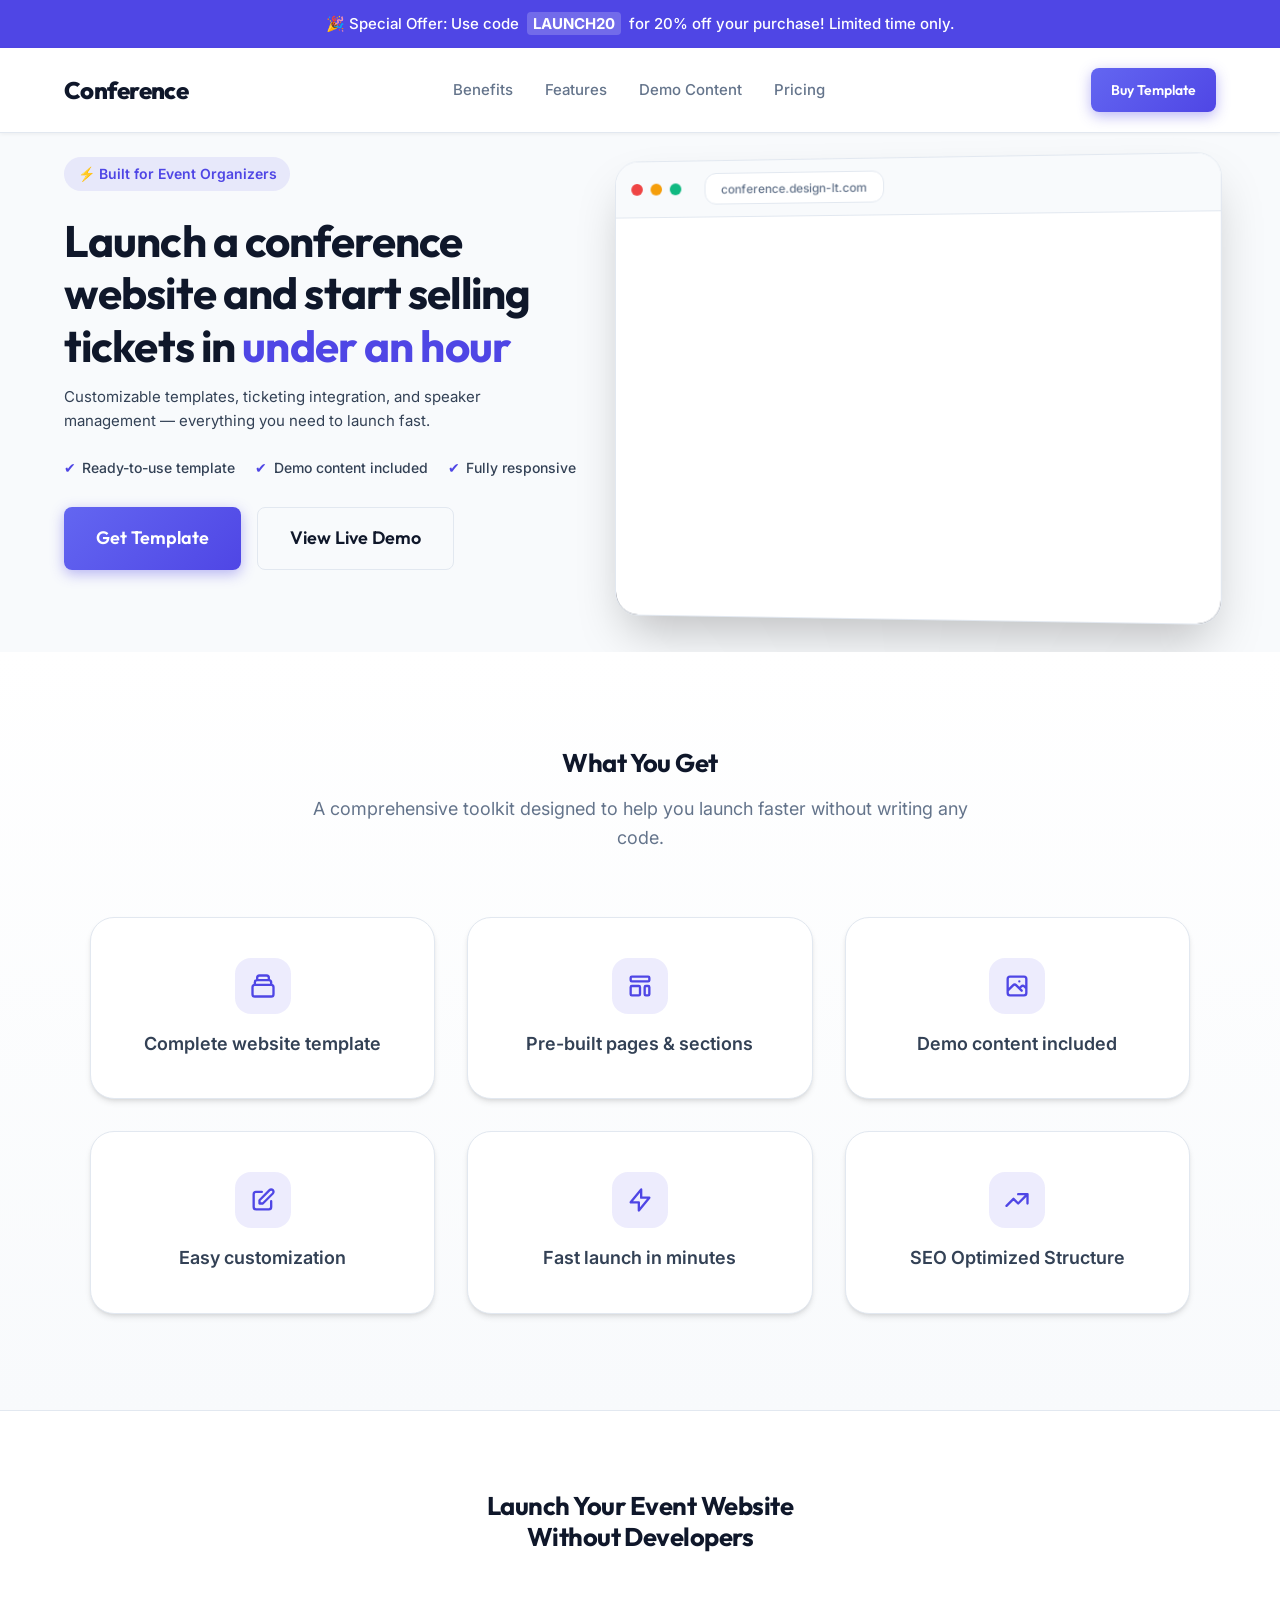
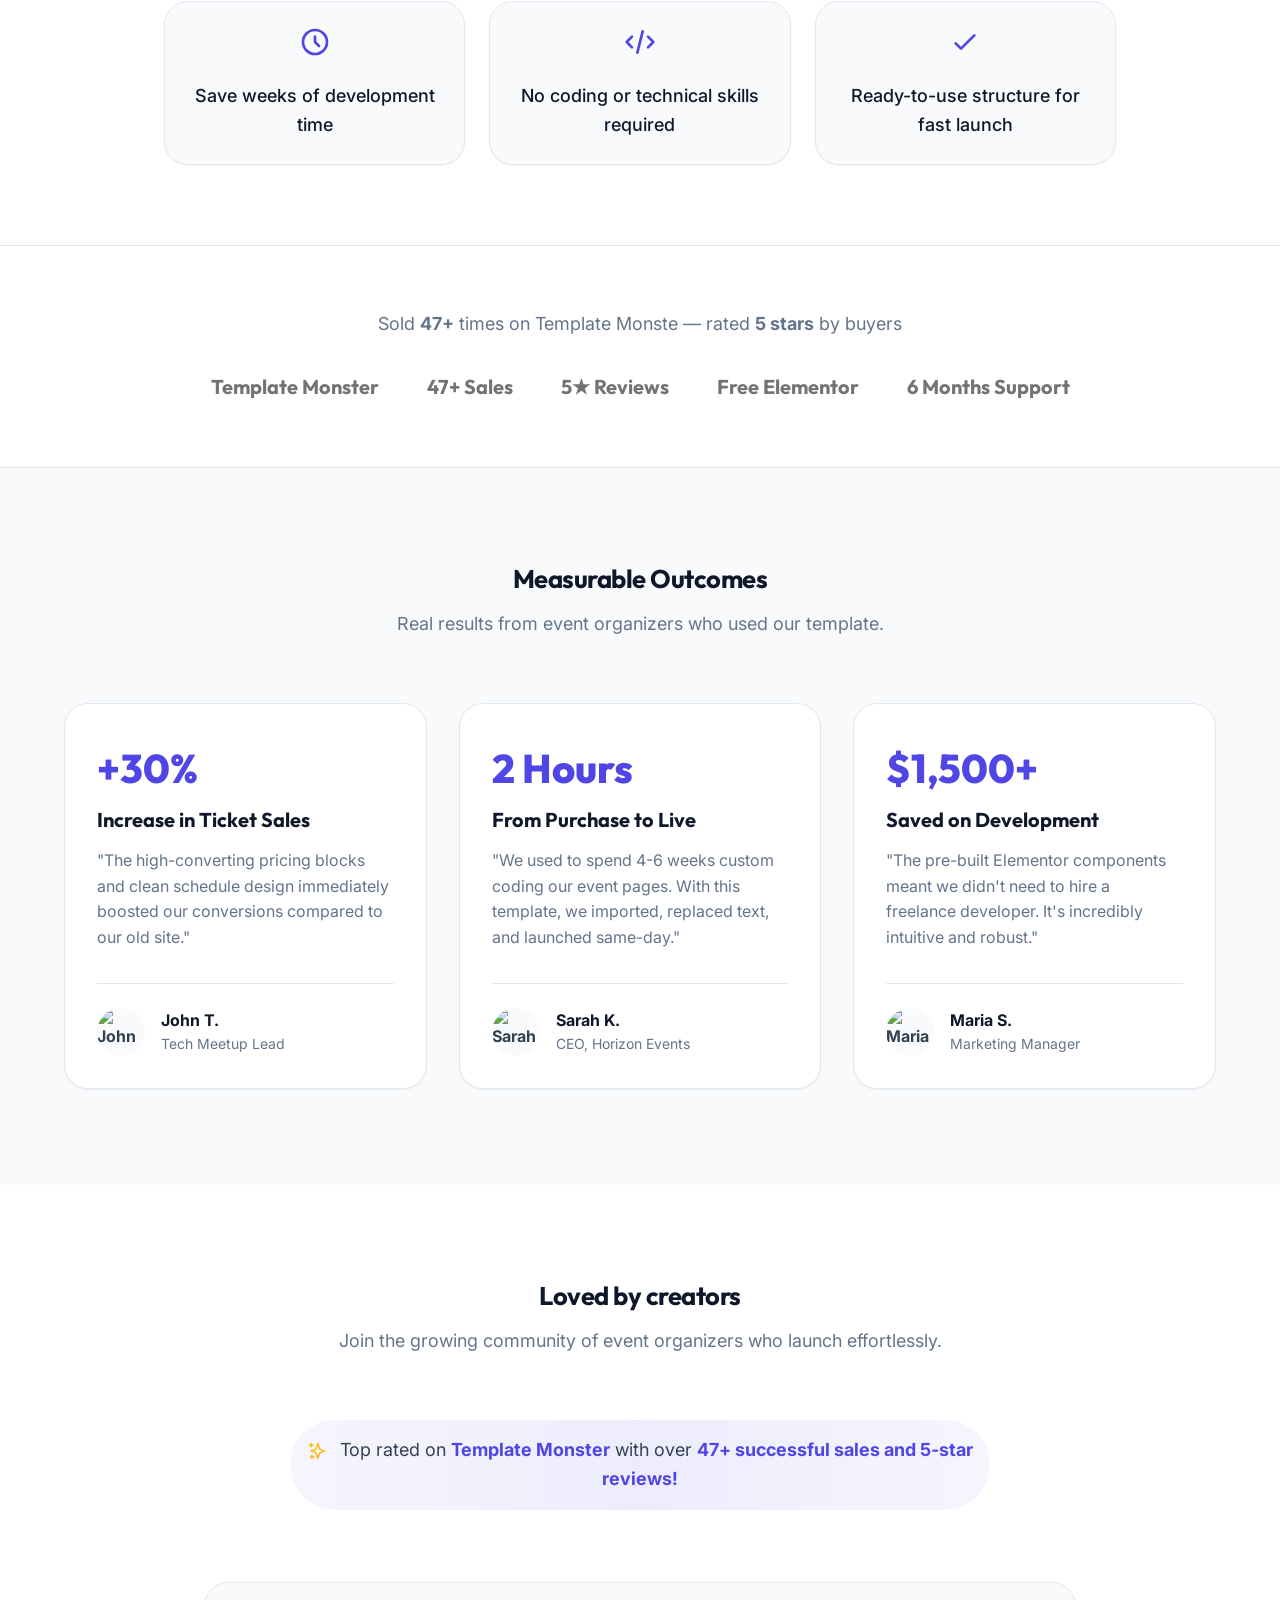
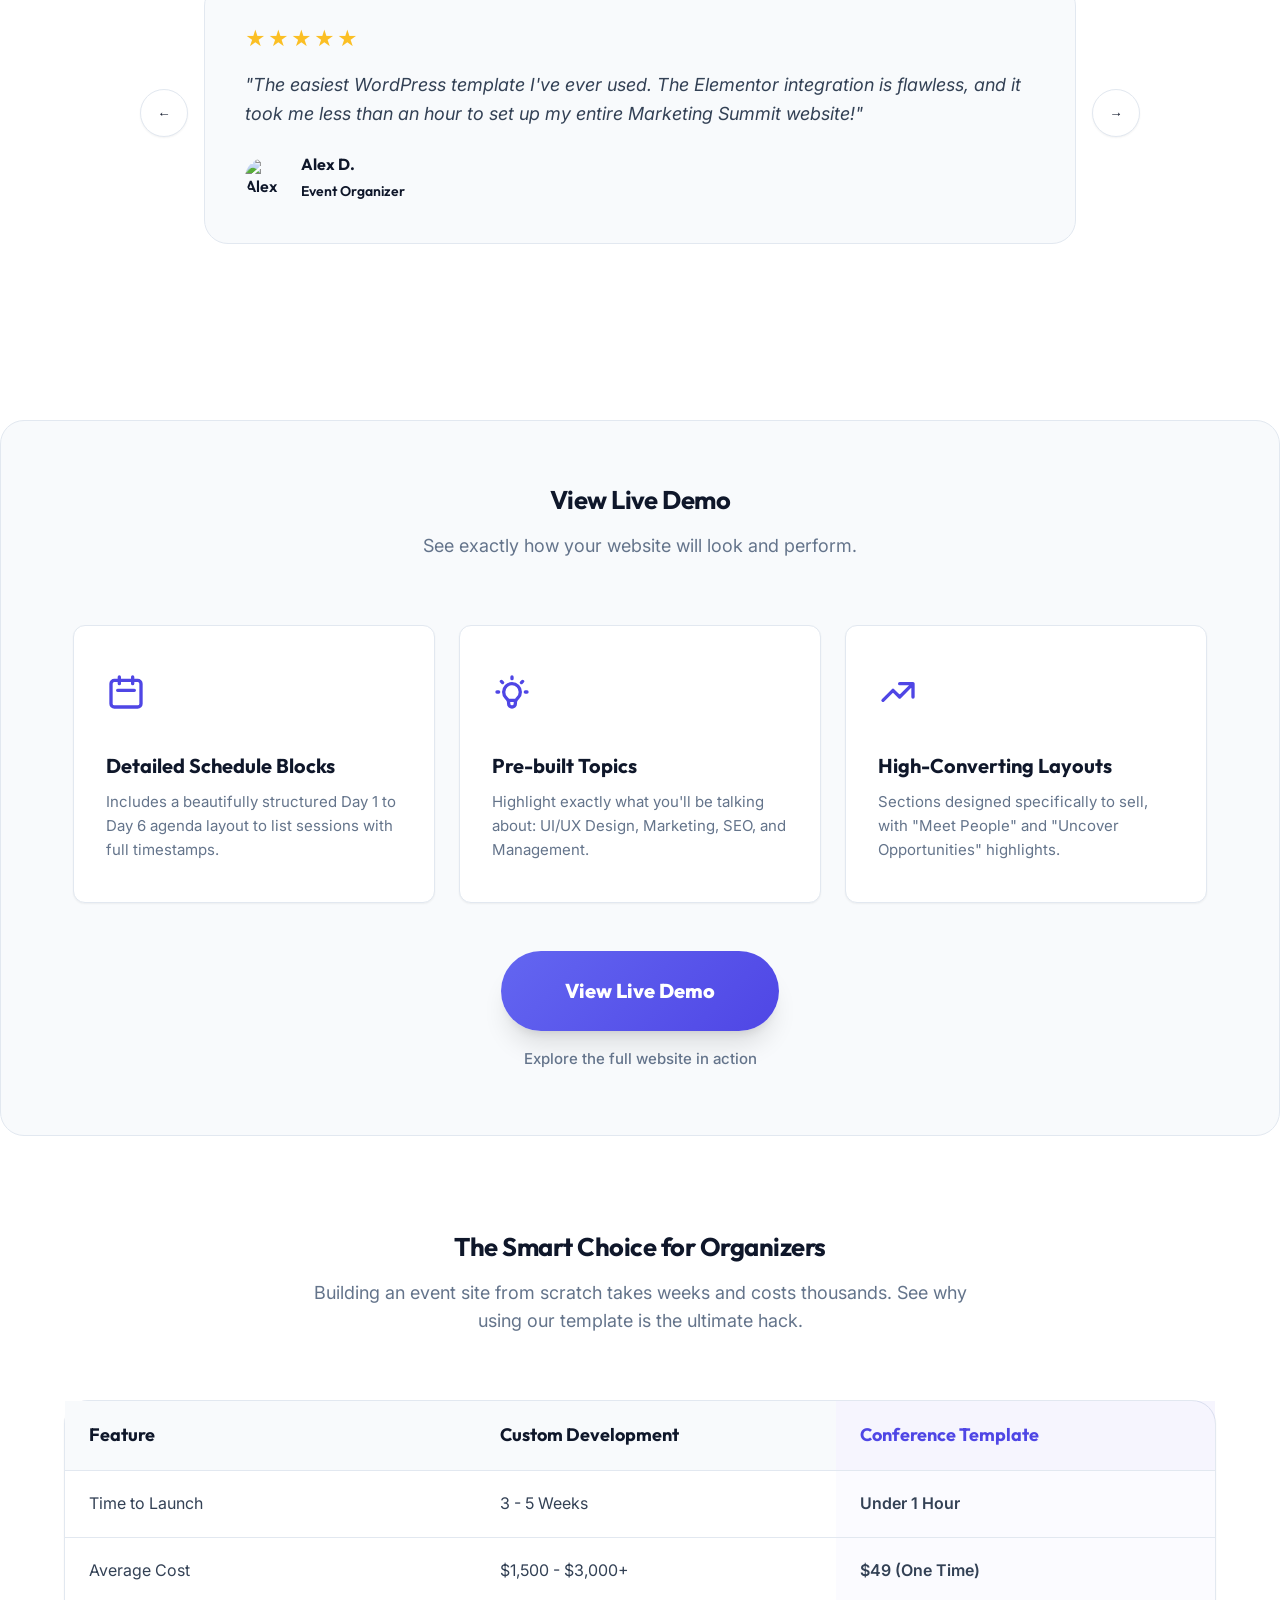
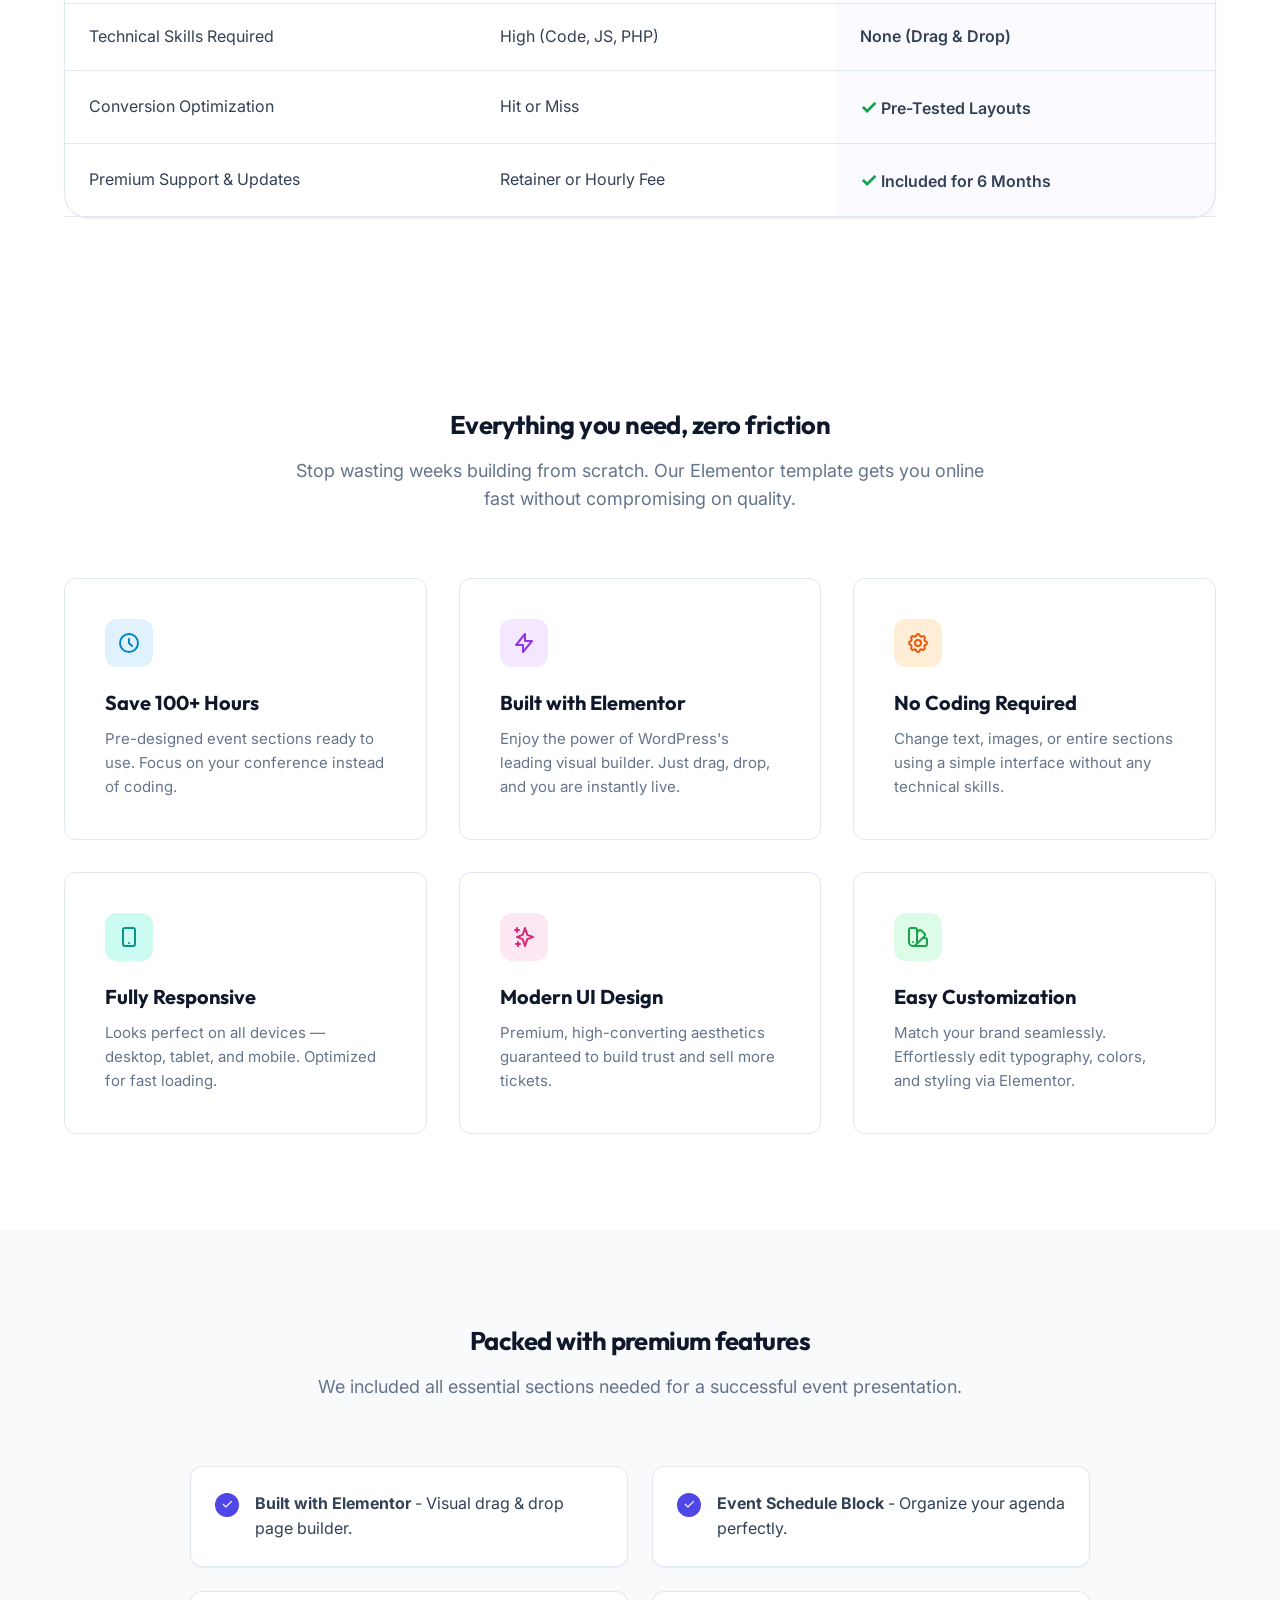
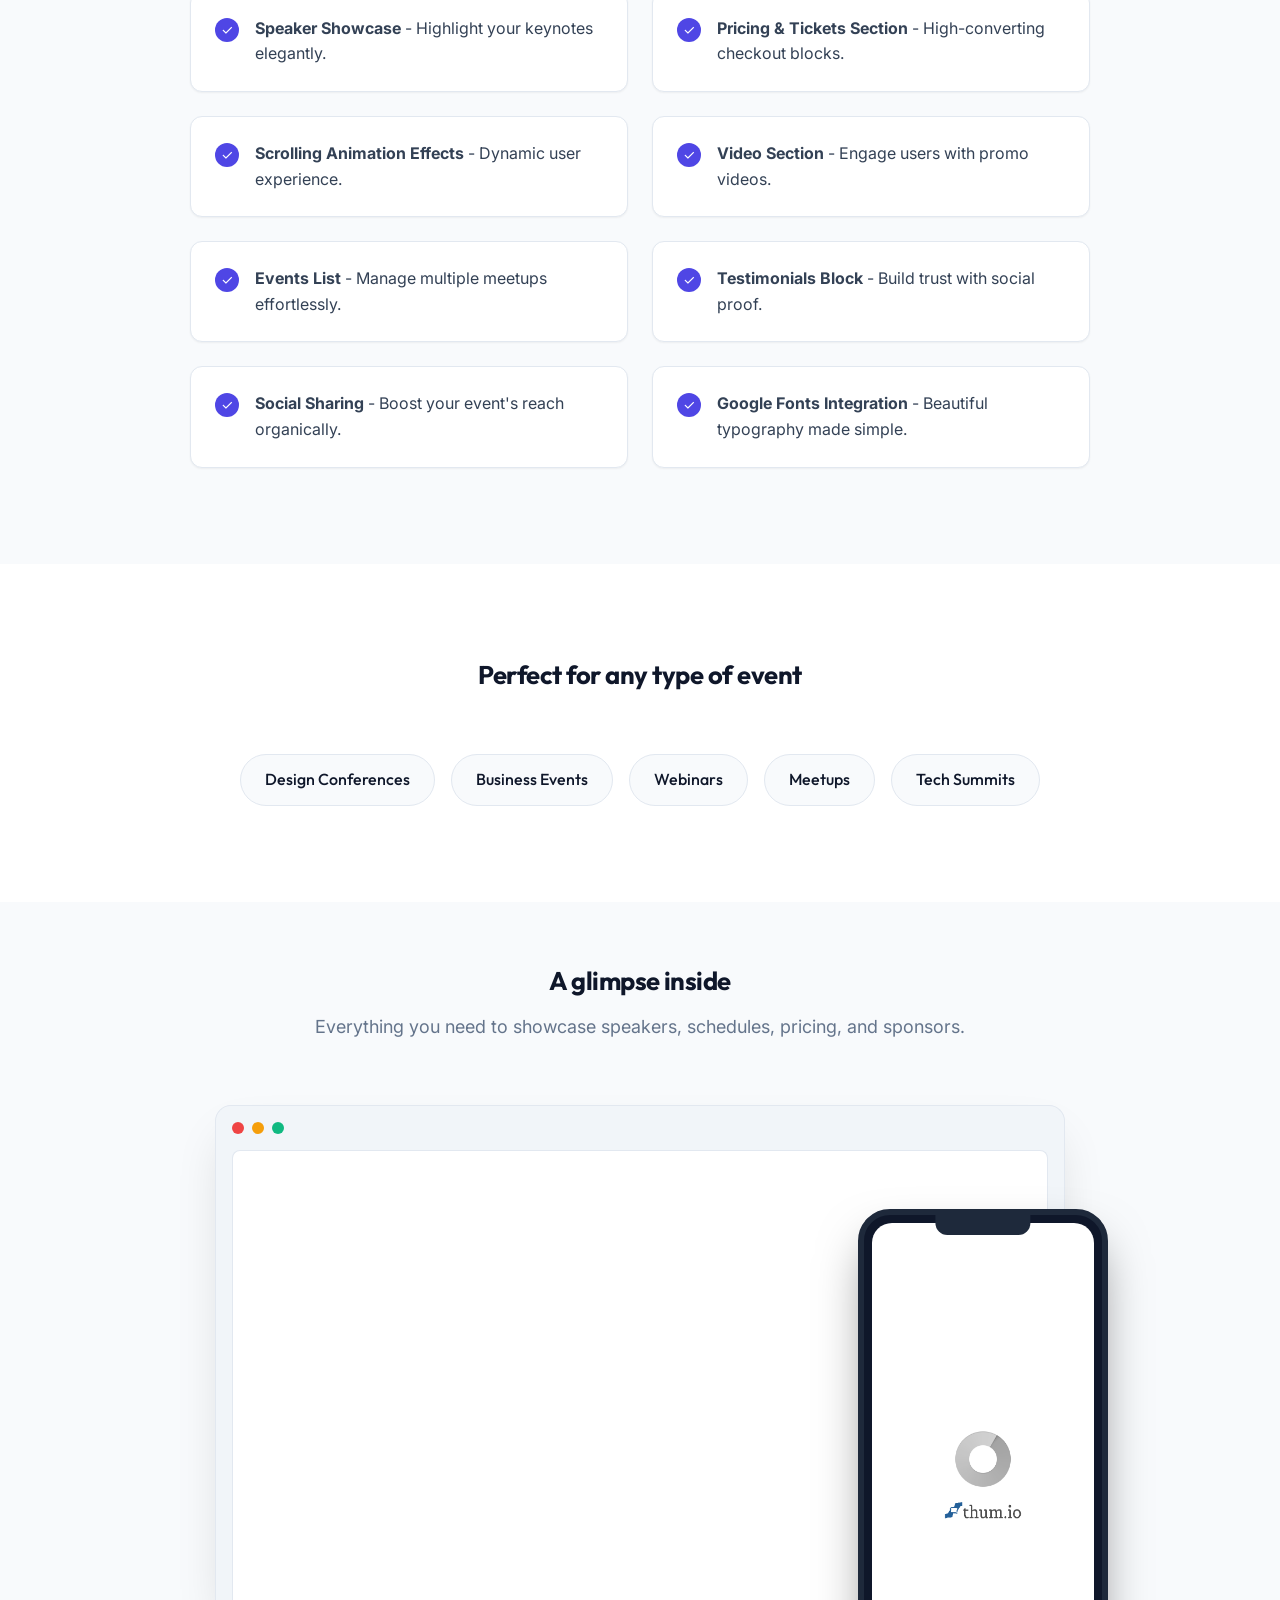
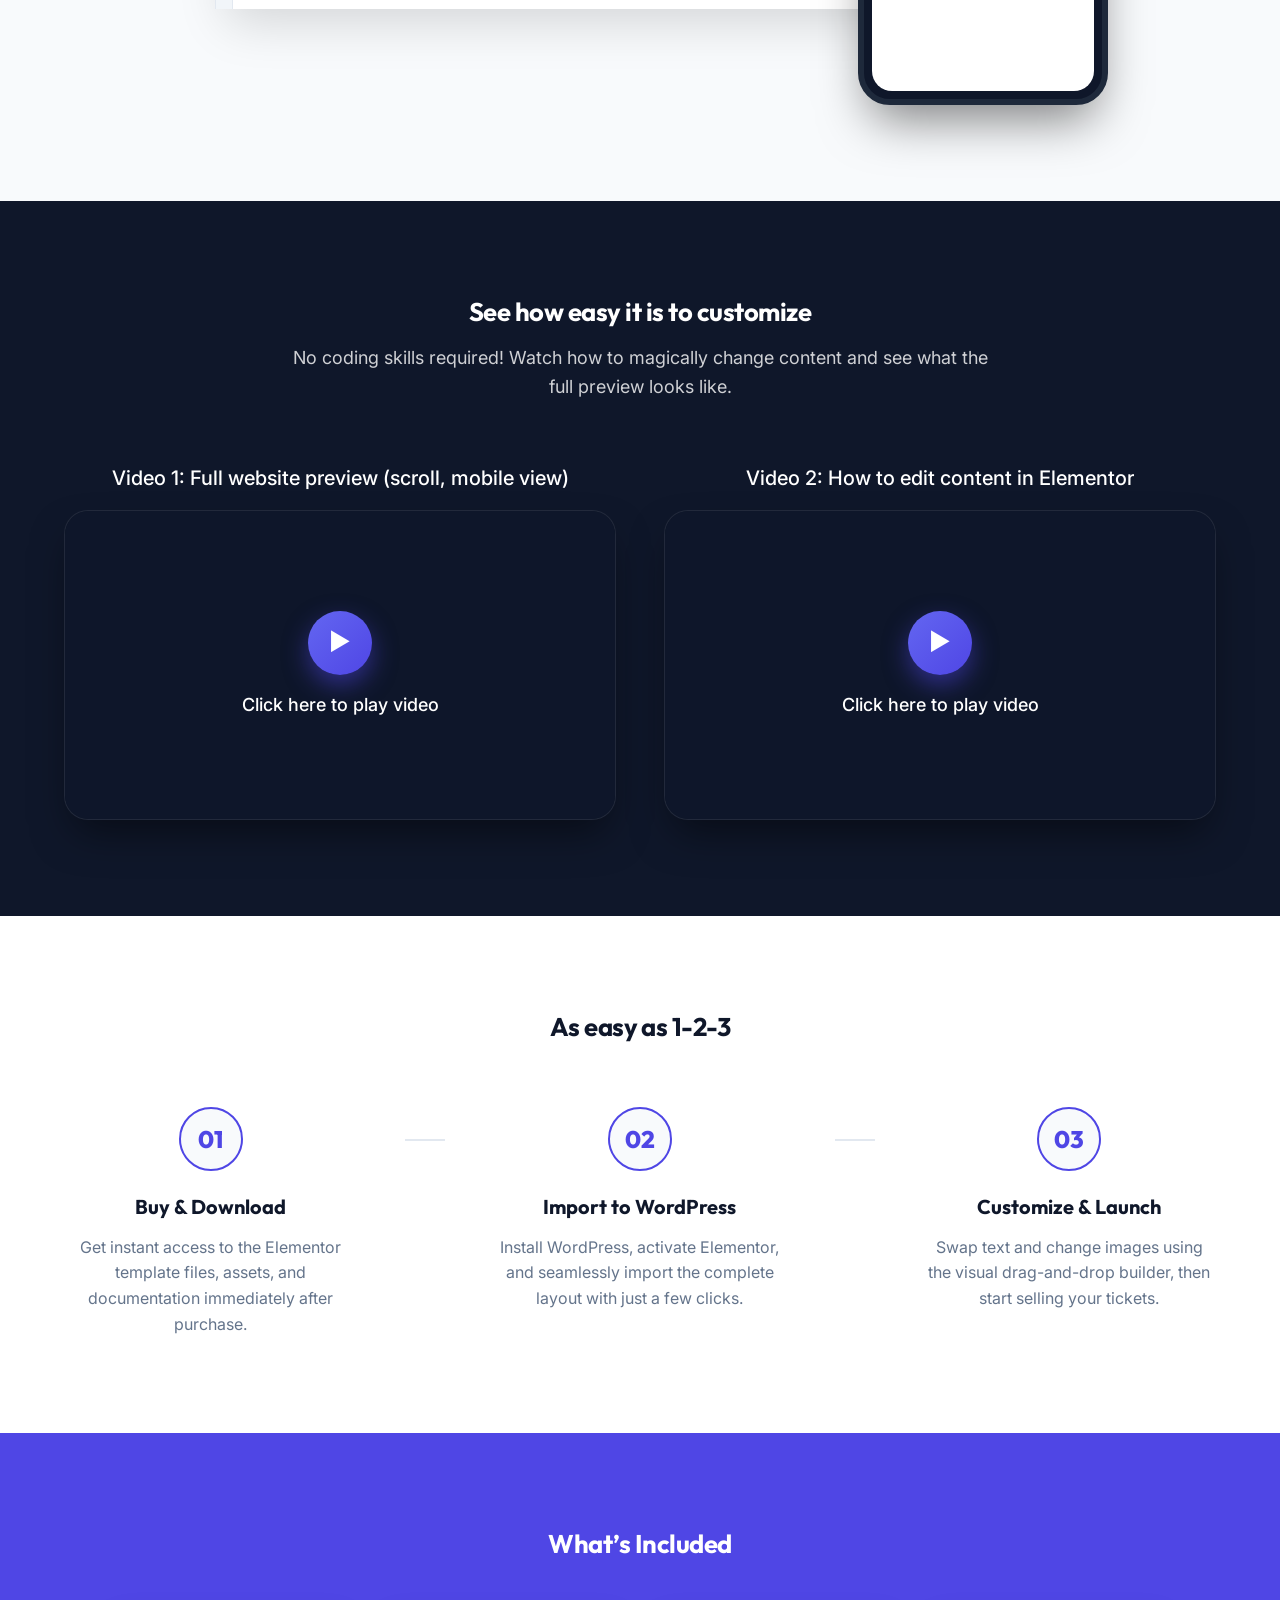
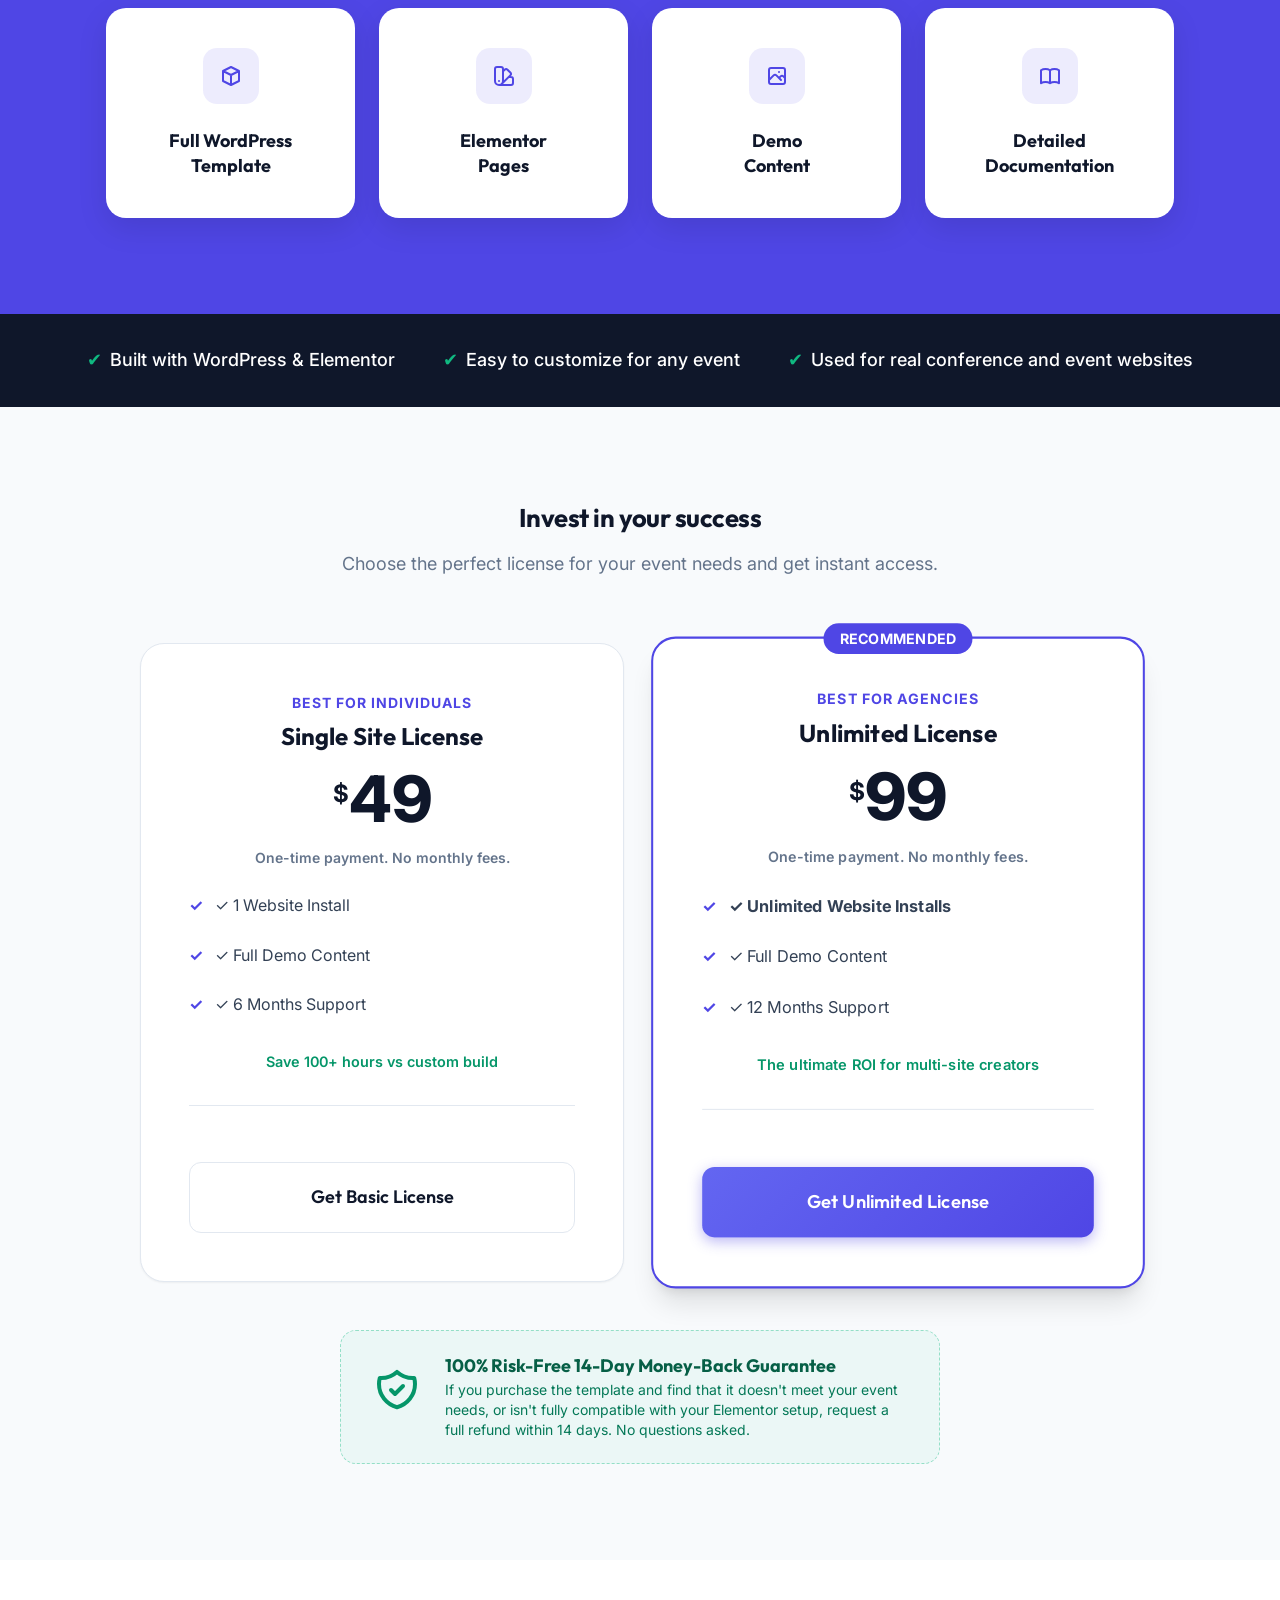
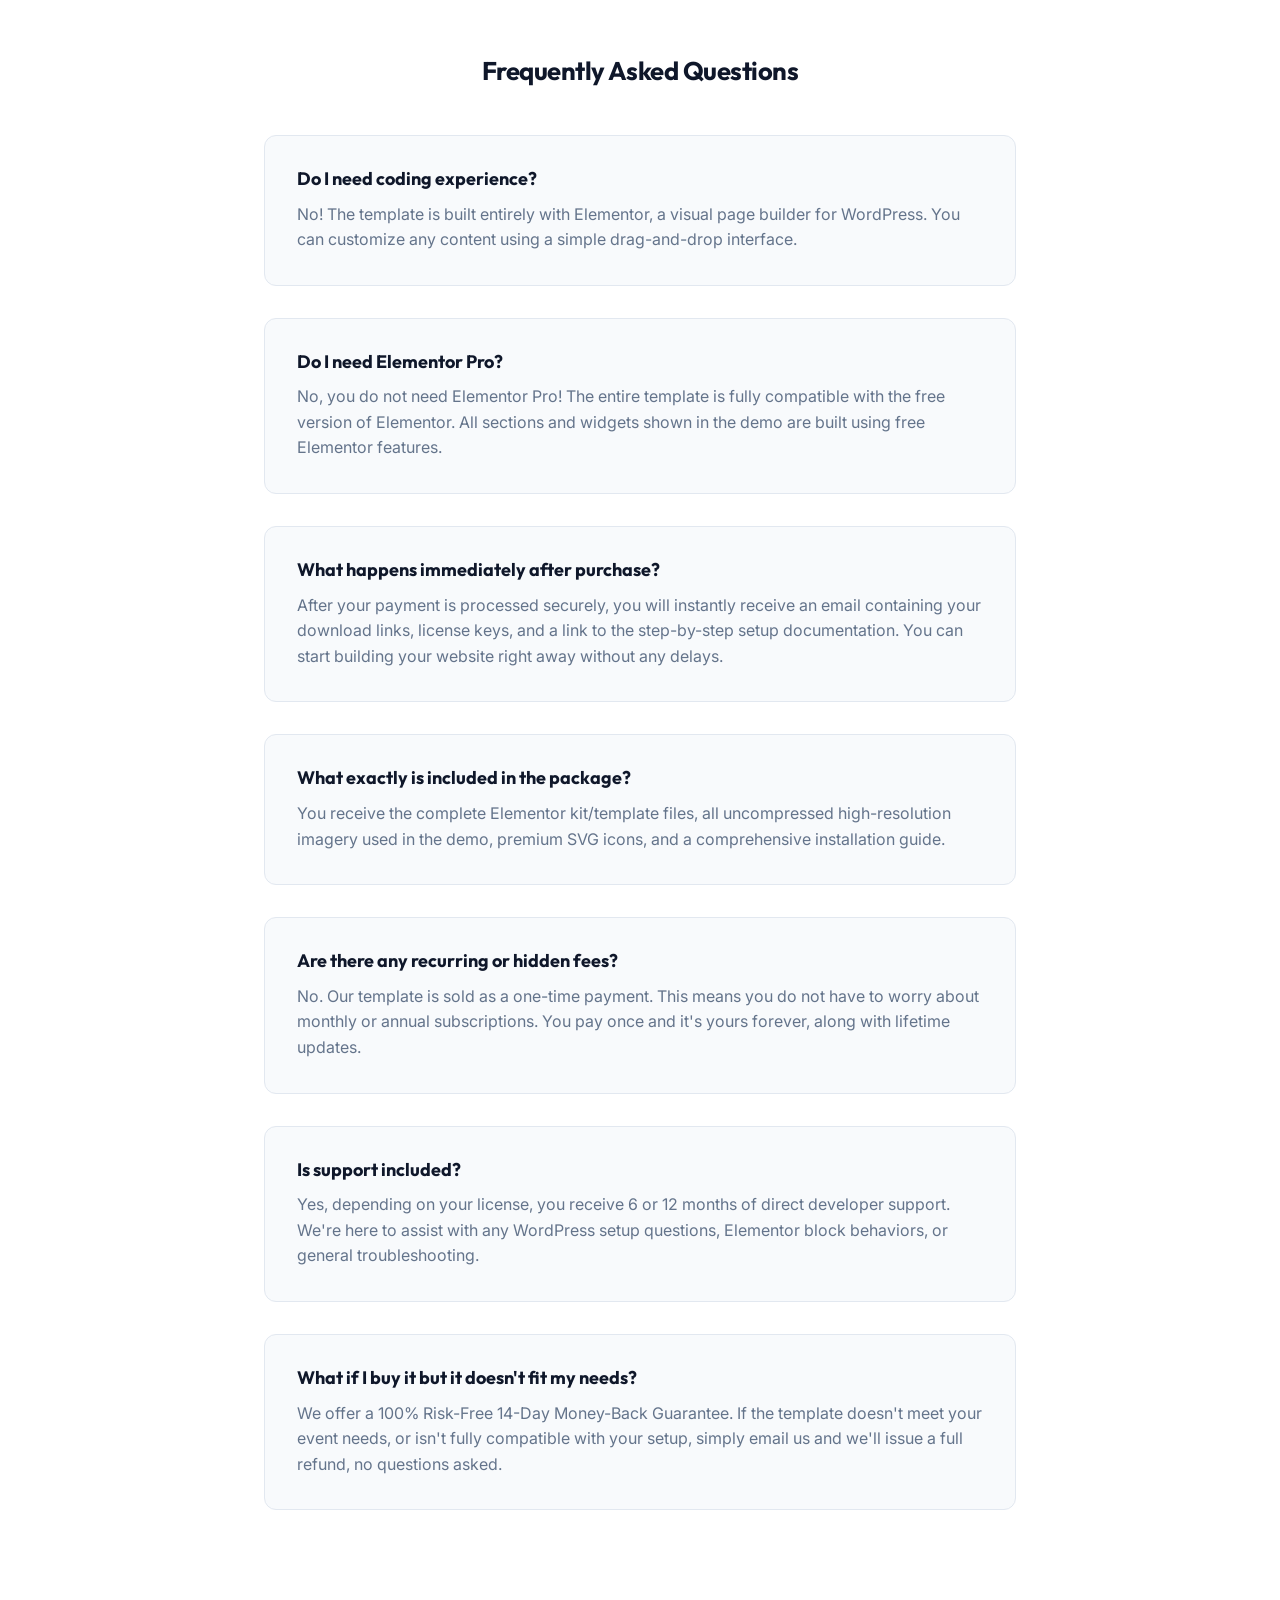
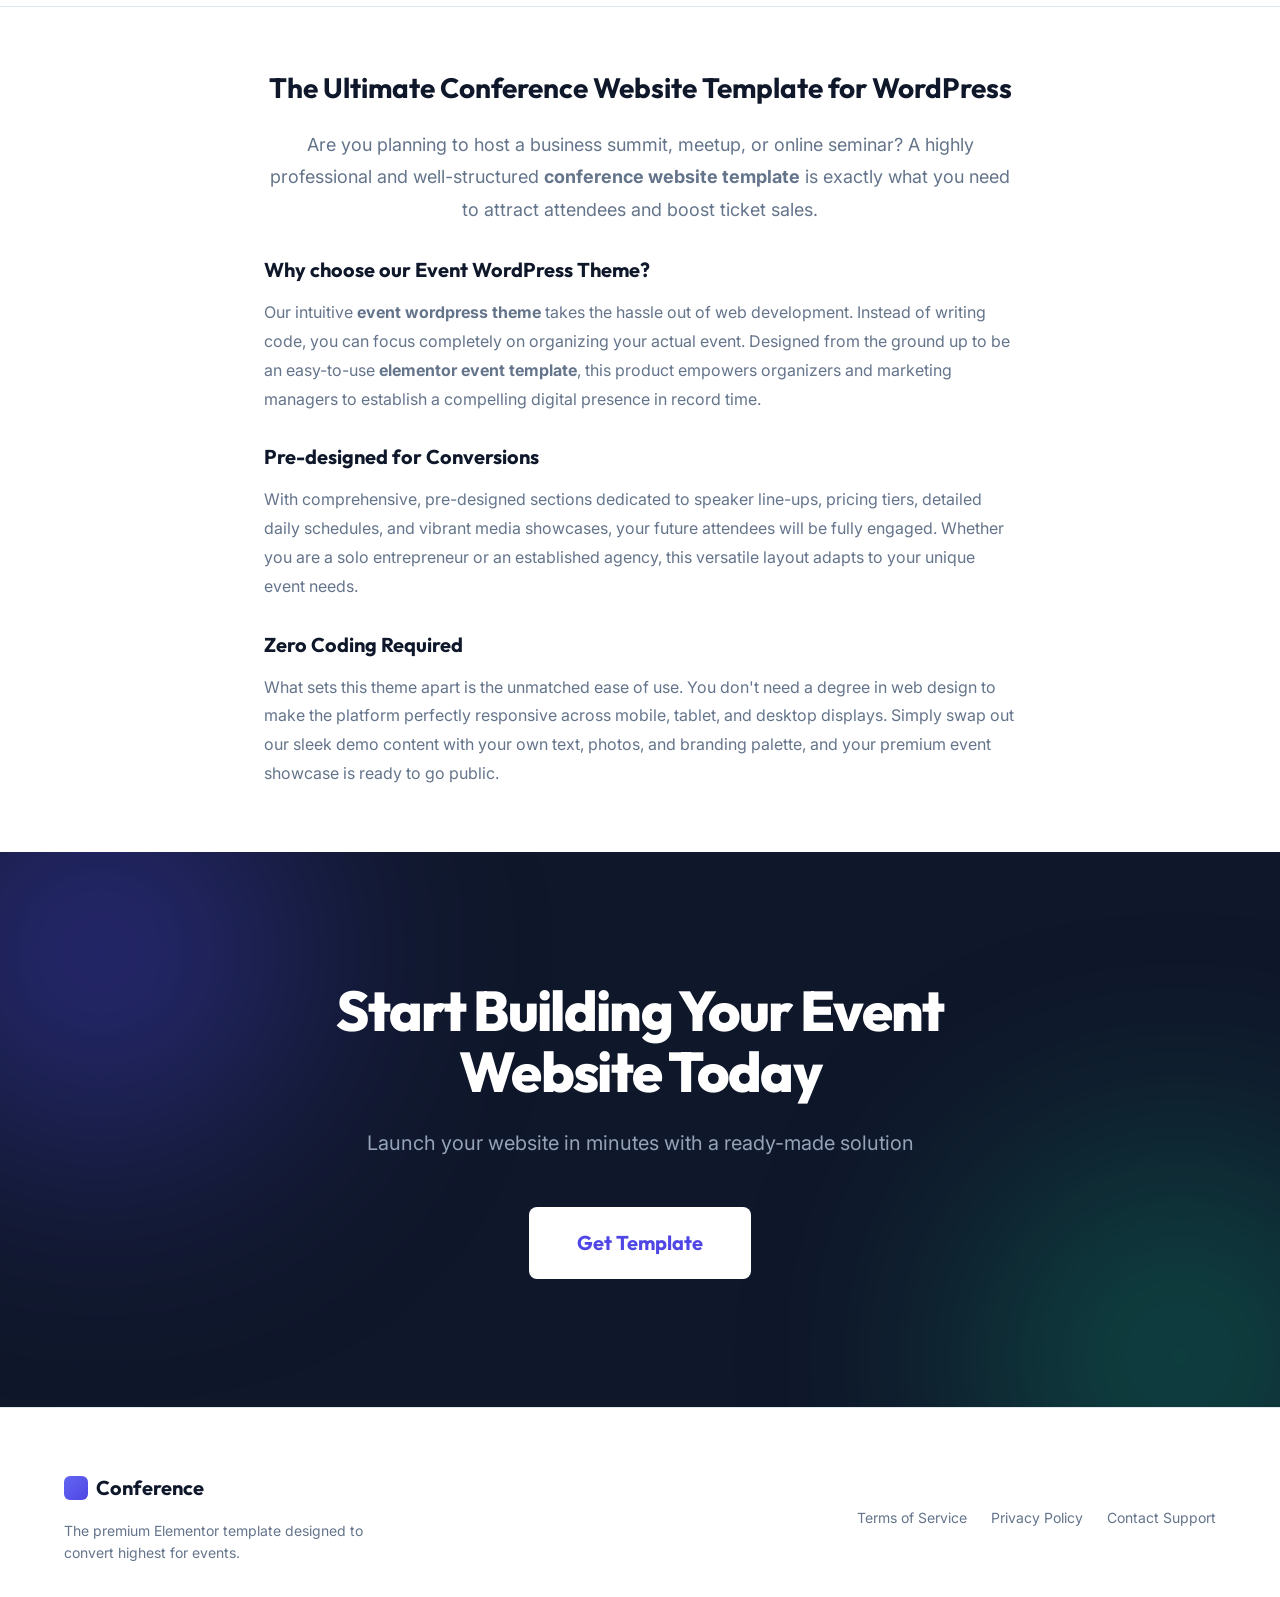
==== index.html @ 3e2d812b "Update index.html" ====
<!DOCTYPE html>
<html lang="en">

<head>
    <meta charset="UTF-8">
    <meta name="viewport" content="width=device-width, initial-scale=1.0">
    <title>Conference – Website Template for WordPress (Elementor)</title>
    <meta name="description"
        content="Conference is a modern, high-converting website template for WordPress (Elementor). Launch professional event websites in minutes without coding.">

    <!-- SEO: JSON-LD Structured Data for Software Application -->
    <script type="application/ld+json">
    {
      "@context": "https://schema.org",
      "@type": "SoftwareApplication",
      "name": "Conference WordPress Theme",
      "operatingSystem": "WordPress",
      "applicationCategory": "WebApplication",
      "offers": {
        "@type": "Offer",
        "price": "49.00",
        "priceCurrency": "USD"
      },
      "description": "A modern Elementor template for conferences, webinars, and events."
    }
    </script>

    <link rel="preconnect" href="https://fonts.googleapis.com">
    <link rel="preconnect" href="https://fonts.gstatic.com" crossorigin>
    <link
        href="https://fonts.googleapis.com/css2?family=Outfit:wght@300;400;500;600;700;800&family=Inter:wght@400;500;600&display=swap"
        rel="stylesheet">
    <link rel="stylesheet" href="style.css">
</head>

<body>

    <!-- ═══════════════════════════════════════════════════════════════════
         BLOCK: PROMO BANNER
         Mobile padding: full-bleed (no side padding) — see CSS .promo-banner
         To change: edit style attribute directly on the .promo-banner div
         ═══════════════════════════════════════════════════════════════════ -->
    <div class="promo-banner"
        style="background: var(--clr-primary); color: white; text-align: center; padding: 0.75rem 1rem; font-weight: 500; font-size: 0.9375rem; position: relative; z-index: 1;">
        🎉 Special Offer: Use code <strong
            style="background: rgba(255,255,255,0.2); padding: 0.1rem 0.4rem; border-radius: 4px; margin: 0 0.25rem;">LAUNCH20</strong>
        for 20% off your purchase! Limited time only.
    </div>

    <!-- ═══════════════════════════════════════════════════════════════════
         BLOCK: HEADER (STICKY NAVIGATION)
         Mobile padding: 1.5rem sides — see CSS .header
         Sticky: yes — stays at top while scrolling
         ═══════════════════════════════════════════════════════════════════ -->
    <header class="header">
        <div class="container header__container">
            <a href="#" class="header__logo">
                <!--<span class="header__logo-icon"></span>-->
                Conference
            </a>

            <button class="header__hamburger" aria-label="Toggle menu" id="mobile-menu-btn">
                <span></span>
                <span></span>
                <span></span>
            </button>

            <nav class="header__nav" id="mobile-nav">
                <a href="#benefits" class="header__link">Benefits</a>
                <a href="#features" class="header__link">Features</a>
                <a href="#demo" class="header__link">Demo Content</a>
                <a href="#pricing" class="header__link">Pricing</a>
                <a href="#pricing" class="btn btn--primary btn--small header__mobile-btn">Buy Template</a>
            </nav>

            <div class="header__actions">
                <a href="#pricing" class="btn btn--primary btn--small">Buy Template</a>
            </div>
        </div>
    </header>

    <!-- ═══════════════════════════════════════════════════════════════════
         BLOCK: 1. HERO SECTION
         Mobile padding: 1.25rem sides — see CSS @media (max-width: 767px) .hero > .container
         To change mobile side padding: edit padding in CSS block "Mobile Hero fixes"
         ═══════════════════════════════════════════════════════════════════ -->
    <section class="hero">
        <div class="container hero__container">
            <div class="hero__content">
                <div class="hero__badge">⚡ Built for Event Organizers</div>
                <h1 class="hero__title">Launch a conference website and start selling tickets in <span>under an hour</span>
                </h1>
                <p class="hero__subtitle">Customizable templates, ticketing integration, and speaker management —
                    everything you need to launch fast.</p>
                <div class="hero__features-horizontal hero__features-horizontal--left">
                    <div><span style="color: var(--clr-primary);">✔</span> Ready-to-use template</div>
                    <div><span style="color: var(--clr-primary);">✔</span> Demo content included</div>
                    <div><span style="color: var(--clr-primary);">✔</span> Fully responsive</div>
                </div>
                <div class="hero__cta-group">
                    <a href="#pricing" class="btn btn--primary btn--large" id="primary-cta">Get Template</a>
                    <a href="https://conference.design-lt.com/" target="_blank" rel="noopener"
                        class="btn btn--secondary btn--large">View Live Demo</a>
                </div>
            </div>
            <div class="hero__visual">
                <div class="hero__visual-bg"></div>
                <div class="hero-preview-card">
                    <div class="hpc-header">
                        <span class="hpc-dot hpc-dot--red"></span>
                        <span class="hpc-dot hpc-dot--yellow"></span>
                        <span class="hpc-dot hpc-dot--green"></span>
                        <div class="hpc-url">conference.design-lt.com</div>
                    </div>
                    <div class="hpc-body">
                        <video src="images/demo_scroll.mp4" poster="images/demo_desktop.png" autoplay loop muted
                            playsinline></video>
                    </div>
                </div>
            </div>
        </div>
    </section>

    <!-- ═══════════════════════════════════════════════════════════════════
         BLOCK: WHAT YOU GET
         Mobile padding: 1.5rem sides (default .container)
         To change: add CSS .what-you-get > .container { padding: 0 Xrem; } in @media block
         ═══════════════════════════════════════════════════════════════════ -->
    <section class="what-you-get"
        style="padding: 6rem 0; background: linear-gradient(180deg, var(--clr-bg) 0%, var(--clr-bg-alt) 100%);">
        <div class="container">
            <div class="section-header">
                <h2 class="section-title">What You Get</h2>
                <p class="section-subtitle">A comprehensive toolkit designed to help you launch faster without writing
                    any code.</p>
            </div>
            <div
                style="display: grid; grid-template-columns: repeat(auto-fit, minmax(280px, 1fr)); gap: 2rem; max-width: 1100px; margin: 0 auto;">
                <div style="background: var(--clr-white); border: 1px solid var(--clr-border); padding: 2.5rem 2rem; border-radius: var(--border-radius-lg); box-shadow: var(--shadow-md); font-weight: 600; display: flex; flex-direction: column; align-items: center; text-align: center; gap: 1rem; transition: var(--transition); cursor: default;"
                    onmouseover="this.style.transform='translateY(-5px)'; this.style.boxShadow='var(--shadow-xl)';"
                    onmouseout="this.style.transform='none'; this.style.boxShadow='var(--shadow-md)';">
                    <div
                        style="width: 56px; height: 56px; background: rgba(79, 70, 229, 0.1); color: var(--clr-primary); border-radius: 16px; display: flex; align-items: center; justify-content: center;">
                        <svg width="28" height="28" fill="none" stroke="currentColor" stroke-width="2"
                            viewBox="0 0 24 24">
                            <path stroke-linecap="round" stroke-linejoin="round"
                                d="M19 11H5m14 0a2 2 0 012 2v6a2 2 0 01-2 2H5a2 2 0 01-2-2v-6a2 2 0 012-2m14 0V9a2 2 0 00-2-2M5 11V9a2 2 0 012-2m0 0V5a2 2 0 012-2h6a2 2 0 012 2v2M7 7h10">
                            </path>
                        </svg>
                    </div>
                    <span style="font-size: 1.125rem;">Complete website template</span>
                </div>
                <div style="background: var(--clr-white); border: 1px solid var(--clr-border); padding: 2.5rem 2rem; border-radius: var(--border-radius-lg); box-shadow: var(--shadow-md); font-weight: 600; display: flex; flex-direction: column; align-items: center; text-align: center; gap: 1rem; transition: var(--transition); cursor: default;"
                    onmouseover="this.style.transform='translateY(-5px)'; this.style.boxShadow='var(--shadow-xl)';"
                    onmouseout="this.style.transform='none'; this.style.boxShadow='var(--shadow-md)';">
                    <div
                        style="width: 56px; height: 56px; background: rgba(79, 70, 229, 0.1); color: var(--clr-primary); border-radius: 16px; display: flex; align-items: center; justify-content: center;">
                        <svg width="28" height="28" fill="none" stroke="currentColor" stroke-width="2"
                            viewBox="0 0 24 24">
                            <path stroke-linecap="round" stroke-linejoin="round"
                                d="M4 5a1 1 0 011-1h14a1 1 0 011 1v2a1 1 0 01-1 1H5a1 1 0 01-1-1V5zM4 13a1 1 0 011-1h6a1 1 0 011 1v6a1 1 0 01-1 1H5a1 1 0 01-1-1v-6zM16 13a1 1 0 011-1h2a1 1 0 011 1v6a1 1 0 01-1 1h-2a1 1 0 01-1-1v-6z">
                            </path>
                        </svg>
                    </div>
                    <span style="font-size: 1.125rem;">Pre-built pages & sections</span>
                </div>
                <div style="background: var(--clr-white); border: 1px solid var(--clr-border); padding: 2.5rem 2rem; border-radius: var(--border-radius-lg); box-shadow: var(--shadow-md); font-weight: 600; display: flex; flex-direction: column; align-items: center; text-align: center; gap: 1rem; transition: var(--transition); cursor: default;"
                    onmouseover="this.style.transform='translateY(-5px)'; this.style.boxShadow='var(--shadow-xl)';"
                    onmouseout="this.style.transform='none'; this.style.boxShadow='var(--shadow-md)';">
                    <div
                        style="width: 56px; height: 56px; background: rgba(79, 70, 229, 0.1); color: var(--clr-primary); border-radius: 16px; display: flex; align-items: center; justify-content: center;">
                        <svg width="28" height="28" fill="none" stroke="currentColor" stroke-width="2"
                            viewBox="0 0 24 24">
                            <path stroke-linecap="round" stroke-linejoin="round"
                                d="M4 16l4.586-4.586a2 2 0 012.828 0L16 16m-2-2l1.586-1.586a2 2 0 012.828 0L20 14m-6-6h.01M6 20h12a2 2 0 002-2V6a2 2 0 00-2-2H6a2 2 0 00-2 2v12a2 2 0 002 2z">
                            </path>
                        </svg>
                    </div>
                    <span style="font-size: 1.125rem;">Demo content included</span>
                </div>
                <div style="background: var(--clr-white); border: 1px solid var(--clr-border); padding: 2.5rem 2rem; border-radius: var(--border-radius-lg); box-shadow: var(--shadow-md); font-weight: 600; display: flex; flex-direction: column; align-items: center; text-align: center; gap: 1rem; transition: var(--transition); cursor: default;"
                    onmouseover="this.style.transform='translateY(-5px)'; this.style.boxShadow='var(--shadow-xl)';"
                    onmouseout="this.style.transform='none'; this.style.boxShadow='var(--shadow-md)';">
                    <div
                        style="width: 56px; height: 56px; background: rgba(79, 70, 229, 0.1); color: var(--clr-primary); border-radius: 16px; display: flex; align-items: center; justify-content: center;">
                        <svg width="28" height="28" fill="none" stroke="currentColor" stroke-width="2"
                            viewBox="0 0 24 24">
                            <path stroke-linecap="round" stroke-linejoin="round"
                                d="M11 5H6a2 2 0 00-2 2v11a2 2 0 002 2h11a2 2 0 002-2v-5m-1.414-9.414a2 2 0 112.828 2.828L11.828 15H9v-2.828l8.586-8.586z">
                            </path>
                        </svg>
                    </div>
                    <span style="font-size: 1.125rem;">Easy customization</span>
                </div>
                <div style="background: var(--clr-white); border: 1px solid var(--clr-border); padding: 2.5rem 2rem; border-radius: var(--border-radius-lg); box-shadow: var(--shadow-md); font-weight: 600; display: flex; flex-direction: column; align-items: center; text-align: center; gap: 1rem; transition: var(--transition); cursor: default;"
                    onmouseover="this.style.transform='translateY(-5px)'; this.style.boxShadow='var(--shadow-xl)';"
                    onmouseout="this.style.transform='none'; this.style.boxShadow='var(--shadow-md)';">
                    <div
                        style="width: 56px; height: 56px; background: rgba(79, 70, 229, 0.1); color: var(--clr-primary); border-radius: 16px; display: flex; align-items: center; justify-content: center;">
                        <svg width="28" height="28" fill="none" stroke="currentColor" stroke-width="2"
                            viewBox="0 0 24 24">
                            <path stroke-linecap="round" stroke-linejoin="round" d="M13 10V3L4 14h7v7l9-11h-7z"></path>
                        </svg>
                    </div>
                    <span style="font-size: 1.125rem;">Fast launch in minutes</span>
                </div>
                <div style="background: var(--clr-white); border: 1px solid var(--clr-border); padding: 2.5rem 2rem; border-radius: var(--border-radius-lg); box-shadow: var(--shadow-md); font-weight: 600; display: flex; flex-direction: column; align-items: center; text-align: center; gap: 1rem; transition: var(--transition); cursor: default;"
                    onmouseover="this.style.transform='translateY(-5px)'; this.style.boxShadow='var(--shadow-xl)';"
                    onmouseout="this.style.transform='none'; this.style.boxShadow='var(--shadow-md)';">
                    <div
                        style="width: 56px; height: 56px; background: rgba(79, 70, 229, 0.1); color: var(--clr-primary); border-radius: 16px; display: flex; align-items: center; justify-content: center;">
                        <svg width="28" height="28" fill="none" stroke="currentColor" stroke-width="2"
                            viewBox="0 0 24 24">
                            <path stroke-linecap="round" stroke-linejoin="round" d="M13 7h8m0 0v8m0-8l-8 8-4-4-6 6">
                            </path>
                        </svg>
                    </div>
                    <span style="font-size: 1.125rem;">SEO Optimized Structure</span>
                </div>
            </div>
        </div>
    </section>

    <!-- ═══════════════════════════════════════════════════════════════════
         BLOCK: RESULT-DRIVEN / LAUNCH WITHOUT DEVELOPERS
         Mobile padding: 1.5rem sides (default .container)
         To change: add CSS .result-driven > .container { padding: 0 Xrem; } in @media block
         ═══════════════════════════════════════════════════════════════════ -->
    <section class="result-driven"
        style="padding: 5rem 0; background-color: var(--clr-bg); border-top: 1px solid var(--clr-border); border-bottom: 1px solid var(--clr-border);">
        <div class="container text-center" style="max-width: 1000px; text-align: center;">
            <h2 class="section-title" style="margin-bottom: 3rem;">Launch Your Event Website<br>Without Developers</h2>
            <div
                style="display: grid; grid-template-columns: repeat(auto-fit, minmax(280px, 1fr)); gap: 1.5rem; font-size: 1.125rem; font-weight: 500; color: var(--clr-heading); margin: 0 auto;">
                <div
                    style="background: var(--clr-bg-alt); border: 1px solid var(--clr-border); padding: 1.5rem; border-radius: var(--border-radius-lg); display: flex; flex-direction: column; align-items: center; justify-content: center; text-align: center; gap: 1rem; box-shadow: var(--shadow-sm);">
                    <div style="color: var(--clr-primary);"><svg width="32" height="32" fill="none"
                            stroke="currentColor" stroke-width="2" viewBox="0 0 24 24">
                            <path stroke-linecap="round" stroke-linejoin="round"
                                d="M12 8v4l3 3m6-3a9 9 0 11-18 0 9 9 0 0118 0z"></path>
                        </svg></div>
                    Save weeks of development time
                </div>
                <div
                    style="background: var(--clr-bg-alt); border: 1px solid var(--clr-border); padding: 1.5rem; border-radius: var(--border-radius-lg); display: flex; flex-direction: column; align-items: center; justify-content: center; text-align: center; gap: 1rem; box-shadow: var(--shadow-sm);">
                    <div style="color: var(--clr-primary);"><svg width="32" height="32" fill="none"
                            stroke="currentColor" stroke-width="2" viewBox="0 0 24 24">
                            <path stroke-linecap="round" stroke-linejoin="round"
                                d="M10 20l4-16m4 4l4 4-4 4M6 16l-4-4 4-4"></path>
                        </svg></div>
                    No coding or technical skills required
                </div>
                <div
                    style="background: var(--clr-bg-alt); border: 1px solid var(--clr-border); padding: 1.5rem; border-radius: var(--border-radius-lg); display: flex; flex-direction: column; align-items: center; justify-content: center; text-align: center; gap: 1rem; box-shadow: var(--shadow-sm);">
                    <div style="color: var(--clr-primary);"><svg width="32" height="32" fill="none"
                            stroke="currentColor" stroke-width="2" viewBox="0 0 24 24">
                            <path stroke-linecap="round" stroke-linejoin="round" d="M5 13l4 4L19 7"></path>
                        </svg></div>
                    Ready-to-use structure for fast launch
                </div>
            </div>
        </div>
    </section>

    <!-- ═══════════════════════════════════════════════════════════════════
         BLOCK: 2. SOCIAL PROOF / TRUST LOGOS
         Mobile padding: 1.5rem sides (default .container)
         To change: add CSS .social-proof > .container { padding: 0 Xrem; } in @media block
         ═══════════════════════════════════════════════════════════════════ -->
    <section class="social-proof">
        <div class="container">
            <p class="social-proof__text" style="font-size: 1.125rem;">Sold <strong>47+</strong> times on Template Monste —
                rated <strong>5 stars</strong> by buyers</p>
            <div class="social-proof__logos">
                <div class="social-proof__logo">Template Monster</div>
                <div class="social-proof__logo">47+ Sales</div>
                <div class="social-proof__logo">5★ Reviews</div>
                <div class="social-proof__logo">Free Elementor</div>
                <div class="social-proof__logo">6 Months Support</div>
            </div>
        </div>
    </section>

    <!-- ═══════════════════════════════════════════════════════════════════
         BLOCK: CASE STUDIES / MEASURABLE OUTCOMES
         Mobile padding: 1.5rem sides (default .container)
         To change: add CSS .case-studies > .container { padding: 0 Xrem; } in @media block
         ═══════════════════════════════════════════════════════════════════ -->
    <section class="case-studies" style="padding: 6rem 0; background-color: var(--clr-bg-alt);">
        <div class="container">
            <div class="section-header">
                <h2 class="section-title">Measurable Outcomes</h2>
                <p class="section-subtitle">Real results from event organizers who used our template.</p>
            </div>
            <div style="display: grid; grid-template-columns: repeat(auto-fit, minmax(300px, 1fr)); gap: 2rem;">
                <!-- Case Study 1 -->
                <div
                    style="background: var(--clr-white); border: 1px solid var(--clr-border); border-radius: var(--border-radius-lg); padding: 2rem; box-shadow: var(--shadow-sm);">
                    <div
                        style="font-size: 2.5rem; font-weight: 800; color: var(--clr-primary); font-family: var(--font-heading); margin-bottom: 0.5rem;">
                        +30%</div>
                    <h3 style="font-size: 1.25rem; margin-bottom: 1rem;">Increase in Ticket Sales</h3>
                    <p style="color: var(--clr-muted); margin-bottom: 2rem;">"The high-converting pricing blocks and
                        clean schedule design immediately boosted our conversions compared to our old site."</p>
                    <div
                        style="display: flex; align-items: center; gap: 1rem; border-top: 1px solid var(--clr-border); padding-top: 1.5rem;">
                        <div
                            style="width: 48px; height: 48px; border-radius: 50%; background: var(--clr-bg-alt); display: flex; align-items: center; justify-content: center; font-weight: bold; overflow: hidden;">
                            <img src="https://randomuser.me/api/portraits/men/32.jpg" alt="John T" loading="lazy"
                                width="48" height="48" style="object-fit: cover;">
                        </div>
                        <div>
                            <div style="font-weight: 700; color: var(--clr-heading);">John T.</div>
                            <div style="font-size: 0.875rem; color: var(--clr-muted);">Tech Meetup Lead</div>
                        </div>
                    </div>
                </div>
                <!-- Case Study 2 -->
                <div
                    style="background: var(--clr-white); border: 1px solid var(--clr-border); border-radius: var(--border-radius-lg); padding: 2rem; box-shadow: var(--shadow-sm);">
                    <div
                        style="font-size: 2.5rem; font-weight: 800; color: var(--clr-primary); font-family: var(--font-heading); margin-bottom: 0.5rem;">
                        2 Hours</div>
                    <h3 style="font-size: 1.25rem; margin-bottom: 1rem;">From Purchase to Live</h3>
                    <p style="color: var(--clr-muted); margin-bottom: 2rem;">"We used to spend 4-6 weeks custom coding
                        our event pages. With this template, we imported, replaced text, and launched same-day."</p>
                    <div
                        style="display: flex; align-items: center; gap: 1rem; border-top: 1px solid var(--clr-border); padding-top: 1.5rem;">
                        <div
                            style="width: 48px; height: 48px; border-radius: 50%; background: var(--clr-bg-alt); display: flex; align-items: center; justify-content: center; font-weight: bold; overflow: hidden;">
                            <img src="https://randomuser.me/api/portraits/women/44.jpg" alt="Sarah K" loading="lazy"
                                width="48" height="48" style="object-fit: cover;">
                        </div>
                        <div>
                            <div style="font-weight: 700; color: var(--clr-heading);">Sarah K.</div>
                            <div style="font-size: 0.875rem; color: var(--clr-muted);">CEO, Horizon Events</div>
                        </div>
                    </div>
                </div>
                <!-- Case Study 3 -->
                <div
                    style="background: var(--clr-white); border: 1px solid var(--clr-border); border-radius: var(--border-radius-lg); padding: 2rem; box-shadow: var(--shadow-sm);">
                    <div
                        style="font-size: 2.5rem; font-weight: 800; color: var(--clr-primary); font-family: var(--font-heading); margin-bottom: 0.5rem;">
                        $1,500+</div>
                    <h3 style="font-size: 1.25rem; margin-bottom: 1rem;">Saved on Development</h3>
                    <p style="color: var(--clr-muted); margin-bottom: 2rem;">"The pre-built Elementor components meant
                        we didn't need to hire a freelance developer. It's incredibly intuitive and robust."</p>
                    <div
                        style="display: flex; align-items: center; gap: 1rem; border-top: 1px solid var(--clr-border); padding-top: 1.5rem;">
                        <div
                            style="width: 48px; height: 48px; border-radius: 50%; background: var(--clr-bg-alt); display: flex; align-items: center; justify-content: center; font-weight: bold; overflow: hidden;">
                            <img src="https://randomuser.me/api/portraits/women/68.jpg" alt="Maria S" loading="lazy"
                                width="48" height="48" style="object-fit: cover;">
                        </div>
                        <div>
                            <div style="font-weight: 700; color: var(--clr-heading);">Maria S.</div>
                            <div style="font-size: 0.875rem; color: var(--clr-muted);">Marketing Manager</div>
                        </div>
                    </div>
                </div>
            </div>
        </div>
    </section>

    <!-- ═══════════════════════════════════════════════════════════════════
         BLOCK: TESTIMONIALS / LOVED BY CREATORS
         Mobile padding: 1.25rem sides — see CSS .testimonials > .container in @media block
         To change mobile side padding: edit in CSS block "TESTIMONIALS mobile padding"
         Slider mobile fix: see CSS "Testimonials: slider wrapper mobile fix"
         ═══════════════════════════════════════════════════════════════════ -->
    <section class="testimonials">
        <div class="container">
            <div class="section-header">
                <h2 class="section-title">Loved by creators</h2>
                <p class="section-subtitle">Join the growing community of event organizers who launch effortlessly.</p>
            </div>
            <div class="tm-badge">
                <svg width="20" height="20" fill="none" stroke="currentColor" stroke-width="2" viewBox="0 0 24 24"
                    style="display:inline-block; vertical-align:middle; color: #fbbf24; margin-right: 0.5rem;">
                    <path stroke-linecap="round" stroke-linejoin="round"
                        d="M5 3v4M3 5h4M6 17v4m-2-2h4m5-16l2.286 6.857L21 12l-5.714 2.143L13 21l-2.286-6.857L5 12l5.714-2.143L13 3z">
                    </path>
                </svg> Top rated on <strong>Template Monster</strong> with over <strong>47+ successful sales and 5-star
                    reviews!</strong>
            </div>
            <div class="testimonials__wrapper"
                style="position: relative; max-width: 1000px; margin: 0 auto; display: flex; align-items: center; gap: 1rem;">
                <button onclick="document.getElementById('ts-slider').scrollBy({left: -400, behavior: 'smooth'})"
                    style="flex-shrink: 0; width: 48px; height: 48px; border-radius: 50%; border: 1px solid var(--clr-border); background: var(--clr-white); color: var(--clr-heading); display: flex; align-items: center; justify-content: center; cursor: pointer; transition: var(--transition); box-shadow: var(--shadow-sm);"
                    onmouseover="this.style.background='var(--clr-bg-alt)';"
                    onmouseout="this.style.background='var(--clr-white)';">&#8592;</button>
                <div class="testimonials__slider" id="ts-slider"
                    style="display: flex; overflow-x: auto; scroll-snap-type: x mandatory; gap: 2rem; padding: 1rem 0; scrollbar-width: none; -ms-overflow-style: none; flex: 1;">
                    <style>
                        .testimonials__slider::-webkit-scrollbar {
                            display: none;
                        }
                    </style>
                    <div class="testimonial-card"
                        style="min-width: 100%; max-width: 400px; scroll-snap-align: center; flex-shrink: 0; display: flex; flex-direction: column;">
                        <div class="testimonial-card__stars">★★★★★</div>
                        <p class="testimonial-card__quote">"The easiest WordPress template I've ever used. The Elementor
                            integration is flawless, and it took me less than an hour to set up my entire Marketing
                            Summit website!"</p>
                        <div class="testimonial-card__author"
                            style="margin-top: auto; display: flex; align-items: center; gap: 1rem;">
                            <img src="https://randomuser.me/api/portraits/men/45.jpg" alt="Alex D."
                                style="width: 40px; height: 40px; border-radius: 50%; object-fit: cover;">
                            <div>
                                <strong style="display: block; color: var(--clr-heading);">Alex D.</strong>
                                <span style="font-size: 0.875rem;">Event Organizer</span>
                            </div>
                        </div>
                    </div>
                    <div class="testimonial-card"
                        style="min-width: 100%; max-width: 400px; scroll-snap-align: center; flex-shrink: 0; display: flex; flex-direction: column;">
                        <div class="testimonial-card__stars">★★★★★</div>
                        <p class="testimonial-card__quote">"I was struggling with code before. Thanks to Conference, I
                            simply imported the demo, replaced the dummy text, and my webinar landing page was live."
                        </p>
                        <div class="testimonial-card__author"
                            style="margin-top: auto; display: flex; align-items: center; gap: 1rem;">
                            <img src="https://randomuser.me/api/portraits/women/68.jpg" alt="Maria S."
                                style="width: 40px; height: 40px; border-radius: 50%; object-fit: cover;">
                            <div>
                                <strong style="display: block; color: var(--clr-heading);">Maria S.</strong>
                                <span style="font-size: 0.875rem;">Marketing Manager</span>
                            </div>
                        </div>
                    </div>
                    <div class="testimonial-card"
                        style="min-width: 100%; max-width: 400px; scroll-snap-align: center; flex-shrink: 0; display: flex; flex-direction: column;">
                        <div class="testimonial-card__stars">★★★★★</div>
                        <p class="testimonial-card__quote">"Fantastic design out of the box! We saw a 30% increase in
                            ticket sales merely because our site finally looked trustworthy and professional. Highly
                            recommended."</p>
                        <div class="testimonial-card__author"
                            style="margin-top: auto; display: flex; align-items: center; gap: 1rem;">
                            <img src="https://randomuser.me/api/portraits/men/32.jpg" alt="John T."
                                style="width: 40px; height: 40px; border-radius: 50%; object-fit: cover;">
                            <div>
                                <strong style="display: block; color: var(--clr-heading);">John T.</strong>
                                <span style="font-size: 0.875rem;">Tech Meetup Lead</span>
                            </div>
                        </div>
                    </div>
                    <div class="testimonial-card"
                        style="min-width: 100%; max-width: 400px; scroll-snap-align: center; flex-shrink: 0; display: flex; flex-direction: column;">
                        <div class="testimonial-card__stars">★★★★★</div>
                        <p class="testimonial-card__quote">"The Elementor setup is so straightforward that my junior
                            team member took over updating the schedule without any training. The layout itself is
                            extremely smart."</p>
                        <div class="testimonial-card__author"
                            style="margin-top: auto; display: flex; align-items: center; gap: 1rem;">
                            <img src="https://randomuser.me/api/portraits/women/44.jpg" alt="Sarah K."
                                style="width: 40px; height: 40px; border-radius: 50%; object-fit: cover;">
                            <div>
                                <strong style="display: block; color: var(--clr-heading);">Sarah K.</strong>
                                <span style="font-size: 0.875rem;">CEO at Horizon Events</span>
                            </div>
                        </div>
                    </div>
                    <div class="testimonial-card"
                        style="min-width: 100%; max-width: 400px; scroll-snap-align: center; flex-shrink: 0; display: flex; flex-direction: column;">
                        <div class="testimonial-card__stars">★★★★★</div>
                        <p class="testimonial-card__quote">"Worth every penny. The included demo content alone saved us
                            weeks of copywriting and structural planning. A true plug-and-play solution."</p>
                        <div class="testimonial-card__author"
                            style="margin-top: auto; display: flex; align-items: center; gap: 1rem;">
                            <img src="https://randomuser.me/api/portraits/men/82.jpg" alt="David R."
                                style="width: 40px; height: 40px; border-radius: 50%; object-fit: cover;">
                            <div>
                                <strong style="display: block; color: var(--clr-heading);">David R.</strong>
                                <span style="font-size: 0.875rem;">Freelance Developer</span>
                            </div>
                        </div>
                    </div>
                </div>
                <button onclick="document.getElementById('ts-slider').scrollBy({left: 400, behavior: 'smooth'})"
                    style="flex-shrink: 0; width: 48px; height: 48px; border-radius: 50%; border: 1px solid var(--clr-border); background: var(--clr-white); color: var(--clr-heading); display: flex; align-items: center; justify-content: center; cursor: pointer; transition: var(--transition); box-shadow: var(--shadow-sm);"
                    onmouseover="this.style.background='var(--clr-bg-alt)';"
                    onmouseout="this.style.background='var(--clr-white)';">&#8594;</button>
            </div>
        </div>
    </section>

    <!-- ═══════════════════════════════════════════════════════════════════
         BLOCK: 3. VIEW LIVE DEMO
         Mobile: full-width card, padding 1.25rem sides
         To change mobile padding: edit CSS .demo-showcase-wrapper padding in @media block
         ═══════════════════════════════════════════════════════════════════ -->
    <section class="demo-showcase-wrapper" id="demo">
        <div class="container">
            <div class="section-header">
                <h2 class="section-title">View Live Demo</h2>
                <p class="section-subtitle">See exactly how your website will look and perform.</p>
            </div>
            <div class="demo-cards" style="margin-bottom: 3rem;">
                <div class="demo-card">
                    <div class="demo-card__icon" style="color: var(--clr-primary);"><svg width="40" height="40"
                            fill="none" stroke="currentColor" stroke-width="2" viewBox="0 0 24 24">
                            <path stroke-linecap="round" stroke-linejoin="round"
                                d="M8 7V3m8 4V3m-9 8h10M5 21h14a2 2 0 002-2V7a2 2 0 00-2-2H5a2 2 0 00-2 2v12a2 2 0 002 2z">
                            </path>
                        </svg></div>
                    <h3 class="demo-card__title">Detailed Schedule Blocks</h3>
                    <p class="demo-card__desc">Includes a beautifully structured Day 1 to Day 6 agenda layout to list
                        sessions with full timestamps.</p>
                </div>
                <div class="demo-card">
                    <div class="demo-card__icon" style="color: var(--clr-primary);"><svg width="40" height="40"
                            fill="none" stroke="currentColor" stroke-width="2" viewBox="0 0 24 24">
                            <path stroke-linecap="round" stroke-linejoin="round"
                                d="M9.663 17h4.673M12 3v1m6.364 1.636l-.707.707M21 12h-1M4 12H3m3.343-5.657l-.707-.707m2.828 9.9a5 5 0 117.072 0l-.548.547A3.374 3.374 0 0014 18.469V19a2 2 0 11-4 0v-.531c0-.895-.356-1.754-.988-2.386l-.548-.547z">
                            </path>
                        </svg></div>
                    <h3 class="demo-card__title">Pre-built Topics</h3>
                    <p class="demo-card__desc">Highlight exactly what you'll be talking about: UI/UX Design, Marketing,
                        SEO, and Management.</p>
                </div>
                <div class="demo-card">
                    <div class="demo-card__icon" style="color: var(--clr-primary);"><svg width="40" height="40"
                            fill="none" stroke="currentColor" stroke-width="2" viewBox="0 0 24 24">
                            <path stroke-linecap="round" stroke-linejoin="round" d="M13 7h8m0 0v8m0-8l-8 8-4-4-6 6">
                            </path>
                        </svg></div>
                    <h3 class="demo-card__title">High-Converting Layouts</h3>
                    <p class="demo-card__desc">Sections designed specifically to sell, with "Meet People" and "Uncover
                        Opportunities" highlights.</p>
                </div>
            </div>
            <div style="text-align: center; margin-top: 3rem;">
                <a href="https://conference.design-lt.com/" target="_blank" rel="noopener" class="btn btn--primary"
                    style="padding: 1.5rem 4rem; font-size: 1.25rem; font-weight: 800; box-shadow: var(--shadow-xl); border-radius: 99px;">View
                    Live Demo</a>
                <p style="margin-top: 1rem; font-size: 0.9375rem; color: var(--clr-muted); font-weight: 500;">Explore
                    the full website in action</p>
            </div>
        </div>
    </section>

    <!-- ═══════════════════════════════════════════════════════════════════
         BLOCK: COMPARISON TABLE
         Mobile padding: 1.5rem sides (default .container)
         To change: add CSS .comparison > .container { padding: 0 Xrem; } in @media block
         ═══════════════════════════════════════════════════════════════════ -->
    <section class="comparison">
        <div class="container">
            <div class="section-header">
                <h2 class="section-title">The Smart Choice for Organizers</h2>
                <p class="section-subtitle">Building an event site from scratch takes weeks and costs thousands. See why
                    using our template is the ultimate hack.</p>
            </div>
            <div class="table-wrapper">
                <table>
                    <thead>
                        <tr>
                            <th>Feature</th>
                            <th>Custom Development</th>
                            <th class="highlight">Conference Template</th>
                        </tr>
                    </thead>
                    <tbody>
                        <tr>
                            <td data-label="Feature">Time to Launch</td>
                            <td data-label="Custom Development">3 - 5 Weeks</td>
                            <td class="highlight" data-label="Conference Template">Under 1 Hour</td>
                        </tr>
                        <tr>
                            <td data-label="Feature">Average Cost</td>
                            <td data-label="Custom Development">$1,500 - $3,000+</td>
                            <td class="highlight" data-label="Conference Template">$49 (One Time)</td>
                        </tr>
                        <tr>
                            <td data-label="Feature">Technical Skills Required</td>
                            <td data-label="Custom Development">High (Code, JS, PHP)</td>
                            <td class="highlight" data-label="Conference Template">None (Drag & Drop)</td>
                        </tr>
                        <tr>
                            <td data-label="Feature">Conversion Optimization</td>
                            <td data-label="Custom Development">Hit or Miss</td>
                            <td class="highlight" data-label="Conference Template"><span class="td-check">✓</span>
                                Pre-Tested Layouts</td>
                        </tr>
                        <tr>
                            <td data-label="Feature">Premium Support & Updates</td>
                            <td data-label="Custom Development">Retainer or Hourly Fee</td>
                            <td class="highlight" data-label="Conference Template"><span class="td-check">✓</span>
                                Included for 6 Months</td>
                        </tr>
                    </tbody>
                </table>
            </div>
        </div>
    </section>

    <!-- ═══════════════════════════════════════════════════════════════════
         BLOCK: 4. KEY BENEFITS
         Mobile padding: 1.5rem sides (default .container)
         To change: add CSS .benefits > .container { padding: 0 Xrem; } in @media block
         ═══════════════════════════════════════════════════════════════════ -->
    <section class="benefits" id="benefits">
        <div class="container">
            <div class="section-header">
                <h2 class="section-title">Everything you need, zero friction</h2>
                <p class="section-subtitle">Stop wasting weeks building from scratch. Our Elementor template gets you
                    online fast without compromising on quality.</p>
            </div>

            <div class="benefits__grid">
                <div class="benefit-card">
                    <div class="benefit-card__icon benefit-card__icon--blue"><svg width="24" height="24" fill="none"
                            stroke="currentColor" stroke-width="2" viewBox="0 0 24 24">
                            <path stroke-linecap="round" stroke-linejoin="round"
                                d="M12 8v4l3 3m6-3a9 9 0 11-18 0 9 9 0 0118 0z"></path>
                        </svg></div>
                    <h3 class="benefit-card__title">Save 100+ Hours</h3>
                    <p class="benefit-card__desc">Pre-designed event sections ready to use. Focus on your conference
                        instead of coding.</p>
                </div>
                <div class="benefit-card">
                    <div class="benefit-card__icon benefit-card__icon--purple"><svg width="24" height="24" fill="none"
                            stroke="currentColor" stroke-width="2" viewBox="0 0 24 24">
                            <path stroke-linecap="round" stroke-linejoin="round" d="M13 10V3L4 14h7v7l9-11h-7z"></path>
                        </svg></div>
                    <h3 class="benefit-card__title">Built with Elementor</h3>
                    <p class="benefit-card__desc">Enjoy the power of WordPress's leading visual builder. Just drag,
                        drop, and you are instantly live.</p>
                </div>
                <div class="benefit-card">
                    <div class="benefit-card__icon benefit-card__icon--orange"><svg width="24" height="24" fill="none"
                            stroke="currentColor" stroke-width="2" viewBox="0 0 24 24">
                            <path stroke-linecap="round" stroke-linejoin="round"
                                d="M10.325 4.317c.426-1.756 2.924-1.756 3.35 0a1.724 1.724 0 002.573 1.066c1.543-.94 3.31.826 2.37 2.37a1.724 1.724 0 001.065 2.572c1.756.426 1.756 2.924 0 3.35a1.724 1.724 0 00-1.066 2.573c.94 1.543-.826 3.31-2.37 2.37a1.724 1.724 0 00-2.572 1.065c-.426 1.756-2.924 1.756-3.35 0a1.724 1.724 0 00-2.573-1.066c-1.543.94-3.31-.826-2.37-2.37a1.724 1.724 0 00-1.065-2.572c-1.756-.426-1.756-2.924 0-3.35a1.724 1.724 0 001.066-2.573c-.94-1.543.826-3.31 2.37-2.37.996.608 2.296.07 2.572-1.065z">
                            </path>
                            <path stroke-linecap="round" stroke-linejoin="round" d="M15 12a3 3 0 11-6 0 3 3 0 016 0z">
                            </path>
                        </svg></div>
                    <h3 class="benefit-card__title">No Coding Required</h3>
                    <p class="benefit-card__desc">Change text, images, or entire sections using a simple interface
                        without any technical skills.</p>
                </div>
                <div class="benefit-card">
                    <div class="benefit-card__icon benefit-card__icon--teal"><svg width="24" height="24" fill="none"
                            stroke="currentColor" stroke-width="2" viewBox="0 0 24 24">
                            <path stroke-linecap="round" stroke-linejoin="round"
                                d="M12 18h.01M8 21h8a2 2 0 002-2V5a2 2 0 00-2-2H8a2 2 0 00-2 2v14a2 2 0 002 2z"></path>
                        </svg></div>
                    <h3 class="benefit-card__title">Fully Responsive</h3>
                    <p class="benefit-card__desc">Looks perfect on all devices — desktop, tablet, and mobile. Optimized
                        for fast loading.</p>
                </div>
                <div class="benefit-card">
                    <div class="benefit-card__icon benefit-card__icon--pink"><svg width="24" height="24" fill="none"
                            stroke="currentColor" stroke-width="2" viewBox="0 0 24 24">
                            <path stroke-linecap="round" stroke-linejoin="round"
                                d="M5 3v4M3 5h4M6 17v4m-2-2h4m5-16l2.286 6.857L21 12l-5.714 2.143L13 21l-2.286-6.857L5 12l5.714-2.143L13 3z">
                            </path>
                        </svg></div>
                    <h3 class="benefit-card__title">Modern UI Design</h3>
                    <p class="benefit-card__desc">Premium, high-converting aesthetics guaranteed to build trust and sell
                        more tickets.</p>
                </div>
                <div class="benefit-card">
                    <div class="benefit-card__icon benefit-card__icon--green"><svg width="24" height="24" fill="none"
                            stroke="currentColor" stroke-width="2" viewBox="0 0 24 24">
                            <path stroke-linecap="round" stroke-linejoin="round"
                                d="M7 21a4 4 0 01-4-4V5a2 2 0 012-2h4a2 2 0 012 2v12a4 4 0 01-4 4zm0 0h12a2 2 0 002-2v-4a2 2 0 00-2-2h-2.343M11 7.343l1.657-1.657a2 2 0 012.828 0l2.829 2.829a2 2 0 010 2.828l-8.486 8.485M7 17h.01">
                            </path>
                        </svg></div>
                    <h3 class="benefit-card__title">Easy Customization</h3>
                    <p class="benefit-card__desc">Match your brand seamlessly. Effortlessly edit typography, colors, and
                        styling via Elementor.</p>
                </div>
            </div>
        </div>
    </section>

    <!-- ═══════════════════════════════════════════════════════════════════
         BLOCK: 5. FEATURES
         Mobile padding: 1.5rem sides (default .container)
         To change: add CSS .features > .container { padding: 0 Xrem; } in @media block
         ═══════════════════════════════════════════════════════════════════ -->
    <section class="features" id="features">
        <div class="container">
            <div class="section-header">
                <h2 class="section-title">Packed with premium features</h2>
                <p class="section-subtitle">We included all essential sections needed for a successful event
                    presentation.</p>
            </div>

            <div class="features__grid">
                <div class="feature-item">
                    <span class="feature-item__check">✓</span>
                    <span class="feature-item__text"><strong>Built with Elementor</strong> - Visual drag & drop page
                        builder.</span>
                </div>
                <div class="feature-item">
                    <span class="feature-item__check">✓</span>
                    <span class="feature-item__text"><strong>Event Schedule Block</strong> - Organize your agenda
                        perfectly.</span>
                </div>
                <div class="feature-item">
                    <span class="feature-item__check">✓</span>
                    <span class="feature-item__text"><strong>Speaker Showcase</strong> - Highlight your keynotes
                        elegantly.</span>
                </div>
                <div class="feature-item">
                    <span class="feature-item__check">✓</span>
                    <span class="feature-item__text"><strong>Pricing & Tickets Section</strong> - High-converting
                        checkout blocks.</span>
                </div>
                <div class="feature-item">
                    <span class="feature-item__check">✓</span>
                    <span class="feature-item__text"><strong>Scrolling Animation Effects</strong> - Dynamic user
                        experience.</span>
                </div>
                <div class="feature-item">
                    <span class="feature-item__check">✓</span>
                    <span class="feature-item__text"><strong>Video Section</strong> - Engage users with promo
                        videos.</span>
                </div>
                <div class="feature-item">
                    <span class="feature-item__check">✓</span>
                    <span class="feature-item__text"><strong>Events List</strong> - Manage multiple meetups
                        effortlessly.</span>
                </div>
                <div class="feature-item">
                    <span class="feature-item__check">✓</span>
                    <span class="feature-item__text"><strong>Testimonials Block</strong> - Build trust with social
                        proof.</span>
                </div>
                <div class="feature-item">
                    <span class="feature-item__check">✓</span>
                    <span class="feature-item__text"><strong>Social Sharing</strong> - Boost your event's reach
                        organically.</span>
                </div>
                <div class="feature-item">
                    <span class="feature-item__check">✓</span>
                    <span class="feature-item__text"><strong>Google Fonts Integration</strong> - Beautiful typography
                        made simple.</span>
                </div>
            </div>
        </div>
    </section>

    <!-- ═══════════════════════════════════════════════════════════════════
         BLOCK: 6. USE CASES
         Mobile padding: 1.5rem sides (default .container)
         To change: add CSS .use-cases > .container { padding: 0 Xrem; } in @media block
         ═══════════════════════════════════════════════════════════════════ -->
    <section class="use-cases">
        <div class="container">
            <div class="section-header">
                <h2 class="section-title" style="margin-bottom: 2rem;">Perfect for any type of event</h2>
            </div>
            <div class="use-cases__tags">
                <span class="use-case-tag">Design Conferences</span>
                <span class="use-case-tag">Business Events</span>
                <span class="use-case-tag">Webinars</span>
                <span class="use-case-tag">Meetups</span>
                <span class="use-case-tag">Tech Summits</span>
            </div>
        </div>
    </section>

    <!-- ═══════════════════════════════════════════════════════════════════
         BLOCK: 7. SCREENSHOTS / MOCKUP SHOWCASE
         Mobile padding: 1.5rem sides (default .container)
         To change: add CSS .screenshots > .container { padding: 0 Xrem; } in @media block
         ═══════════════════════════════════════════════════════════════════ -->
    <section class="screenshots">
        <div class="container">
            <div class="section-header">
                <h2 class="section-title">A glimpse inside</h2>
                <p class="section-subtitle">Everything you need to showcase speakers, schedules, pricing, and sponsors.
                </p>
            </div>
            <div class="mockup-container"
                style="position: relative; max-width: 1000px; margin: 4rem auto 2rem; padding-bottom: 2rem;">
                <style>
                    @media (max-width: 768px) {
                        .mockup-desktop {
                            width: 100% !important;
                        }

                        .mockup-mobile {
                            right: 0px !important;
                            width: 45% !important;
                            bottom: -2rem !important;
                        }
                    }
                </style>
                <div class="mockup-desktop"
                    style="width: 85%; margin: 0 auto; background: #f1f5f9; border-radius: 16px 16px 0 0; padding: 1rem 1rem 0; box-shadow: 0 25px 50px -12px rgba(0,0,0,0.15); border: 1px solid var(--clr-border); border-bottom: none; position: relative; z-index: 1;">
                    <div style="display: flex; gap: 8px; margin-bottom: 1rem;">
                        <span style="width: 12px; height: 12px; border-radius: 50%; background: #ef4444;"></span>
                        <span style="width: 12px; height: 12px; border-radius: 50%; background: #f59e0b;"></span>
                        <span style="width: 12px; height: 12px; border-radius: 50%; background: #10b981;"></span>
                    </div>
                    <div
                        style="width: 100%; aspect-ratio: 16/9; background: url('images/demo_desktop.png?v=2') top center/cover; background-color: var(--clr-bg-alt); border-radius: 8px 8px 0 0; border: 1px solid var(--clr-border); border-bottom: none; display: flex; align-items: center; justify-content: center; color: var(--clr-muted);">
                        <span style="display: none;">Desktop Preview Image</span>
                    </div>
                </div>
                <div class="mockup-mobile"
                    style="width: 25%; min-width: 150px; position: absolute; right: 2rem; bottom: -4rem; background: #0f172a; border: 6px solid #1e293b; border-radius: 32px; padding: 0.5rem; box-shadow: 0 25px 50px -12px rgba(0,0,0,0.5); z-index: 2;">
                    <div
                        style="position: absolute; top: 0; left: 50%; transform: translateX(-50%); width: 40%; height: 20px; background: #1e293b; border-radius: 0 0 12px 12px; z-index: 3;">
                    </div>
                    <div
                        style="width: 100%; aspect-ratio: 9/19; background: url('images/demo_mobile.png?v=2') top center/cover; background-color: var(--clr-bg-alt); border-radius: 20px; overflow: hidden; position: relative; display: flex; align-items: center; justify-content: center; color: var(--clr-muted);">
                        <span style="display: none;">Mobile Preview Image</span>
                    </div>
                </div>
            </div>
        </div>
    </section>

    <!-- ═══════════════════════════════════════════════════════════════════
         BLOCK: VIDEO SHOWCASE
         Mobile padding: 1.5rem sides (default .container)
         To change: add CSS .video-showcase > .container { padding: 0 Xrem; } in @media block
         ═══════════════════════════════════════════════════════════════════ -->
    <section class="video-showcase">
        <div class="container">
            <div class="section-header" style="color: white;">
                <h2 class="section-title" style="color: white;">See how easy it is to customize</h2>
                <p class="section-subtitle" style="color: rgba(255,255,255,0.8);">No coding skills required! Watch how
                    to magically change content and see what the full preview looks like.</p>
            </div>
            <div class="video-grid">
                <!-- Видео 1 -->
                <div class="video-item">
                    <h3 class="video-item__title">Video 1: Full website preview (scroll, mobile view)</h3>
                    <div class="video-wrapper" onclick="playShowcaseVideo(this)">
                        <video src="images/demo_scroll.mp4" preload="metadata" playsinline></video>
                        <div class="video-overlay">
                            <div class="video-placeholder-icon">▶</div>
                            <p class="video-placeholder-text">Click here to play video</p>
                        </div>
                    </div>
                </div>

                <!-- Видео 2 -->
                <div class="video-item">
                    <h3 class="video-item__title">Video 2: How to edit content in Elementor</h3>
                    <div class="video-wrapper" onclick="playShowcaseVideo(this)">
                        <video src="images/how-to-edit-content-in-elementor.mp4" preload="metadata" playsinline></video>
                        <div class="video-overlay">
                            <div class="video-placeholder-icon">▶</div>
                            <p class="video-placeholder-text">Click here to play video</p>
                        </div>
                    </div>
                </div>
            </div>
        </div>
    </section>

    <!-- ═══════════════════════════════════════════════════════════════════
         BLOCK: 8. HOW IT WORKS
         Mobile padding: 1.5rem sides (default .container)
         To change: add CSS .steps > .container { padding: 0 Xrem; } in @media block
         ═══════════════════════════════════════════════════════════════════ -->
    <section class="steps">
        <div class="container">
            <div class="section-header">
                <h2 class="section-title">As easy as 1-2-3</h2>
            </div>
            <div class="steps__grid">
                <div class="step">
                    <div class="step__number">01</div>
                    <h3 class="step__title">Buy & Download</h3>
                    <p class="step__desc">Get instant access to the Elementor template files, assets, and documentation
                        immediately after purchase.</p>
                </div>
                <div class="step__spacer"></div>
                <div class="step">
                    <div class="step__number">02</div>
                    <h3 class="step__title">Import to WordPress</h3>
                    <p class="step__desc">Install WordPress, activate Elementor, and seamlessly import the complete
                        layout with just a few clicks.</p>
                </div>
                <div class="step__spacer"></div>
                <div class="step">
                    <div class="step__number">03</div>
                    <h3 class="step__title">Customize & Launch</h3>
                    <p class="step__desc">Swap text and change images using the visual drag-and-drop builder, then start
                        selling your tickets.</p>
                </div>
            </div>
        </div>
    </section>

    <!-- ═══════════════════════════════════════════════════════════════════
         BLOCK: WHAT'S INCLUDED
         Mobile padding: 1.5rem sides (default .container)
         To change: add CSS .whats-included > .container { padding: 0 Xrem; } in @media block
         ═══════════════════════════════════════════════════════════════════ -->
    <section class="whats-included" style="padding: 6rem 0; background: var(--clr-primary); color: white;">
        <div class="container" style="text-align: center;">
            <div class="section-header" style="color: white; margin-bottom: 3rem;">
                <h2 class="section-title" style="color: white;">What’s Included</h2>
            </div>
            <div
                style="display: grid; grid-template-columns: repeat(auto-fit, minmax(200px, 1fr)); gap: 1.5rem; max-width: 1100px; margin: 0 auto; justify-items: center; padding: 0 1rem;">
                <div style="background: var(--clr-white); width: 100%; max-width: 260px; box-shadow: 0px 10px 30px rgba(0,0,0,0.1); border-radius: 20px; padding: 2.5rem 1.5rem; text-align: center; color: var(--clr-heading); transition: var(--transition);"
                    onmouseover="this.style.transform='translateY(-5px)';" onmouseout="this.style.transform='none';">
                    <div
                        style="margin: 0 auto 1.5rem; width: 56px; height: 56px; border-radius: 14px; background: rgba(79, 70, 229, 0.1); color: var(--clr-primary); display: flex; align-items: center; justify-content: center;">
                        <svg width="24" height="24" fill="none" stroke="currentColor" stroke-width="2"
                            viewBox="0 0 24 24">
                            <path stroke-linecap="round" stroke-linejoin="round"
                                d="M20 7l-8-4-8 4m16 0l-8 4m8-4v10l-8 4m0-10L4 7m8 4v10M4 7v10l8 4"></path>
                        </svg>
                    </div>
                    <h3 style="margin-bottom: 0px; font-size: 1.125rem; font-weight: 700; line-height: 1.4;">Full
                        WordPress<br>Template</h3>
                </div>
                <div style="background: var(--clr-white); width: 100%; max-width: 260px; box-shadow: 0px 10px 30px rgba(0,0,0,0.1); border-radius: 20px; padding: 2.5rem 1.5rem; text-align: center; color: var(--clr-heading); transition: var(--transition);"
                    onmouseover="this.style.transform='translateY(-5px)';" onmouseout="this.style.transform='none';">
                    <div
                        style="margin: 0 auto 1.5rem; width: 56px; height: 56px; border-radius: 14px; background: rgba(79, 70, 229, 0.1); color: var(--clr-primary); display: flex; align-items: center; justify-content: center;">
                        <svg width="24" height="24" fill="none" stroke="currentColor" stroke-width="2"
                            viewBox="0 0 24 24">
                            <path stroke-linecap="round" stroke-linejoin="round"
                                d="M7 21a4 4 0 01-4-4V5a2 2 0 012-2h4a2 2 0 012 2v12a4 4 0 01-4 4zm0 0h12a2 2 0 002-2v-4a2 2 0 00-2-2h-2.343M11 7.343l1.657-1.657a2 2 0 012.828 0l2.829 2.829a2 2 0 010 2.828l-8.486 8.485M7 17h.01">
                            </path>
                        </svg>
                    </div>
                    <h3 style="margin-bottom: 0px; font-size: 1.125rem; font-weight: 700; line-height: 1.4;">
                        Elementor<br>Pages</h3>
                </div>
                <div style="background: var(--clr-white); width: 100%; max-width: 260px; box-shadow: 0px 10px 30px rgba(0,0,0,0.1); border-radius: 20px; padding: 2.5rem 1.5rem; text-align: center; color: var(--clr-heading); transition: var(--transition);"
                    onmouseover="this.style.transform='translateY(-5px)';" onmouseout="this.style.transform='none';">
                    <div
                        style="margin: 0 auto 1.5rem; width: 56px; height: 56px; border-radius: 14px; background: rgba(79, 70, 229, 0.1); color: var(--clr-primary); display: flex; align-items: center; justify-content: center;">
                        <svg width="24" height="24" fill="none" stroke="currentColor" stroke-width="2"
                            viewBox="0 0 24 24">
                            <path stroke-linecap="round" stroke-linejoin="round"
                                d="M4 16l4.586-4.586a2 2 0 012.828 0L16 16m-2-2l1.586-1.586a2 2 0 012.828 0L20 14m-6-6h.01M6 20h12a2 2 0 002-2V6a2 2 0 00-2-2H6a2 2 0 00-2 2v12a2 2 0 002 2z">
                            </path>
                        </svg>
                    </div>
                    <h3 style="margin-bottom: 0px; font-size: 1.125rem; font-weight: 700; line-height: 1.4;">
                        Demo<br>Content</h3>
                </div>
                <div style="background: var(--clr-white); width: 100%; max-width: 260px; box-shadow: 0px 10px 30px rgba(0,0,0,0.1); border-radius: 20px; padding: 2.5rem 1.5rem; text-align: center; color: var(--clr-heading); transition: var(--transition);"
                    onmouseover="this.style.transform='translateY(-5px)';" onmouseout="this.style.transform='none';">
                    <div
                        style="margin: 0 auto 1.5rem; width: 56px; height: 56px; border-radius: 14px; background: rgba(79, 70, 229, 0.1); color: var(--clr-primary); display: flex; align-items: center; justify-content: center;">
                        <svg width="24" height="24" fill="none" stroke="currentColor" stroke-width="2"
                            viewBox="0 0 24 24">
                            <path stroke-linecap="round" stroke-linejoin="round"
                                d="M12 6.253v13m0-13C10.832 5.477 9.246 5 7.5 5S4.168 5.477 3 6.253v13C4.168 18.477 5.754 18 7.5 18s3.332.477 4.5 1.253m0-13C13.168 5.477 14.754 5 16.5 5c1.747 0 3.332.477 4.5 1.253v13C19.832 18.477 18.247 18 16.5 18c-1.746 0-3.332.477-4.5 1.253">
                            </path>
                        </svg>
                    </div>
                    <h3 style="margin-bottom: 0px; font-size: 1.125rem; font-weight: 700; line-height: 1.4;">
                        Detailed<br>Documentation</h3>
                </div>
            </div>
        </div>
    </section>

    <!-- ═══════════════════════════════════════════════════════════════════
         BLOCK: COMPACT TRUST STRIP
         Mobile padding: 1.5rem sides (default .container)
         To change: add CSS .compact-trust > .container { padding: 0 Xrem; } in @media block
         ═══════════════════════════════════════════════════════════════════ -->
    <section class="compact-trust" style="background: var(--clr-secondary); color: white; padding: 2rem 0;">
        <div class="container">
            <div
                style="display: flex; flex-wrap: wrap; justify-content: center; gap: 3rem; text-align: center; font-size: 1.125rem; font-weight: 500;">
                <div style="display: flex; align-items: center; gap: 0.5rem;"><span style="color: #10b981;">✔</span>
                    Built with WordPress & Elementor</div>
                <div style="display: flex; align-items: center; gap: 0.5rem;"><span style="color: #10b981;">✔</span>
                    Easy to customize for any event</div>
                <div style="display: flex; align-items: center; gap: 0.5rem;"><span style="color: #10b981;">✔</span>
                    Used for real conference and event websites</div>
            </div>
        </div>
    </section>

    <!-- ═══════════════════════════════════════════════════════════════════
         BLOCK: 9. PRICING
         Mobile padding: 1.5rem sides (default .container)
         To change: add CSS .pricing > .container { padding: 0 Xrem; } in @media block
         ═══════════════════════════════════════════════════════════════════ -->
    <section class="pricing" id="pricing">
        <div class="container">
            <div class="section-header">
                <h2 class="section-title">Invest in your success</h2>
                <p class="section-subtitle">Choose the perfect license for your event needs and get instant access.</p>
            </div>

            <div class="pricing__grid">
                <!-- Basic License -->
                <div class="pricing__card">
                    <div class="pricing__header">
                        <div
                            style="font-size: 0.875rem; text-transform: uppercase; font-weight: 700; color: var(--clr-primary); margin-bottom: 0.5rem; letter-spacing: 1px;">
                            Best for individuals</div>
                        <h3 class="pricing__title">Single Site License</h3>
                        <div class="pricing__price">
                            <span class="pricing__currency">$</span>
                            <span class="pricing__amount">49</span>
                        </div>
                        <p style="font-size: 0.875rem; color: var(--clr-muted); font-weight: 600; margin-bottom: 1rem;">
                            One-time payment. No monthly fees.</p>
                        <ul class="pricing__features" style="text-align: left; margin: 1.5rem 0;">
                            <li style="margin-bottom: 0.5rem;">✓ 1 Website Install</li>
                            <li style="margin-bottom: 0.5rem;">✓ Full Demo Content</li>
                            <li style="margin-bottom: 0.5rem;">✓ 6 Months Support</li>
                        </ul>
                        <p class="pricing__desc" style="color: #059669; font-weight: 600; font-size: 0.9rem;">Save 100+
                            hours vs custom build</p>
                    </div>
                    <a href="#" class="btn btn--secondary btn--full pricing__btn">Get Basic License</a>
                </div>

                <!-- Extended License -->
                <div class="pricing__card pricing__card--featured"
                    style="border: 2px solid var(--clr-primary); box-shadow: var(--shadow-xl); transform: scale(1.02);">
                    <div class="pricing__badge"
                        style="background: var(--clr-primary); color: white; padding: 0.25rem 1rem; border-radius: 99px; font-size: 0.875rem; font-weight: bold; position: absolute; top: -15px; left: 50%; transform: translateX(-50%);">
                        RECOMMENDED</div>
                    <div class="pricing__header">
                        <div
                            style="font-size: 0.875rem; text-transform: uppercase; font-weight: 700; color: var(--clr-primary); margin-bottom: 0.5rem; letter-spacing: 1px;">
                            Best for agencies</div>
                        <h3 class="pricing__title">Unlimited License</h3>
                        <div class="pricing__price">
                            <span class="pricing__currency">$</span>
                            <span class="pricing__amount">99</span>
                        </div>
                        <p style="font-size: 0.875rem; color: var(--clr-muted); font-weight: 600; margin-bottom: 1rem;">
                            One-time payment. No monthly fees.</p>
                        <ul class="pricing__features" style="text-align: left; margin: 1.5rem 0;">
                            <li style="margin-bottom: 0.5rem; font-weight: bold;">✓ Unlimited Website Installs</li>
                            <li style="margin-bottom: 0.5rem;">✓ Full Demo Content</li>
                            <li style="margin-bottom: 0.5rem;">✓ 12 Months Support</li>
                        </ul>
                        <p class="pricing__desc" style="color: #059669; font-weight: 600; font-size: 0.9rem;">The
                            ultimate ROI for multi-site creators</p>
                    </div>
                    <a href="#" class="btn btn--primary btn--full pricing__btn">Get Unlimited License</a>
                </div>
            </div>

            <!-- Guarantee Block -->
            <div class="guarantee">
                <div class="guarantee__icon" style="color: #059669;"><svg width="48" height="48" fill="none"
                        stroke="currentColor" stroke-width="2" viewBox="0 0 24 24">
                        <path stroke-linecap="round" stroke-linejoin="round"
                            d="M9 12l2 2 4-4m5.618-4.016A11.955 11.955 0 0112 2.944a11.955 11.955 0 01-8.618 3.04A12.02 12.02 0 003 9c0 5.591 3.824 10.29 9 11.622 5.176-1.332 9-6.03 9-11.622 0-1.042-.133-2.052-.382-3.016z">
                        </path>
                    </svg></div>
                <div class="guarantee__text">
                    <h4>100% Risk-Free 14-Day Money-Back Guarantee</h4>
                    <p>If you purchase the template and find that it doesn't meet your event needs, or isn't fully
                        compatible with your Elementor setup, request a full refund within 14 days. No questions asked.
                    </p>
                </div>
            </div>

        </div>
    </section>

    <!-- ═══════════════════════════════════════════════════════════════════
         BLOCK: 10. FAQ
         Mobile padding: 1.5rem sides (default .container)
         To change: add CSS .faq > .container { padding: 0 Xrem; } in @media block
         ═══════════════════════════════════════════════════════════════════ -->
    <section class="faq">
        <div class="container faq__container">
            <h2 class="section-title faq__title">Frequently Asked Questions</h2>
            <div class="faq__list">
                <div class="faq__item">
                    <h4 class="faq__q">Do I need coding experience?</h4>
                    <p class="faq__a">No! The template is built entirely with Elementor, a visual page builder for
                        WordPress. You can customize any content using a simple drag-and-drop interface.</p>
                </div>
                <div class="faq__item">
                    <h4 class="faq__q">Do I need Elementor Pro?</h4>
                    <p class="faq__a">No, you do not need Elementor Pro! The entire template is fully compatible with
                        the free version of Elementor. All sections and widgets shown in the demo are built using free
                        Elementor features.</p>
                </div>
                <div class="faq__item">
                    <h4 class="faq__q">What happens immediately after purchase?</h4>
                    <p class="faq__a">After your payment is processed securely, you will instantly receive an email
                        containing your download links, license keys, and a link to the step-by-step setup
                        documentation. You can start building your website right away without any delays.</p>
                </div>
                <div class="faq__item">
                    <h4 class="faq__q">What exactly is included in the package?</h4>
                    <p class="faq__a">You receive the complete Elementor kit/template files, all uncompressed
                        high-resolution imagery used in the demo, premium SVG icons, and a comprehensive installation
                        guide.</p>
                </div>
                <div class="faq__item">
                    <h4 class="faq__q">Are there any recurring or hidden fees?</h4>
                    <p class="faq__a">No. Our template is sold as a one-time payment. This means you do not have to
                        worry about monthly or annual subscriptions. You pay once and it's yours forever, along with
                        lifetime updates.</p>
                </div>
                <div class="faq__item">
                    <h4 class="faq__q">Is support included?</h4>
                    <p class="faq__a">Yes, depending on your license, you receive 6 or 12 months of direct developer
                        support. We're here to assist with any WordPress setup questions, Elementor block behaviors, or
                        general troubleshooting.</p>
                </div>
                <div class="faq__item">
                    <h4 class="faq__q">What if I buy it but it doesn't fit my needs?</h4>
                    <p class="faq__a">We offer a 100% Risk-Free 14-Day Money-Back Guarantee. If the template doesn't
                        meet your event needs, or isn't fully compatible with your setup, simply email us and we'll
                        issue a full refund, no questions asked.</p>
                </div>
            </div>
        </div>
    </section>

    <!-- ═══════════════════════════════════════════════════════════════════
         BLOCK: SEO TEXT SECTION
         Mobile padding: 1.5rem sides (default .container)
         To change: add CSS .seo-text > .container { padding: 0 Xrem; } in @media block
         ═══════════════════════════════════════════════════════════════════ -->
    <section class="seo-text"
        style="padding: 4rem 0; background-color: var(--clr-bg); border-top: 1px solid var(--clr-border);">
        <div class="container" style="max-width: 800px; color: var(--clr-muted); font-size: 1rem; line-height: 1.8;">
            <h2
                style="font-size: 1.75rem; margin-bottom: 1.5rem; color: var(--clr-heading); font-family: var(--font-heading); text-align: center;">
                The Ultimate Conference Website Template for WordPress</h2>

            <p style="margin-bottom: 2rem; font-size: 1.125rem; text-align: center;">Are you planning to host a business
                summit, meetup, or online seminar? A highly professional and well-structured <strong>conference website
                    template</strong> is exactly what you need to attract attendees and boost ticket sales.</p>

            <h3 style="font-size: 1.25rem; color: var(--clr-heading); margin-bottom: 1rem; margin-top: 2rem;">Why choose
                our Event WordPress Theme?</h3>
            <p style="margin-bottom: 1rem;">Our intuitive <strong>event wordpress theme</strong> takes the hassle out of
                web development. Instead of writing code, you can focus completely on organizing your actual event.
                Designed from the ground up to be an easy-to-use <strong>elementor event template</strong>, this product
                empowers organizers and marketing managers to establish a compelling digital presence in record time.
            </p>

            <h3 style="font-size: 1.25rem; color: var(--clr-heading); margin-bottom: 1rem; margin-top: 2rem;">
                Pre-designed for Conversions</h3>
            <p style="margin-bottom: 1rem;">With comprehensive, pre-designed sections dedicated to speaker line-ups,
                pricing tiers, detailed daily schedules, and vibrant media showcases, your future attendees will be
                fully engaged. Whether you are a solo entrepreneur or an established agency, this versatile layout
                adapts to your unique event needs.</p>

            <h3 style="font-size: 1.25rem; color: var(--clr-heading); margin-bottom: 1rem; margin-top: 2rem;">Zero
                Coding Required</h3>
            <p>What sets this theme apart is the unmatched ease of use. You don't need a degree in web design to make
                the platform perfectly responsive across mobile, tablet, and desktop displays. Simply swap out our sleek
                demo content with your own text, photos, and branding palette, and your premium event showcase is ready
                to go public.</p>
        </div>
    </section>

    <!-- ═══════════════════════════════════════════════════════════════════
         BLOCK: 11. FINAL CTA
         Mobile padding: 1.5rem sides (default .container)
         To change: add CSS .final-cta > .container { padding: 0 Xrem; } in @media block
         ═══════════════════════════════════════════════════════════════════ -->
    <section class="final-cta">
        <div class="final-cta__glow final-cta__glow--1"></div>
        <div class="final-cta__glow final-cta__glow--2"></div>
        <div class="container final-cta__container" style="position: relative; z-index: 1;">
            <h2 class="final-cta__title">Start Building Your Event Website Today</h2>
            <p class="final-cta__subtitle" style="font-size: 1.25rem;">Launch your website in minutes with a ready-made
                solution</p>
            <div class="final-cta__actions" style="margin-top: 2rem;">
                <a href="#pricing" class="btn btn--white btn--large"
                    style="padding: 1.25rem 3rem; font-size: 1.25rem; font-weight: 700; color: var(--clr-primary);">Get
                    Template</a>
            </div>
        </div>
    </section>

    <!-- ═══════════════════════════════════════════════════════════════════
         BLOCK: FOOTER
         Mobile padding: 1.5rem sides (default .container)
         To change: add CSS .footer > .container { padding: 0 Xrem; } in @media block
         ═══════════════════════════════════════════════════════════════════ -->
    <footer class="footer">
        <div class="container footer__container">
            <div class="footer__brand">
                <div class="footer__logo">
                    <span class="header__logo-icon"></span>
                    Conference
                </div>
                <p class="footer__text">The premium Elementor template designed to convert highest for events.</p>
            </div>
            <div class="footer__links">
                <a href="#">Terms of Service</a>
                <a href="#">Privacy Policy</a>
                <a href="#">Contact Support</a>
            </div>
        </div>
    </footer>

    <!-- Mobile Menu Script -->
    <script>
        document.addEventListener('DOMContentLoaded', () => {
            const btn = document.getElementById('mobile-menu-btn');
            const nav = document.getElementById('mobile-nav');

            btn.addEventListener('click', () => {
                nav.classList.toggle('is-active');
            });

            // Close menu on link click
            document.querySelectorAll('.header__link').forEach(link => {
                link.addEventListener('click', () => {
                    nav.classList.remove('is-active');
                });
            });

            // A/B Testing Logic via URL Parameters
            const urlParams = new URLSearchParams(window.location.search);
            const variant = urlParams.get('variant');
            const h1 = document.querySelector('.hero__title');
            const primaryCta = document.getElementById('primary-cta');

            if (variant === 'H1B') {
                if (h1) h1.innerHTML = 'Conference website templates with built‑in ticketing — ready in <span>30 minutes</span>';
                if (primaryCta) primaryCta.textContent = 'Try Demo';
            } else if (variant === 'H1C') {
                if (h1) h1.innerHTML = 'Professional conference sites without code — templates, ticketing, schedule';
                if (primaryCta) primaryCta.textContent = 'Create Site in 30 Minutes';
            }
            // Analytics Tracking - Mock GA4 dataLayer
            window.dataLayer = window.dataLayer || [];

            // Track CTA Clicks
            document.querySelectorAll('.btn--primary, .btn--secondary').forEach(btn => {
                btn.addEventListener('click', (e) => {
                    const text = btn.textContent.trim();
                    const isPricing = btn.classList.contains('pricing__btn');

                    if (isPricing) {
                        window.dataLayer.push({
                            'event': 'start_trial',
                            'plan_type': text.includes('Basic') ? 'basic' : 'unlimited'
                        });
                    } else {
                        window.dataLayer.push({
                            'event': 'cta_click',
                            'button_text': text
                        });
                    }
                });
            });

            // Track View Pricing
            const observer = new IntersectionObserver((entries) => {
                entries.forEach(entry => {
                    if (entry.isIntersecting) {
                        window.dataLayer.push({ 'event': 'view_pricing' });
                        observer.disconnect();
                    }
                });
            }, { threshold: 0.5 });

            const pricingSection = document.getElementById('pricing');
            if (pricingSection) observer.observe(pricingSection);
        });

        function playShowcaseVideo(wrapper) {
            const video = wrapper.querySelector('video');
            if (video) {
                video.controls = true;
                video.play();
                wrapper.classList.add('is-playing');
            }
        }
    </script>
</body>

</html>
---- style.css ----
/* ==========================================================================
   CSS Variables & Typography
   ========================================================================== */
:root {
    /* Colors */
    --clr-primary: #4f46e5;
    --clr-primary-hover: #4338ca;
    --clr-secondary: #0f172a;

    --clr-bg: #ffffff;
    --clr-bg-alt: #f8fafc;

    --clr-text: #334155;
    --clr-heading: #0f172a;
    --clr-muted: #64748b;

    --clr-white: #ffffff;
    --clr-border: #e2e8f0;

    /* Gradients */
    --gradient-primary: linear-gradient(135deg, #6366f1 0%, #4f46e5 100%);
    --gradient-glow: linear-gradient(135deg, rgba(99, 102, 241, 0.4) 0%, rgba(79, 70, 229, 0) 100%);

    /* Shadows */
    --shadow-sm: 0 1px 2px 0 rgb(0 0 0 / 0.05);
    --shadow-md: 0 4px 6px -1px rgb(0 0 0 / 0.1), 0 2px 4px -2px rgb(0 0 0 / 0.1);
    --shadow-lg: 0 10px 15px -3px rgb(0 0 0 / 0.1), 0 4px 6px -4px rgb(0 0 0 / 0.1);
    --shadow-xl: 0 20px 25px -5px rgb(0 0 0 / 0.1), 0 8px 10px -6px rgb(0 0 0 / 0.1);

    /* Typography */
    --font-heading: 'Outfit', sans-serif;
    --font-body: 'Inter', sans-serif;

    /* Metrics */
    --container-width: 1200px;
    --border-radius: 12px;
    --border-radius-lg: 24px;
    --transition: all 0.3s cubic-bezier(0.4, 0, 0.2, 1);
}

/* ==========================================================================
   Reset & Base Styles
   ========================================================================== */
*,
*::before,
*::after {
    box-sizing: border-box;
    margin: 0;
    padding: 0;
}

html {
    scroll-behavior: smooth;
    scroll-padding-top: 100px;
    overflow-x: clip;
}

body {
    font-family: var(--font-body);
    color: var(--clr-text);
    background-color: var(--clr-bg);
    line-height: 1.6;
    -webkit-font-smoothing: antialiased;
    overflow-x: clip;
}

h1,
h2,
h3,
h4,
h5,
h6 {
    font-family: var(--font-heading);
    color: var(--clr-heading);
    line-height: 1.2;
    font-weight: 700;
}

a {
    text-decoration: none;
    color: inherit;
}

ul {
    list-style: none;
}

img {
    max-width: 100%;
    height: auto;
    display: block;
}

/* ==========================================================================
   Layout & Utilities
   ========================================================================== */

/* Base container — no horizontal padding by default.
   Each section controls its own mobile padding via .section-px or inline rules.
   This prevents global padding from squeezing full-bleed blocks. */
.container {
    max-width: var(--container-width);
    margin: 0 auto;
    padding: 0 1.5rem;
    /* Desktop default — overridden per-section on mobile */
    width: 100%;
    box-sizing: border-box;
}

/* ─── Per-Section Mobile Padding Helper ────────────────────────────────────
   Apply .section-px--tight / .section-px--normal / .section-px--wide
   directly on .container inside a section to control mobile side padding.
   Default .container keeps 1.5rem for most blocks (fine for most).
   For sections where content feels too squeezed, use inline overrides below.
*/
@media (max-width: 767px) {

    /* PROMO BANNER — full-bleed, no side padding needed */
    .promo-banner .container {
        padding: 0;
    }

    /* HEADER — standard padding */
    /* .header .container — keep default 1.5rem */

    /* HERO — standard padding */
    /* .hero .container — keep default 1.5rem */

    /* WHAT YOU GET — standard padding */
    /* .what-you-get .container — keep default 1.5rem */

    /* RESULT DRIVEN — standard padding */
    /* .result-driven .container — keep default 1.5rem */

    /* SOCIAL PROOF — standard padding */
    /* .social-proof .container — keep default 1.5rem */

    /* CASE STUDIES — standard padding */
    /* .case-studies .container — keep default 1.5rem */

    /* TESTIMONIALS — extra padding for slider arrows */
    /* .testimonials .container — keep default 1.5rem */

    /* VIEW LIVE DEMO — larger padding so CTA button breathes */
    .demo-showcase-wrapper .container {
        padding: 0 1.5rem;
    }

    /* COMPARISON TABLE — tight is fine, table adapts */
    /* .comparison .container — keep default 1.5rem */

    /* BENEFITS — standard padding */
    /* .benefits .container — keep default 1.5rem */

    /* FEATURES — standard padding */
    /* .features .container — keep default 1.5rem */

    /* USE CASES (tags) — standard padding */
    /* .use-cases .container — keep default 1.5rem */

    /* SCREENSHOTS — standard padding */
    /* .screenshots .container — keep default 1.5rem */

    /* VIDEO SHOWCASE — standard padding */
    /* .video-showcase .container — keep default 1.5rem */

    /* HOW IT WORKS — standard padding */
    /* .steps .container — keep default 1.5rem */

    /* WHAT'S INCLUDED — standard padding */
    /* .whats-included .container — keep default 1.5rem */

    /* COMPACT TRUST — standard padding */
    /* .compact-trust .container — keep default 1.5rem */

    /* PRICING — standard padding */
    /* .pricing .container — keep default 1.5rem */

    /* FAQ — standard padding */
    /* .faq .container — keep default 1.5rem */

    /* SEO TEXT — standard padding */
    /* .seo-text .container — keep default 1.5rem */

    /* FINAL CTA — standard padding */
    /* .final-cta .container — keep default 1.5rem */

    /* FOOTER — standard padding */
    /* .footer .container — keep default 1.5rem */
}

.section-header {
    text-align: center;
    max-width: 700px;
    margin: 0 auto 4rem;
}

.section-title {
    font-size: 1.6rem;
    margin-bottom: 1rem;
    letter-spacing: -0.02em;
}

.section-subtitle {
    font-size: 1.125rem;
    color: var(--clr-muted);
}

/* ==========================================================================
   Components
   ========================================================================== */

/* Buttons */
.btn {
    display: inline-flex;
    align-items: center;
    justify-content: center;
    font-family: var(--font-heading);
    font-weight: 600;
    border-radius: 8px;
    cursor: pointer;
    transition: var(--transition);
    border: none;
    text-align: center;
    min-height: 44px;
    /* Ensured minimum tap target */
}

.btn--primary {
    background: var(--gradient-primary);
    color: var(--clr-white);
    box-shadow: 0 4px 14px 0 rgba(79, 70, 229, 0.39);
}

.btn--primary:hover {
    transform: translateY(-2px);
    box-shadow: 0 6px 20px rgba(79, 70, 229, 0.5);
}

.btn--secondary {
    background-color: transparent;
    color: var(--clr-heading);
    border: 1px solid var(--clr-border);
}

.btn--secondary:hover {
    background-color: var(--clr-bg-alt);
    border-color: var(--clr-muted);
}

.btn--white {
    background-color: var(--clr-white);
    color: var(--clr-primary);
}

.btn--white:hover {
    transform: translateY(-2px);
    box-shadow: var(--shadow-lg);
}

.btn--small {
    padding: 0.625rem 1.25rem;
    font-size: 0.875rem;
}

.btn--large {
    padding: 1rem 2rem;
    font-size: 1.125rem;
}

.btn--full {
    width: 100%;
}

/* ==========================================================================
   Sections
   ========================================================================== */

/* Header — sticky so it stays visible while scrolling */
.header {
    padding: 1.25rem 0;
    background-color: var(--clr-bg);
    border-bottom: 1px solid var(--clr-border);
    position: sticky;
    top: 0;
    z-index: 100;
    box-shadow: 0 1px 4px rgba(0, 0, 0, 0.06);
}

.header__container {
    display: flex;
    justify-content: space-between;
    align-items: center;
}

.header__logo {
    font-family: var(--font-heading);
    font-size: 1.5rem;
    font-weight: 800;
    color: var(--clr-heading);
    display: flex;
    align-items: center;
    gap: 0.5rem;
    letter-spacing: -0.03em;
}

.header__logo-icon {
    width: 24px;
    height: 24px;
    background: var(--gradient-primary);
    border-radius: 6px;
    display: inline-block;
}

.header__hamburger {
    display: none;
    flex-direction: column;
    justify-content: space-around;
    width: 30px;
    height: 24px;
    background: transparent;
    border: none;
    cursor: pointer;
    z-index: 101;
}

.header__hamburger span {
    width: 100%;
    height: 3px;
    background: var(--clr-heading);
    border-radius: 4px;
    transition: var(--transition);
}

.header__mobile-btn {
    display: none;
}

@media (max-width: 767px) {
    .header__container {
        position: relative;
    }

    .header__hamburger {
        display: flex;
    }

    .header__nav {
        position: absolute;
        top: 100%;
        left: 0;
        right: 0;
        background: var(--clr-white);
        flex-direction: column;
        padding: 2rem;
        box-shadow: var(--shadow-lg);
        display: none;
        gap: 1.5rem;
        border-bottom: 1px solid var(--clr-border);
    }

    .header__nav.is-active {
        display: flex;
    }

    .header__actions {
        display: none;
    }

    .header__mobile-btn {
        display: inline-flex;
        width: 100%;
    }
}

@media (min-width: 768px) {
    .header__nav {
        display: flex;
        align-items: center;
        gap: 2rem;
    }
}

.header__link {
    font-size: 0.9375rem;
    font-weight: 500;
    color: var(--clr-muted);
    transition: var(--transition);
}

.header__link:hover {
    color: var(--clr-primary);
}

/* ─── Hero Section ─────────────────────────────────────────────────────── */
.hero {
    padding: 1.5rem 0 2rem;
    min-height: auto;
    display: flex;
    align-items: center;
    background-color: var(--clr-bg-alt);
    position: relative;
    overflow: hidden;
    /* prevents hero visual from causing horizontal scroll */
}

.hero::before {
    content: '';
    position: absolute;
    top: -50%;
    left: 50%;
    transform: translateX(-50%);
    width: 100vw;
    height: 100vw;
    background: radial-gradient(circle, var(--gradient-glow) 0%, rgba(255, 255, 255, 0) 70%);
    z-index: 0;
    pointer-events: none;
}

.hero__container {
    display: grid;
    grid-template-columns: 1fr;
    gap: 2rem;
    align-items: center;
    position: relative;
    z-index: 1;
    /* Prevent child elements from overflowing the container on mobile */
    min-width: 0;
    width: 100%;
}

@media (min-width: 992px) {
    .hero__container {
        grid-template-columns: 1fr 1.2fr;
        align-items: start;
    }
}

/* Mobile Hero fixes */
@media (max-width: 767px) {

    /* HERO SECTION mobile padding — adjust this value for side spacing */
    .hero>.container {
        padding: 0 1.25rem;
    }

    .hero__content {
        min-width: 0;
        width: 100%;
        overflow: hidden;
    }

    /* CTA buttons stack nicely and don't overflow */
    .hero__cta-group {
        display: flex;
        flex-direction: column;
        gap: 0.75rem;
        width: 100%;
    }

    .hero__cta-group .btn {
        width: 100%;
        text-align: center;
        box-sizing: border-box;
    }

    /* Visual block doesn't overflow */
    .hero__visual {
        width: 100%;
        min-width: 0;
        overflow: hidden;
    }
}

.hero__badge {
    display: inline-block;
    padding: 0.35rem 0.85rem;
    background-color: rgba(79, 70, 229, 0.1);
    color: var(--clr-primary);
    font-size: 0.875rem;
    font-weight: 600;
    border-radius: 99px;
    margin-bottom: 1.5rem;
}

.hero__title {
    font-size: 1.8rem;
    letter-spacing: -0.02em;
    margin-bottom: 0.75rem;
    line-height: 1.2;
}

@media (min-width: 480px) {
    .hero__title {
        font-size: 2rem;
    }
}

@media (min-width: 768px) {
    .hero__title {
        font-size: 2.75rem;
    }
}

.hero__title span {
    color: var(--clr-primary);
}

.hero__subtitle {
    font-size: 0.9375rem;
    color: var(--clr-text);
    margin-bottom: 1.5rem;
    max-width: 100%;
    line-height: 1.6;
}

.hero__cta-group {
    display: flex;
    flex-wrap: wrap;
    gap: 1rem;
    margin-bottom: 1.5rem;
}

.hero__guarantee {
    font-size: 0.875rem;
    color: var(--clr-muted);
    font-weight: 500;
}

.hero__visual {
    position: relative;
    display: flex;
    flex-direction: column;
}

.hero__image {
    border-radius: var(--border-radius-lg);
    box-shadow: var(--shadow-xl);
    border: 1px solid rgba(255, 255, 255, 0.2);
}

/* Hero Preview Card (live demo snippet) */
.hero-preview-card {
    background: var(--clr-bg);
    border-radius: var(--border-radius-lg);
    box-shadow: 0 25px 50px -12px rgba(0, 0, 0, 0.25);
    border: 1px solid var(--clr-border);
    overflow: hidden;
    position: relative;
    z-index: 2;
    transform: perspective(1000px) rotateY(-4deg) translateY(0);
    transition: var(--transition);
    display: flex;
    flex-direction: column;
    max-width: 100%;
    height: auto;
    margin-left: auto;
    margin-right: auto;
}

@media (min-width: 992px) {
    .hero-preview-card {
        max-width: 640px;
        margin-right: 0;
        transform: perspective(1000px) rotateY(-4deg) translateY(0);
    }
}

@media (max-width: 991px) {
    .hero-preview-card {
        transform: none;
    }
}

/* Horizontal features under mockup */
.hero__features-horizontal {
    display: flex;
    flex-wrap: nowrap;
    justify-content: flex-end;
    gap: 0.5rem 1.25rem;
    margin-top: 1.25rem;
    padding-top: 1rem;
    border-top: 1px solid var(--clr-border);
    font-weight: 500;
    font-size: 0.875rem;
    color: var(--clr-text);
}

.hero__features-horizontal div {
    display: flex;
    align-items: center;
    gap: 0.4rem;
    white-space: nowrap;
}

@media (max-width: 991px) {
    .hero__features-horizontal {
        justify-content: flex-start;
        flex-wrap: wrap;
        font-size: 0.8125rem;
        gap: 0.5rem 1rem;
        margin-top: 1rem;
    }

    /* Hero features strip — horizontal scroll on mobile */
    .hero__features-horizontal--left {
        flex-wrap: nowrap;
        overflow-x: auto;
        -webkit-overflow-scrolling: touch;
        scrollbar-width: none;          /* Firefox */
        -ms-overflow-style: none;       /* IE/Edge */
        padding-bottom: 4px;            /* space for scroll bounce */
        gap: 0.5rem 1.25rem;
        font-size: 0.8125rem;
    }

    .hero__features-horizontal--left::-webkit-scrollbar {
        display: none;                  /* Chrome/Safari */
    }

    .hero__features-horizontal--left > div {
        flex-shrink: 0;
    }
}

.hero__features-horizontal--left {
    justify-content: flex-start;
    flex-wrap: nowrap;
    border-top: none;
    padding-top: 0;
    margin-top: 0;
    margin-bottom: 1.75rem;
}

.hero-preview-card:hover {
    box-shadow: 0 45px 70px -15px rgba(0, 0, 0, 0.35);
}

@media (min-width: 992px) {
    .hero-preview-card:hover {
        transform: perspective(1000px) rotateY(0deg) translateY(-5px);
    }
}

.hpc-header {
    background: var(--clr-bg-alt);
    padding: 0.75rem 1rem;
    border-bottom: 1px solid var(--clr-border);
    display: flex;
    align-items: center;
    gap: 0.5rem;
}

.hpc-dot {
    width: 12px;
    height: 12px;
    border-radius: 50%;
}

.hpc-dot--red {
    background: #ef4444;
}

.hpc-dot--yellow {
    background: #f59e0b;
}

.hpc-dot--green {
    background: #10b981;
}

.hpc-url {
    margin-left: 1rem;
    background: var(--clr-white);
    padding: 0.35rem 1rem;
    border-radius: 12px;
    font-size: 0.75rem;
    font-weight: 500;
    color: var(--clr-muted);
    border: 1px solid var(--clr-border);
}

.hpc-body {
    flex: 1;
    overflow: hidden;
    background: #0f172a;
    position: relative;
}

.hpc-body video {
    width: 100%;
    height: auto;
    display: block;
}

.hpc-badge {
    display: inline-block;
    padding: 0.35rem 1.25rem;
    background: rgba(255, 255, 255, 0.1);
    color: #e2e8f0;
    border-radius: 99px;
    font-size: 0.875rem;
    font-weight: 600;
    margin-bottom: 2rem;
    letter-spacing: 1px;
}

.hpc-title {
    font-size: 2.75rem;
    color: white;
    line-height: 1.1;
    margin-bottom: 1.5rem;
    font-weight: 800;
}

.hpc-desc {
    color: #94a3b8;
    margin-bottom: 2.5rem;
    font-size: 1.125rem;
    max-width: 400px;
    margin-left: auto;
    margin-right: auto;
}

.hpc-actions {
    display: flex;
    justify-content: center;
    gap: 1rem;
}

.hpc-btn {
    padding: 0.85rem 1.75rem;
    border-radius: 8px;
    font-weight: 600;
    font-size: 0.9375rem;
    cursor: pointer;
    font-family: var(--font-heading);
    transition: var(--transition);
}

.hpc-btn:hover {
    transform: translateY(-2px);
}

.hpc-btn--primary {
    background: var(--gradient-primary);
    color: white;
    box-shadow: 0 4px 14px 0 rgba(79, 70, 229, 0.39);
}

.hpc-btn--secondary {
    background: transparent;
    color: white;
    border: 1px solid rgba(255, 255, 255, 0.3);
}

/* Social Proof */
.social-proof {
    padding: 4rem 0;
    border-bottom: 1px solid var(--clr-border);
}

.social-proof__text {
    text-align: center;
    font-size: 0.9375rem;
    color: var(--clr-muted);
    margin-bottom: 2rem;
}

.social-proof__logos {
    display: flex;
    justify-content: center;
    flex-wrap: wrap;
    gap: 3rem;
    opacity: 0.6;
    filter: grayscale(100%);
}

.social-proof__logo {
    font-family: var(--font-heading);
    font-size: 1.25rem;
    font-weight: 700;
    color: var(--clr-secondary);
}

/* Benefits Section */
.benefits {
    padding: 6rem 0;
}

.benefits__grid {
    display: grid;
    grid-template-columns: 1fr;
    gap: 2rem;
}

@media (min-width: 768px) {
    .benefits__grid {
        grid-template-columns: repeat(2, 1fr);
    }
}

@media (min-width: 1024px) {
    .benefits__grid {
        grid-template-columns: repeat(3, 1fr);
    }
}

.benefit-card {
    background: var(--clr-bg);
    border: 1px solid var(--clr-border);
    padding: 2.5rem;
    border-radius: var(--border-radius);
    transition: var(--transition);
}

.benefit-card:hover {
    box-shadow: var(--shadow-md);
    transform: translateY(-4px);
    border-color: var(--clr-primary);
}

.benefit-card__icon {
    width: 48px;
    height: 48px;
    border-radius: 12px;
    display: flex;
    align-items: center;
    justify-content: center;
    font-size: 1.5rem;
    margin-bottom: 1.5rem;
}

.benefit-card__icon--blue {
    background: #e0f2fe;
    color: #0284c7;
}

.benefit-card__icon--purple {
    background: #f3e8ff;
    color: #9333ea;
}

.benefit-card__icon--orange {
    background: #ffedd5;
    color: #ea580c;
}

.benefit-card__icon--teal {
    background: #ccfbf1;
    color: #0d9488;
}

.benefit-card__icon--pink {
    background: #fce7f3;
    color: #db2777;
}

.benefit-card__icon--green {
    background: #dcfce7;
    color: #16a34a;
}

.benefit-card__title {
    font-size: 1.25rem;
    margin-bottom: 0.75rem;
}

.benefit-card__desc {
    color: var(--clr-muted);
    font-size: 0.9375rem;
}

/* Demo Section */
.demo {
    padding: 6rem 0;
    background: var(--gradient-primary);
    color: var(--clr-white);
    text-align: center;
}

.demo__container {
    max-width: 800px;
}

.demo h2 {
    color: var(--clr-white);
    font-size: 2.5rem;
    margin-bottom: 1.5rem;
}

.demo p {
    font-size: 1.125rem;
    opacity: 0.9;
    margin-bottom: 2rem;
}

/* Features */
.features {
    padding: 6rem 0;
    background-color: var(--clr-bg-alt);
}

.features__grid {
    display: grid;
    grid-template-columns: 1fr;
    gap: 1.5rem;
    max-width: 900px;
    margin: 0 auto;
}

@media (min-width: 600px) {
    .features__grid {
        grid-template-columns: repeat(2, 1fr);
    }
}

.feature-item {
    display: flex;
    align-items: flex-start;
    gap: 1rem;
    padding: 1.5rem;
    background: var(--clr-white);
    border-radius: var(--border-radius);
    box-shadow: var(--shadow-sm);
    border: 1px solid var(--clr-border);
}

.feature-item__check {
    background-color: var(--clr-primary);
    color: var(--clr-white);
    width: 24px;
    height: 24px;
    border-radius: 50%;
    display: flex;
    align-items: center;
    justify-content: center;
    font-size: 0.875rem;
    flex-shrink: 0;
    margin-top: 0.125rem;
}

/* Use Cases */
.use-cases {
    padding: 6rem 0;
    text-align: center;
}

.use-cases__tags {
    display: flex;
    flex-wrap: wrap;
    justify-content: center;
    gap: 1rem;
    max-width: 800px;
    margin: 0 auto;
}

.use-case-tag {
    background: var(--clr-bg-alt);
    border: 1px solid var(--clr-border);
    padding: 0.75rem 1.5rem;
    border-radius: 99px;
    font-family: var(--font-heading);
    font-weight: 500;
    color: var(--clr-heading);
    transition: var(--transition);
}

.use-case-tag:hover {
    background: var(--clr-primary);
    color: var(--clr-white);
    border-color: var(--clr-primary);
}

/* Screenshots */
.screenshots {
    padding: 4rem 0 8rem;
    background-color: var(--clr-bg-alt);
}

.screenshots__wrapper {
    max-width: 1000px;
    margin: 0 auto;
    border-radius: var(--border-radius-lg);
    overflow: hidden;
    box-shadow: var(--shadow-xl);
}

.screenshots__img {
    width: 100%;
}

/* Steps (How it WOrks) */
.steps {
    padding: 6rem 0;
}

.steps__grid {
    display: flex;
    flex-direction: column;
    gap: 3rem;
}

@media (min-width: 768px) {
    .steps__grid {
        flex-direction: row;
        align-items: flex-start;
    }
}

.step {
    flex: 1;
    text-align: center;
}

.step__number {
    width: 64px;
    height: 64px;
    background: var(--clr-bg-alt);
    color: var(--clr-primary);
    font-size: 1.5rem;
    font-weight: 800;
    font-family: var(--font-heading);
    border-radius: 50%;
    display: flex;
    align-items: center;
    justify-content: center;
    margin: 0 auto 1.5rem;
    border: 2px solid var(--clr-primary);
}

.step__title {
    font-size: 1.25rem;
    margin-bottom: 1rem;
}

.step__desc {
    color: var(--clr-muted);
}

@media (min-width: 768px) {
    .step__spacer {
        flex: 0 0 40px;
        height: 2px;
        background: var(--clr-border);
        margin-top: 32px;
    }
}

/* Pricing */
.pricing {
    padding: 6rem 0;
    background-color: var(--clr-bg-alt);
}

.pricing__grid {
    display: grid;
    grid-template-columns: 1fr;
    gap: 2rem;
    max-width: 1000px;
    width: 100%;
    margin: 0 auto;
}

@media (min-width: 768px) {
    .pricing__grid {
        grid-template-columns: repeat(2, 1fr);
    }
}

.pricing__card {
    background: var(--clr-white);
    border-radius: var(--border-radius-lg);
    padding: 3rem;
    width: 100%;
    box-shadow: var(--shadow-sm);
    border: 1px solid var(--clr-border);
    position: relative;
    text-align: center;
    transition: var(--transition);
}

.pricing__card:hover {
    box-shadow: var(--shadow-md);
    transform: translateY(-4px);
}

.pricing__card--featured {
    box-shadow: var(--shadow-xl);
    border: 2px solid var(--clr-primary);
}

.pricing__btn {
    padding: 1.25rem 2rem;
    font-size: 1.125rem;
    margin-top: 1.5rem;
    border-radius: 12px;
    width: 100%;
}

.pricing__badge {
    position: absolute;
    top: -12px;
    left: 50%;
    transform: translateX(-50%);
    background: var(--clr-primary);
    color: var(--clr-white);
    padding: 0.25rem 1rem;
    border-radius: 99px;
    font-size: 0.875rem;
    font-weight: 600;
}

.pricing__title {
    font-size: 1.5rem;
    margin-bottom: 1rem;
}

.pricing__price {
    display: flex;
    justify-content: center;
    align-items: flex-start;
    margin-bottom: 1rem;
}

.pricing__currency {
    font-size: 1.5rem;
    font-weight: 700;
    color: var(--clr-heading);
    margin-top: 0.5rem;
}

.pricing__amount {
    font-size: 4rem;
    font-weight: 800;
    color: var(--clr-heading);
    line-height: 1;
}

.pricing__period {
    align-self: flex-end;
    margin-bottom: 0.5rem;
    color: var(--clr-muted);
}

.pricing__desc {
    color: var(--clr-muted);
    margin-bottom: 2rem;
    padding-bottom: 2rem;
    border-bottom: 1px solid var(--clr-border);
}

.pricing__features {
    text-align: left;
    margin-bottom: 2.5rem;
    display: flex;
    flex-direction: column;
    gap: 1rem;
}

.pricing__features li {
    display: flex;
    align-items: center;
    gap: 0.75rem;
}

.pricing__features li::before {
    content: '✓';
    color: var(--clr-primary);
    font-weight: bold;
}

.pricing__urgency {
    margin-top: 1rem;
    font-size: 0.875rem;
    color: #ea580c;
    font-weight: 500;
}

/* FAQ */
.faq {
    padding: 6rem 0;
}

.faq__container {
    max-width: 800px;
}

.faq__list {
    display: flex;
    flex-direction: column;
    gap: 2rem;
}

.faq__item {
    background: var(--clr-bg-alt);
    padding: 2rem;
    border-radius: var(--border-radius);
    border: 1px solid var(--clr-border);
}

.faq__q {
    font-size: 1.125rem;
    margin-bottom: 0.75rem;
}

.faq__a {
    color: var(--clr-muted);
}

/* Final CTA */
.final-cta {
    padding: 8rem 0;
    background: #0f172a;
    color: var(--clr-white);
    text-align: center;
    position: relative;
    overflow: hidden;
}

.final-cta__container {
    max-width: 800px;
    margin: 0 auto;
}

.final-cta__title {
    color: var(--clr-white);
    font-size: 3.5rem;
    margin: 0 auto 1.5rem;
    max-width: 800px;
    line-height: 1.1;
    font-weight: 800;
    letter-spacing: -0.03em;
}

.final-cta__subtitle {
    font-size: 1.25rem;
    color: #94a3b8;
    margin: 0 auto 3rem;
    max-width: 600px;
    line-height: 1.6;
}

.final-cta__glow {
    position: absolute;
    width: 400px;
    height: 400px;
    border-radius: 50%;
    filter: blur(120px);
    z-index: 0;
    pointer-events: none;
}

.final-cta__glow--1 {
    top: -100px;
    left: -100px;
    background: rgba(79, 70, 229, 0.4);
}

.final-cta__glow--2 {
    bottom: -150px;
    right: -100px;
    background: rgba(16, 185, 129, 0.3);
}

/* FAQ Title Center */
.faq__title {
    text-align: center;
    margin-bottom: 3rem;
}

@media (max-width: 767px) {
    .final-cta__title {
        font-size: 2.25rem;
        line-height: 1.2;
    }

    .use-cases .section-title {
        margin-bottom: 2.5rem;
        max-width: 320px;
        margin-left: auto;
        margin-right: auto;
        line-height: 1.3;
    }

    .use-cases__tags {
        padding: 0 1rem;
    }

    .use-case-tag {
        font-size: 0.875rem;
        padding: 0.5rem 1rem;
    }
}

/* Footer */
.footer {
    padding: 4rem 0 2rem;
    background: var(--clr-bg);
    border-top: 1px solid var(--clr-border);
}

.footer__container {
    display: flex;
    flex-direction: column;
    align-items: center;
    text-align: center;
    gap: 2rem;
}

@media (min-width: 768px) {
    .footer__container {
        flex-direction: row;
        justify-content: space-between;
        text-align: left;
    }
}

.footer__logo {
    font-family: var(--font-heading);
    font-size: 1.25rem;
    font-weight: 700;
    color: var(--clr-heading);
    display: flex;
    align-items: center;
    gap: 0.5rem;
    margin-bottom: 1rem;
}

@media (max-width: 767px) {
    .footer__logo {
        justify-content: center;
    }
}

.footer__text {
    color: var(--clr-muted);
    font-size: 0.875rem;
    max-width: 300px;
}

.footer__links {
    display: flex;
    gap: 1.5rem;
}

.footer__links a {
    color: var(--clr-muted);
    font-size: 0.875rem;
    transition: var(--transition);
}

.footer__links a:hover {
    color: var(--clr-primary);
}

/* ─── View Live Demo / Demo Showcase Section ────────────────────────────── */
.demo-showcase-wrapper {
    margin-top: 4rem;
    padding: 4rem 3rem;
    background: var(--clr-bg-alt);
    border-radius: var(--border-radius-lg);
    border: 1px solid var(--clr-border);
}

/* VIEW LIVE DEMO mobile padding — adjust for more breathing room on mobile */
@media (max-width: 767px) {
    .demo-showcase-wrapper {
        /* Remove rounded card style on mobile — let it stretch full width */
        margin-top: 0;
        padding: 3rem 1.25rem;
        border-radius: 0;
        border-left: none;
        border-right: none;
    }
}

.demo-cards {
    display: grid;
    grid-template-columns: 1fr;
    gap: 1.5rem;
    margin-top: 3rem;
}

@media (min-width: 768px) {
    .demo-cards {
        grid-template-columns: repeat(3, 1fr);
    }
}

.demo-card {
    background: var(--clr-white);
    padding: 2.5rem 2rem;
    border-radius: var(--border-radius);
    box-shadow: var(--shadow-sm);
    border: 1px solid var(--clr-border);
    transition: var(--transition);
}

.demo-card:hover {
    box-shadow: var(--shadow-md);
    transform: translateY(-4px);
    border-color: var(--clr-primary);
}

.demo-card__icon {
    font-size: 2.5rem;
    margin-bottom: 1.5rem;
}

.demo-card__title {
    font-size: 1.25rem;
    margin-bottom: 0.75rem;
}

.demo-card__desc {
    color: var(--clr-muted);
    font-size: 0.9375rem;
}

/* ─── Testimonials (Loved by Creators) ─────────────────────────────────── */
.testimonials {
    padding: 6rem 0;
    background-color: var(--clr-bg);
}

/* TESTIMONIALS mobile padding — adjust this value for side spacing */
@media (max-width: 767px) {
    .testimonials>.container {
        padding: 0 1.25rem;
    }
}

.testimonials__grid {
    display: grid;
    gap: 2rem;
    grid-template-columns: 1fr;
    max-width: 900px;
    margin: 0 auto;
}

@media (min-width: 768px) {
    .testimonials__grid {
        grid-template-columns: repeat(2, 1fr);
    }
}

.testimonial-card {
    background: var(--clr-bg-alt);
    padding: 2.5rem;
    border-radius: var(--border-radius-lg);
    border: 1px solid var(--clr-border);
    transition: var(--transition);
    /* Prevent card content from overflowing slider */
    min-width: 0;
    box-sizing: border-box;
}

.testimonial-card:hover {
    box-shadow: var(--shadow-md);
    transform: translateY(-4px);
}

.testimonial-card__stars {
    color: #fbbf24;
    font-size: 1.25rem;
    margin-bottom: 1rem;
    letter-spacing: 2px;
}

.testimonial-card__quote {
    font-size: 1.125rem;
    font-style: italic;
    color: var(--clr-text);
    margin-bottom: 1.5rem;
    line-height: 1.6;
}

.testimonial-card__author {
    font-weight: 600;
    color: var(--clr-heading);
    font-family: var(--font-heading);
}

/* Testimonials: slider wrapper mobile fix */
@media (max-width: 767px) {

    /* Make the wrapper handle arrows differently on mobile */
    .testimonials__wrapper {
        display: flex !important;
        align-items: center !important;
        gap: 0.5rem !important;
        max-width: 100% !important;
    }

    /* Slider takes remaining space and clips overflow */
    .testimonials__slider {
        flex: 1 1 0% !important;
        min-width: 0 !important;
        overflow-x: auto !important;
    }

    /* Each slide is exactly the slider width — no overflow */
    .testimonials__slider .testimonial-card {
        min-width: 100% !important;
        max-width: 100% !important;
        width: 100% !important;
        flex-shrink: 0 !important;
        padding: 1.75rem 1.5rem !important;
    }

    /* Arrow buttons — smaller on mobile */
    .testimonials__wrapper>button {
        width: 38px !important;
        height: 38px !important;
        flex-shrink: 0 !important;
    }
}

.tm-badge {
    text-align: center;
    margin-bottom: 3.5rem;
    font-size: 1.125rem;
    background: linear-gradient(to right, rgba(79, 70, 229, 0.05), rgba(79, 70, 229, 0.1), rgba(79, 70, 229, 0.05));
    padding: 1rem;
    border-radius: 99px;
    max-width: 700px;
    margin-left: auto;
    margin-right: auto;
    color: var(--clr-text);
}

@media (max-width: 767px) {
    .tm-badge {
        font-size: 0.9375rem;
        padding: 0.75rem 1rem;
        border-radius: var(--border-radius);
        margin-bottom: 2rem;
    }
}

.tm-badge strong {
    color: var(--clr-primary);
}

/* Video Block */
.video-showcase {
    padding: 6rem 0;
    background-color: var(--clr-secondary);
    color: var(--clr-white);
}

.video-grid {
    display: grid;
    grid-template-columns: repeat(auto-fit, minmax(300px, 1fr));
    gap: 3rem;
    align-items: start;
}

.video-item {
    text-align: center;
}

.video-item__title {
    color: var(--clr-white);
    margin-bottom: 1.25rem;
    font-size: 1.25rem;
    font-family: var(--font-body);
    font-weight: 500;
}

.video-wrapper {
    width: 100%;
    max-width: 900px;
    margin: 0 auto;
    position: relative;
    border-radius: var(--border-radius-lg);
    overflow: hidden;
    box-shadow: 0 20px 40px -10px rgba(0, 0, 0, 0.5);
    aspect-ratio: 16/9;
    background: #0f172a;
    border: 1px solid rgba(255, 255, 255, 0.08);
    cursor: pointer;
    transition: var(--transition);
}

.video-wrapper:hover {
    border-color: rgba(99, 102, 241, 0.4);
    box-shadow: 0 25px 50px -10px rgba(0, 0, 0, 0.7);
}

.video-wrapper iframe,
.video-wrapper video {
    position: absolute;
    top: 0;
    left: 0;
    width: 100%;
    height: 100%;
    object-fit: cover;
    border: none;
    background: #0f172a;
    border-radius: var(--border-radius-lg);
    display: block;
}

.video-overlay {
    position: absolute;
    top: 0;
    left: 0;
    width: 100%;
    height: 100%;
    background: rgba(15, 23, 42, 0.72);
    display: flex;
    flex-direction: column;
    align-items: center;
    justify-content: center;
    z-index: 3;
    transition: opacity 0.35s ease, visibility 0.35s ease;
    cursor: pointer;
    border-radius: var(--border-radius-lg);
}

.video-wrapper.is-playing .video-overlay {
    opacity: 0;
    visibility: hidden;
    pointer-events: none;
}

.video-placeholder-icon {
    font-size: 1.5rem;
    color: var(--clr-white);
    background: var(--gradient-primary);
    width: 64px;
    height: 64px;
    border-radius: 50%;
    display: flex;
    align-items: center;
    justify-content: center;
    margin-bottom: 1rem;
    box-shadow: 0 10px 25px rgba(79, 70, 229, 0.5);
    transition: var(--transition);
}

.video-wrapper:hover .video-placeholder-icon {
    transform: scale(1.12);
    box-shadow: 0 15px 35px rgba(79, 70, 229, 0.7);
}

.video-placeholder-text {
    color: var(--clr-white);
    font-weight: 500;
    font-size: 1.125rem;
}

/* Comparison Section */
.comparison {
    padding: 6rem 0;
    background-color: var(--clr-bg);
}

.table-wrapper {
    background: var(--clr-white);
    border-radius: var(--border-radius-lg);
    box-shadow: var(--shadow-sm);
    border: 1px solid var(--clr-border);
    margin-top: 3rem;
}

.comparison table {
    width: 100%;
    border-collapse: collapse;
}

.comparison th,
.comparison td {
    padding: 1.25rem 1.5rem;
    text-align: left;
    border-bottom: 1px solid var(--clr-border);
}

.comparison th {
    background: var(--clr-bg-alt);
    font-size: 1.125rem;
    font-family: var(--font-heading);
    color: var(--clr-heading);
}

.comparison th.highlight {
    background: rgba(79, 70, 229, 0.05);
    color: var(--clr-primary);
}

.comparison td.highlight {
    background: rgba(79, 70, 229, 0.02);
    font-weight: 600;
}

.td-check,
.td-cross {
    font-size: 1.25rem;
    font-weight: bold;
}

.td-check {
    color: #16a34a;
}

.td-cross {
    color: #ef4444;
}

@media (max-width: 767px) {
    .table-wrapper {
        border: none;
        box-shadow: none;
        background: transparent;
        margin-top: 2rem;
    }

    .comparison table,
    .comparison thead,
    .comparison tbody,
    .comparison th,
    .comparison td,
    .comparison tr {
        display: block;
    }

    .comparison thead tr {
        display: none;
    }

    .comparison tr {
        border: 1px solid var(--clr-border);
        margin-bottom: 1.5rem;
        border-radius: var(--border-radius-lg);
        background: var(--clr-white);
        box-shadow: var(--shadow-sm);
        overflow: hidden;
    }

    .comparison td {
        border: none;
        border-bottom: 1px solid var(--clr-border);
        padding: 1.25rem 1rem;
        display: flex;
        justify-content: space-between;
        align-items: center;
        text-align: right;
        font-weight: 500;
        font-size: 0.875rem;
        gap: 0.5rem;
    }

    .comparison td:before {
        content: attr(data-label);
        text-align: left;
        font-size: 0.875rem;
        font-weight: 600;
        color: var(--clr-muted);
        flex-shrink: 0;
    }

    /* Mobile Table Header Card Fix */
    .comparison td:first-child {
        display: block;
        background: var(--clr-bg-alt);
        text-align: center;
        padding: 1.25rem 1rem;
        font-family: var(--font-heading);
        font-size: 1.125rem;
        font-weight: 700;
        color: var(--clr-heading);
    }

    .comparison td:first-child:before {
        display: none;
    }

    .comparison td:last-child {
        border-bottom: 0;
        background: rgba(79, 70, 229, 0.05);
    }

    .comparison td:last-child:before {
        color: var(--clr-primary);
        font-weight: 700;
    }
}

/* Guarantee Block */
.guarantee {
    margin: 3rem auto 0;
    display: flex;
    align-items: center;
    justify-content: center;
    gap: 1.5rem;
    padding: 1.5rem 2rem;
    background: rgba(16, 185, 129, 0.05);
    border-radius: 16px;
    border: 1px dashed rgba(16, 185, 129, 0.4);
    max-width: 600px;
    text-align: left;
}

.guarantee__icon {
    font-size: 3rem;
}

.guarantee__text h4 {
    margin-top: 0;
    margin-bottom: 0.25rem;
    color: #065f46;
    font-size: 1.125rem;
}

.guarantee__text p {
    margin: 0;
    color: #047857;
    font-size: 0.875rem;
    line-height: 1.4;
}

/* ==========================================================================
   MOBILE FIXES — все три задачи
   ========================================================================== */

/* ─── 1. COMPACT TRUST STRIP — горизонтальный скролл на мобильном ─────────
   Элементы остаются в одну строку (nowrap), контейнер скроллируется
   горизонтально. Пользователь свайпает вправо-влево чтобы увидеть всё.
   ─────────────────────────────────────────────────────────────────────────── */
@media (max-width: 767px) {

    /* Контейнер: прокрутка включена, полосы скролла скрыты */
    .compact-trust>.container {
        overflow-x: auto;
        -webkit-overflow-scrolling: touch;
        scrollbar-width: none;
        -ms-overflow-style: none;
        padding-left: 1.25rem;
        padding-right: 1.25rem;
    }

    .compact-trust>.container::-webkit-scrollbar {
        display: none;
    }

    /* Внутренний flex-контейнер: не переносить, выравнять по левому краю */
    .compact-trust>.container>div {
        flex-wrap: nowrap !important;
        justify-content: flex-start !important;
        gap: 1.75rem !important;
        /* Правый fade-отступ чтобы видно что есть ещё */
        padding-right: 1.25rem;
    }

    /* Каждый пункт: не сжиматься, оставаться в одну строку */
    .compact-trust>.container>div>div {
        flex-shrink: 0 !important;
        white-space: nowrap;
    }
}

/* ─── 2. WHAT'S INCLUDED — карточки во всю ширину на мобильном ────────────
   Вместо авто-подгонки (auto-fit minmax(200px)) делаем одну полную колонку.
   Карточки перестают сжиматься и выглядят как другие карточки в лендинге.
   ─────────────────────────────────────────────────────────────────────────── */
@media (max-width: 767px) {

    /* Сетка карточек: одна колонка на всю ширину */
    .whats-included>.container>div {
        grid-template-columns: 1fr !important;
        padding: 0 !important;
        gap: 1rem !important;
    }

    /* Каждая карточка: убираем max-width, растягиваем на 100% */
    .whats-included>.container>div>div {
        max-width: 100% !important;
        width: 100% !important;
    }
}

/* ─── 3. СТАНДАРТИЗАЦИЯ ВЕРТИКАЛЬНЫХ ОТСТУПОВ МЕЖДУ СЕКЦИЯМИ НА МОБИЛЬНОМ ─
   На десктопе 6rem (96px) смотрится нормально, на мобильном это слишком много.
   Уменьшаем до 3rem (48px) для всех секций.
   Это убирает лишний пустой пробел между Comparison и Benefits и всюду.
   ─────────────────────────────────────────────────────────────────────────── */
@media (max-width: 767px) {

    /* --- CSS-классы с padding: 6rem 0 --- */
    .benefits {
        padding: 3rem 0 !important;
    }

    .features {
        padding: 3rem 0 !important;
    }

    .use-cases {
        padding: 3rem 0 !important;
    }

    .steps {
        padding: 3rem 0 !important;
    }

    .pricing {
        padding: 3rem 0 !important;
    }

    .faq {
        padding: 3rem 0 !important;
    }

    .comparison {
        padding: 3rem 0 !important;
    }

    .testimonials {
        padding: 3rem 0 !important;
    }

    .social-proof {
        padding: 2.5rem 0 !important;
    }

    .screenshots {
        padding: 2.5rem 0 4rem !important;
    }

    .final-cta {
        padding: 4rem 0 !important;
    }

    /* --- Инлайн-стилизованные секции — переопределяем через padding секции --- */
    /* WHAT YOU GET */
    .what-you-get {
        padding: 3rem 0 !important;
    }

    /* RESULT DRIVEN */
    .result-driven {
        padding: 3rem 0 !important;
    }

    /* CASE STUDIES */
    .case-studies {
        padding: 3rem 0 !important;
    }

    /* VIDEO SHOWCASE */
    .video-showcase {
        padding: 3rem 0 !important;
    }

    /* WHAT'S INCLUDED */
    .whats-included {
        padding: 3rem 0 !important;
    }

    /* SEO TEXT */
    .seo-text {
        padding: 2.5rem 0 !important;
    }

    /* Section header — чуть меньше нижний отступ на мобильном */
    .section-header {
        margin: 0 auto 2rem;
    }
}
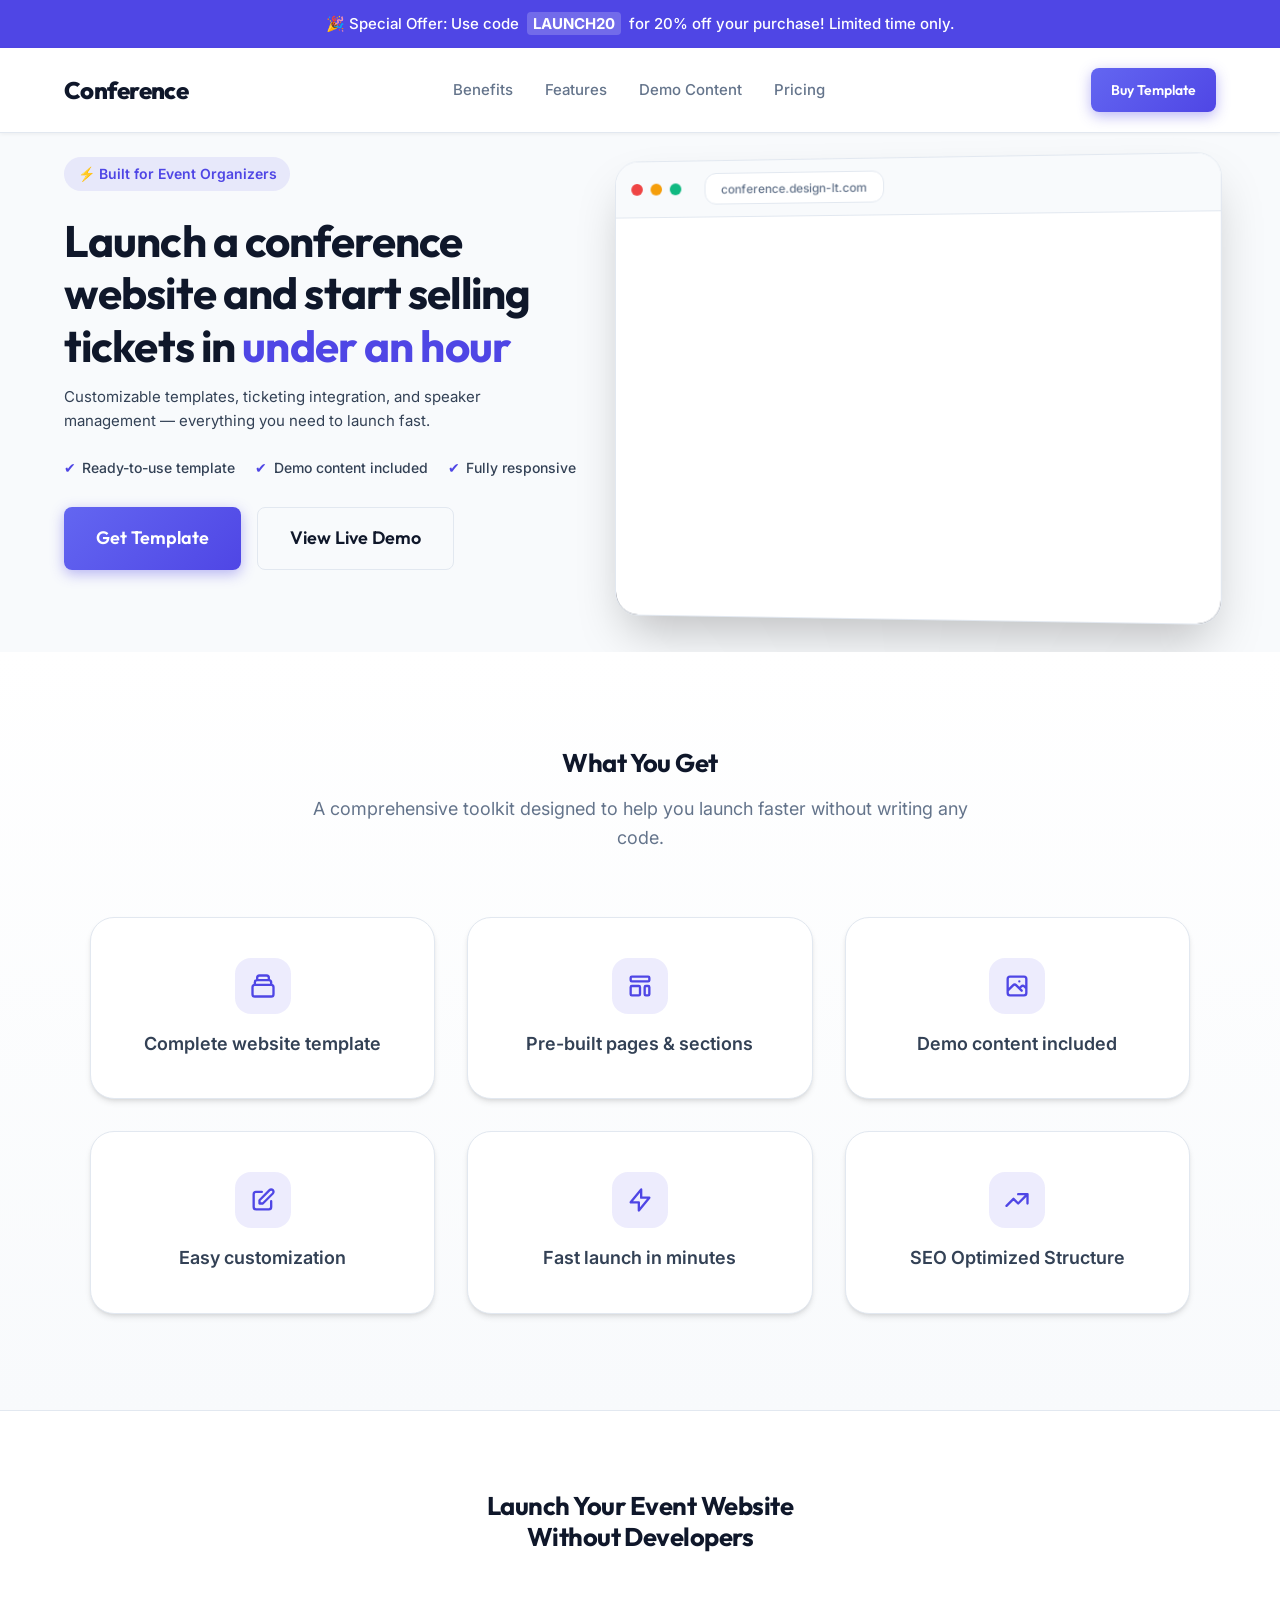
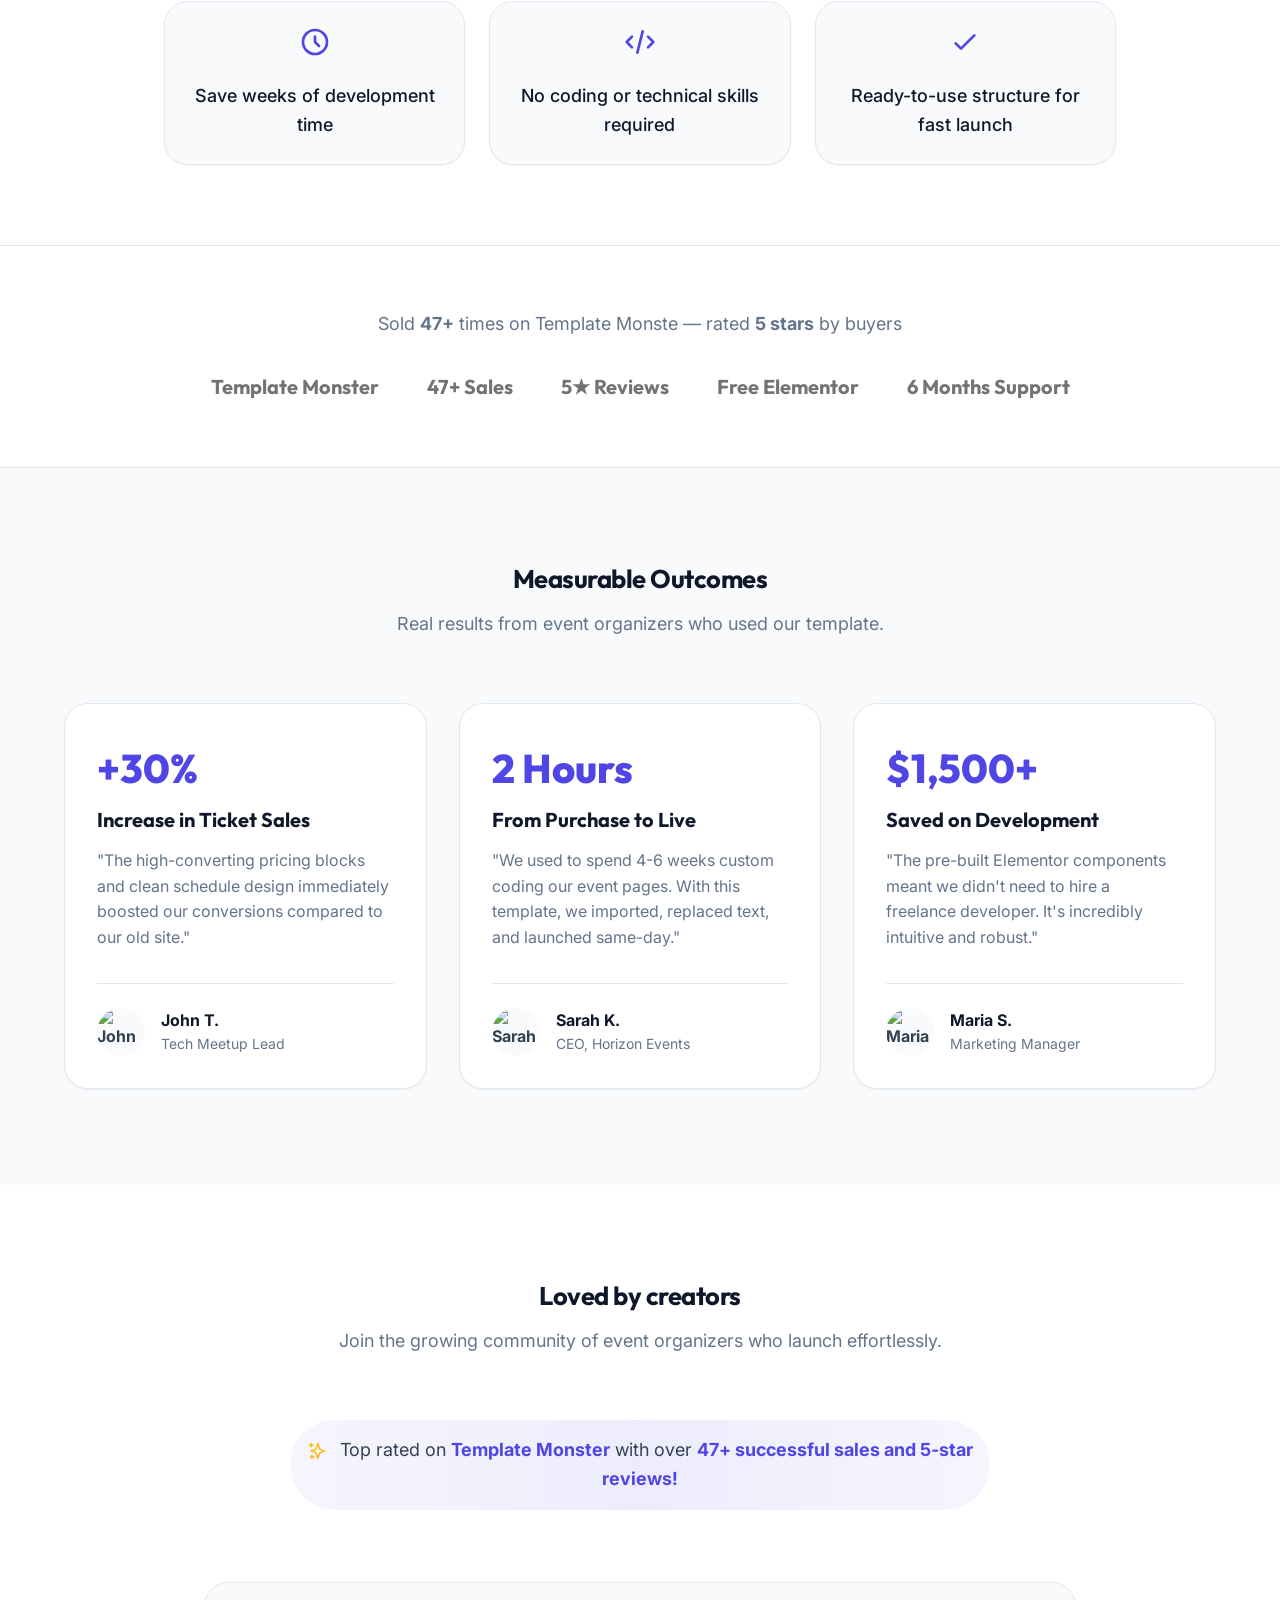
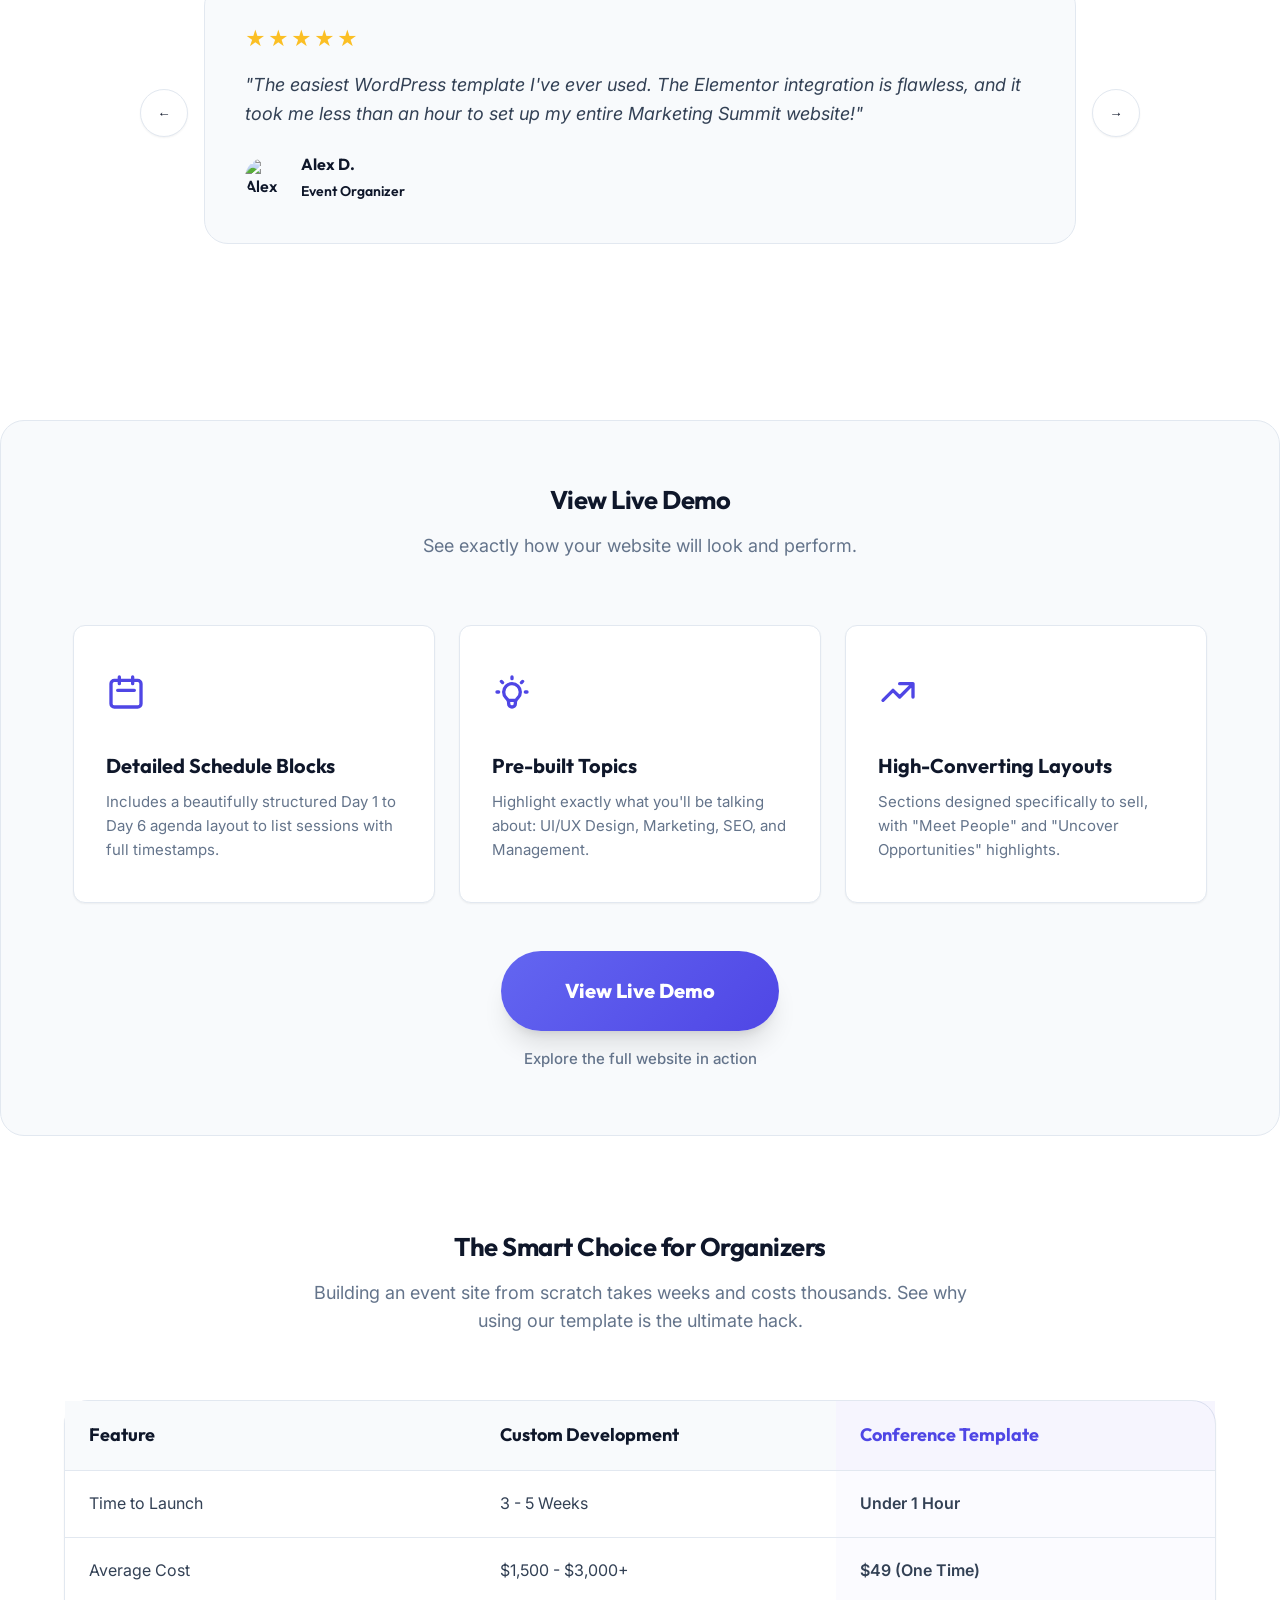
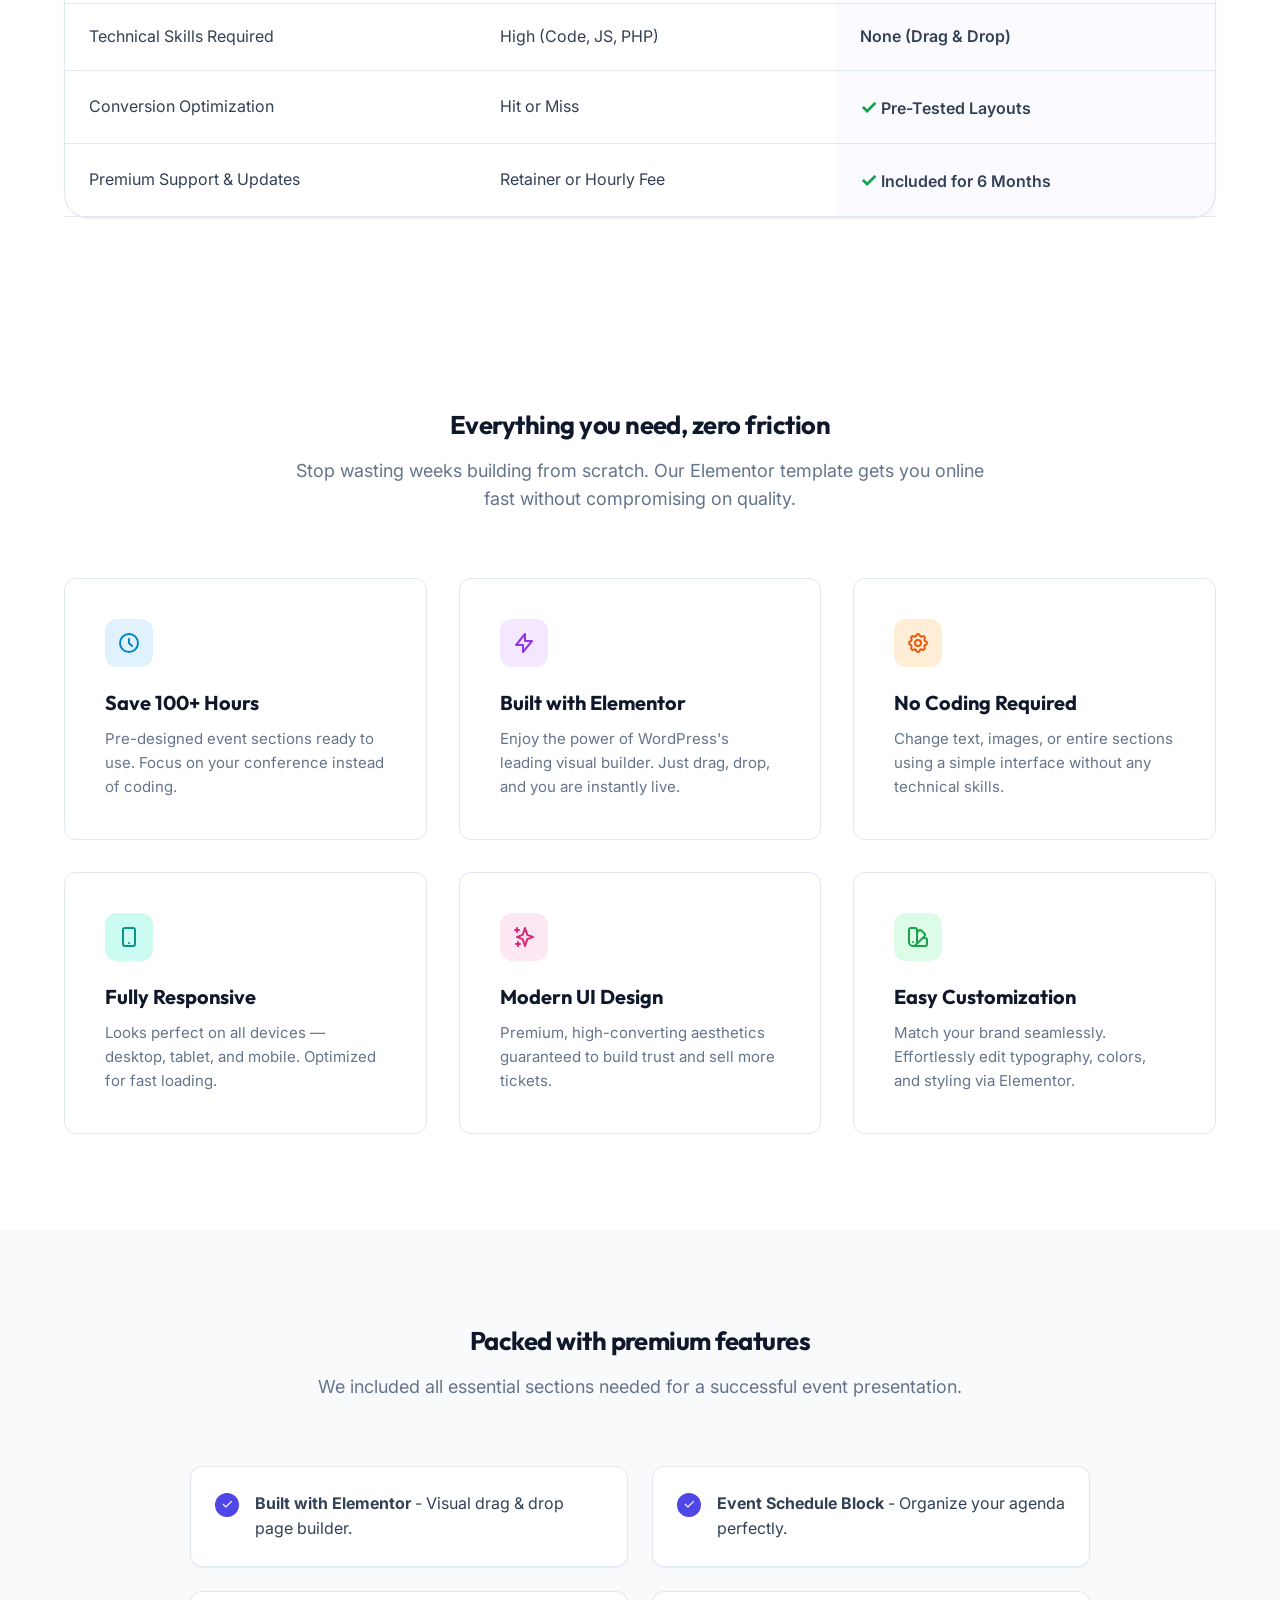
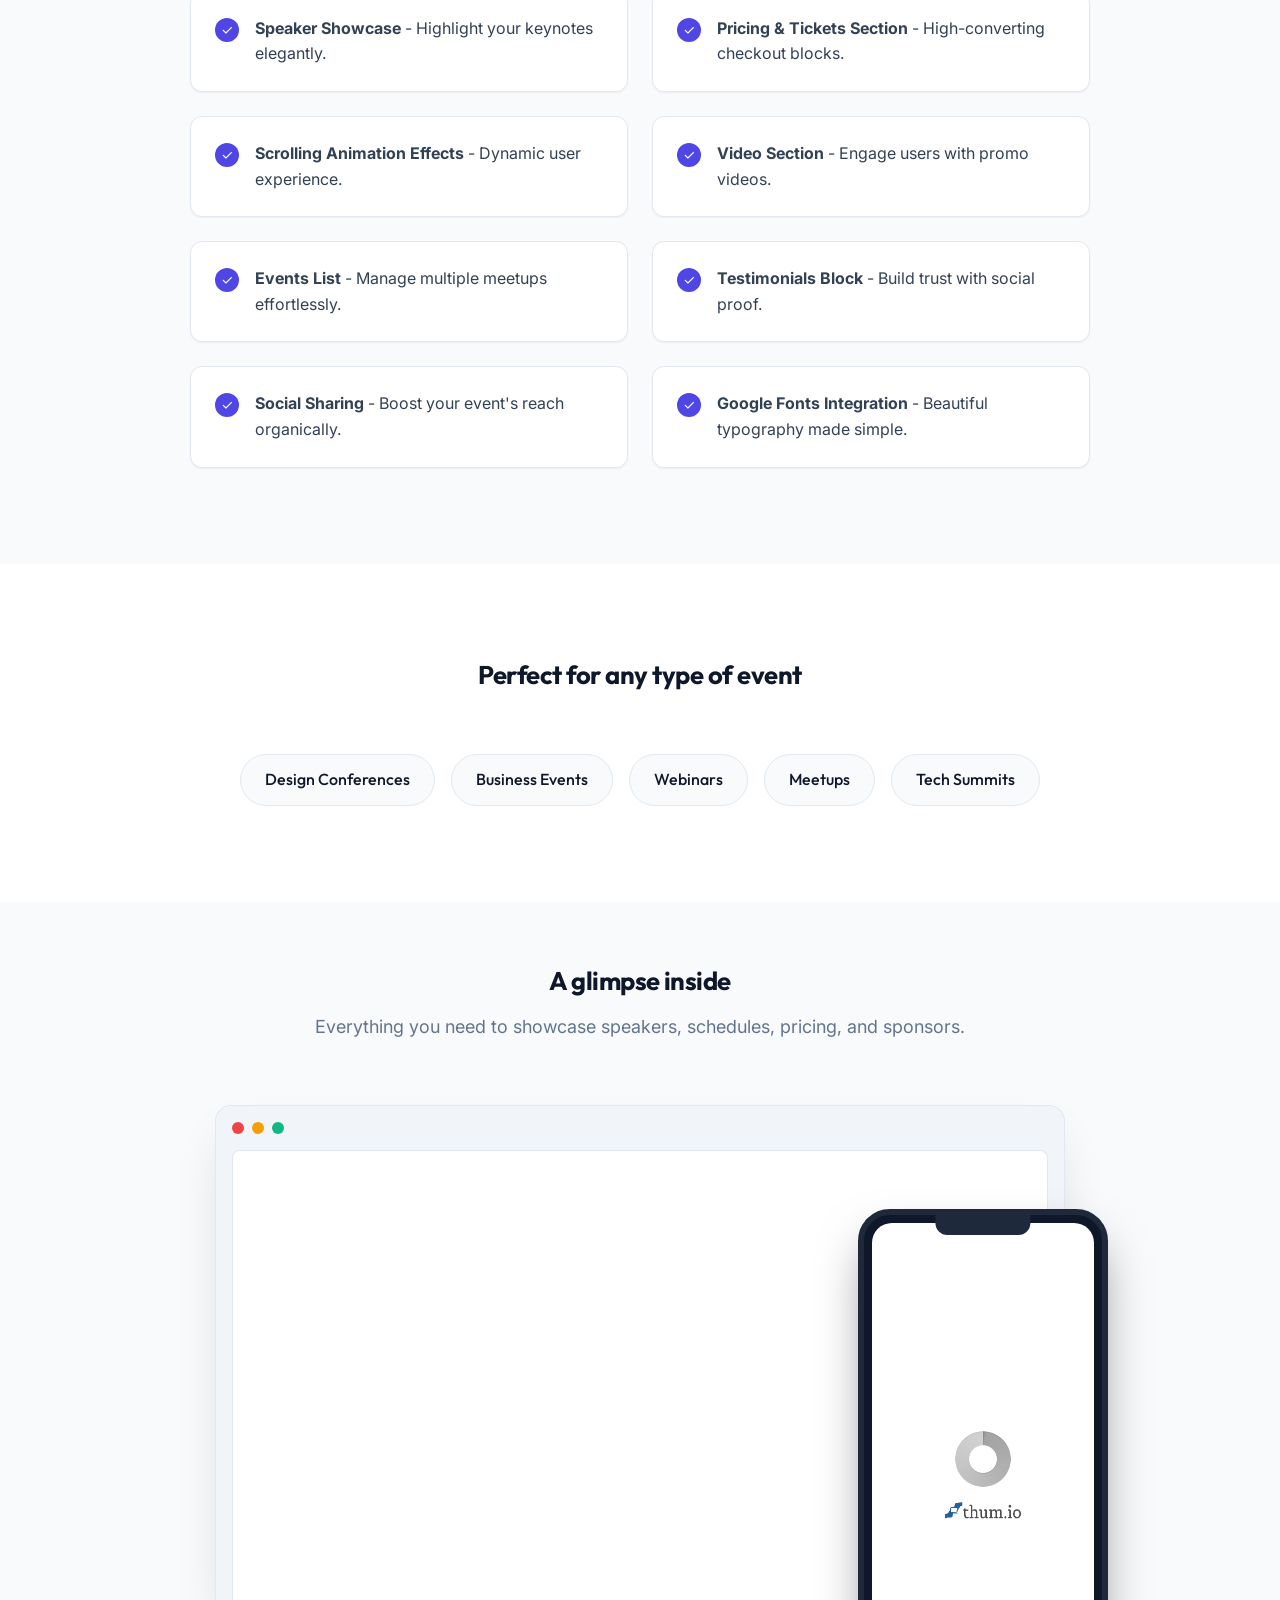
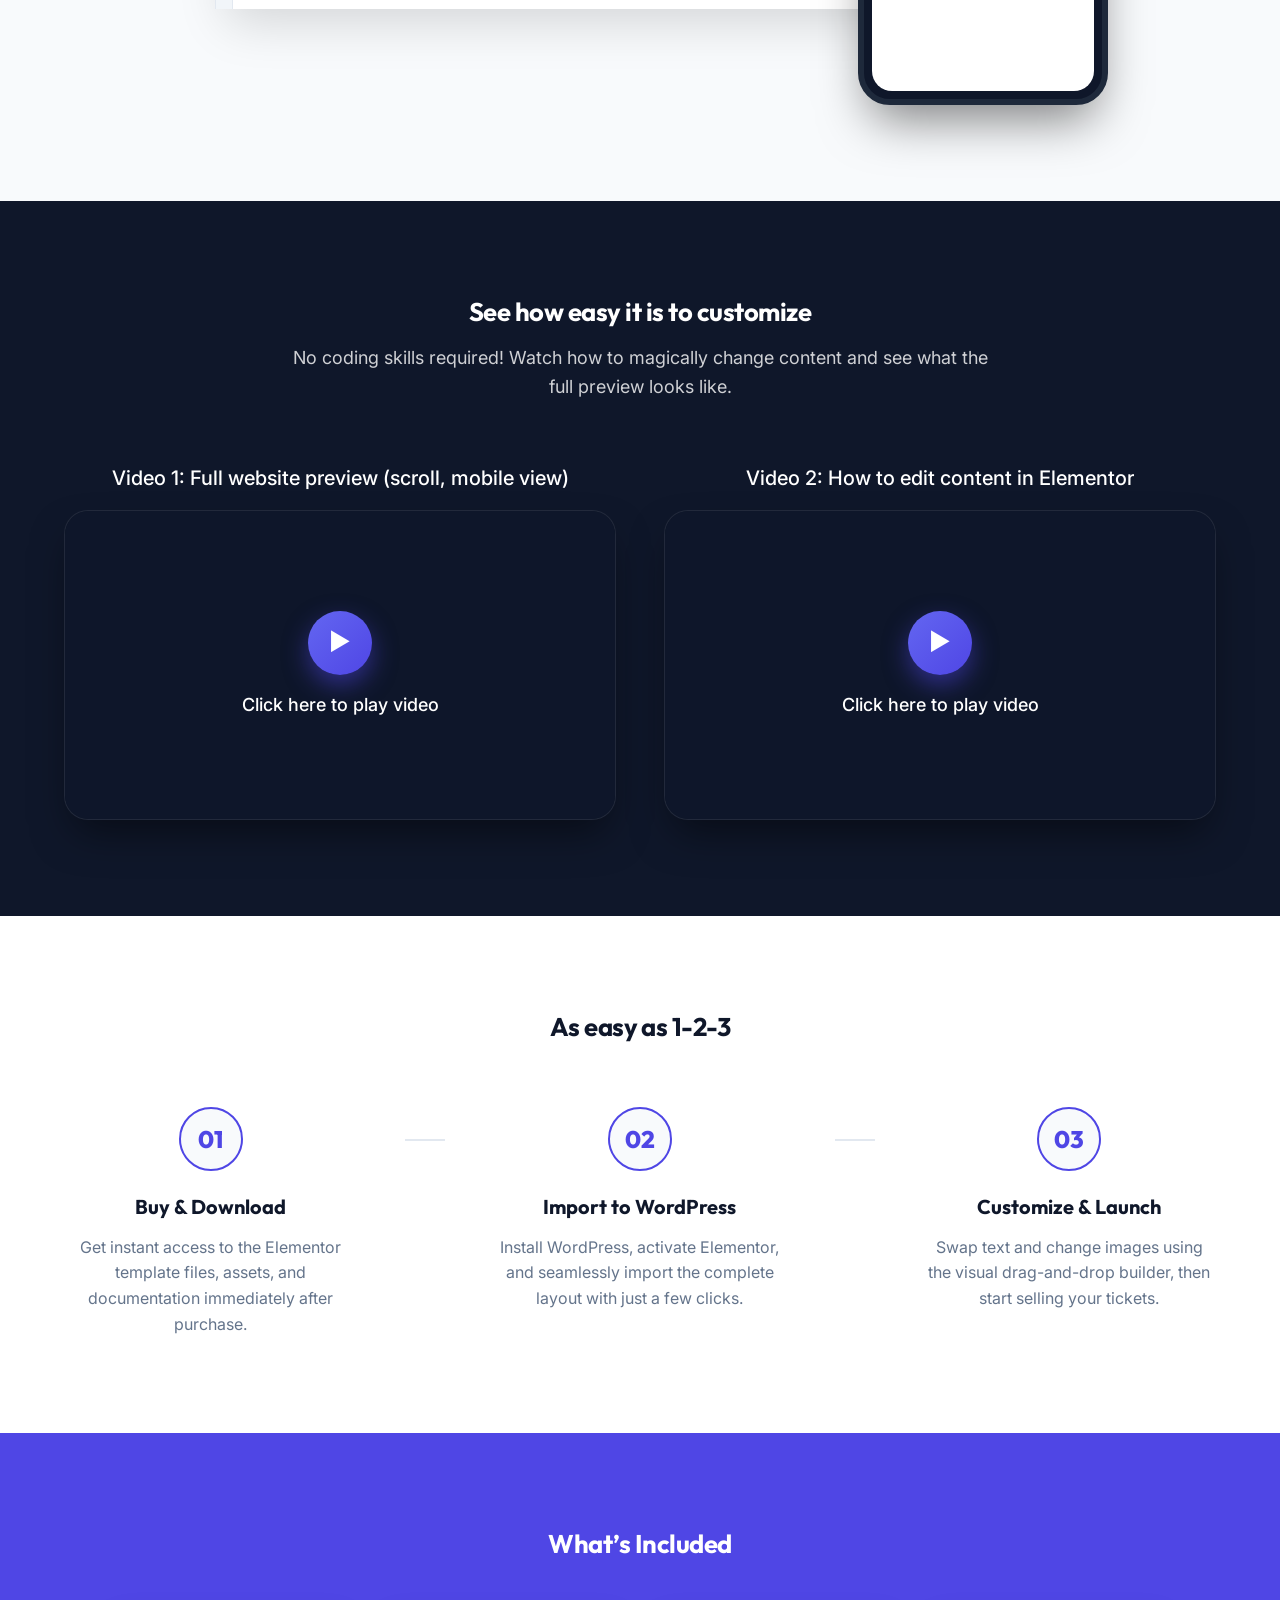
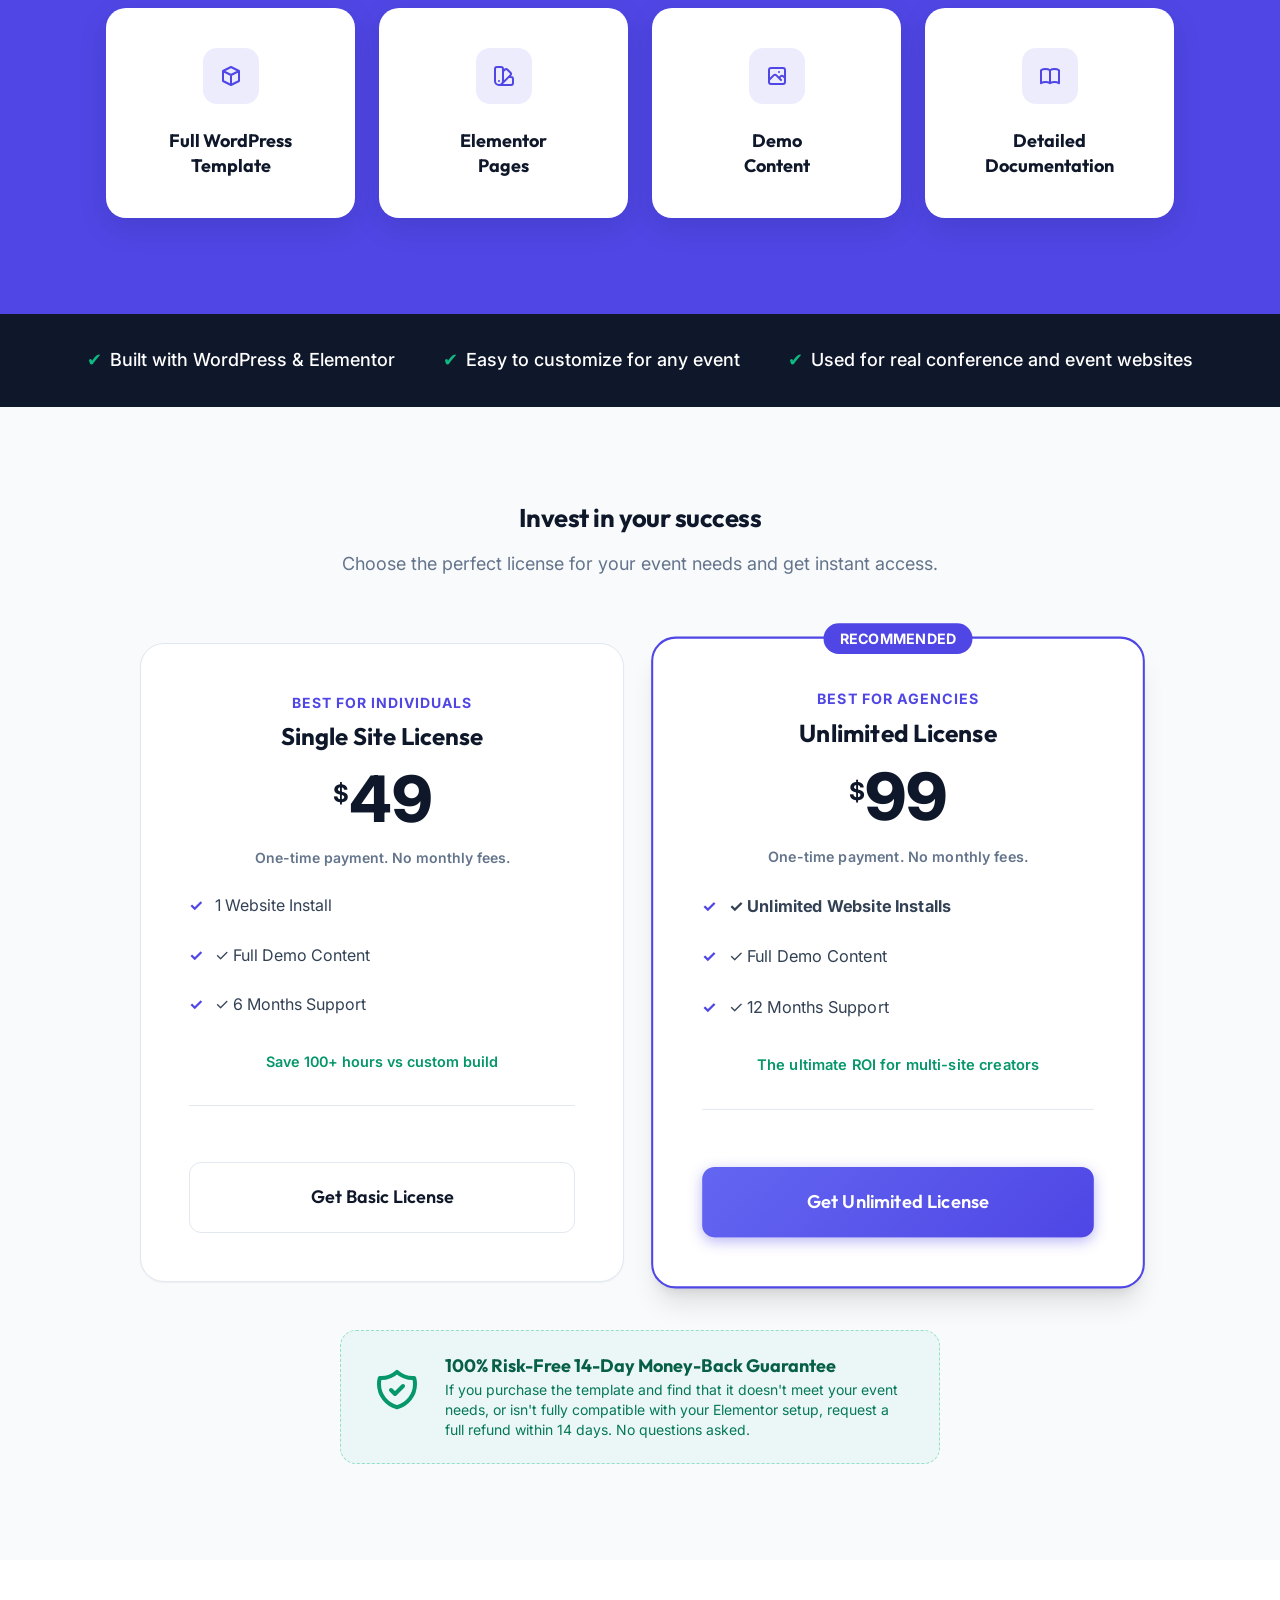
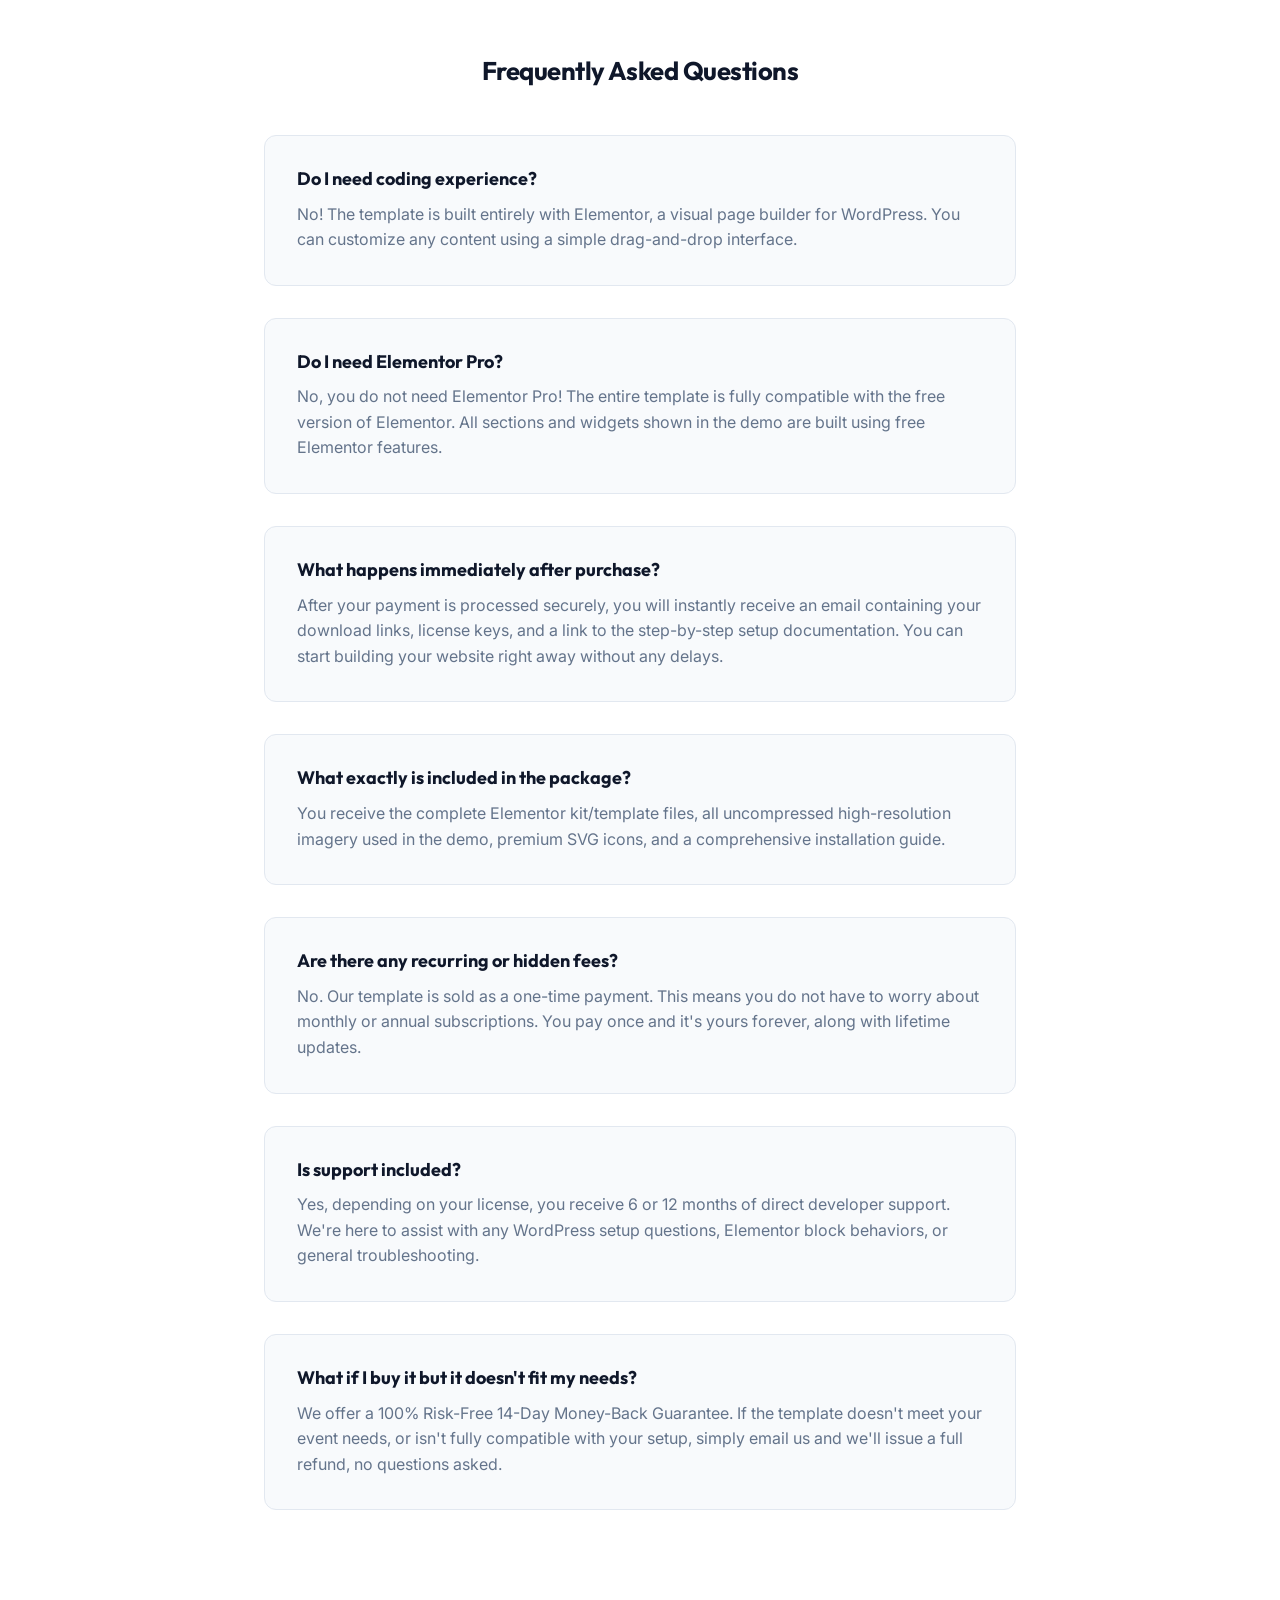
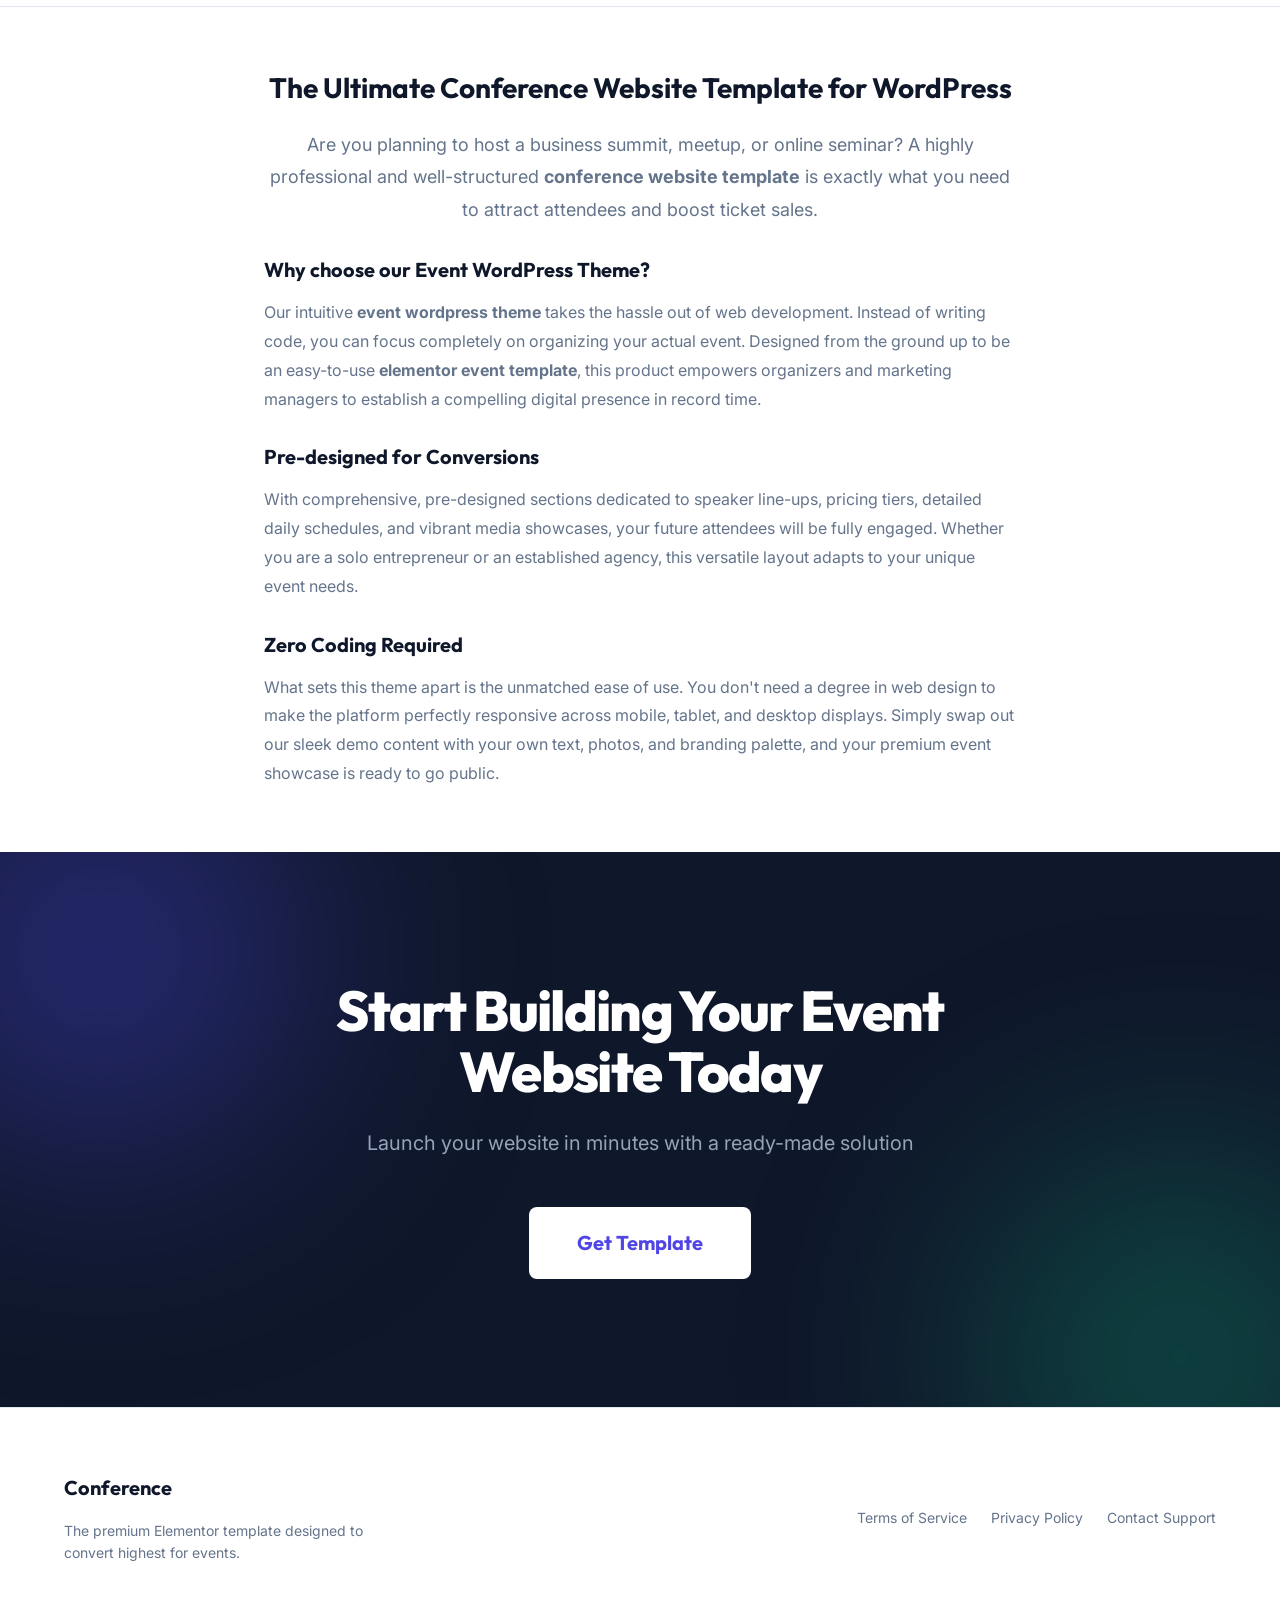
==== commit f976b49a: "Update index.html" ====
--- a/index.html
+++ b/index.html
@@ -1010,7 +1010,7 @@
                         <p style="font-size: 0.875rem; color: var(--clr-muted); font-weight: 600; margin-bottom: 1rem;">
                             One-time payment. No monthly fees.</p>
                         <ul class="pricing__features" style="text-align: left; margin: 1.5rem 0;">
-                            <li style="margin-bottom: 0.5rem;">✓ 1 Website Install</li>
+                            <li style="margin-bottom: 0.5rem;">1 Website Install</li>
                             <li style="margin-bottom: 0.5rem;">✓ Full Demo Content</li>
                             <li style="margin-bottom: 0.5rem;">✓ 6 Months Support</li>
                         </ul>
@@ -1191,7 +1191,7 @@
         <div class="container footer__container">
             <div class="footer__brand">
                 <div class="footer__logo">
-                    <span class="header__logo-icon"></span>
+                    <!--<span class="header__logo-icon"></span>-->
                     Conference
                 </div>
                 <p class="footer__text">The premium Elementor template designed to convert highest for events.</p>
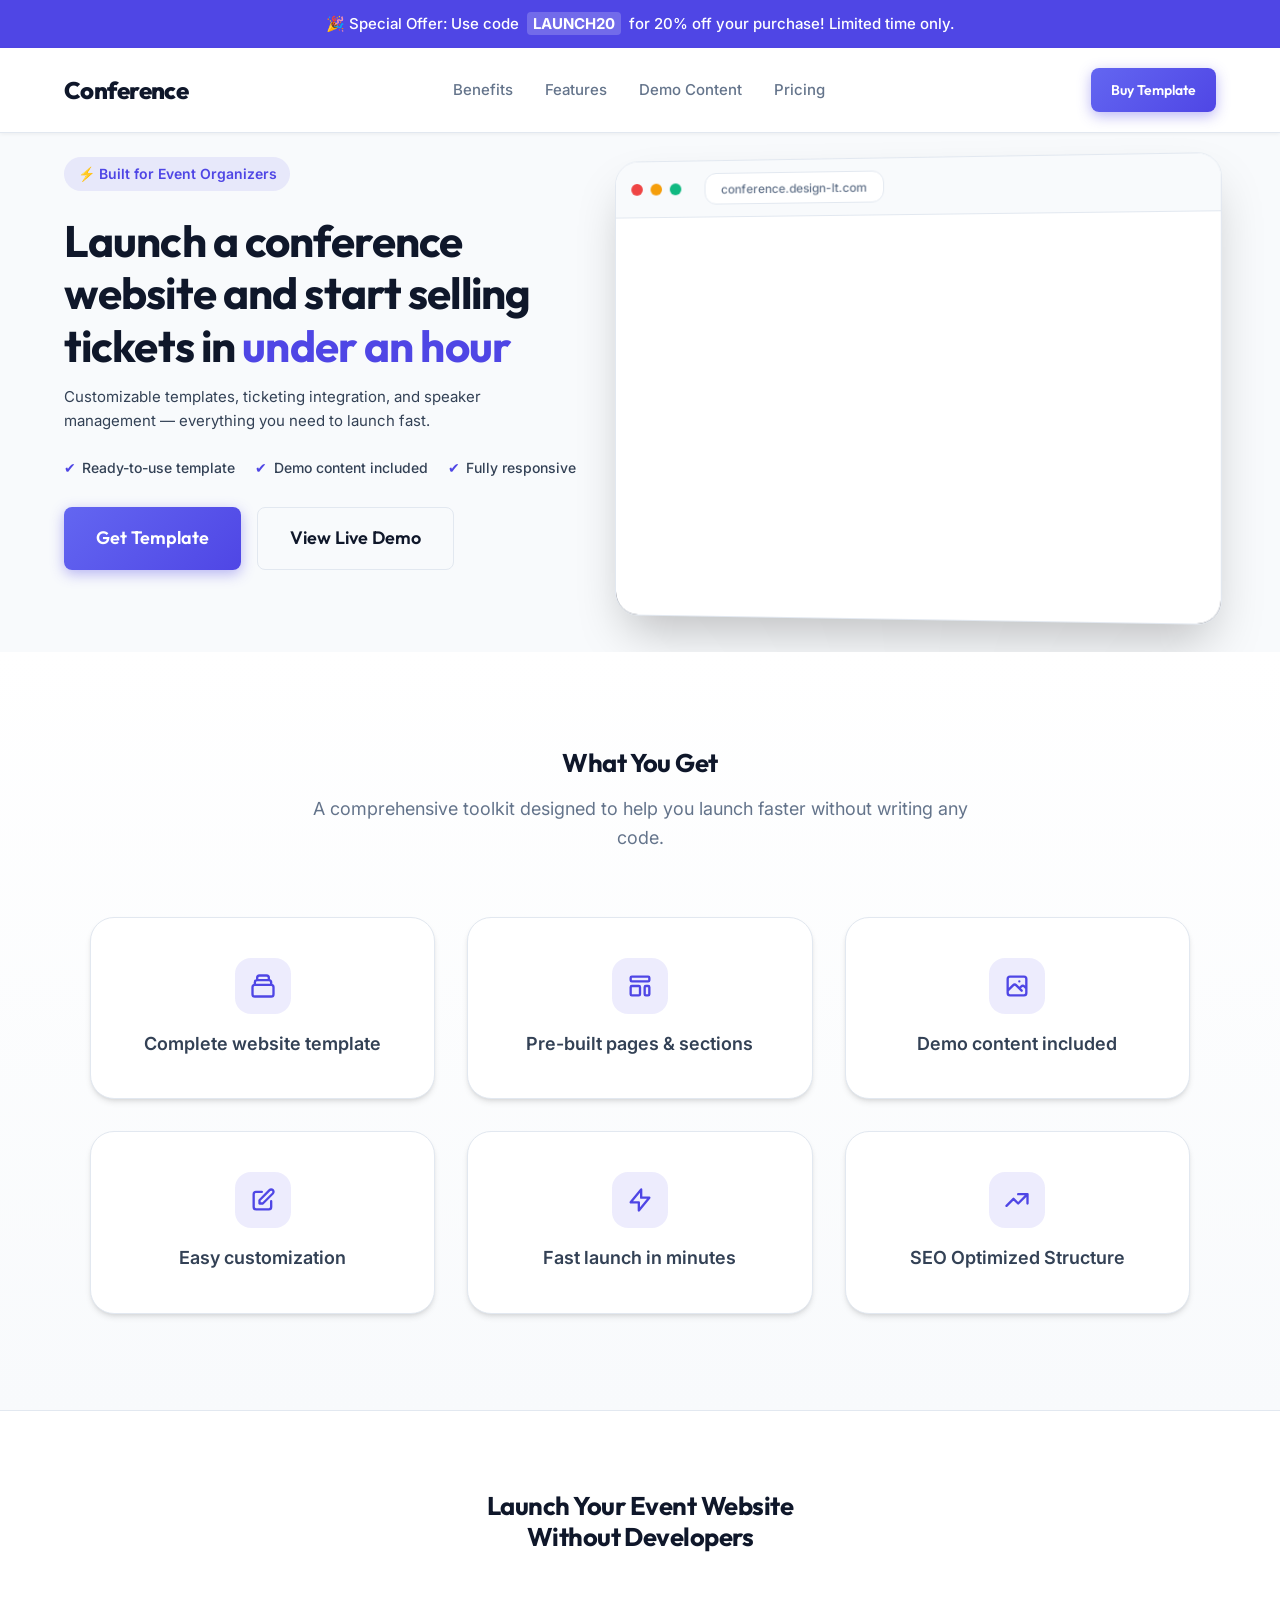
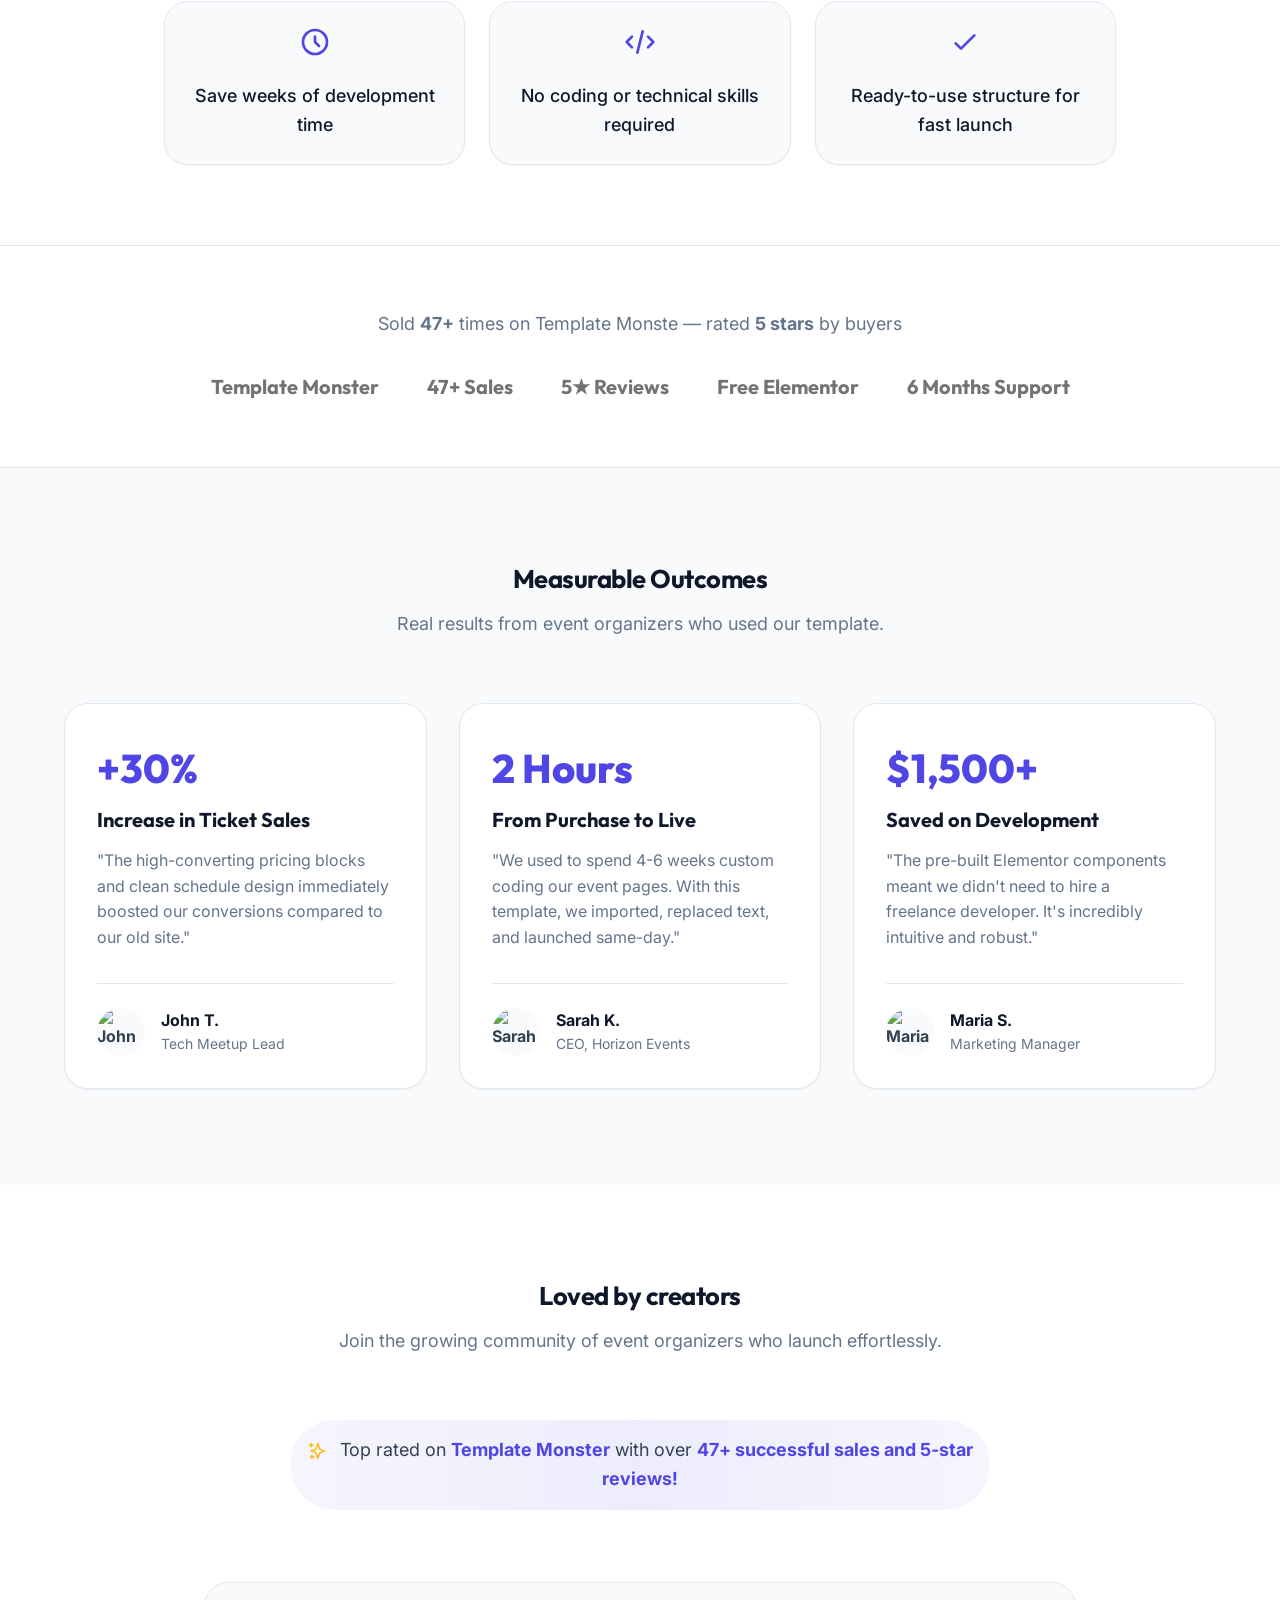
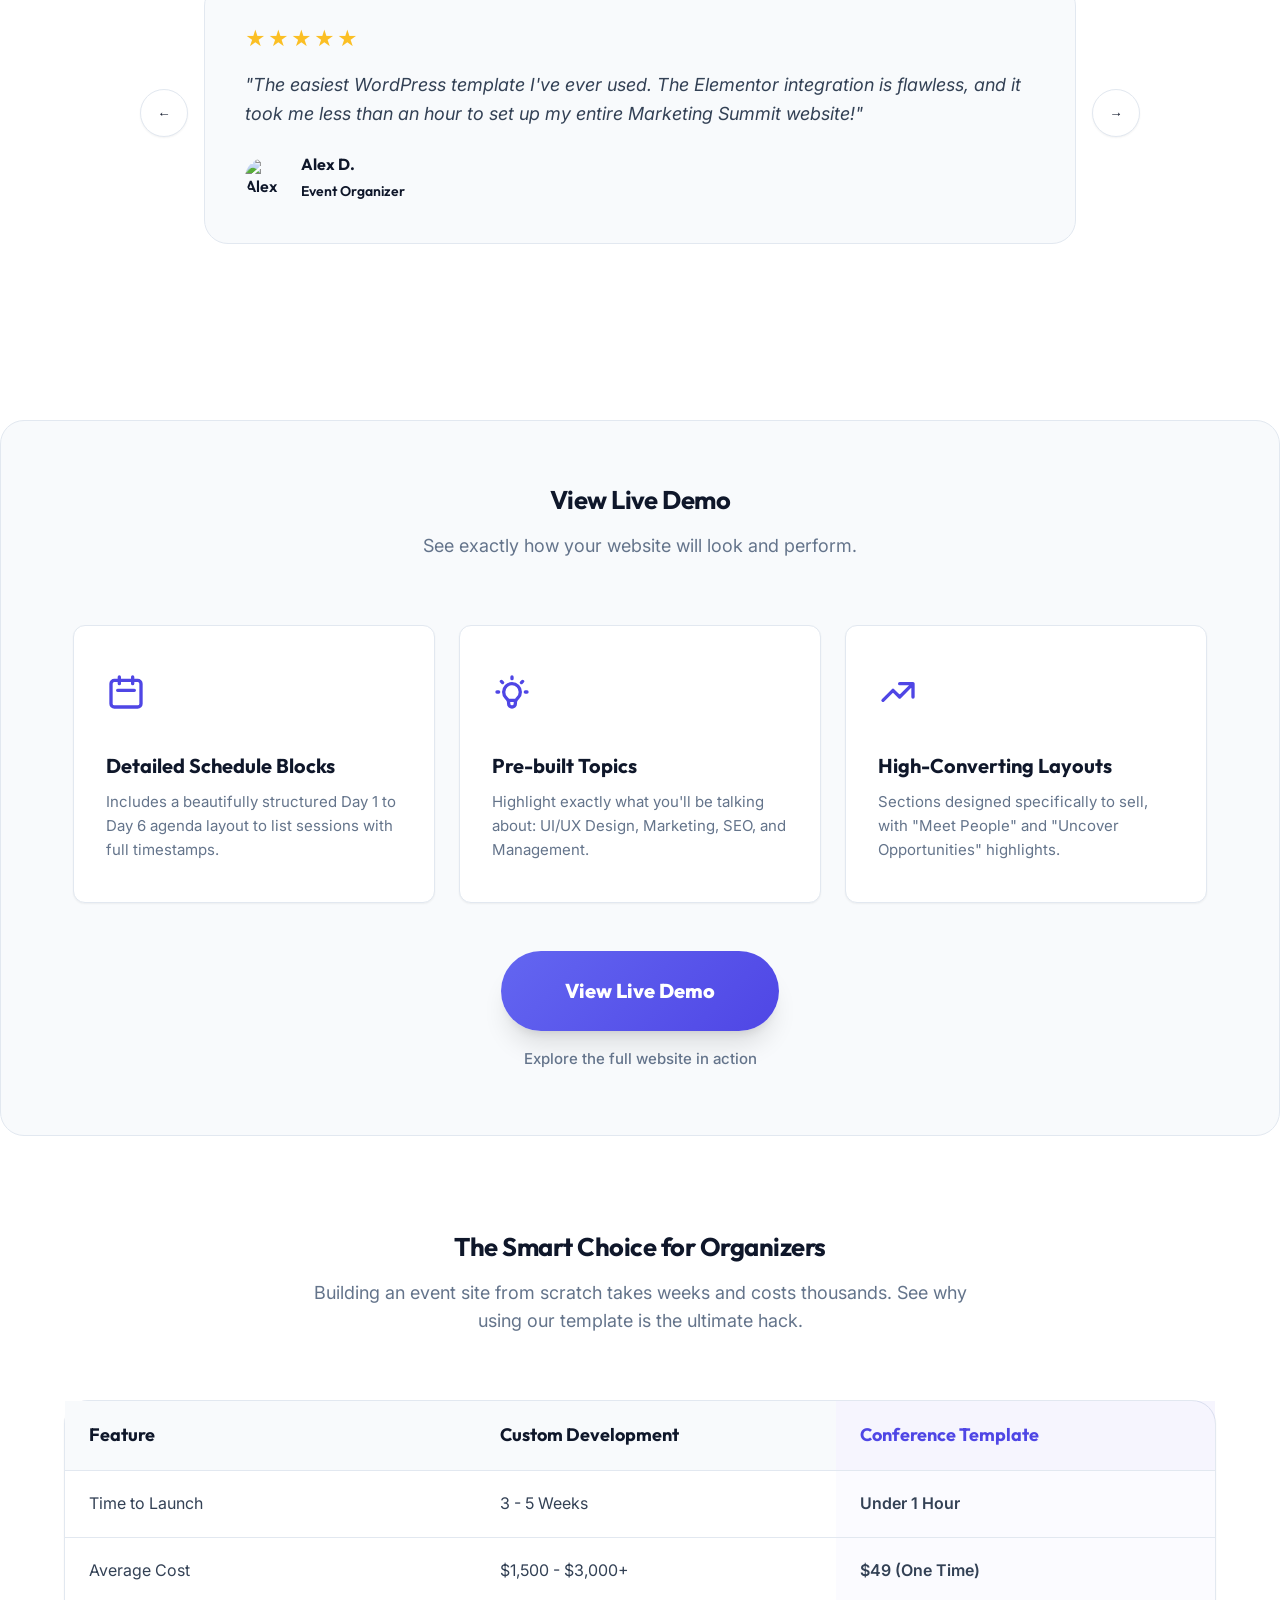
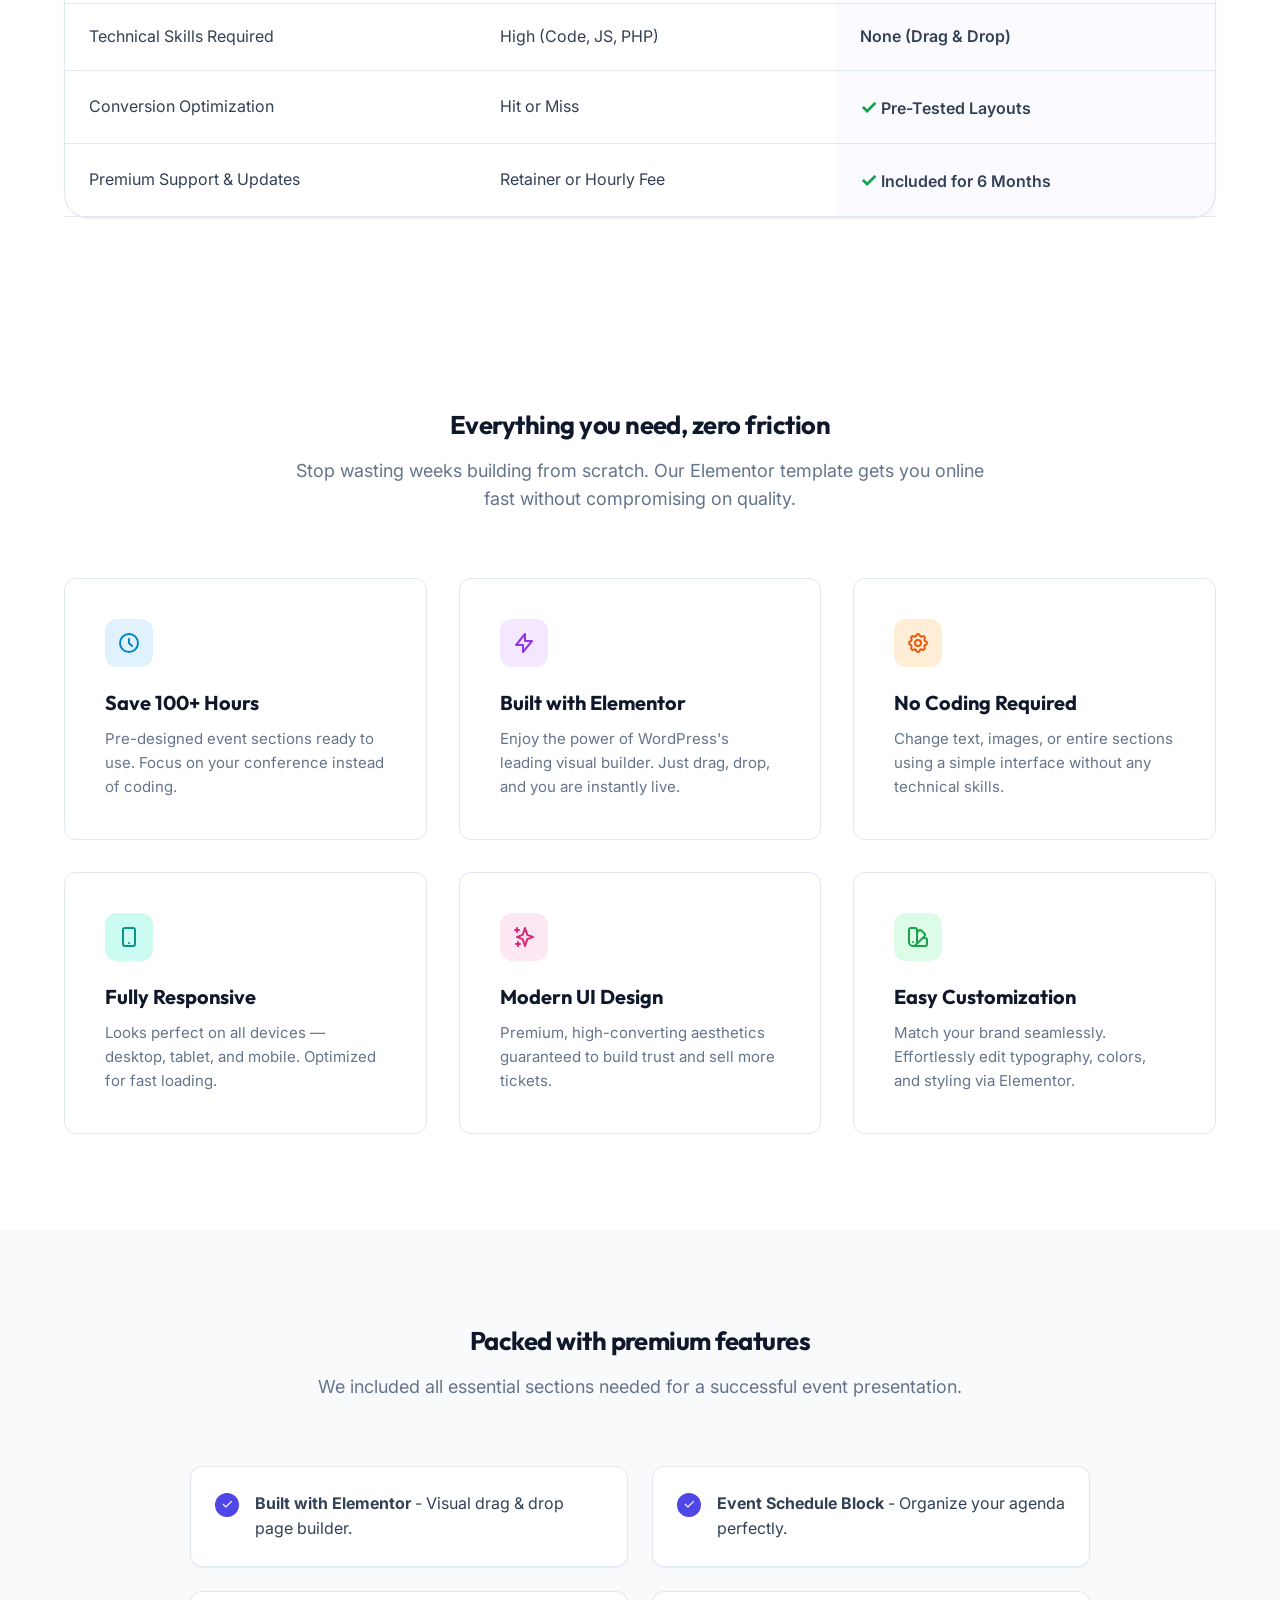
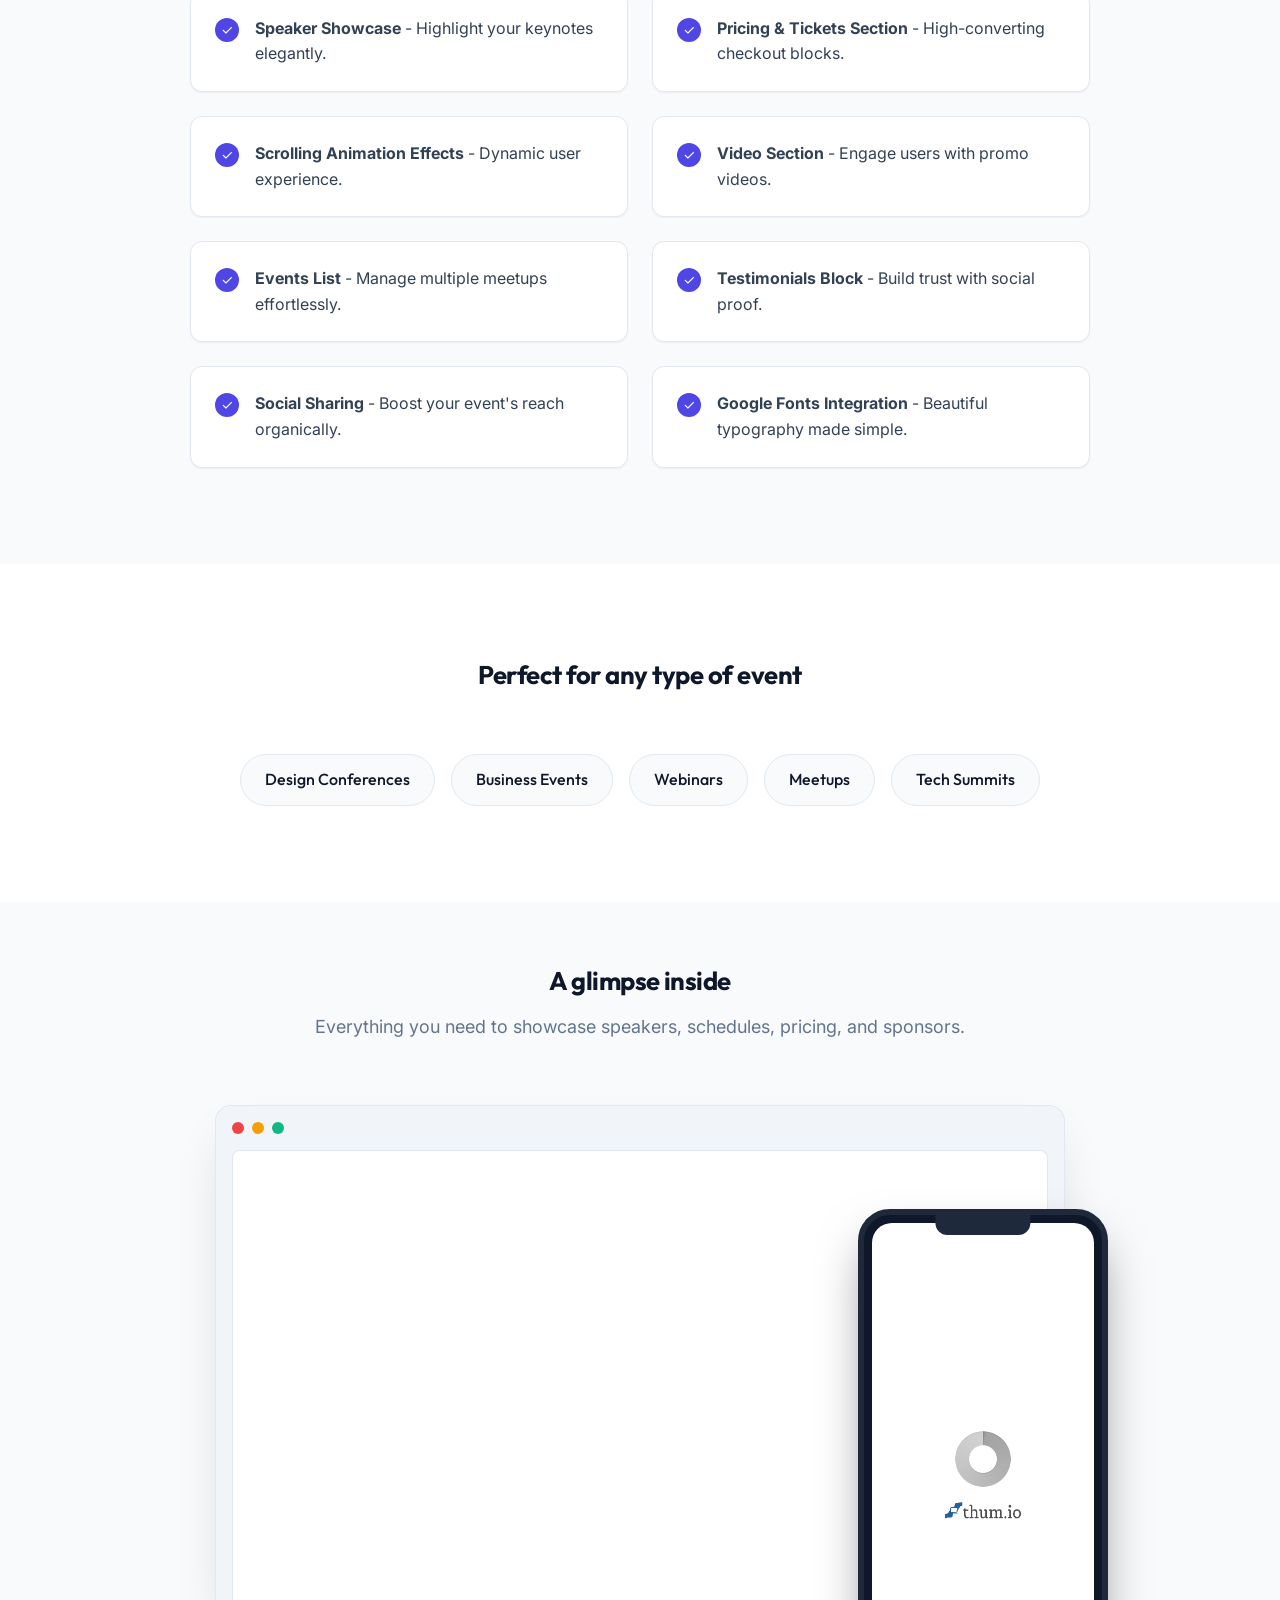
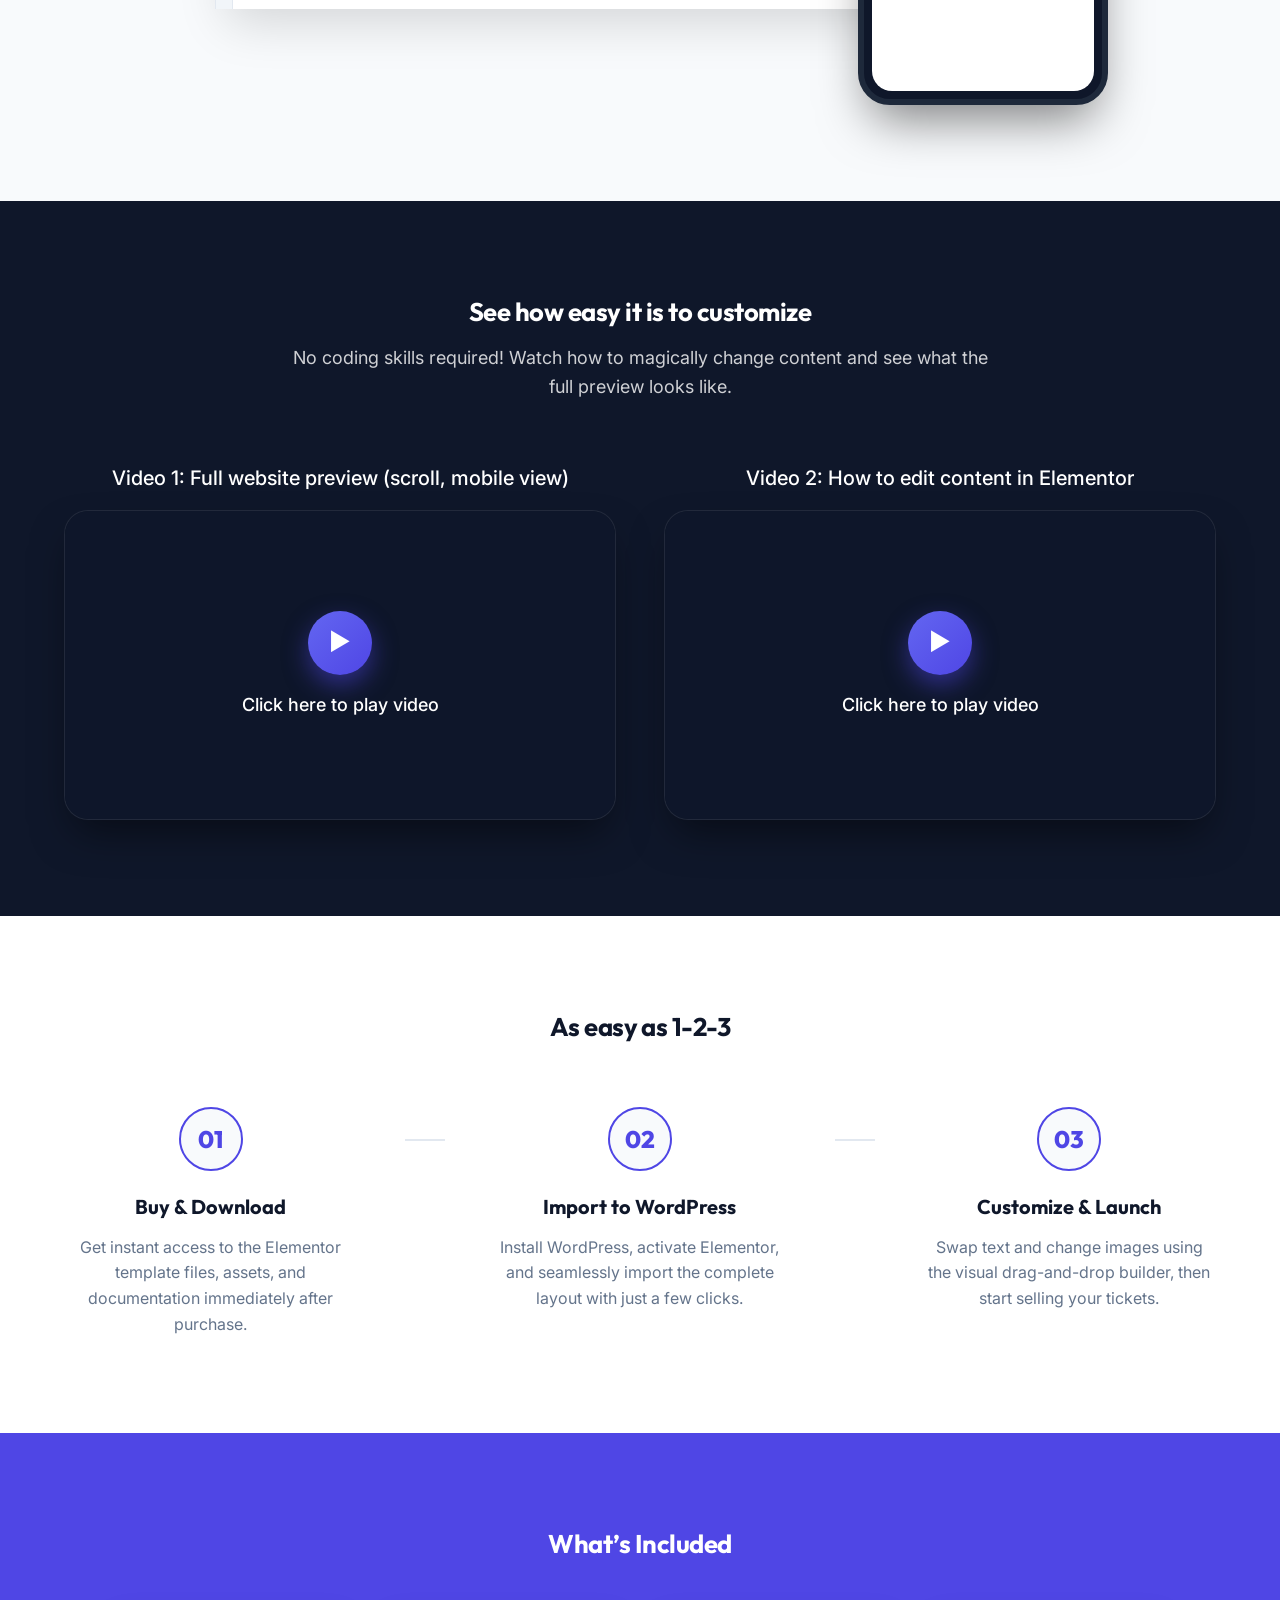
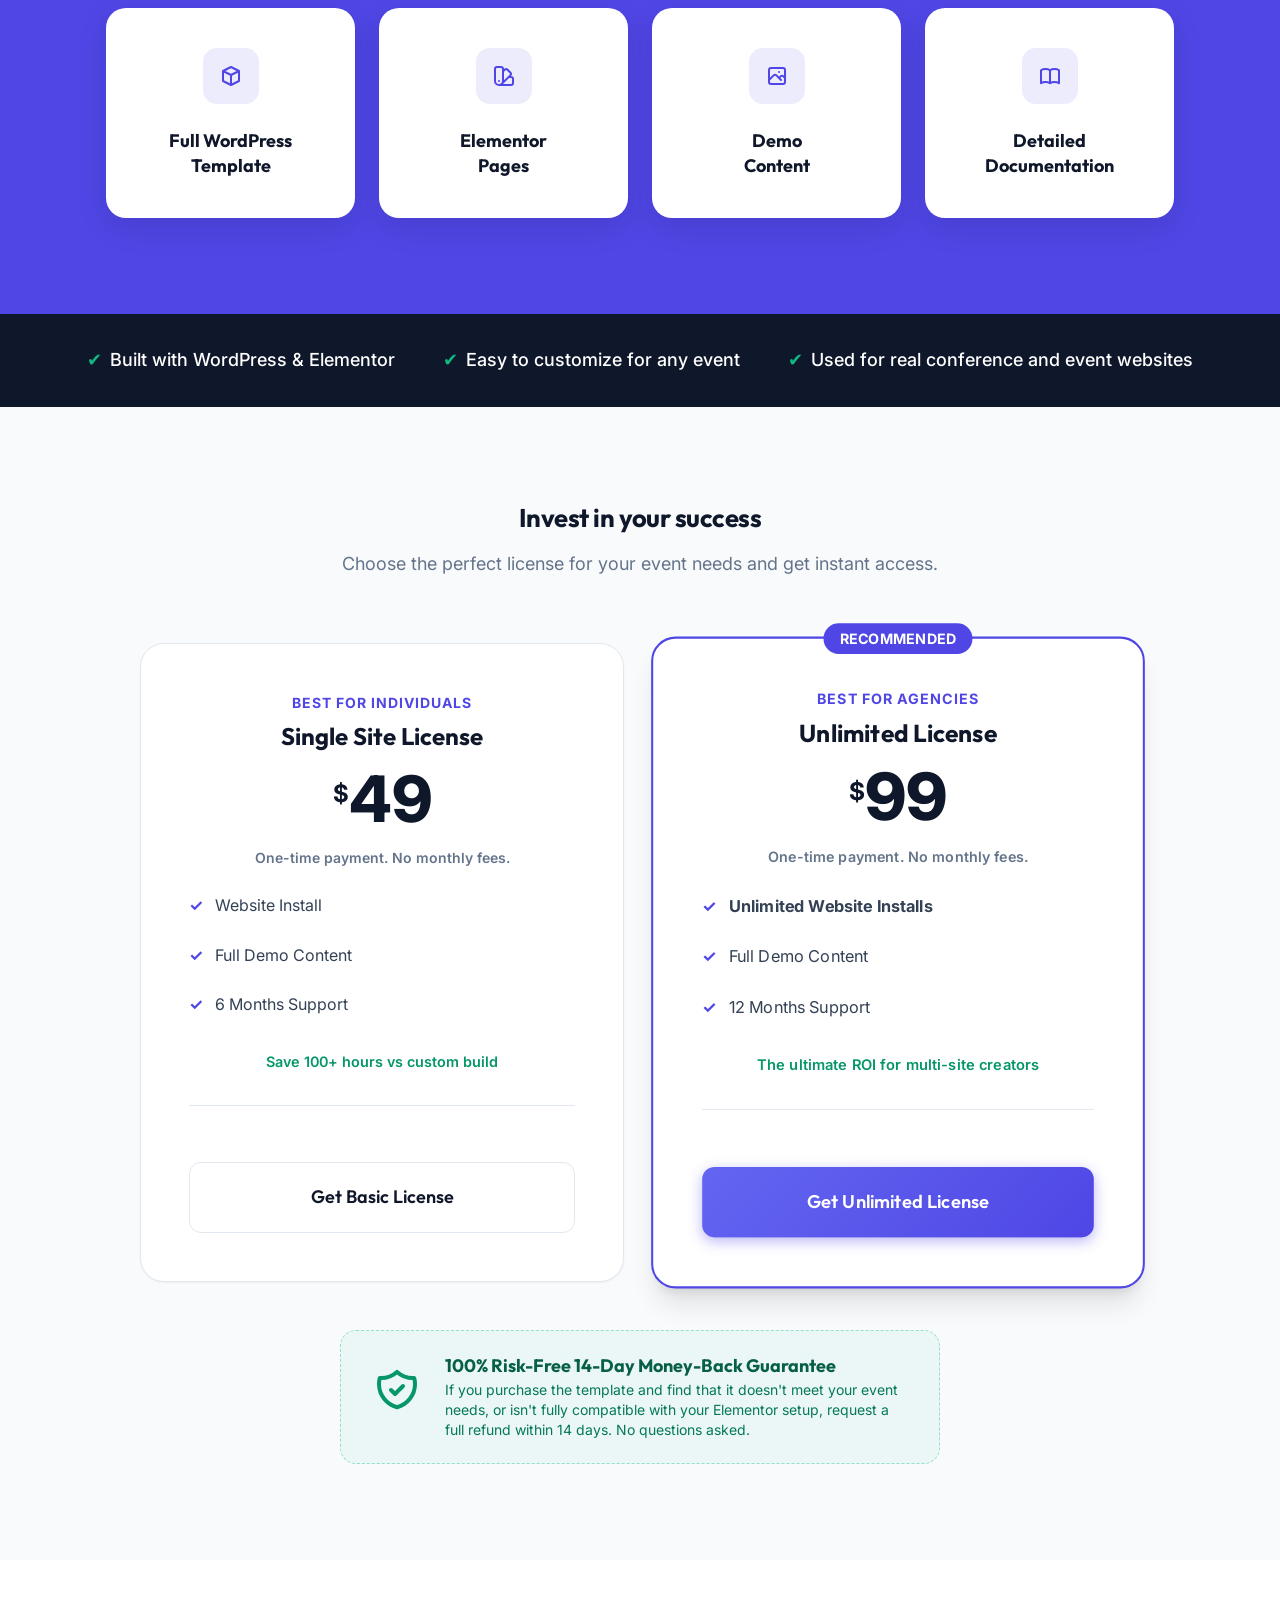
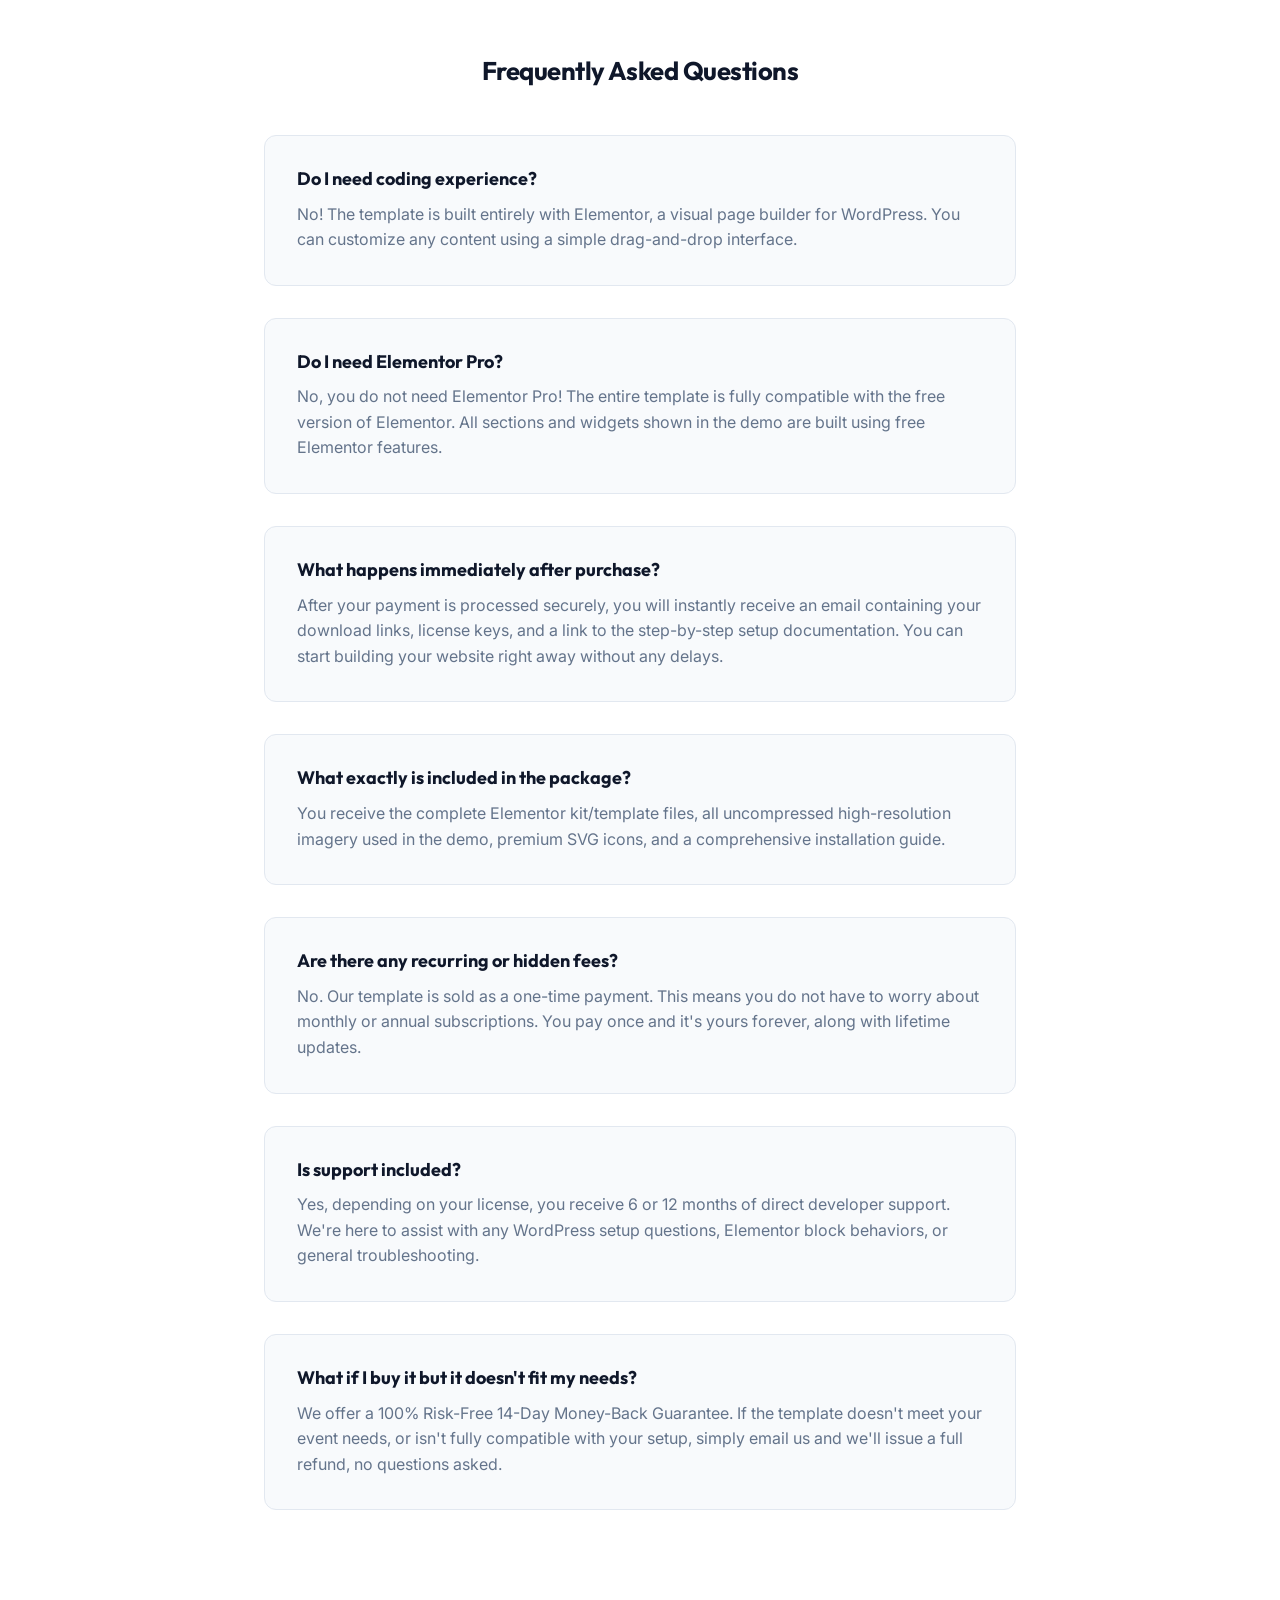
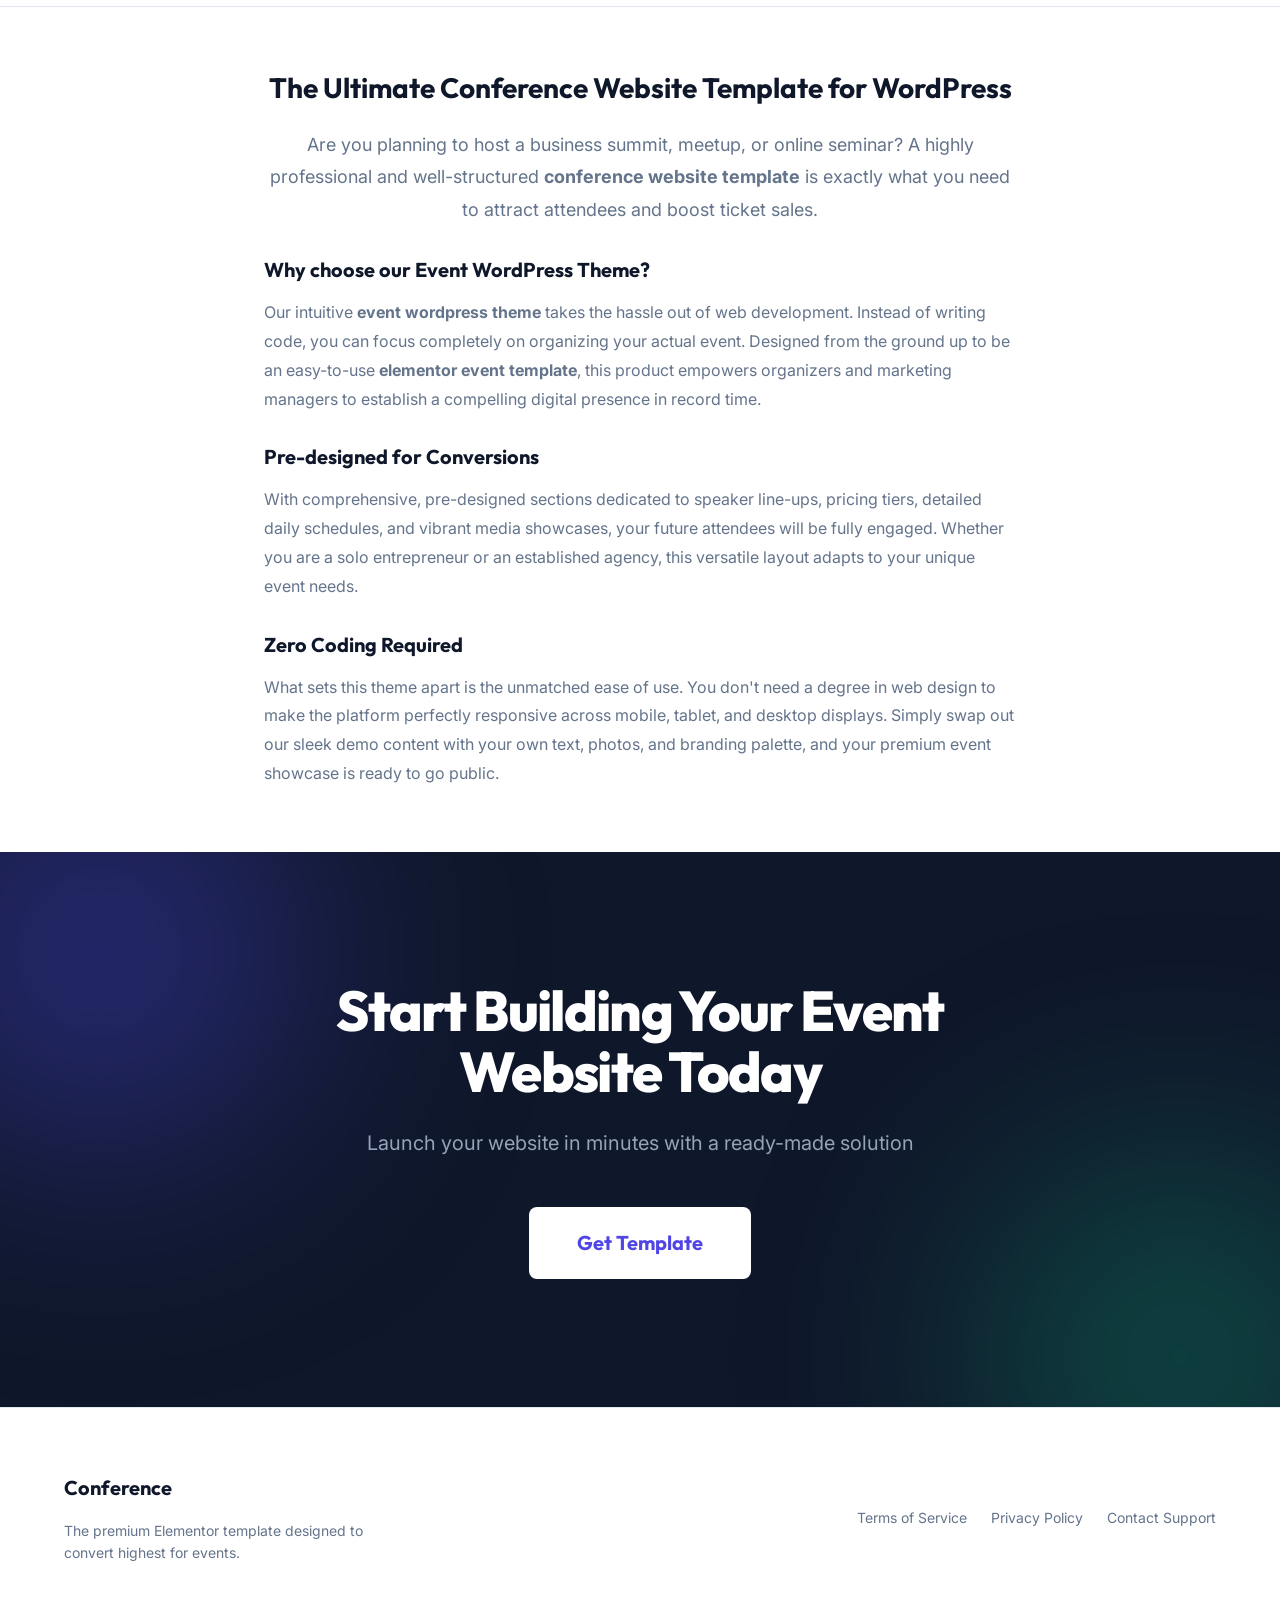
==== commit 2cfb5bc2: "Update index.html Убрал ✓ в блоке Price + Logo в хедере и футере" ====
--- a/index.html
+++ b/index.html
@@ -1010,9 +1010,9 @@
                         <p style="font-size: 0.875rem; color: var(--clr-muted); font-weight: 600; margin-bottom: 1rem;">
                             One-time payment. No monthly fees.</p>
                         <ul class="pricing__features" style="text-align: left; margin: 1.5rem 0;">
-                            <li style="margin-bottom: 0.5rem;">1 Website Install</li>
-                            <li style="margin-bottom: 0.5rem;">✓ Full Demo Content</li>
-                            <li style="margin-bottom: 0.5rem;">✓ 6 Months Support</li>
+                            <li style="margin-bottom: 0.5rem;">Website Install</li>
+                            <li style="margin-bottom: 0.5rem;">Full Demo Content</li>
+                            <li style="margin-bottom: 0.5rem;">6 Months Support</li>
                         </ul>
                         <p class="pricing__desc" style="color: #059669; font-weight: 600; font-size: 0.9rem;">Save 100+
                             hours vs custom build</p>
@@ -1038,9 +1038,9 @@
                         <p style="font-size: 0.875rem; color: var(--clr-muted); font-weight: 600; margin-bottom: 1rem;">
                             One-time payment. No monthly fees.</p>
                         <ul class="pricing__features" style="text-align: left; margin: 1.5rem 0;">
-                            <li style="margin-bottom: 0.5rem; font-weight: bold;">✓ Unlimited Website Installs</li>
-                            <li style="margin-bottom: 0.5rem;">✓ Full Demo Content</li>
-                            <li style="margin-bottom: 0.5rem;">✓ 12 Months Support</li>
+                            <li style="margin-bottom: 0.5rem; font-weight: bold;">Unlimited Website Installs</li>
+                            <li style="margin-bottom: 0.5rem;">Full Demo Content</li>
+                            <li style="margin-bottom: 0.5rem;">12 Months Support</li>
                         </ul>
                         <p class="pricing__desc" style="color: #059669; font-weight: 600; font-size: 0.9rem;">The
                             ultimate ROI for multi-site creators</p>
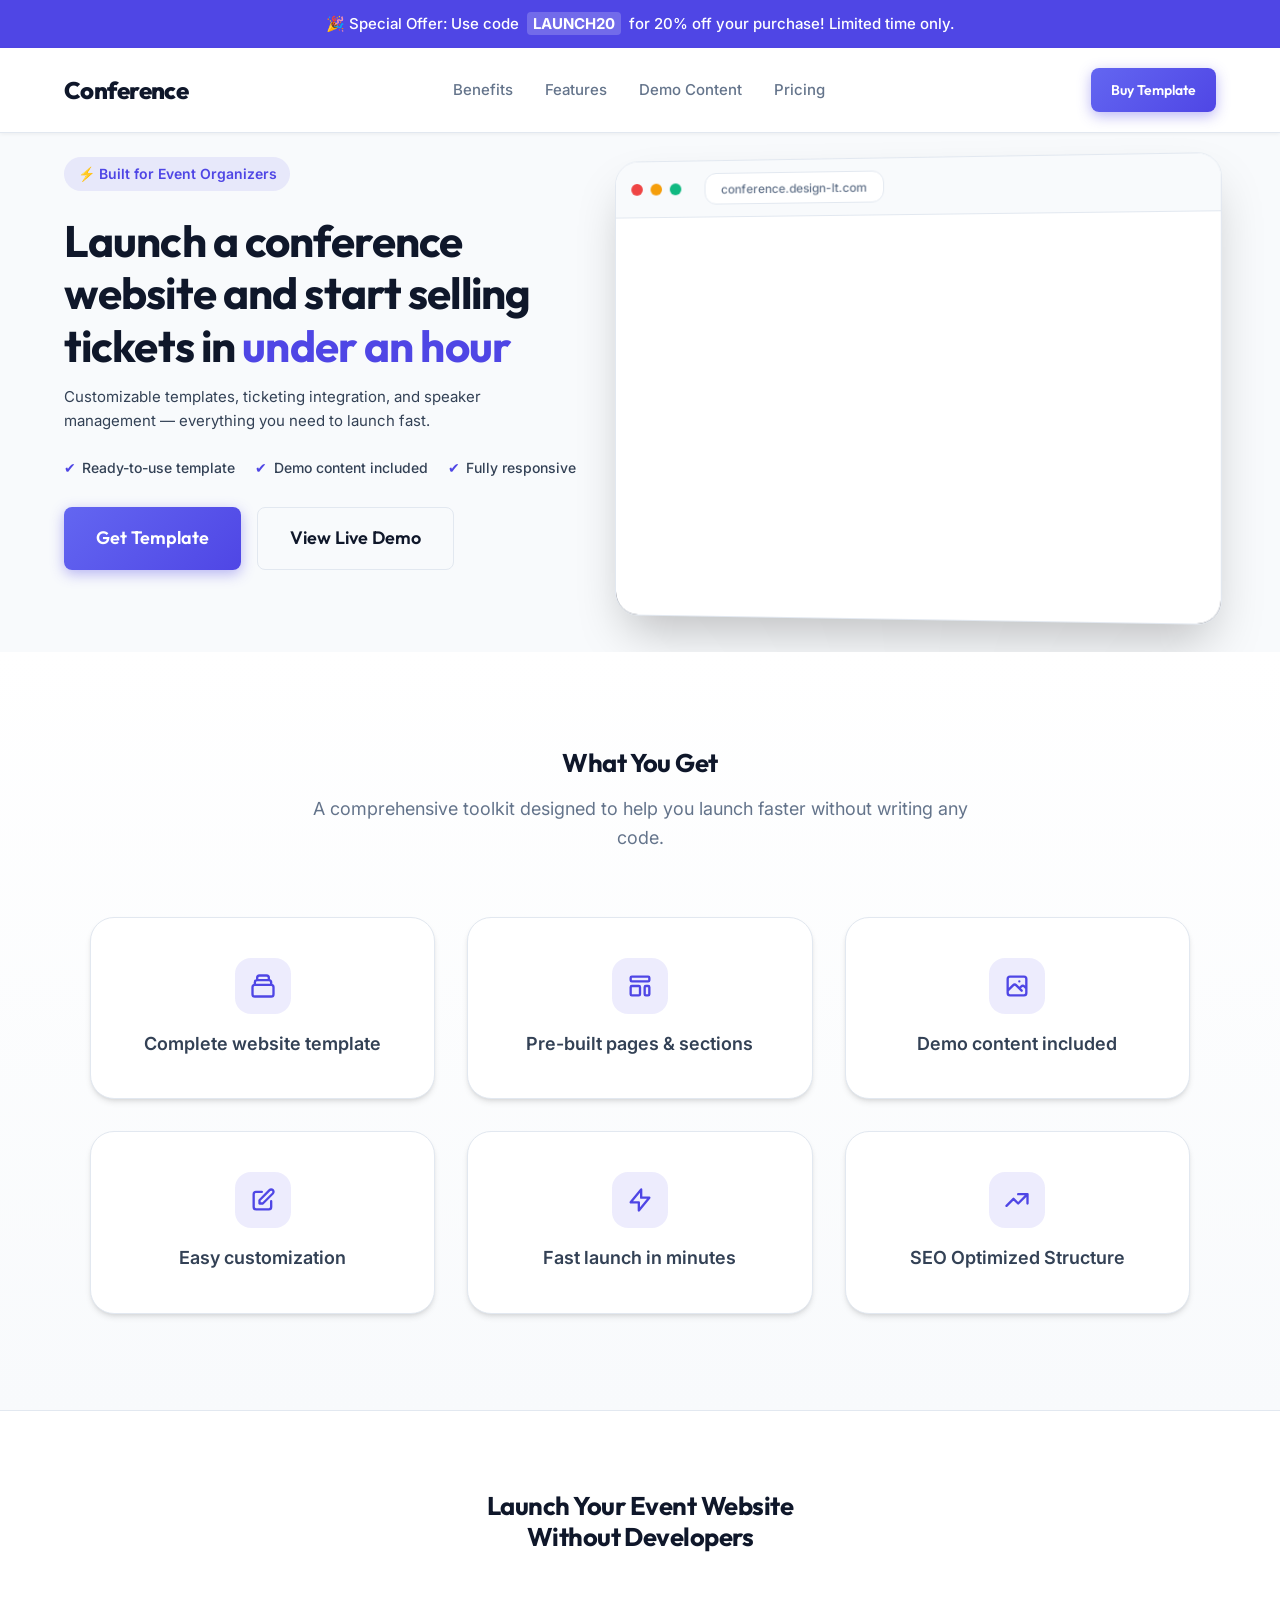
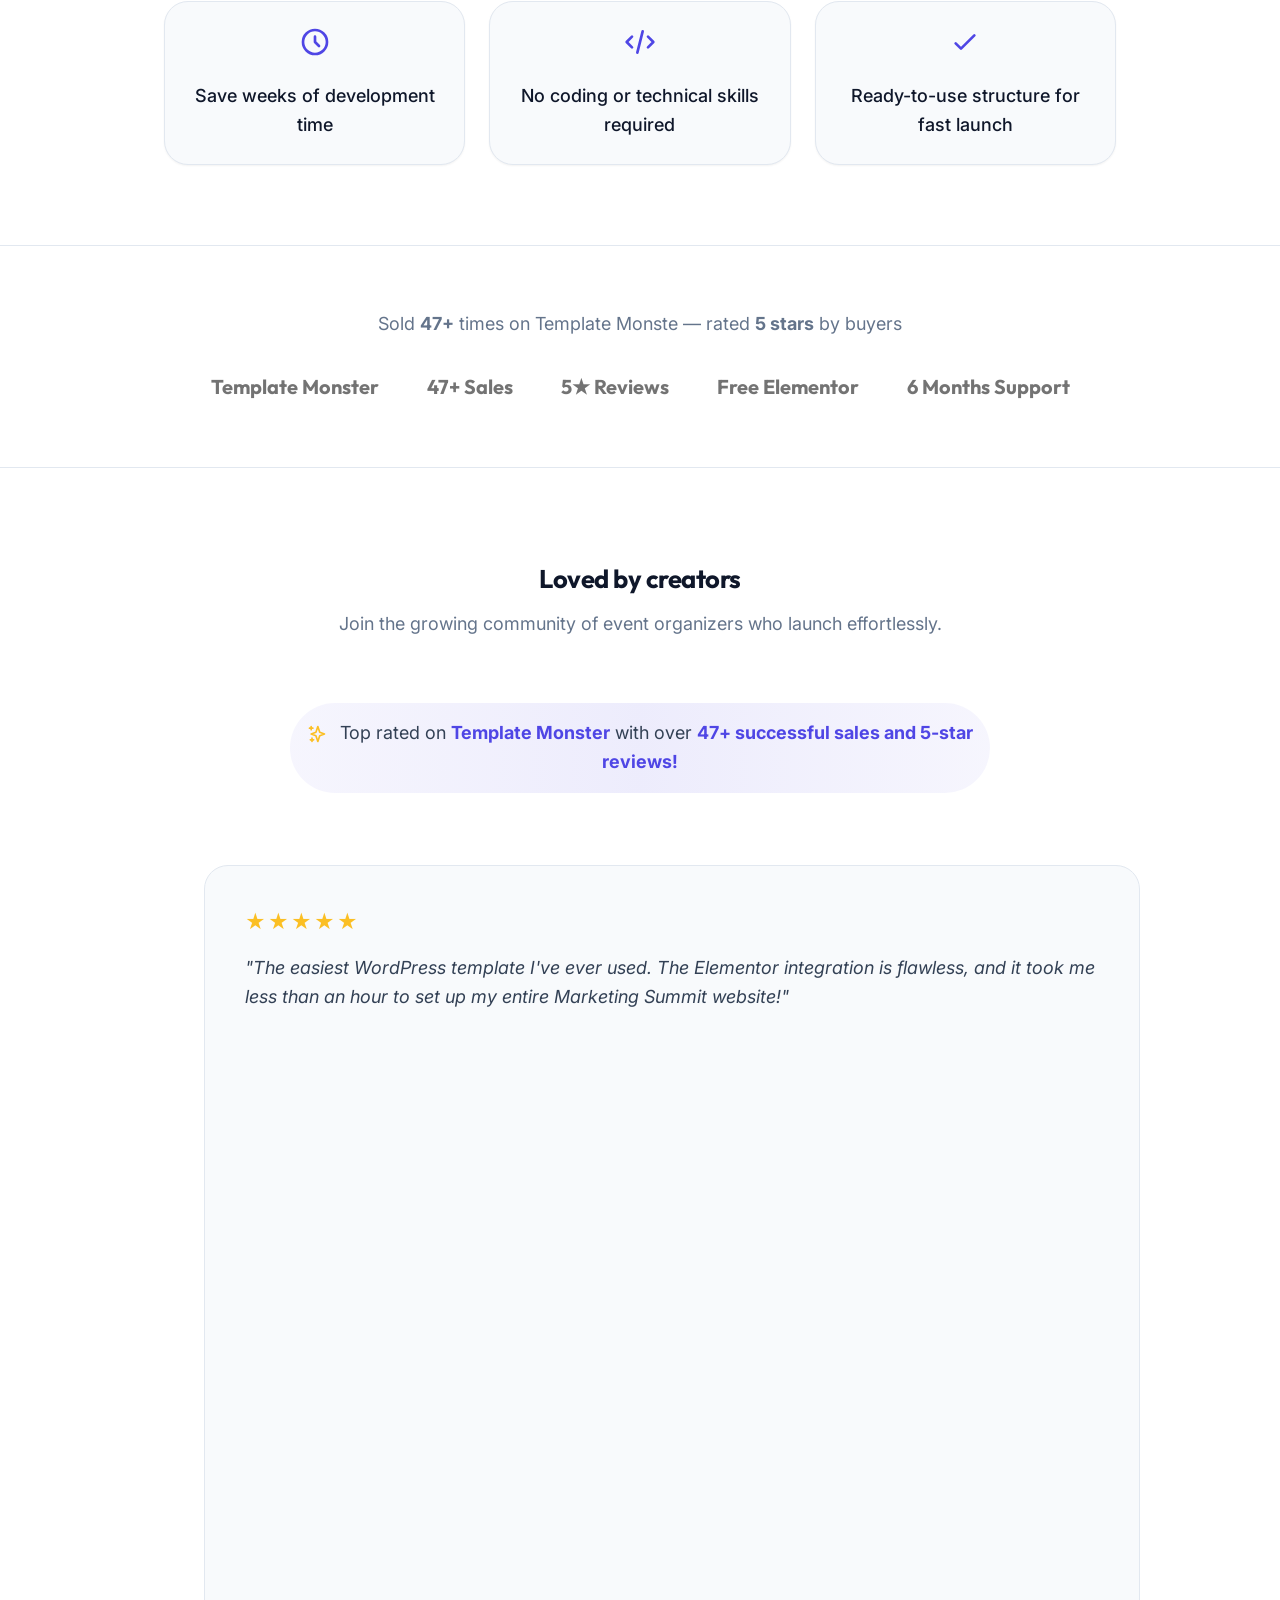
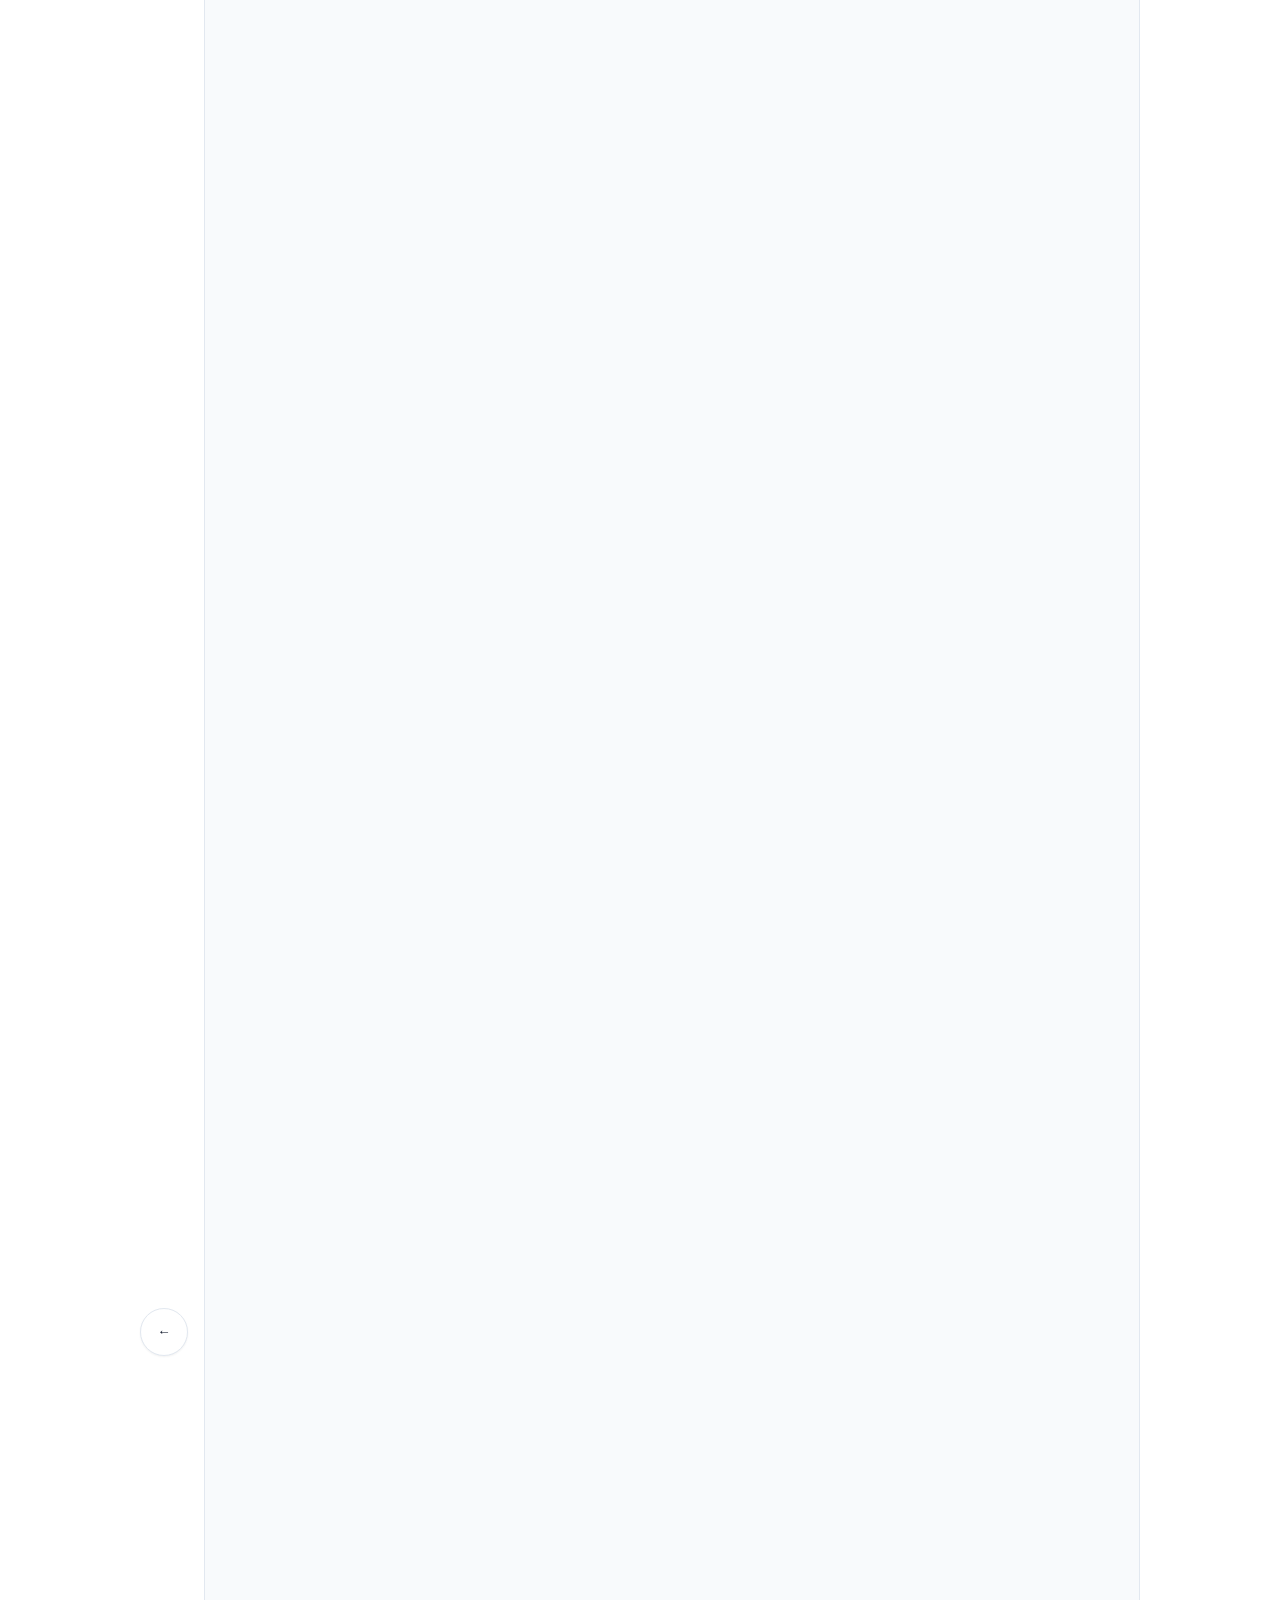
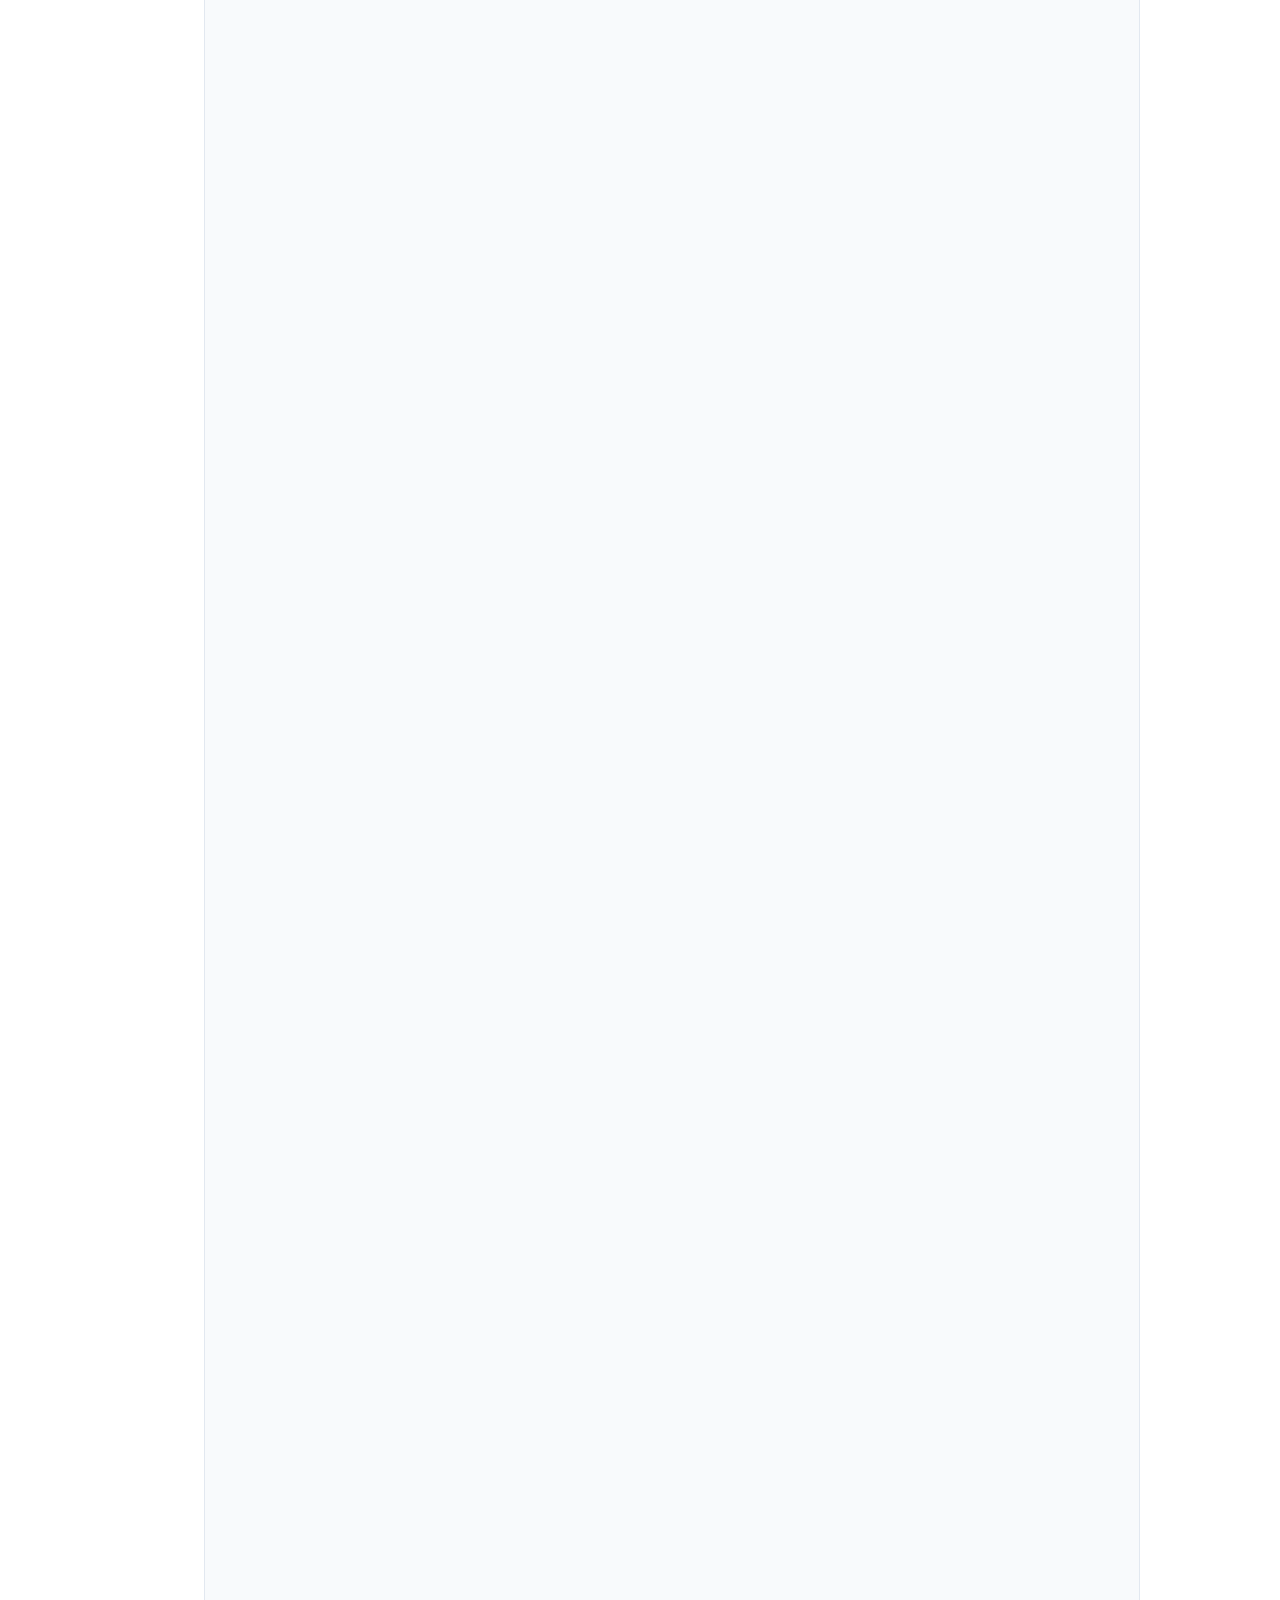
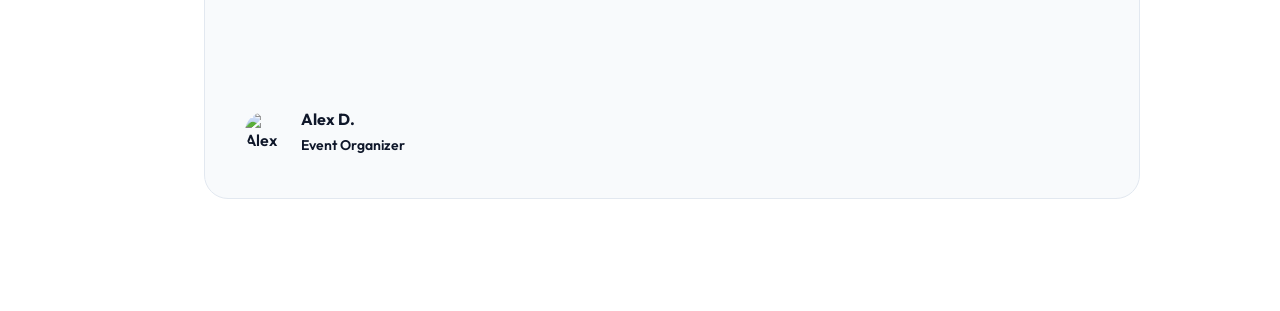
==== commit 5e86db1b: "Update index.html Замена отзывов и закоментирован блок с карточками "Measurable Outcomes"" ====
--- a/index.html
+++ b/index.html
@@ -286,15 +286,15 @@
          Mobile padding: 1.5rem sides (default .container)
          To change: add CSS .case-studies > .container { padding: 0 Xrem; } in @media block
          ═══════════════════════════════════════════════════════════════════ -->
-    <section class="case-studies" style="padding: 6rem 0; background-color: var(--clr-bg-alt);">
+     <!--<section class="case-studies" style="padding: 6rem 0; background-color: var(--clr-bg-alt);">
         <div class="container">
             <div class="section-header">
                 <h2 class="section-title">Measurable Outcomes</h2>
                 <p class="section-subtitle">Real results from event organizers who used our template.</p>
             </div>
-            <div style="display: grid; grid-template-columns: repeat(auto-fit, minmax(300px, 1fr)); gap: 2rem;">
+            <div style="display: grid; grid-template-columns: repeat(auto-fit, minmax(300px, 1fr)); gap: 2rem;">-->
                 <!-- Case Study 1 -->
-                <div
+                 <!--<div
                     style="background: var(--clr-white); border: 1px solid var(--clr-border); border-radius: var(--border-radius-lg); padding: 2rem; box-shadow: var(--shadow-sm);">
                     <div
                         style="font-size: 2.5rem; font-weight: 800; color: var(--clr-primary); font-family: var(--font-heading); margin-bottom: 0.5rem;">
@@ -314,9 +314,9 @@
                             <div style="font-size: 0.875rem; color: var(--clr-muted);">Tech Meetup Lead</div>
                         </div>
                     </div>
-                </div>
+                </div>-->
                 <!-- Case Study 2 -->
-                <div
+                <!--<div
                     style="background: var(--clr-white); border: 1px solid var(--clr-border); border-radius: var(--border-radius-lg); padding: 2rem; box-shadow: var(--shadow-sm);">
                     <div
                         style="font-size: 2.5rem; font-weight: 800; color: var(--clr-primary); font-family: var(--font-heading); margin-bottom: 0.5rem;">
@@ -336,9 +336,9 @@
                             <div style="font-size: 0.875rem; color: var(--clr-muted);">CEO, Horizon Events</div>
                         </div>
                     </div>
-                </div>
+                </div>-->
                 <!-- Case Study 3 -->
-                <div
+                  <!--<div
                     style="background: var(--clr-white); border: 1px solid var(--clr-border); border-radius: var(--border-radius-lg); padding: 2rem; box-shadow: var(--shadow-sm);">
                     <div
                         style="font-size: 2.5rem; font-weight: 800; color: var(--clr-primary); font-family: var(--font-heading); margin-bottom: 0.5rem;">
@@ -360,8 +360,7 @@
                     </div>
                 </div>
             </div>
-        </div>
-    </section>
+        </div>-->
 
     <!-- ═══════════════════════════════════════════════════════════════════
          BLOCK: TESTIMONIALS / LOVED BY CREATORS
@@ -432,36 +431,32 @@
                     <div class="testimonial-card"
                         style="min-width: 100%; max-width: 400px; scroll-snap-align: center; flex-shrink: 0; display: flex; flex-direction: column;">
                         <div class="testimonial-card__stars">★★★★★</div>
-                        <p class="testimonial-card__quote">"Fantastic design out of the box! We saw a 30% increase in
-                            ticket sales merely because our site finally looked trustworthy and professional. Highly
-                            recommended."</p>
+                        <p class="testimonial-card__quote">"Good deal! A complete conference template. The manual is very helpful."</p>
                         <div class="testimonial-card__author"
                             style="margin-top: auto; display: flex; align-items: center; gap: 1rem;">
-                            <img src="https://randomuser.me/api/portraits/men/32.jpg" alt="John T."
+                            <img src="https://randomuser.me/api/portraits/men/32.jpg" alt="Oleksandr Oleshko"
                                 style="width: 40px; height: 40px; border-radius: 50%; object-fit: cover;">
                             <div>
-                                <strong style="display: block; color: var(--clr-heading);">John T.</strong>
-                                <span style="font-size: 0.875rem;">Tech Meetup Lead</span>
+                                <strong style="display: block; color: var(--clr-heading);">Oleksandr Oleshko</strong>
+                                <span style="font-size: 0.875rem;">Verified buyer</span>
                             </div>
                         </div>
                     </div>
                     <div class="testimonial-card"
                         style="min-width: 100%; max-width: 400px; scroll-snap-align: center; flex-shrink: 0; display: flex; flex-direction: column;">
                         <div class="testimonial-card__stars">★★★★★</div>
-                        <p class="testimonial-card__quote">"The Elementor setup is so straightforward that my junior
-                            team member took over updating the schedule without any training. The layout itself is
-                            extremely smart."</p>
+                        <p class="testimonial-card__quote">"Awesome product—easy to install, with no issues. Five stars."</p>
                         <div class="testimonial-card__author"
                             style="margin-top: auto; display: flex; align-items: center; gap: 1rem;">
-                            <img src="https://randomuser.me/api/portraits/women/44.jpg" alt="Sarah K."
+                            <img src="https://randomuser.me/api/portraits/women/44.jpg" alt="Ivan"
                                 style="width: 40px; height: 40px; border-radius: 50%; object-fit: cover;">
                             <div>
-                                <strong style="display: block; color: var(--clr-heading);">Sarah K.</strong>
-                                <span style="font-size: 0.875rem;">CEO at Horizon Events</span>
+                                <strong style="display: block; color: var(--clr-heading);">Ivan</strong>
+                                <span style="font-size: 0.875rem;">Freelance Developer</span>
                             </div>
                         </div>
                     </div>
-                    <div class="testimonial-card"
+                    <!--<div class="testimonial-card"
                         style="min-width: 100%; max-width: 400px; scroll-snap-align: center; flex-shrink: 0; display: flex; flex-direction: column;">
                         <div class="testimonial-card__stars">★★★★★</div>
                         <p class="testimonial-card__quote">"Worth every penny. The included demo content alone saved us
@@ -483,7 +478,7 @@
                     onmouseout="this.style.background='var(--clr-white)';">&#8594;</button>
             </div>
         </div>
-    </section>
+    </section>-->
 
     <!-- ═══════════════════════════════════════════════════════════════════
          BLOCK: 3. VIEW LIVE DEMO
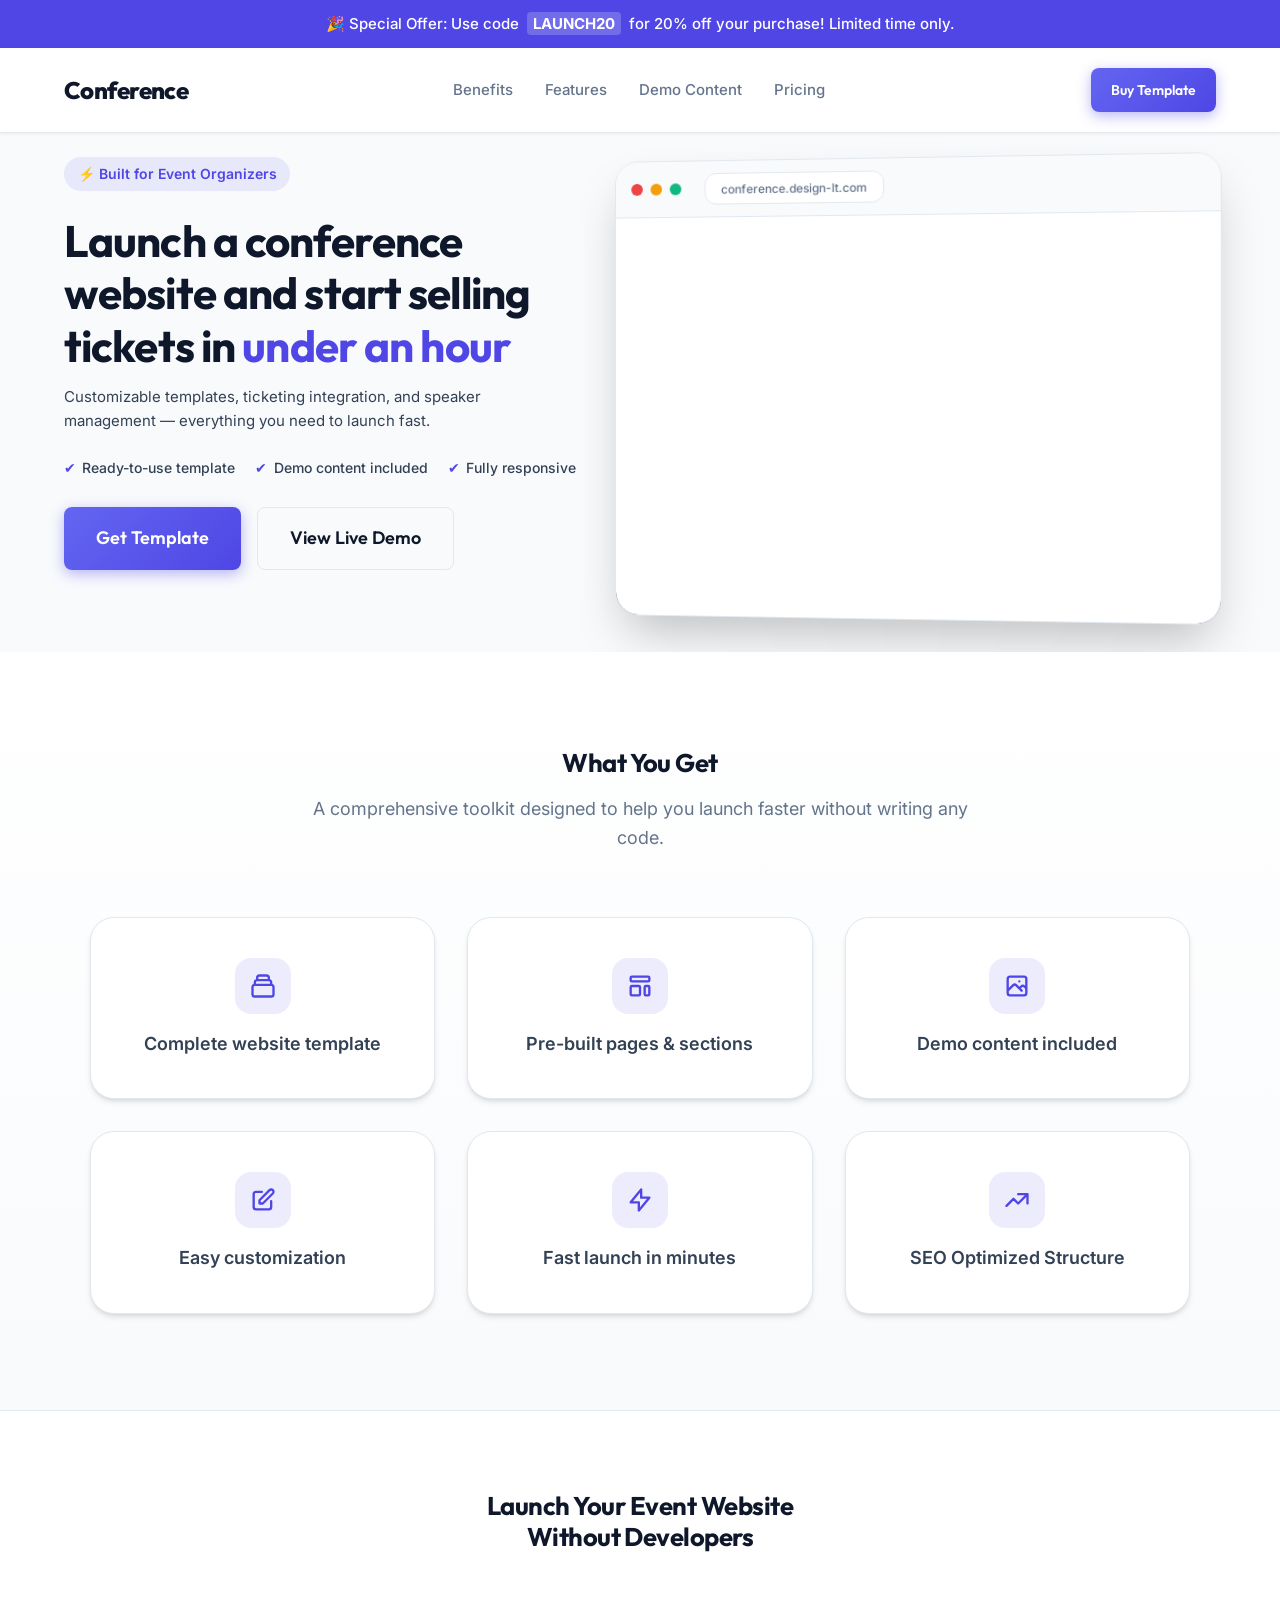
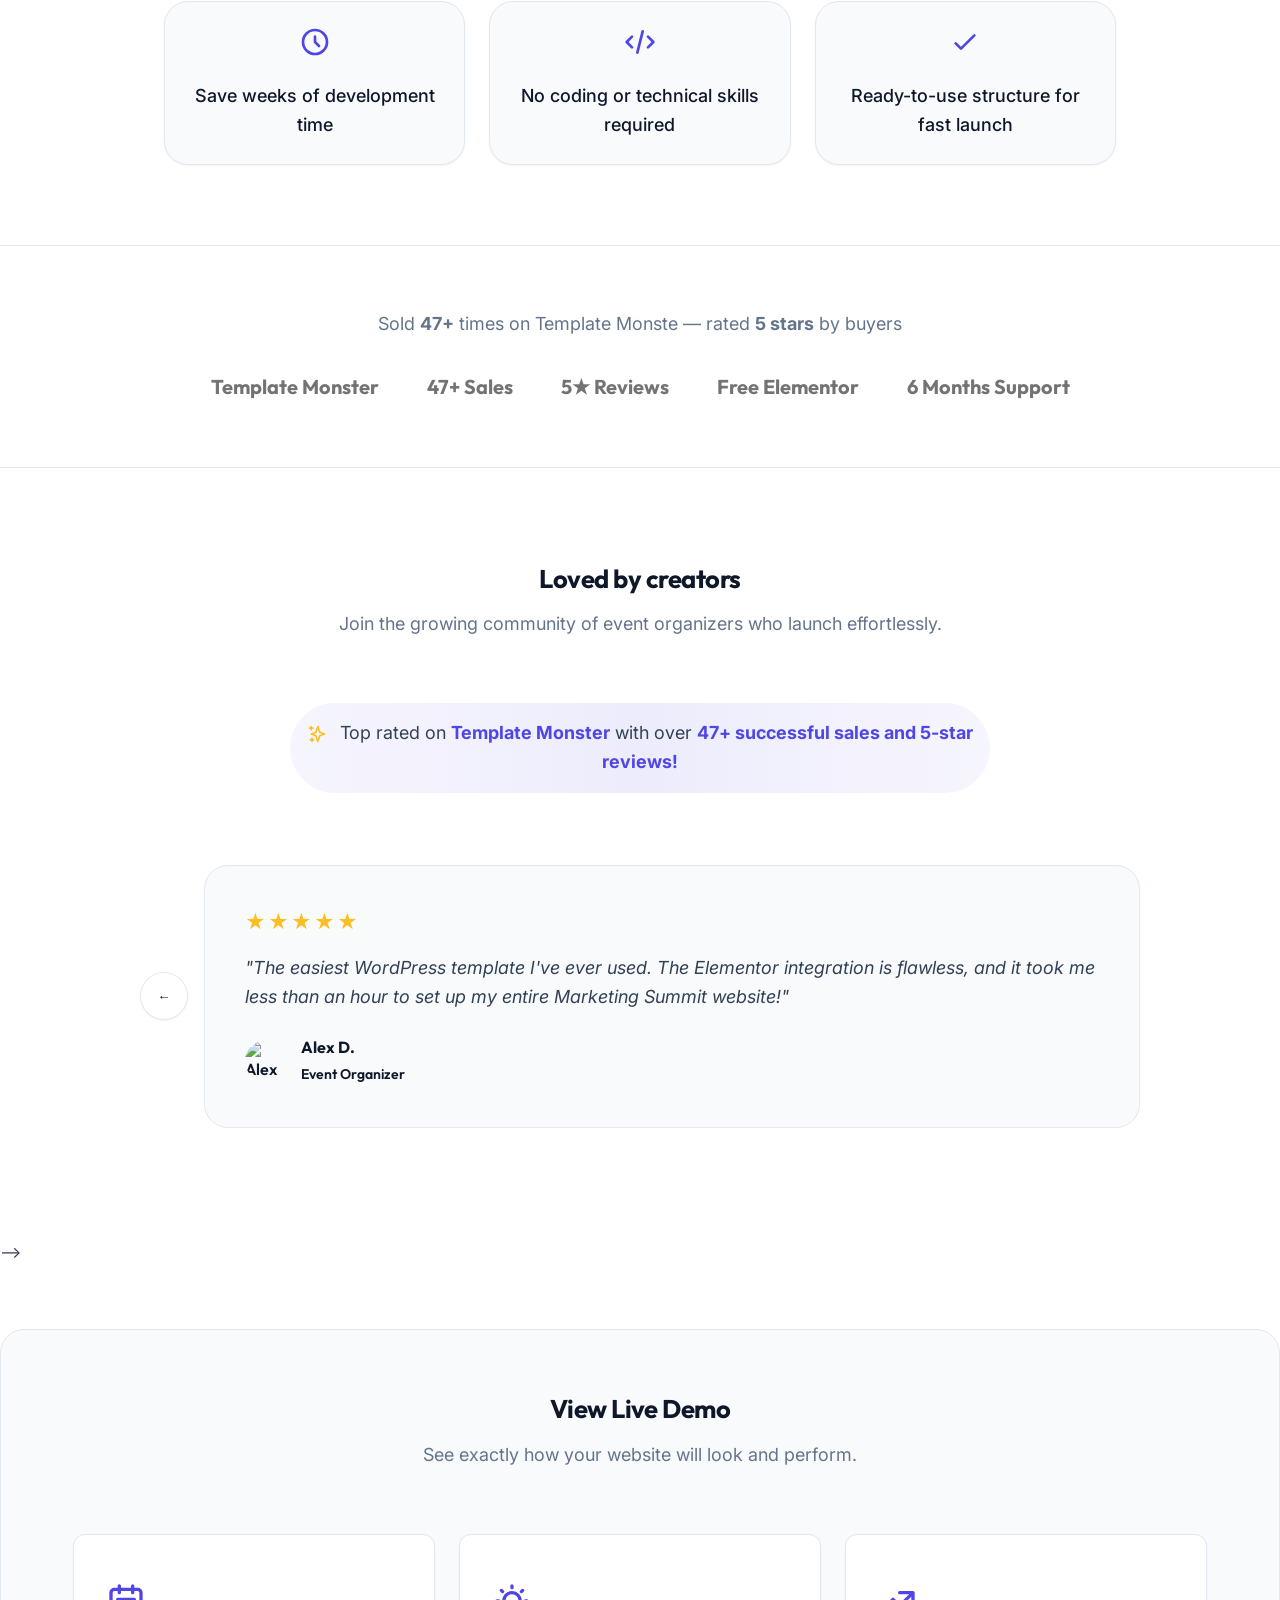
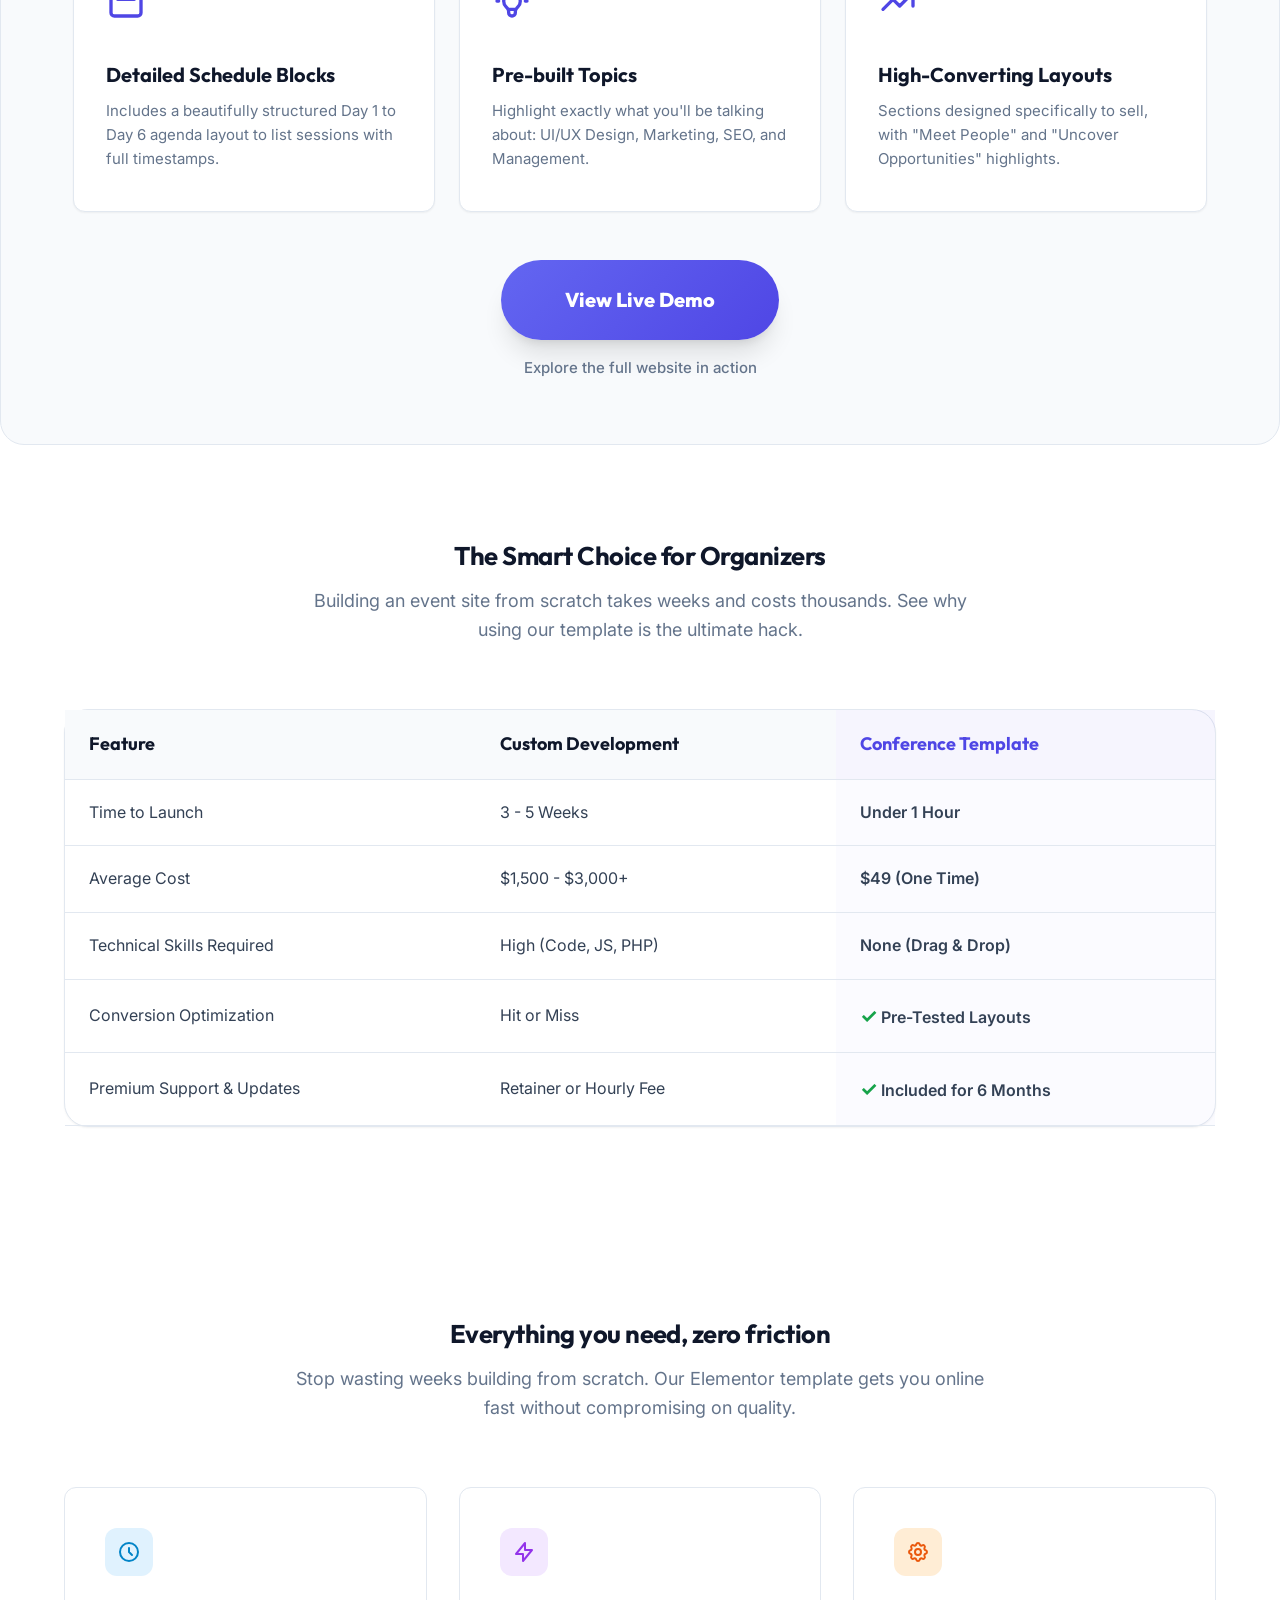
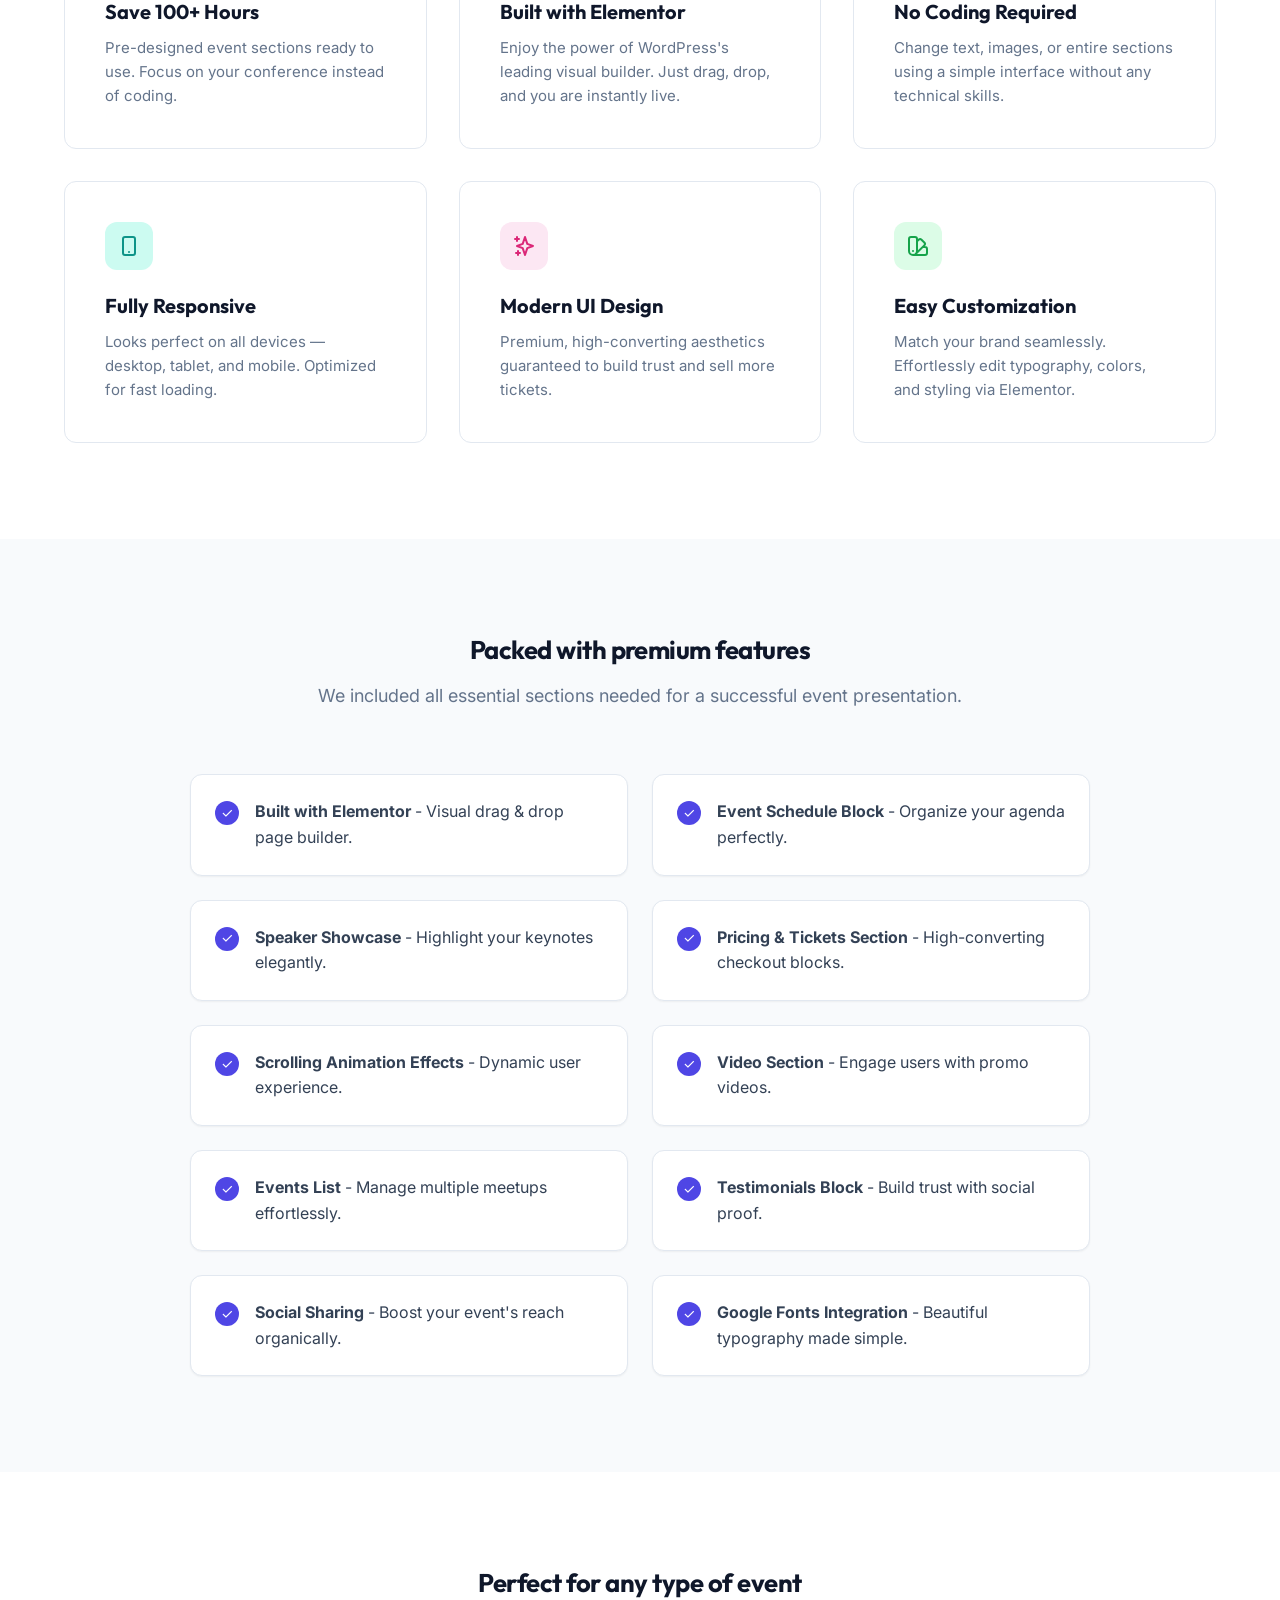
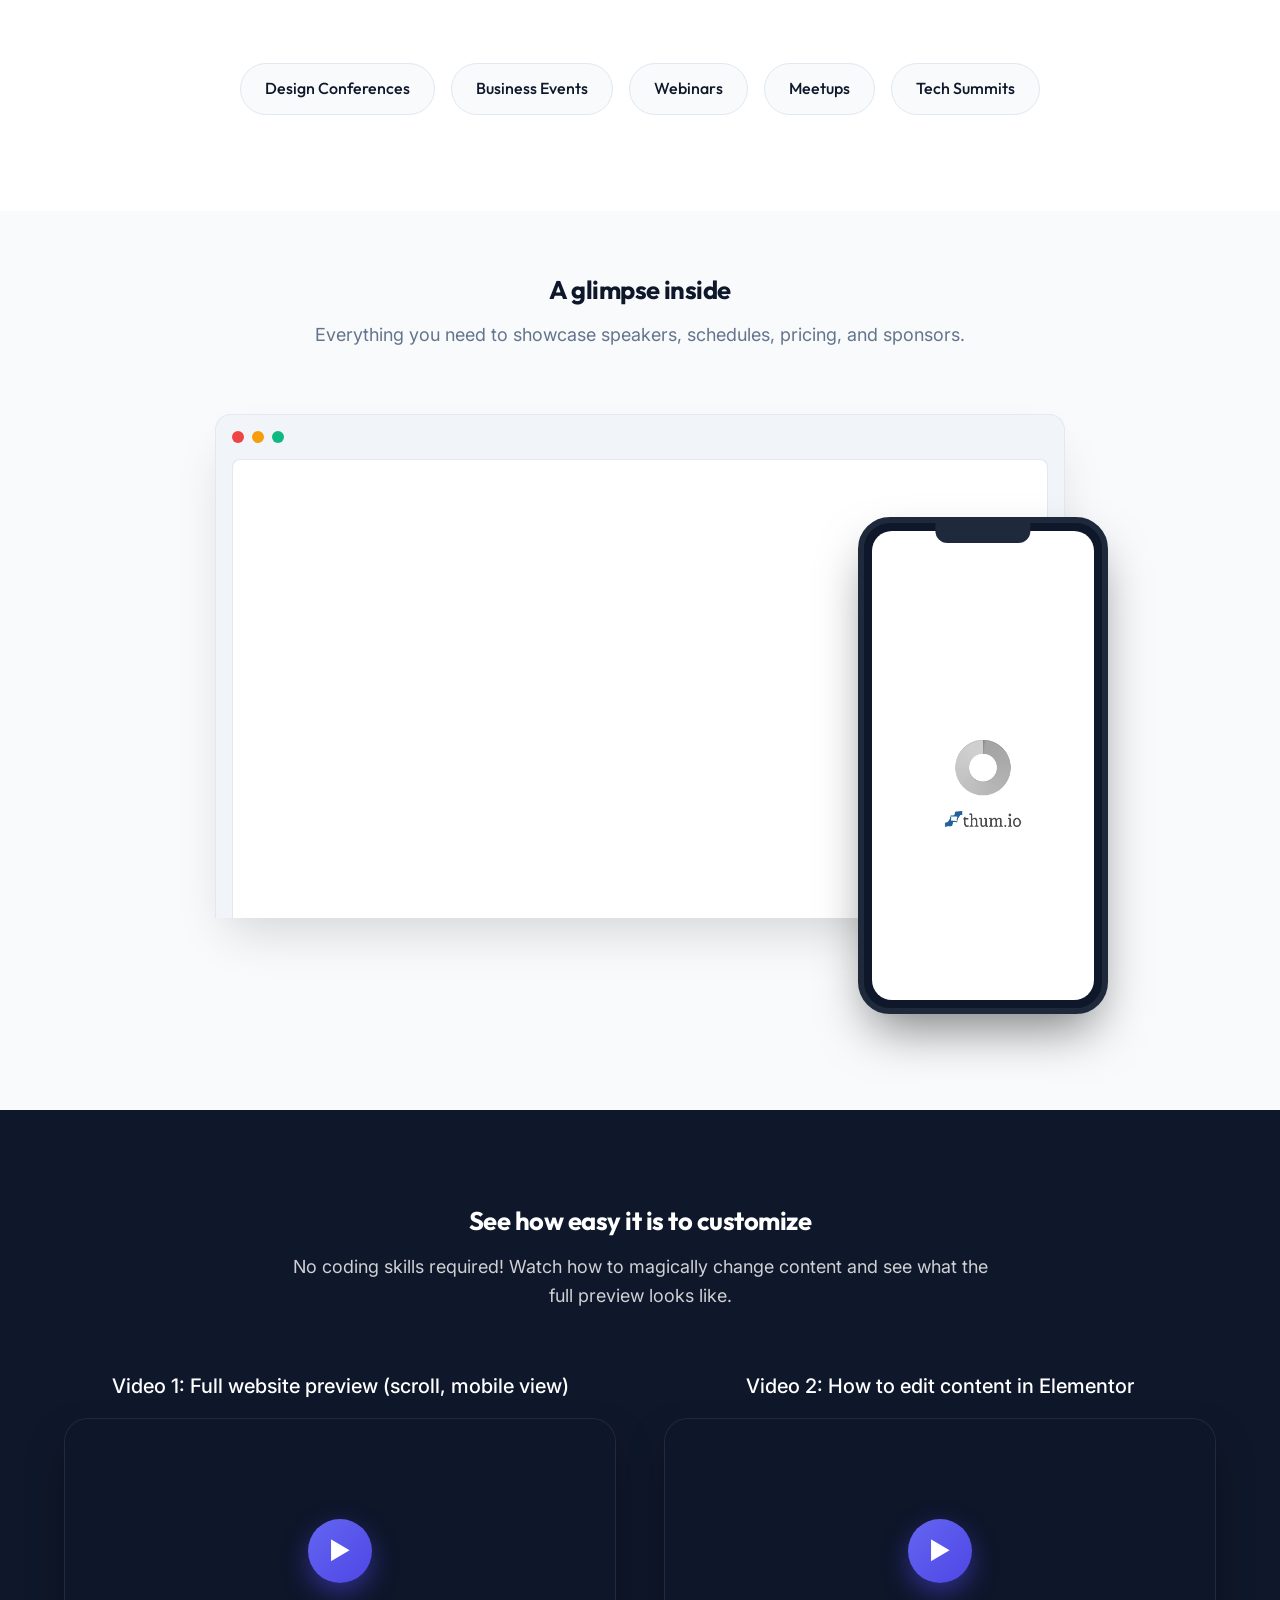
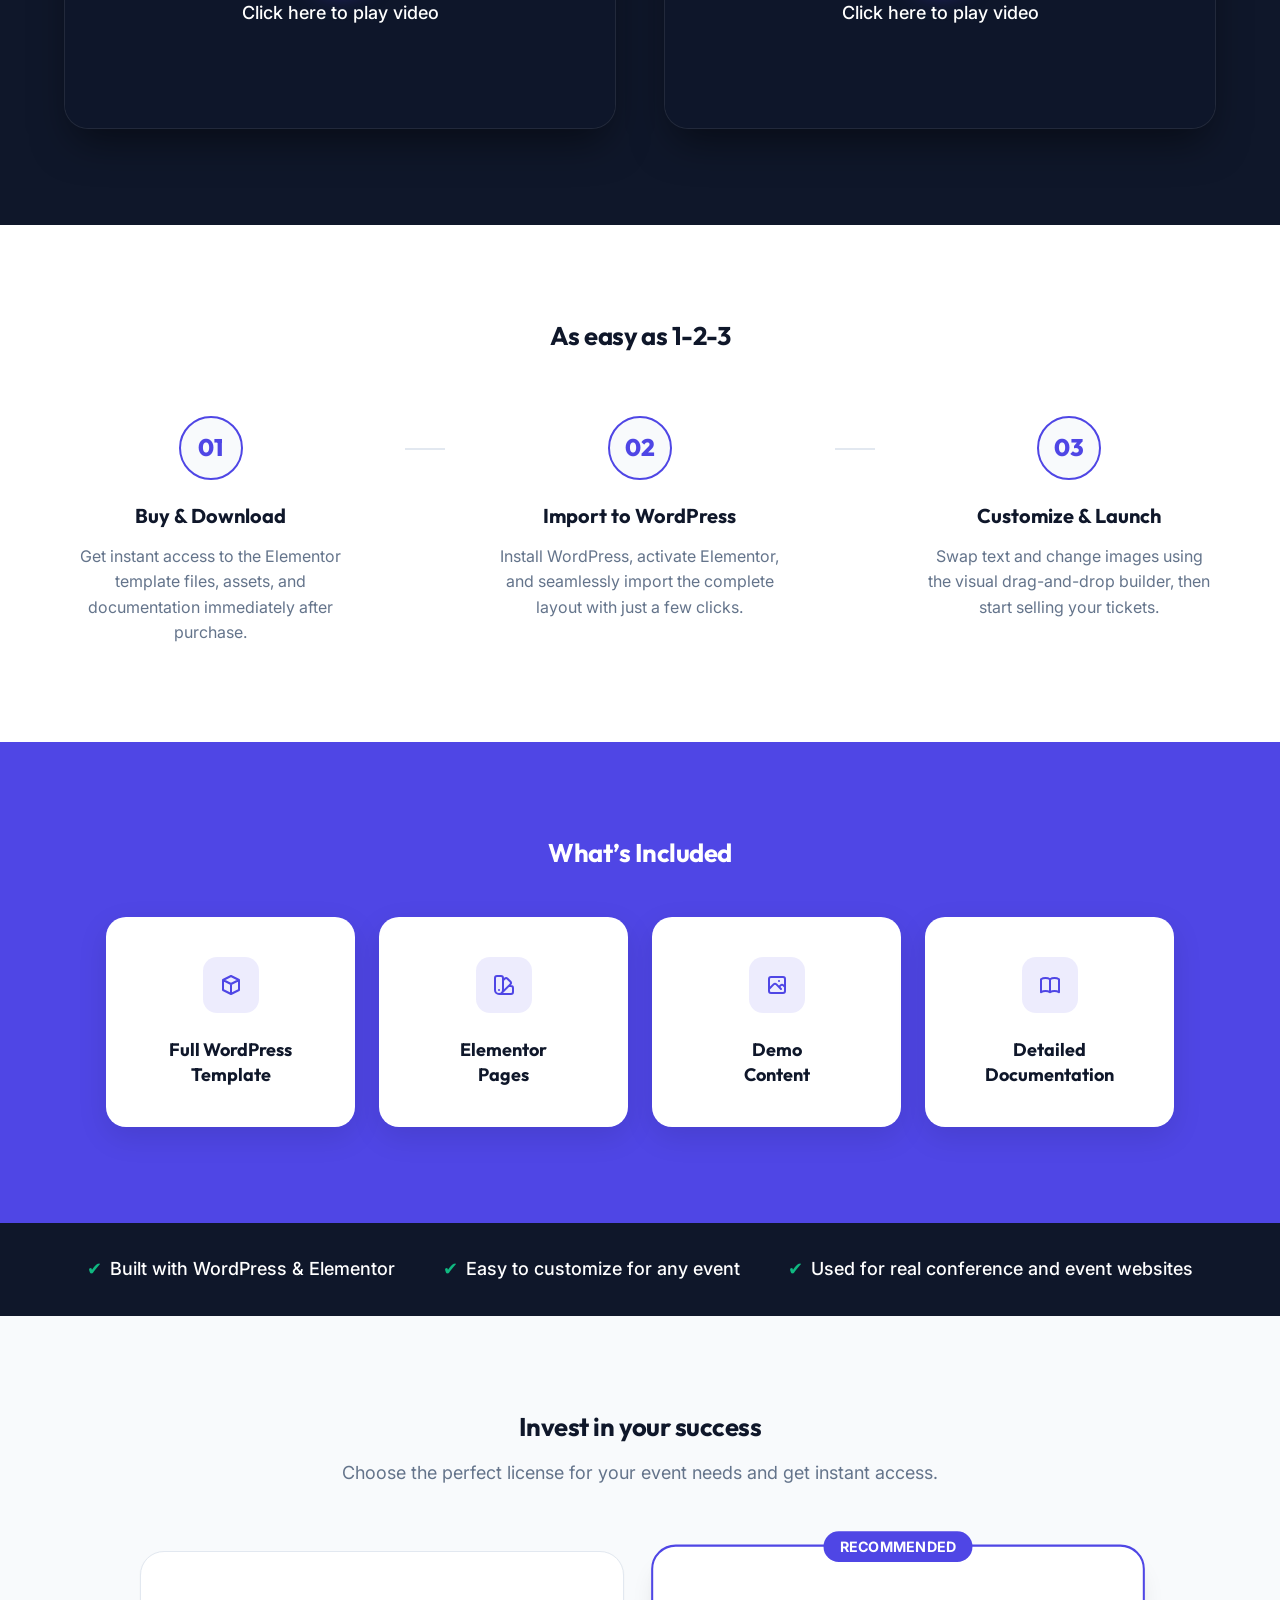
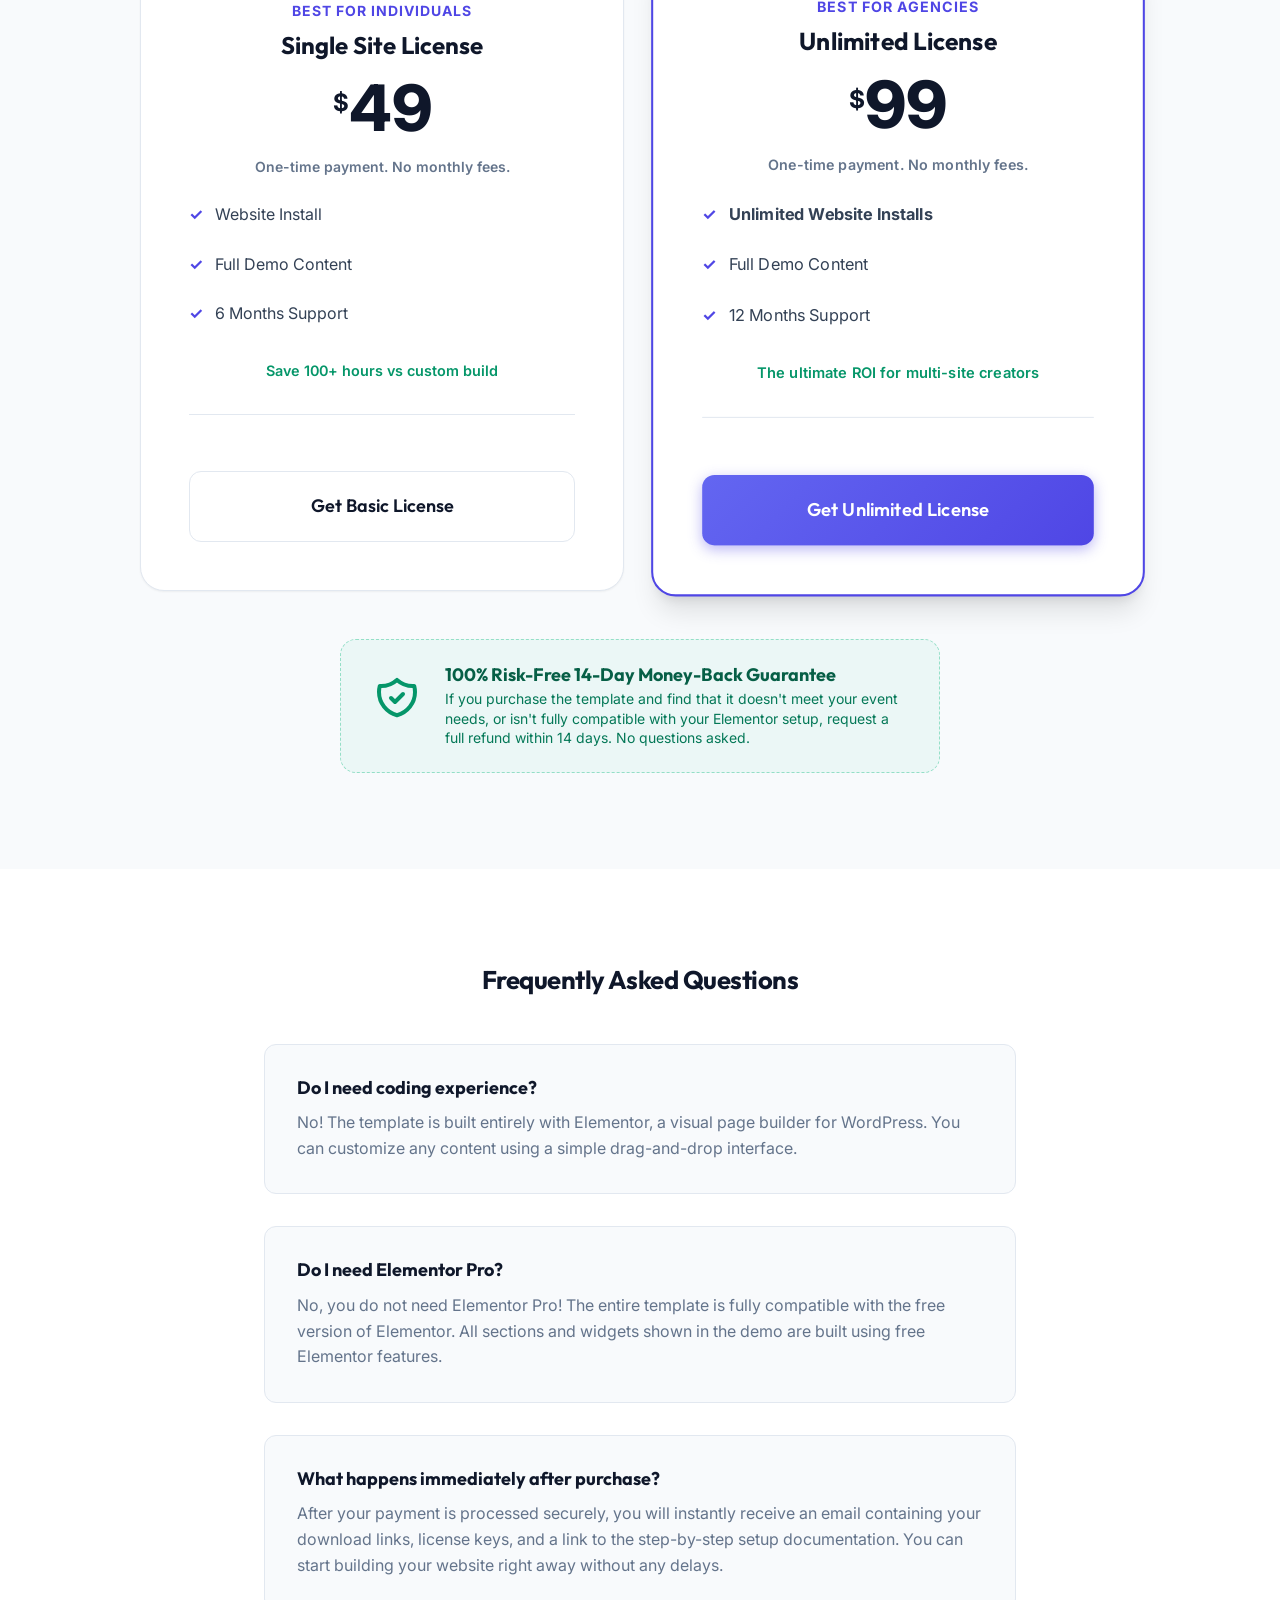
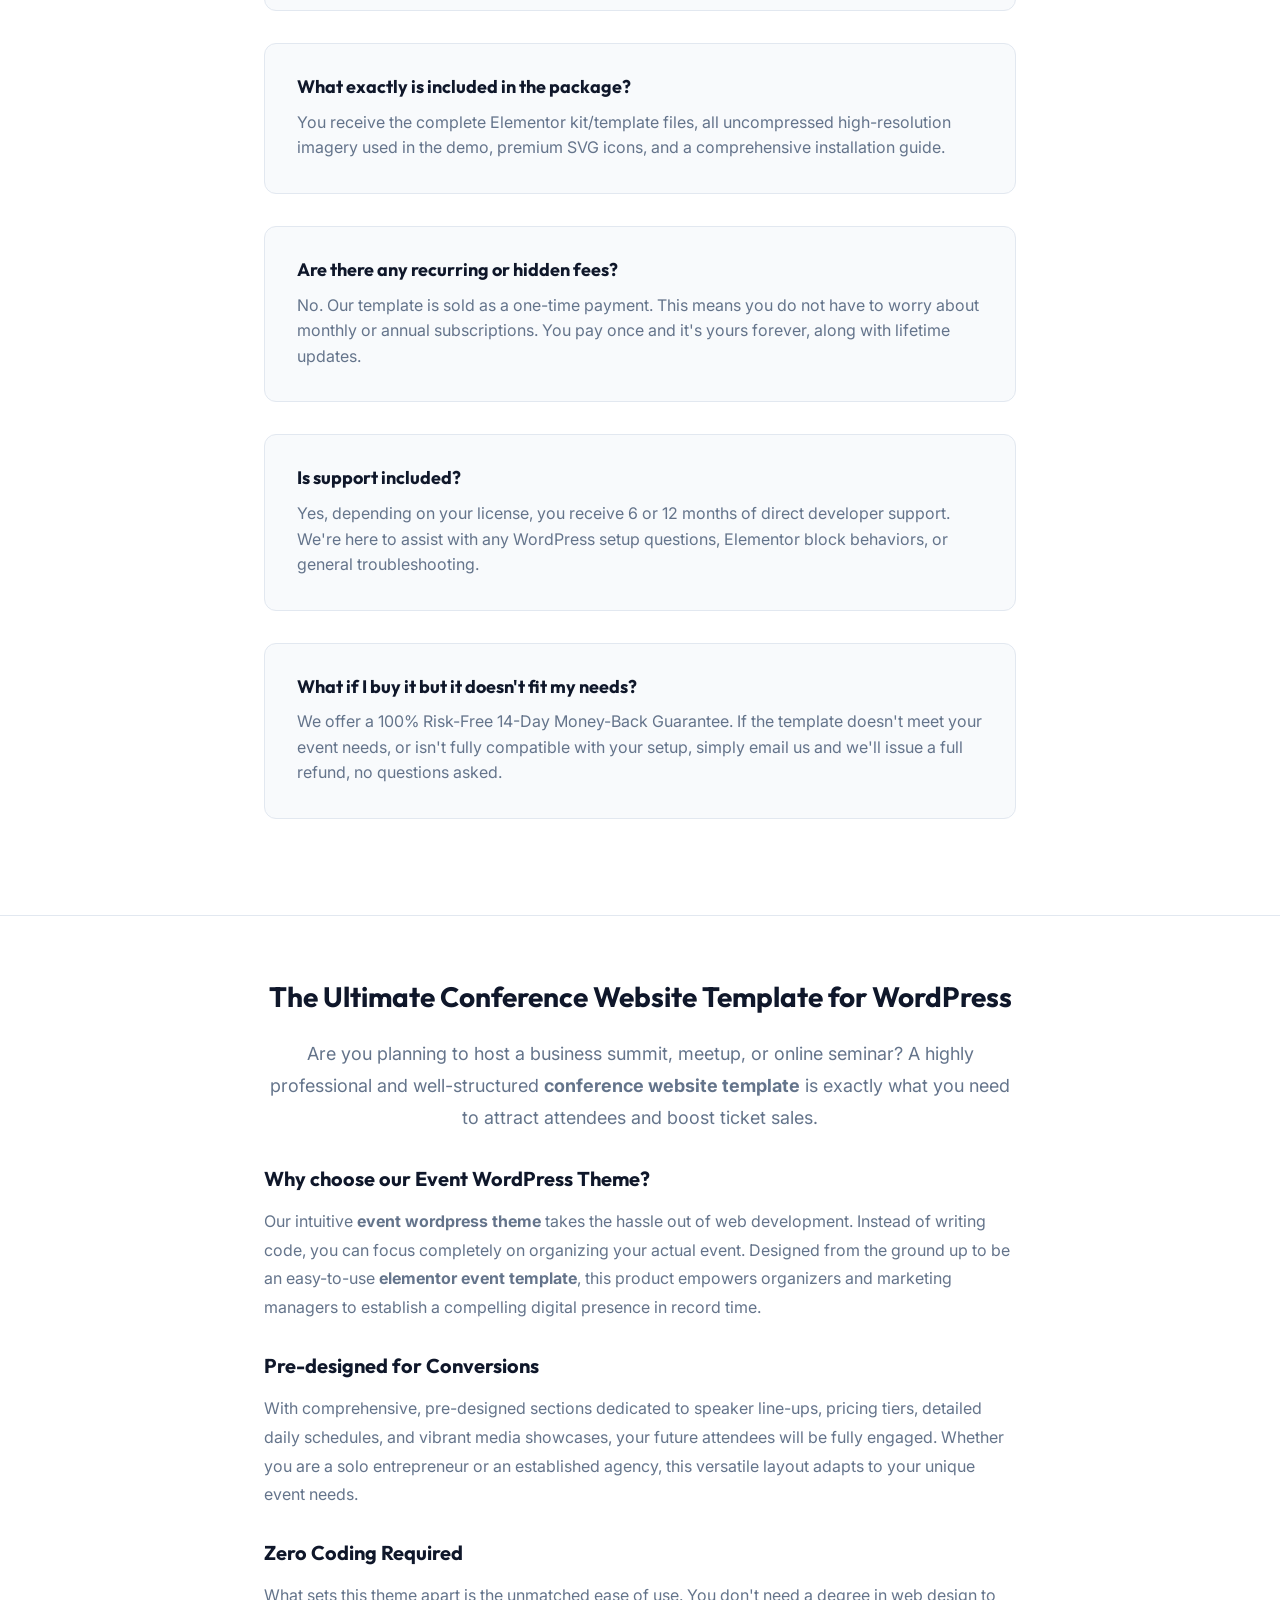
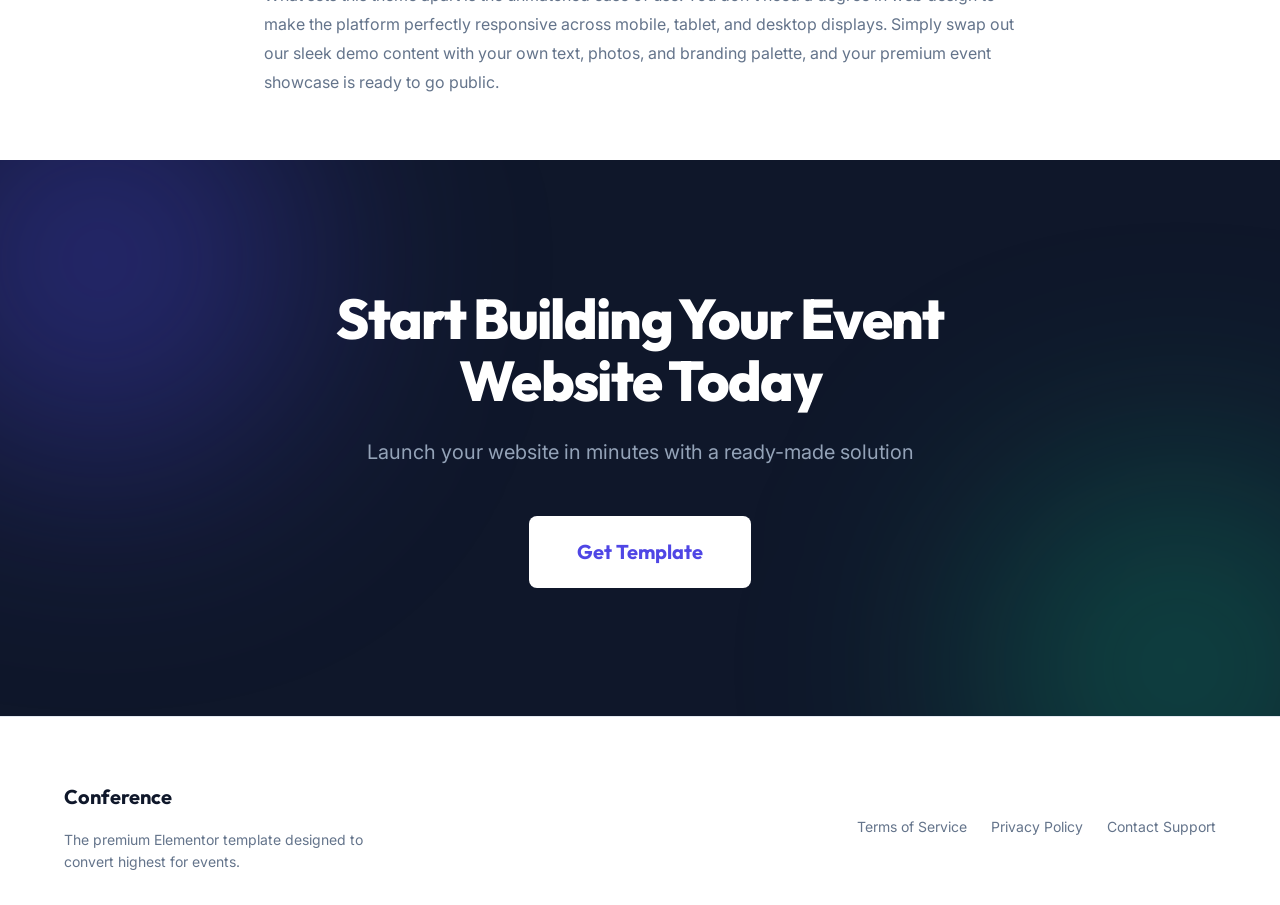
==== commit f7d01af4: "Update index.html" ====
--- a/index.html
+++ b/index.html
@@ -438,7 +438,7 @@
                                 style="width: 40px; height: 40px; border-radius: 50%; object-fit: cover;">
                             <div>
                                 <strong style="display: block; color: var(--clr-heading);">Oleksandr Oleshko</strong>
-                                <span style="font-size: 0.875rem;">Verified buyer</span>
+                                <span style="font-size: 0.875rem;">Freelance Developer</span>
                             </div>
                         </div>
                     </div>
@@ -471,7 +471,7 @@
                             </div>
                         </div>
                     </div>
-                </div>
+                </div>-->
                 <button onclick="document.getElementById('ts-slider').scrollBy({left: 400, behavior: 'smooth'})"
                     style="flex-shrink: 0; width: 48px; height: 48px; border-radius: 50%; border: 1px solid var(--clr-border); background: var(--clr-white); color: var(--clr-heading); display: flex; align-items: center; justify-content: center; cursor: pointer; transition: var(--transition); box-shadow: var(--shadow-sm);"
                     onmouseover="this.style.background='var(--clr-bg-alt)';"
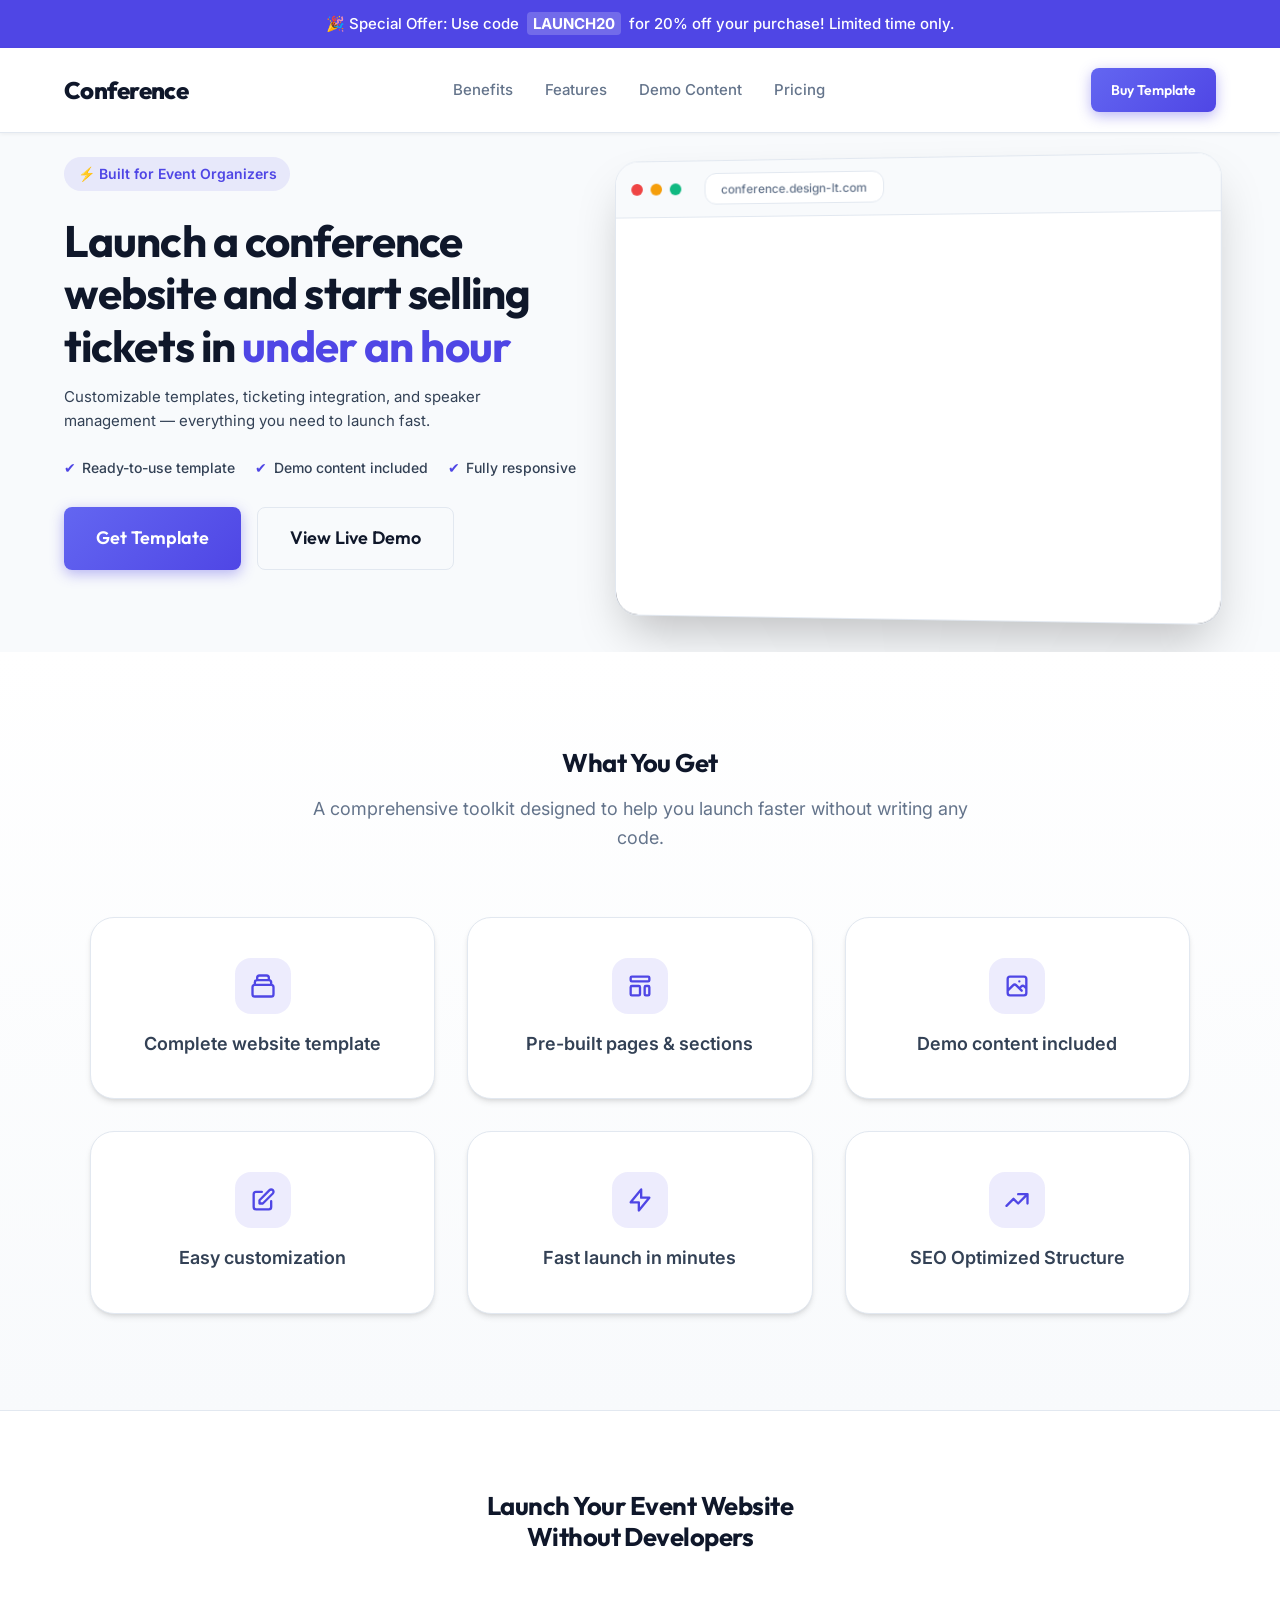
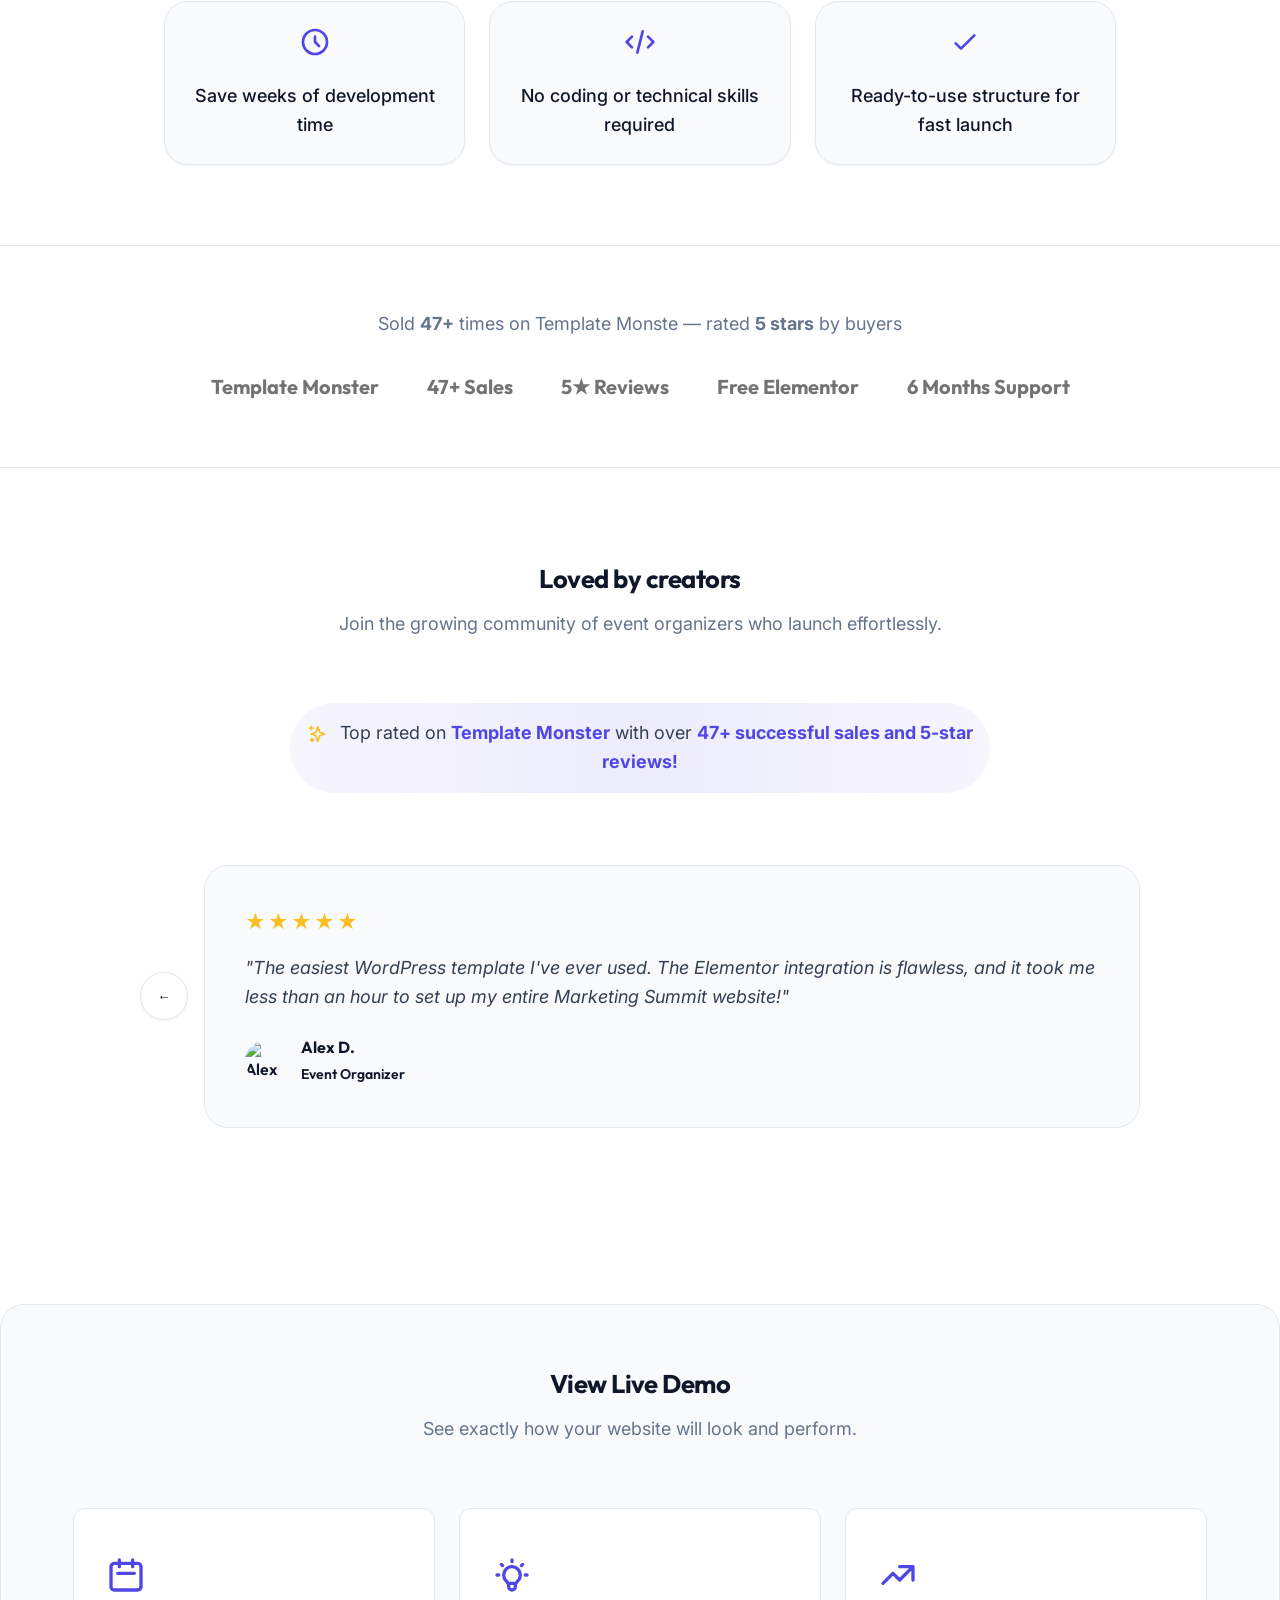
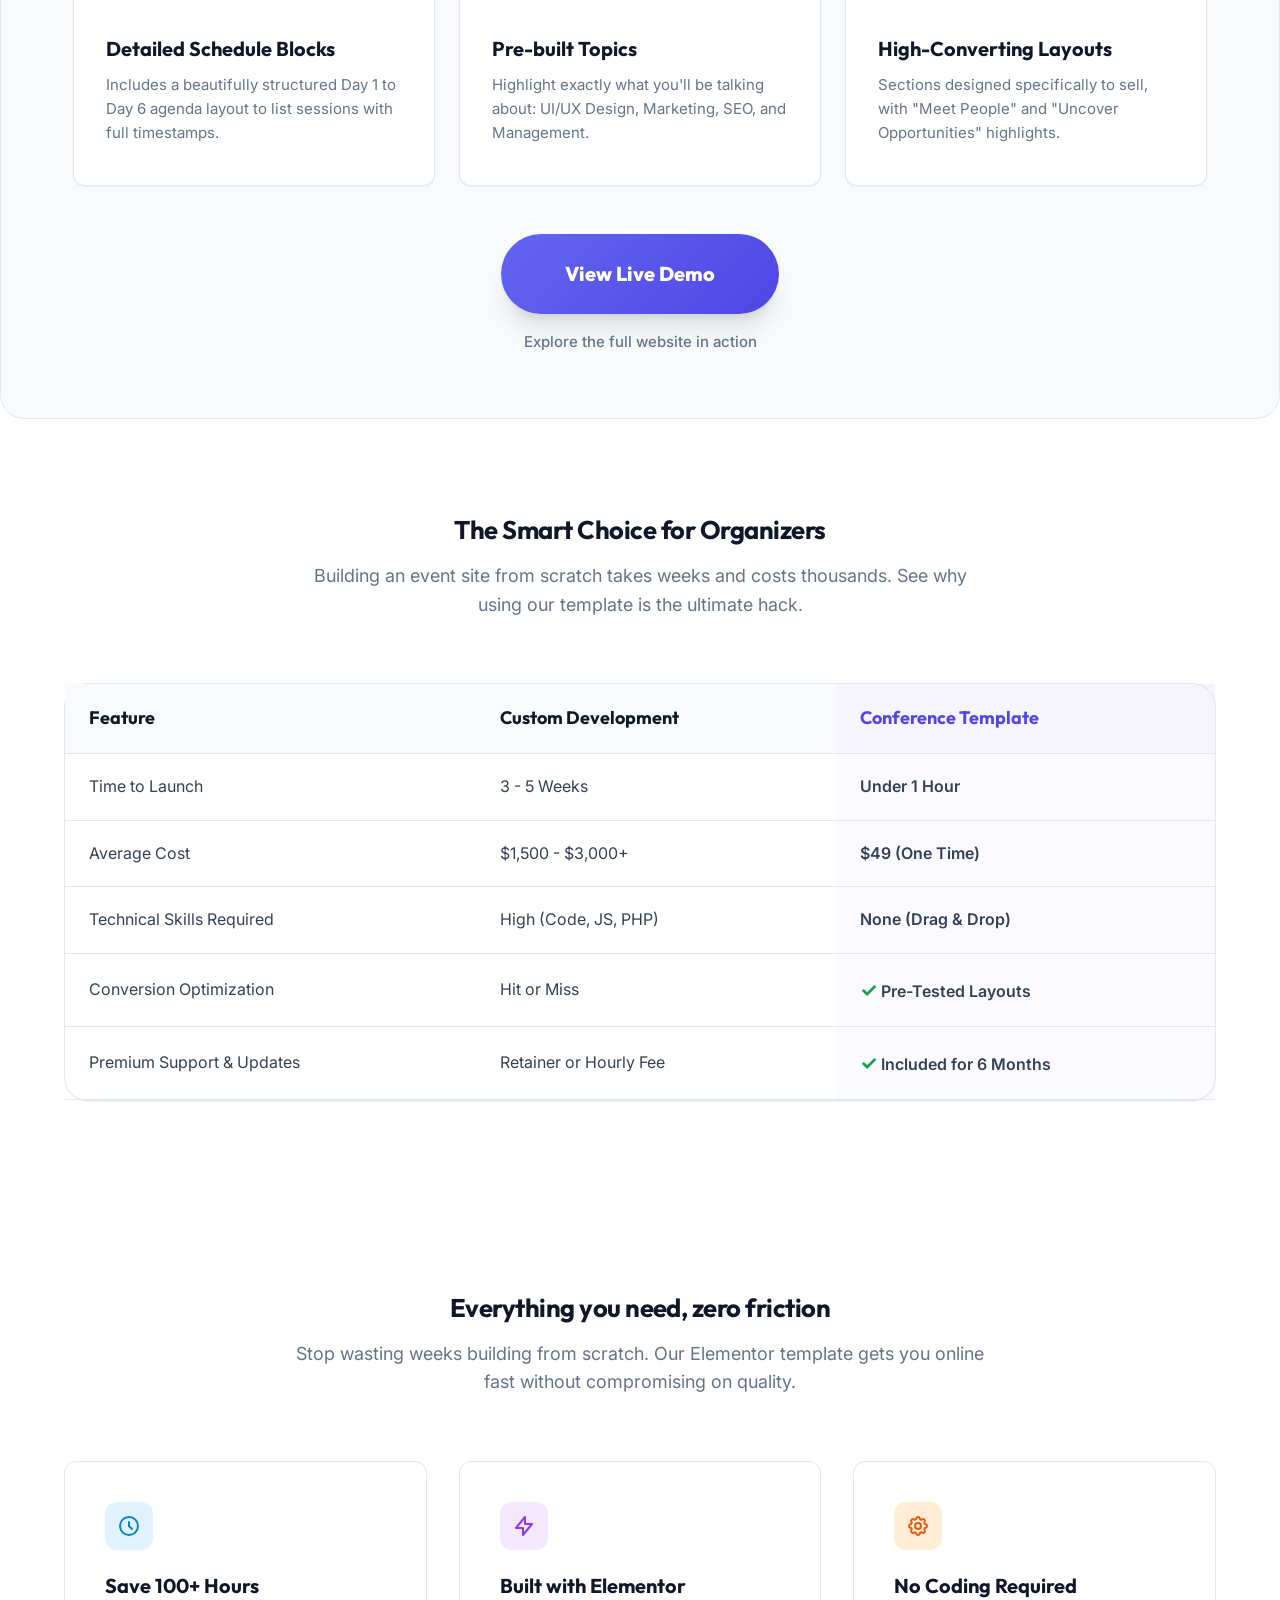
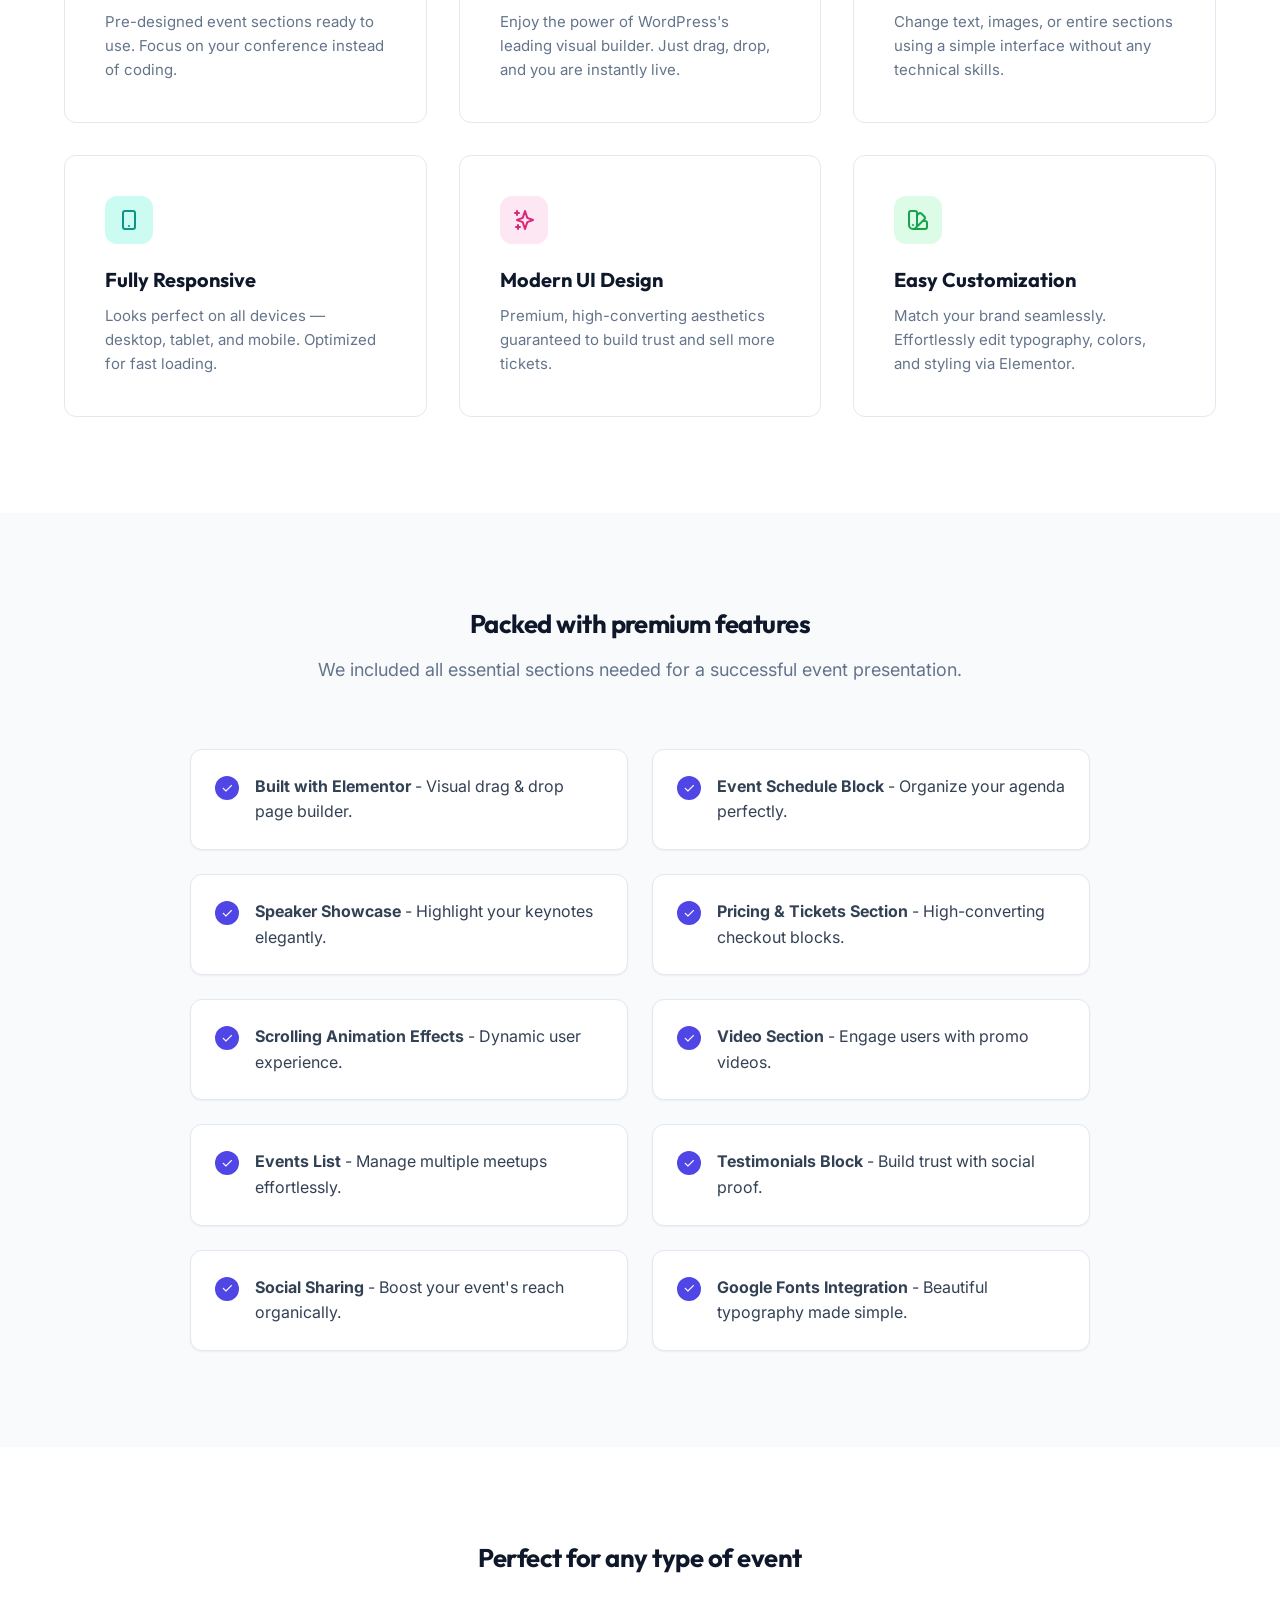
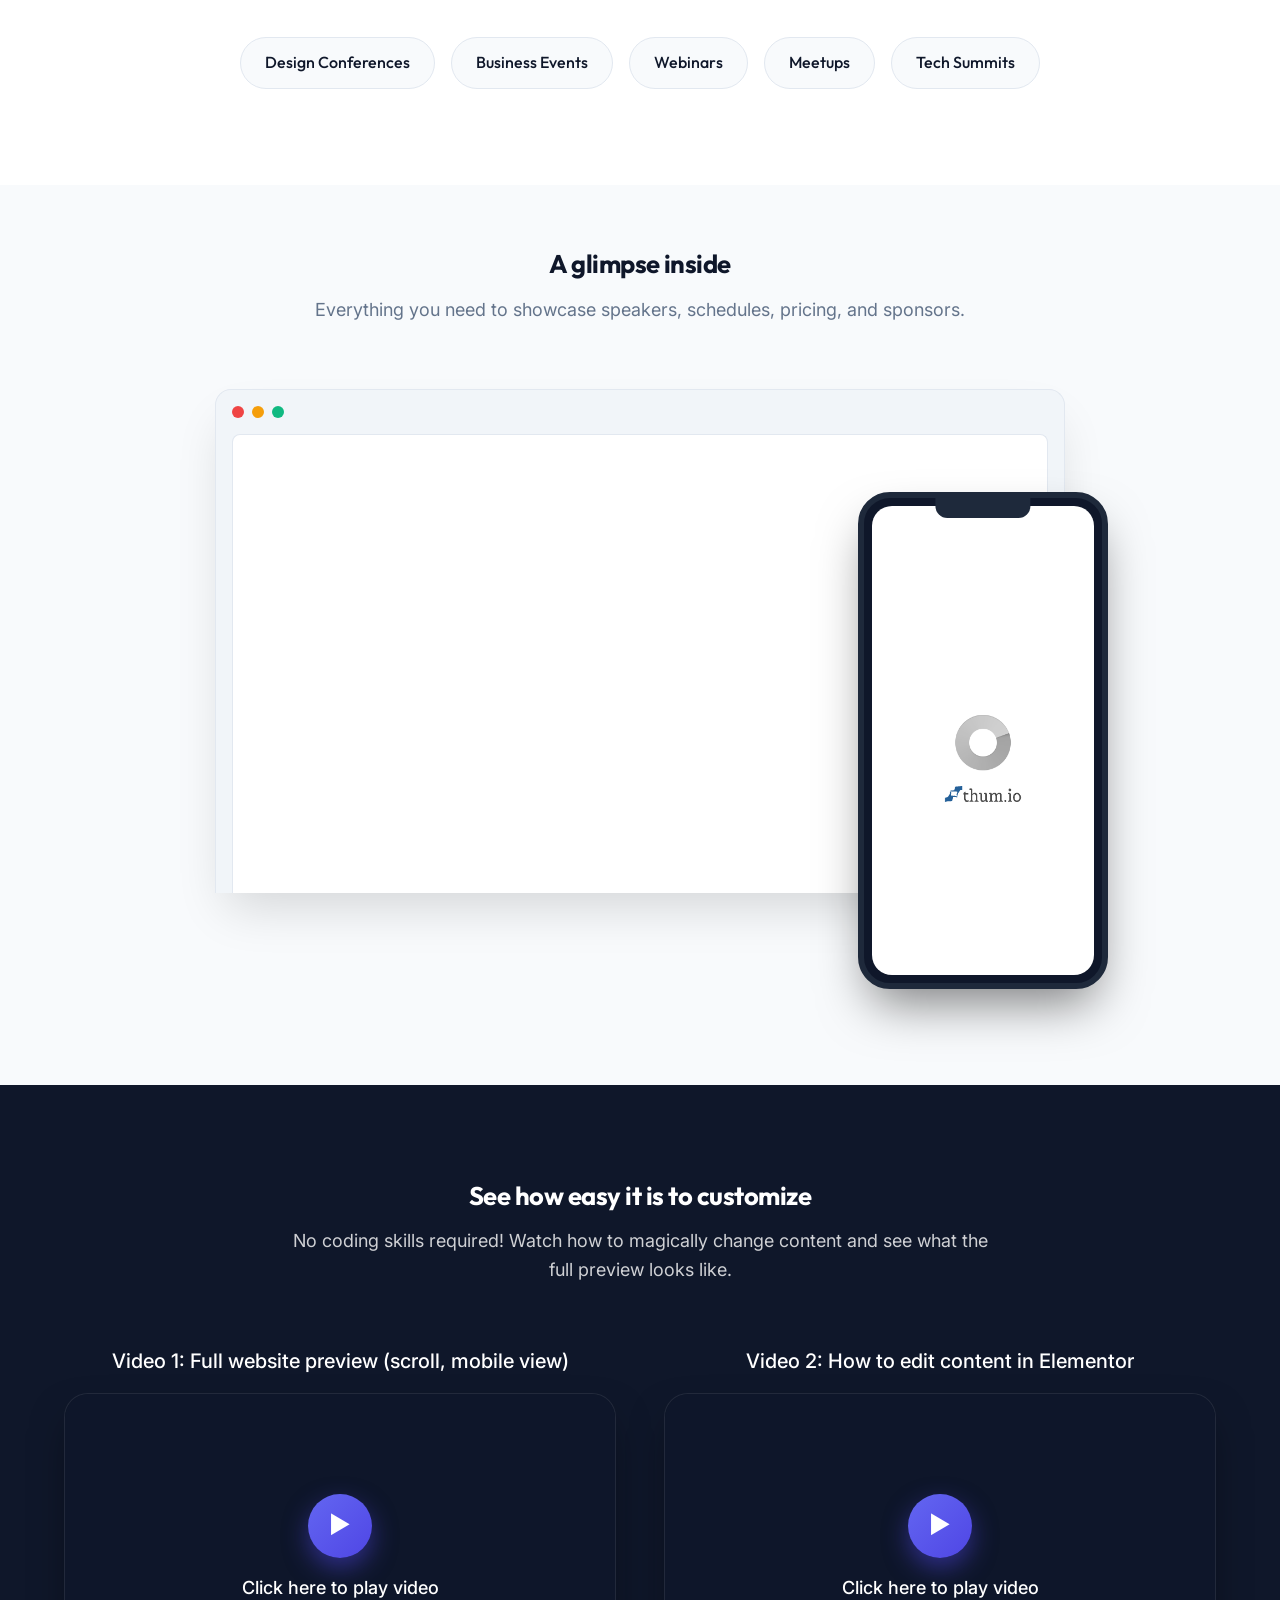
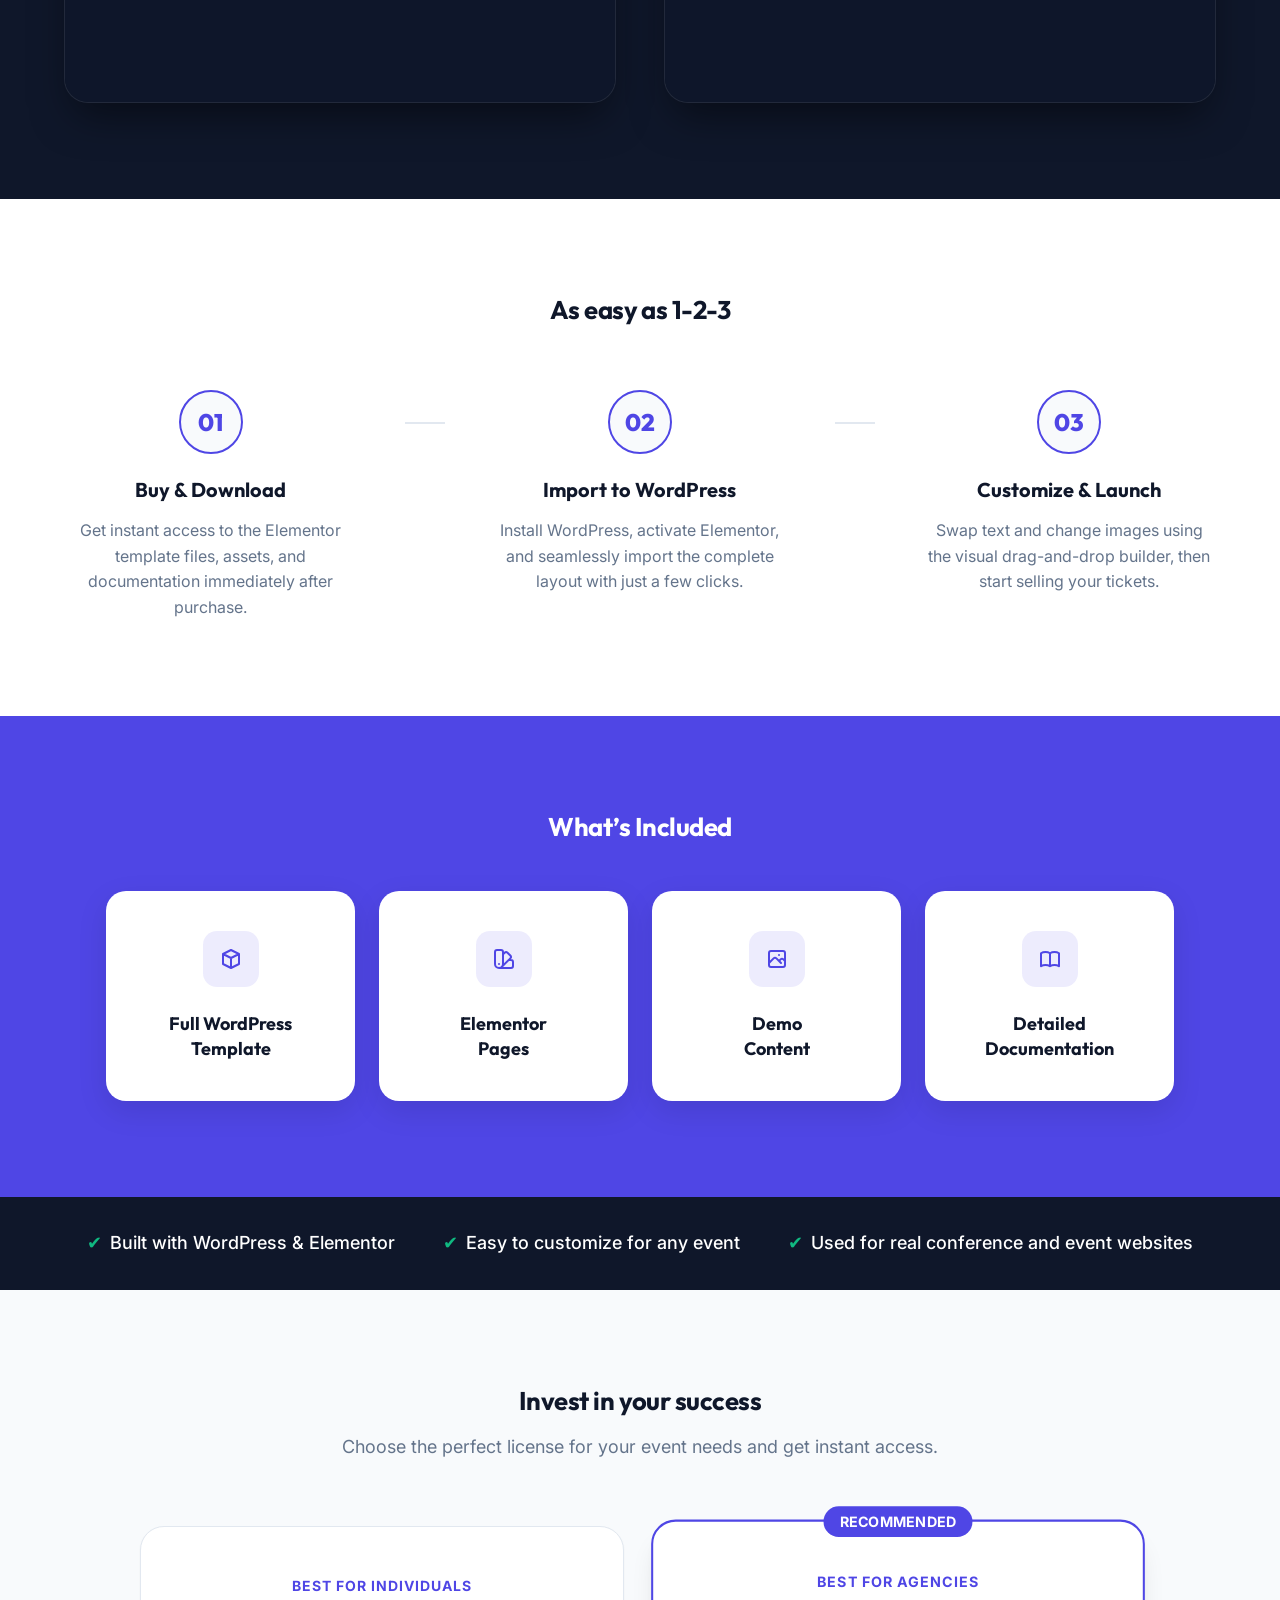
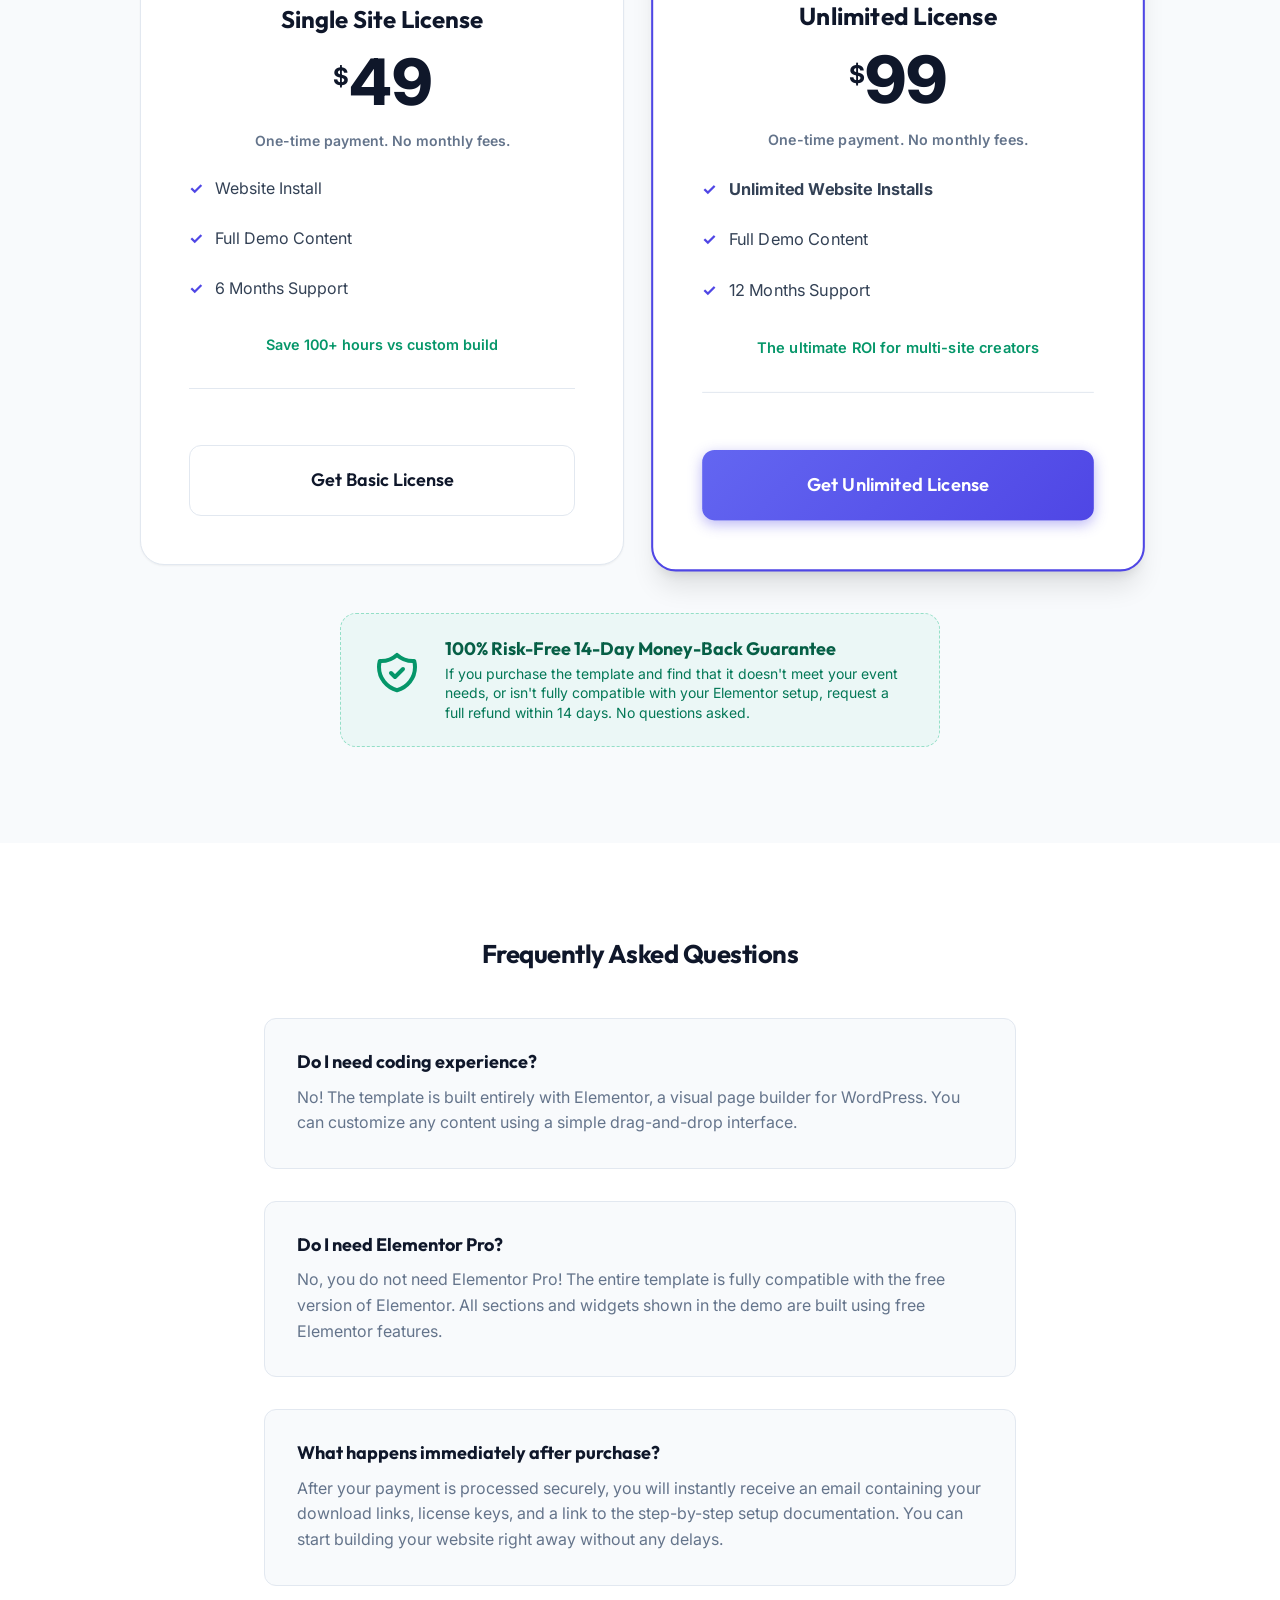
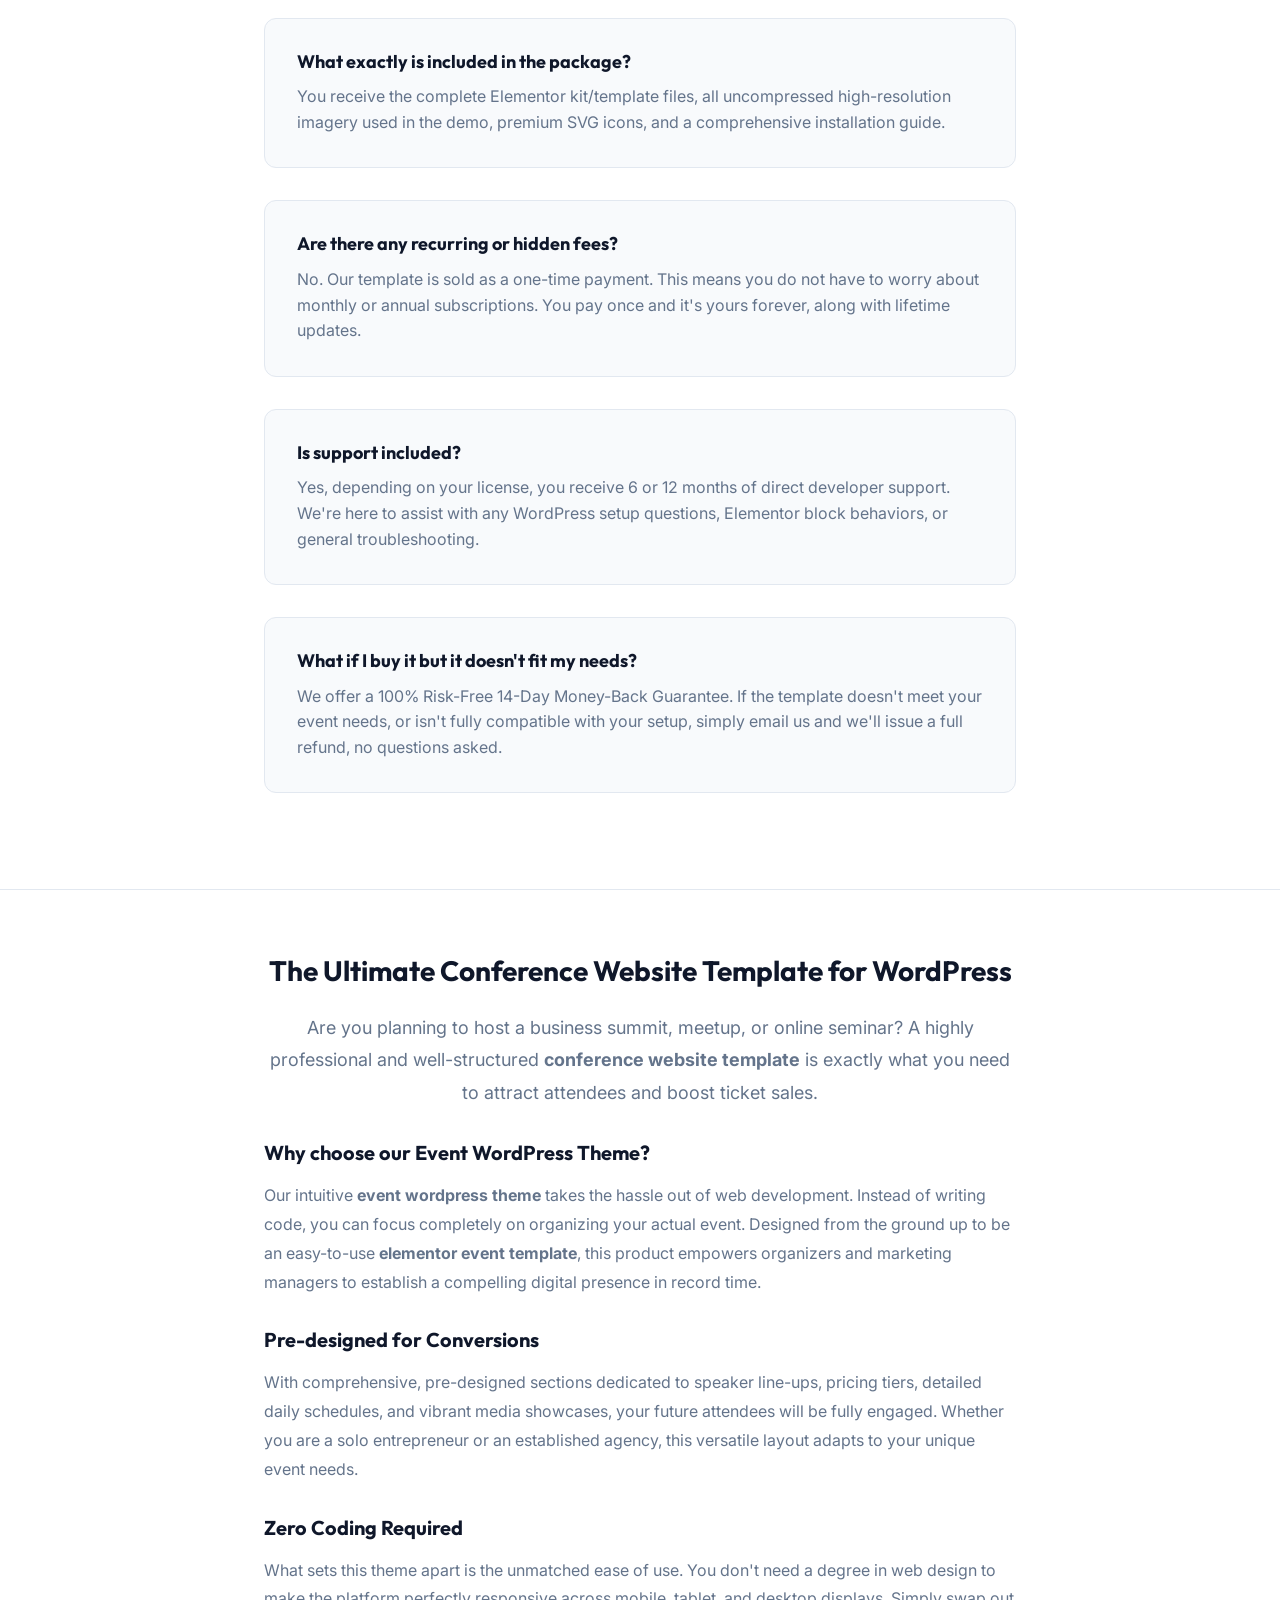
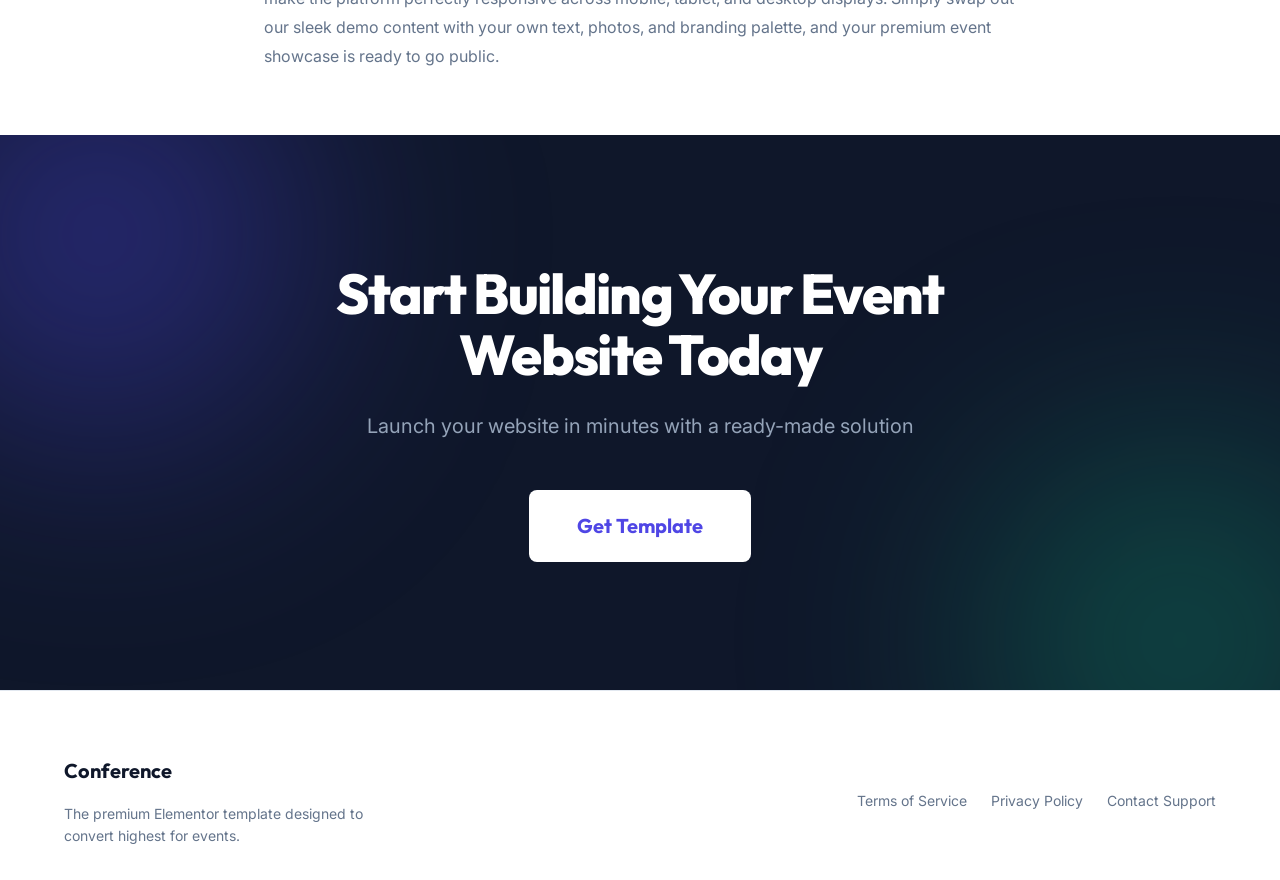
==== commit 1ccf8e14: "Update index.html" ====
--- a/index.html
+++ b/index.html
@@ -478,7 +478,7 @@
                     onmouseout="this.style.background='var(--clr-white)';">&#8594;</button>
             </div>
         </div>
-    </section>-->
+    </section>
 
     <!-- ═══════════════════════════════════════════════════════════════════
          BLOCK: 3. VIEW LIVE DEMO
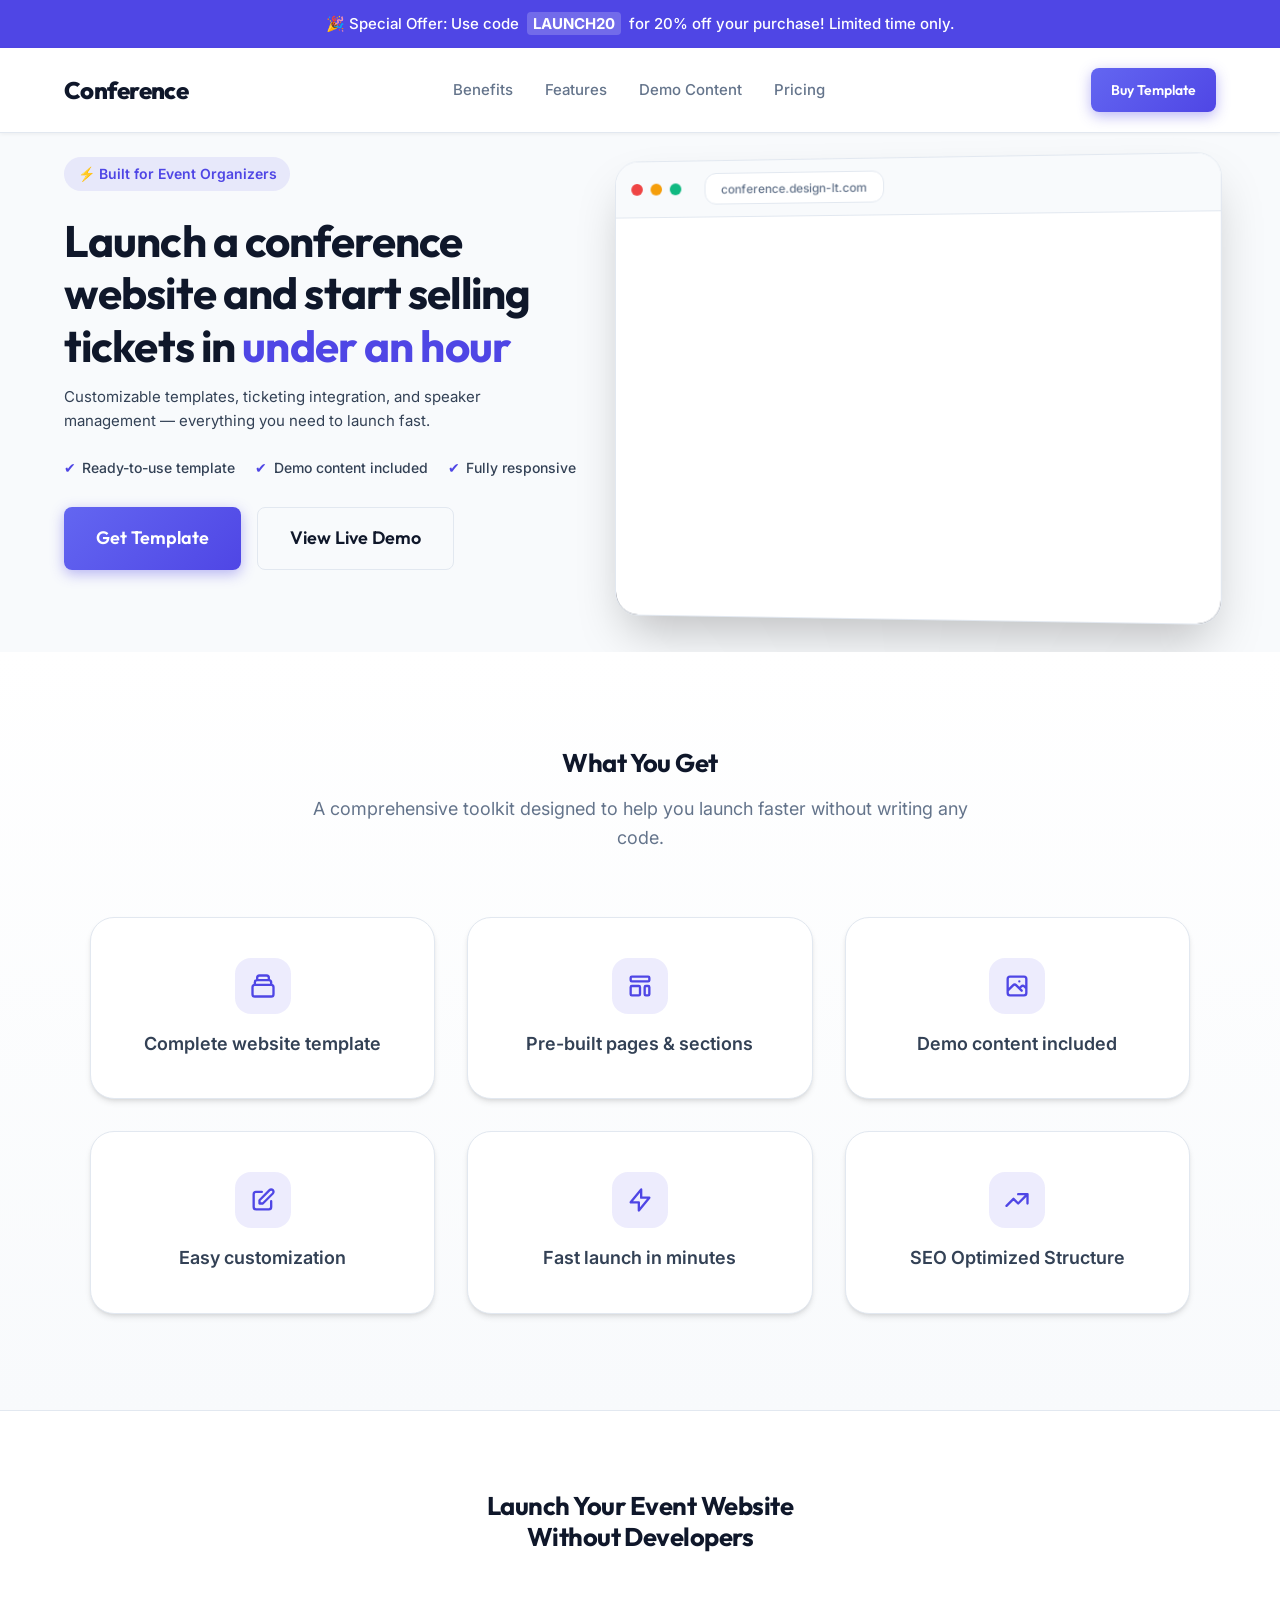
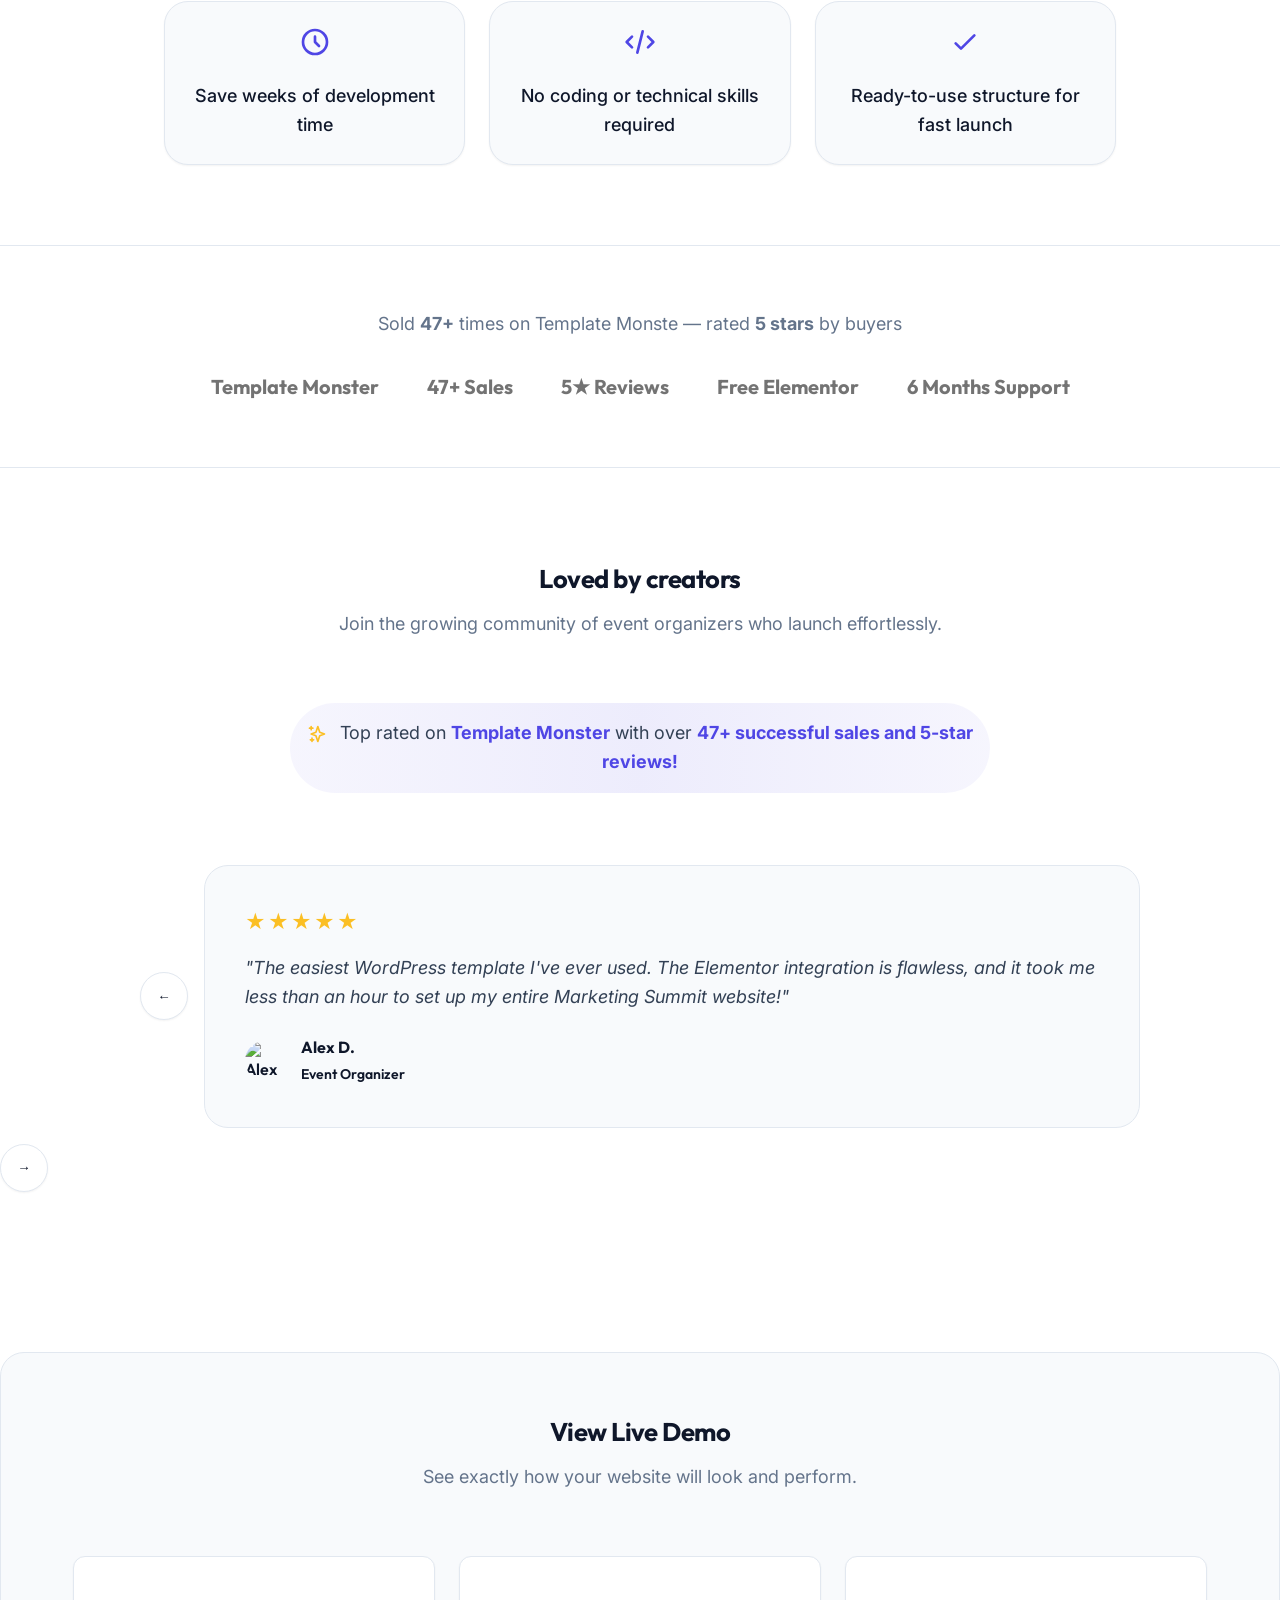
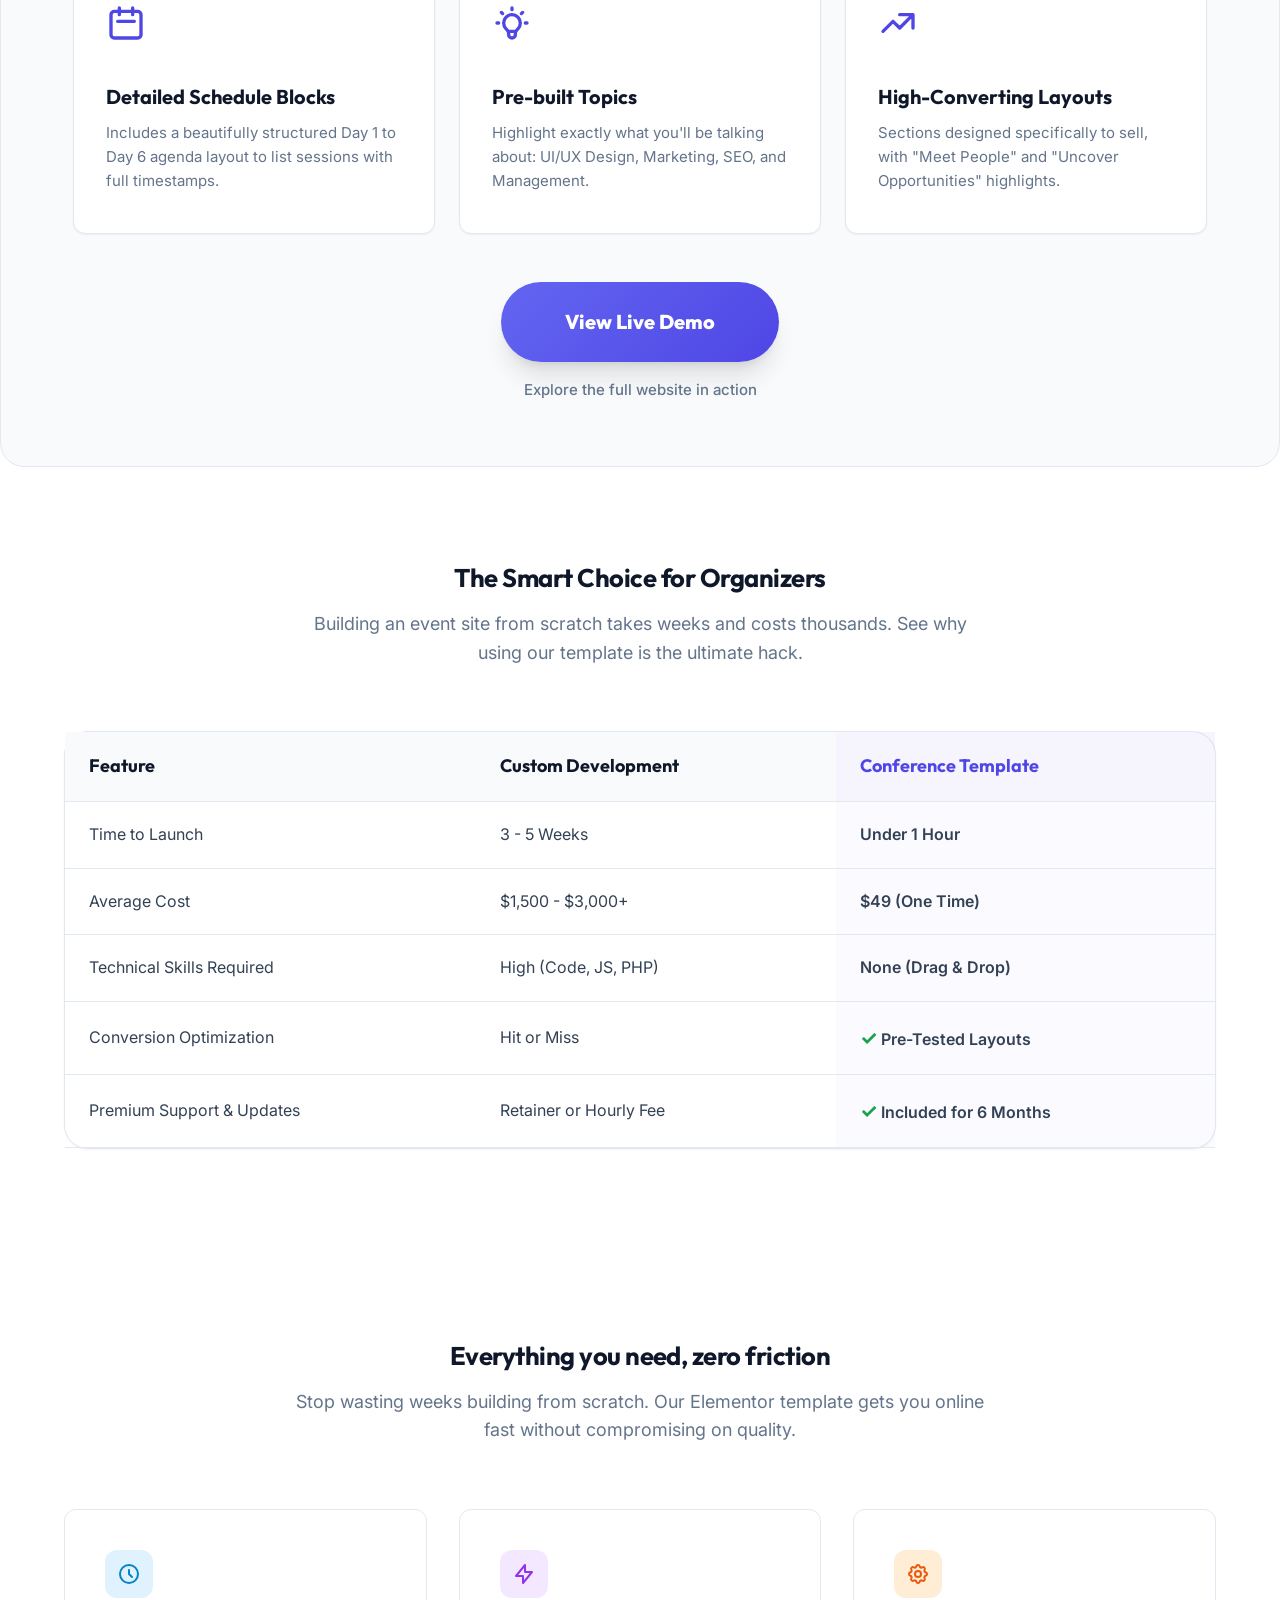
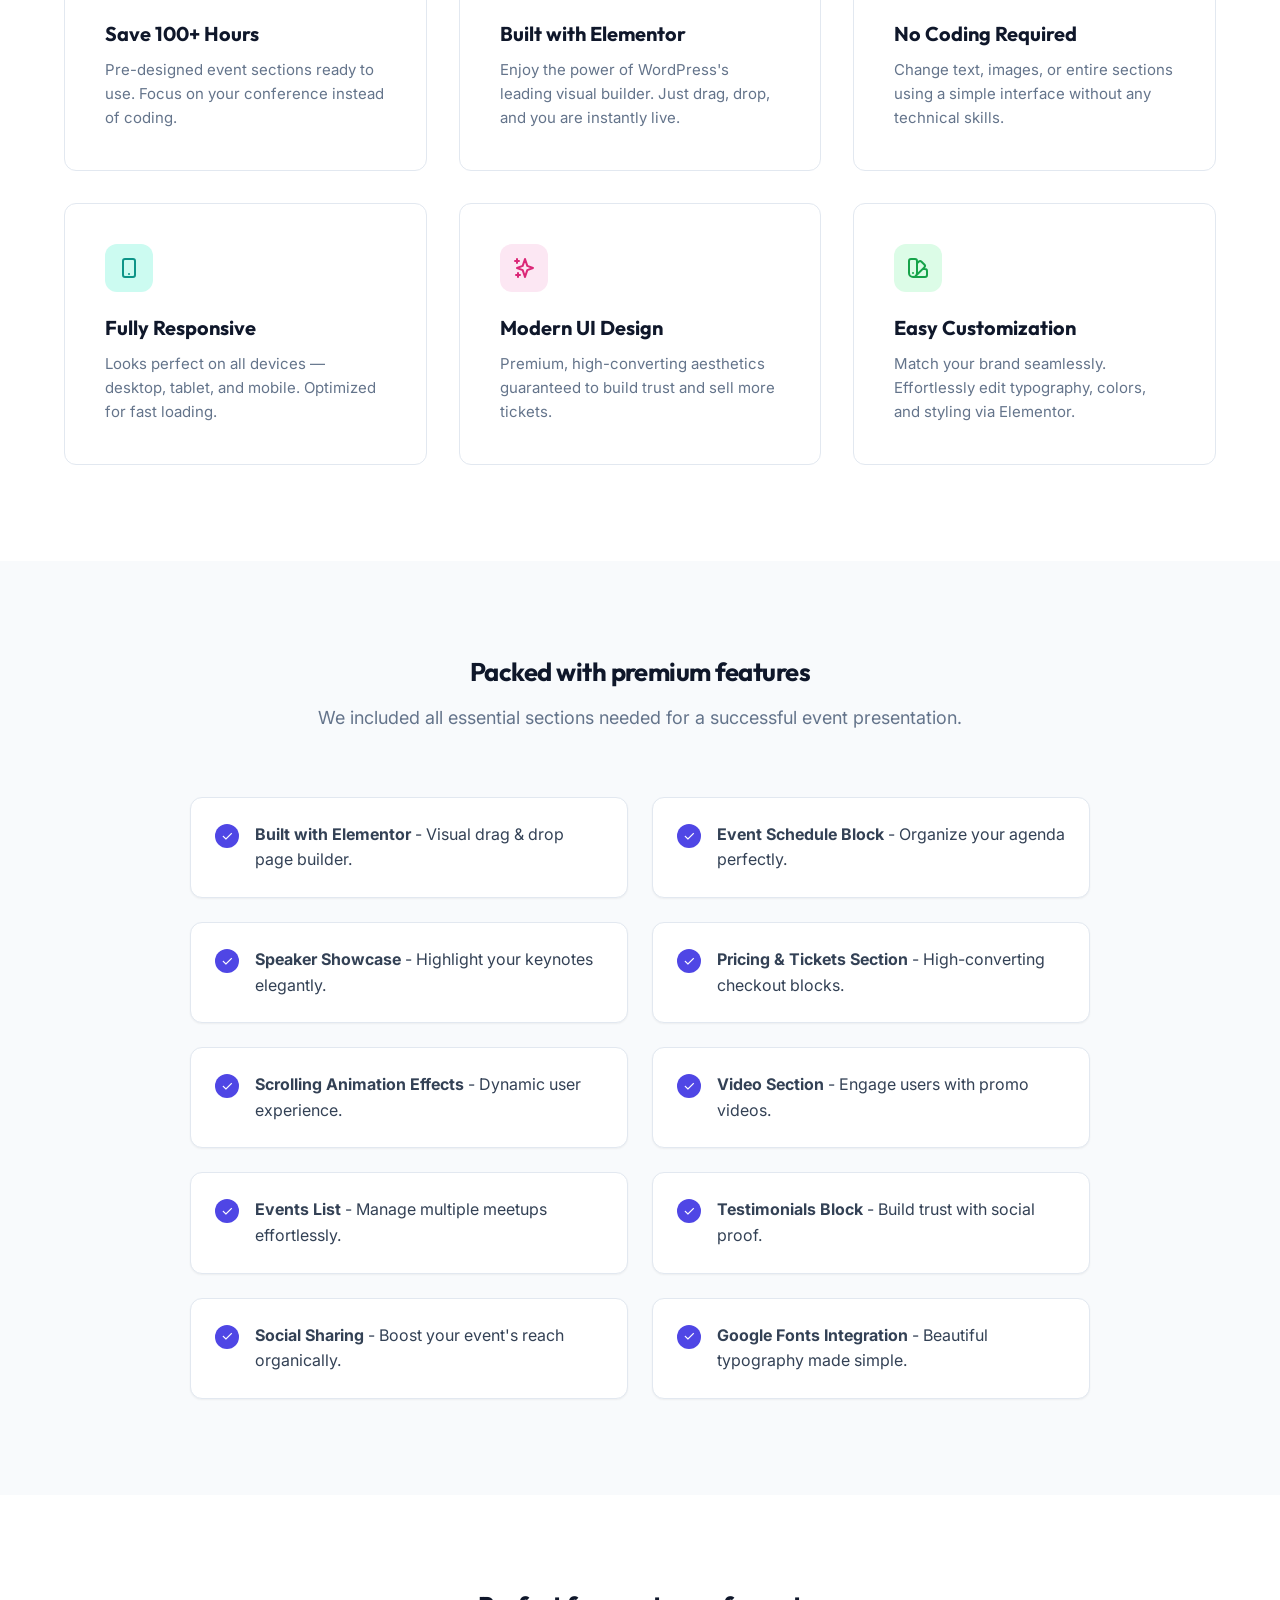
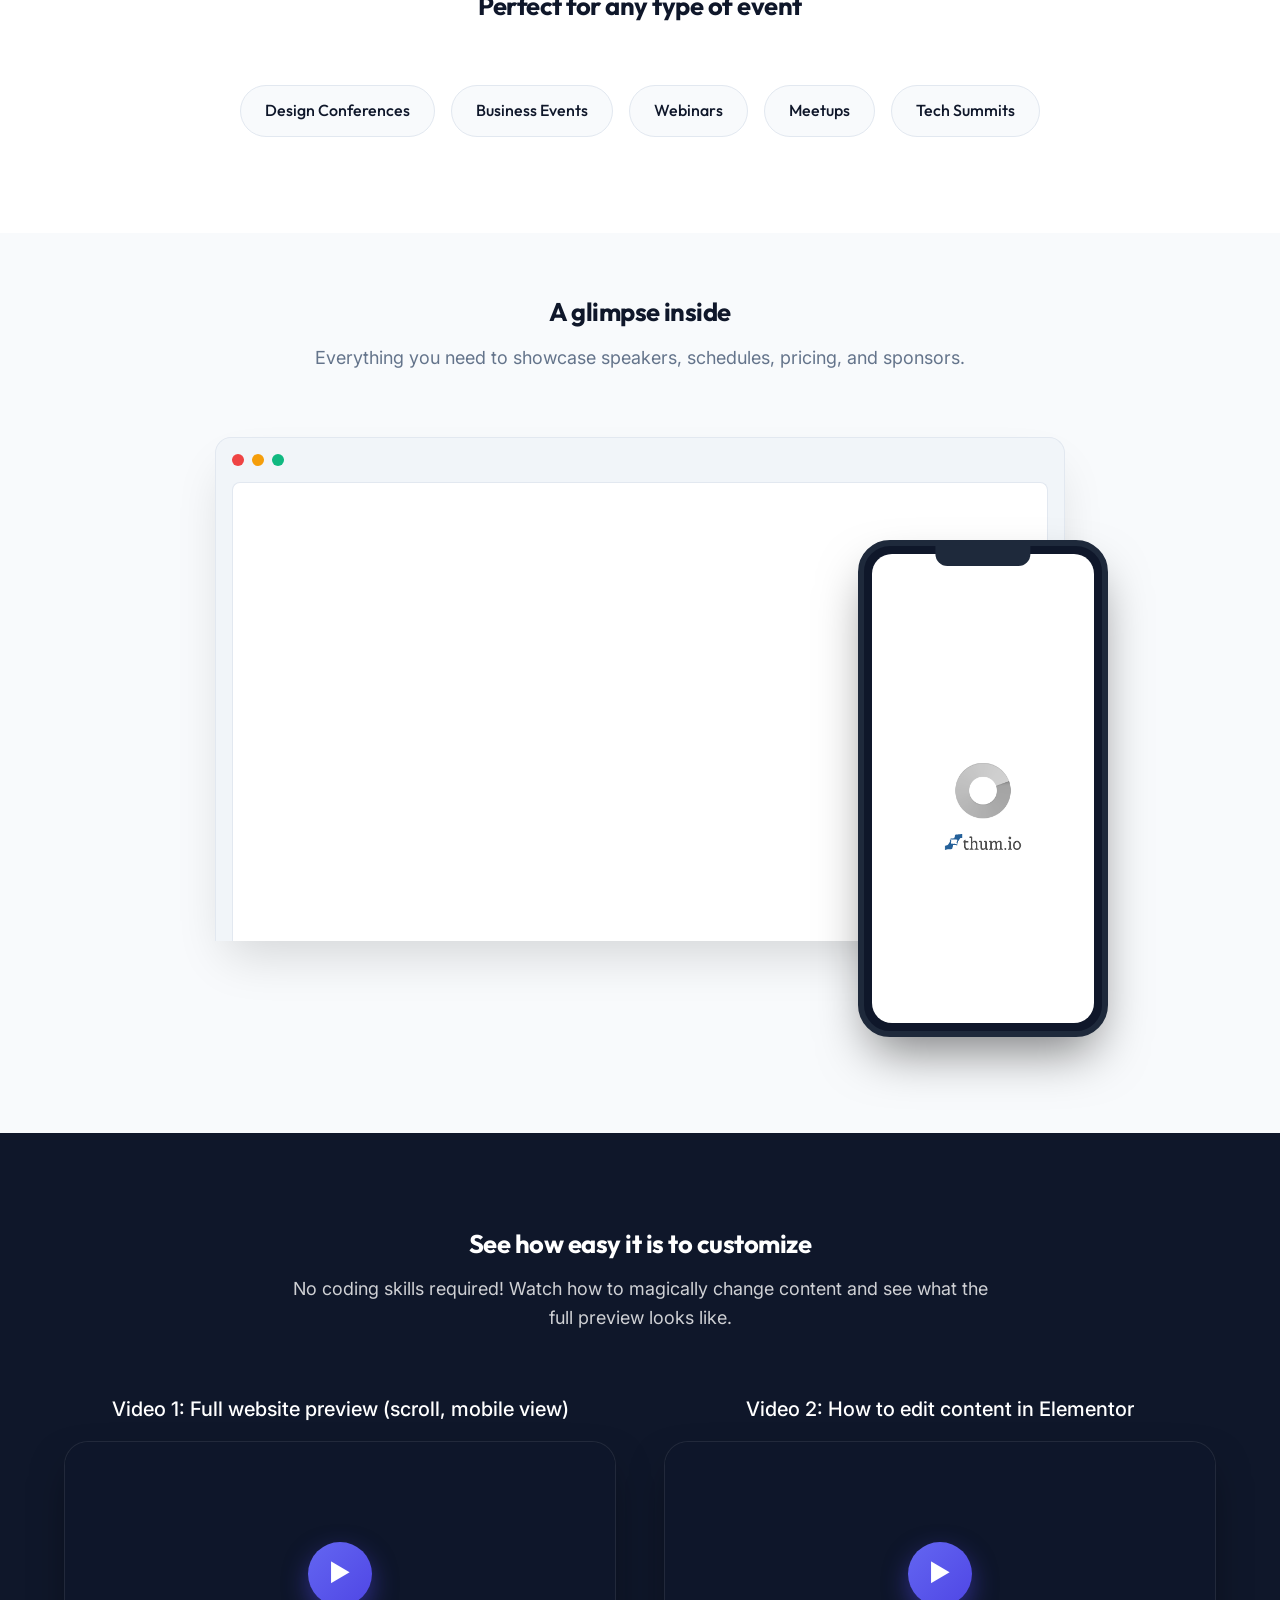
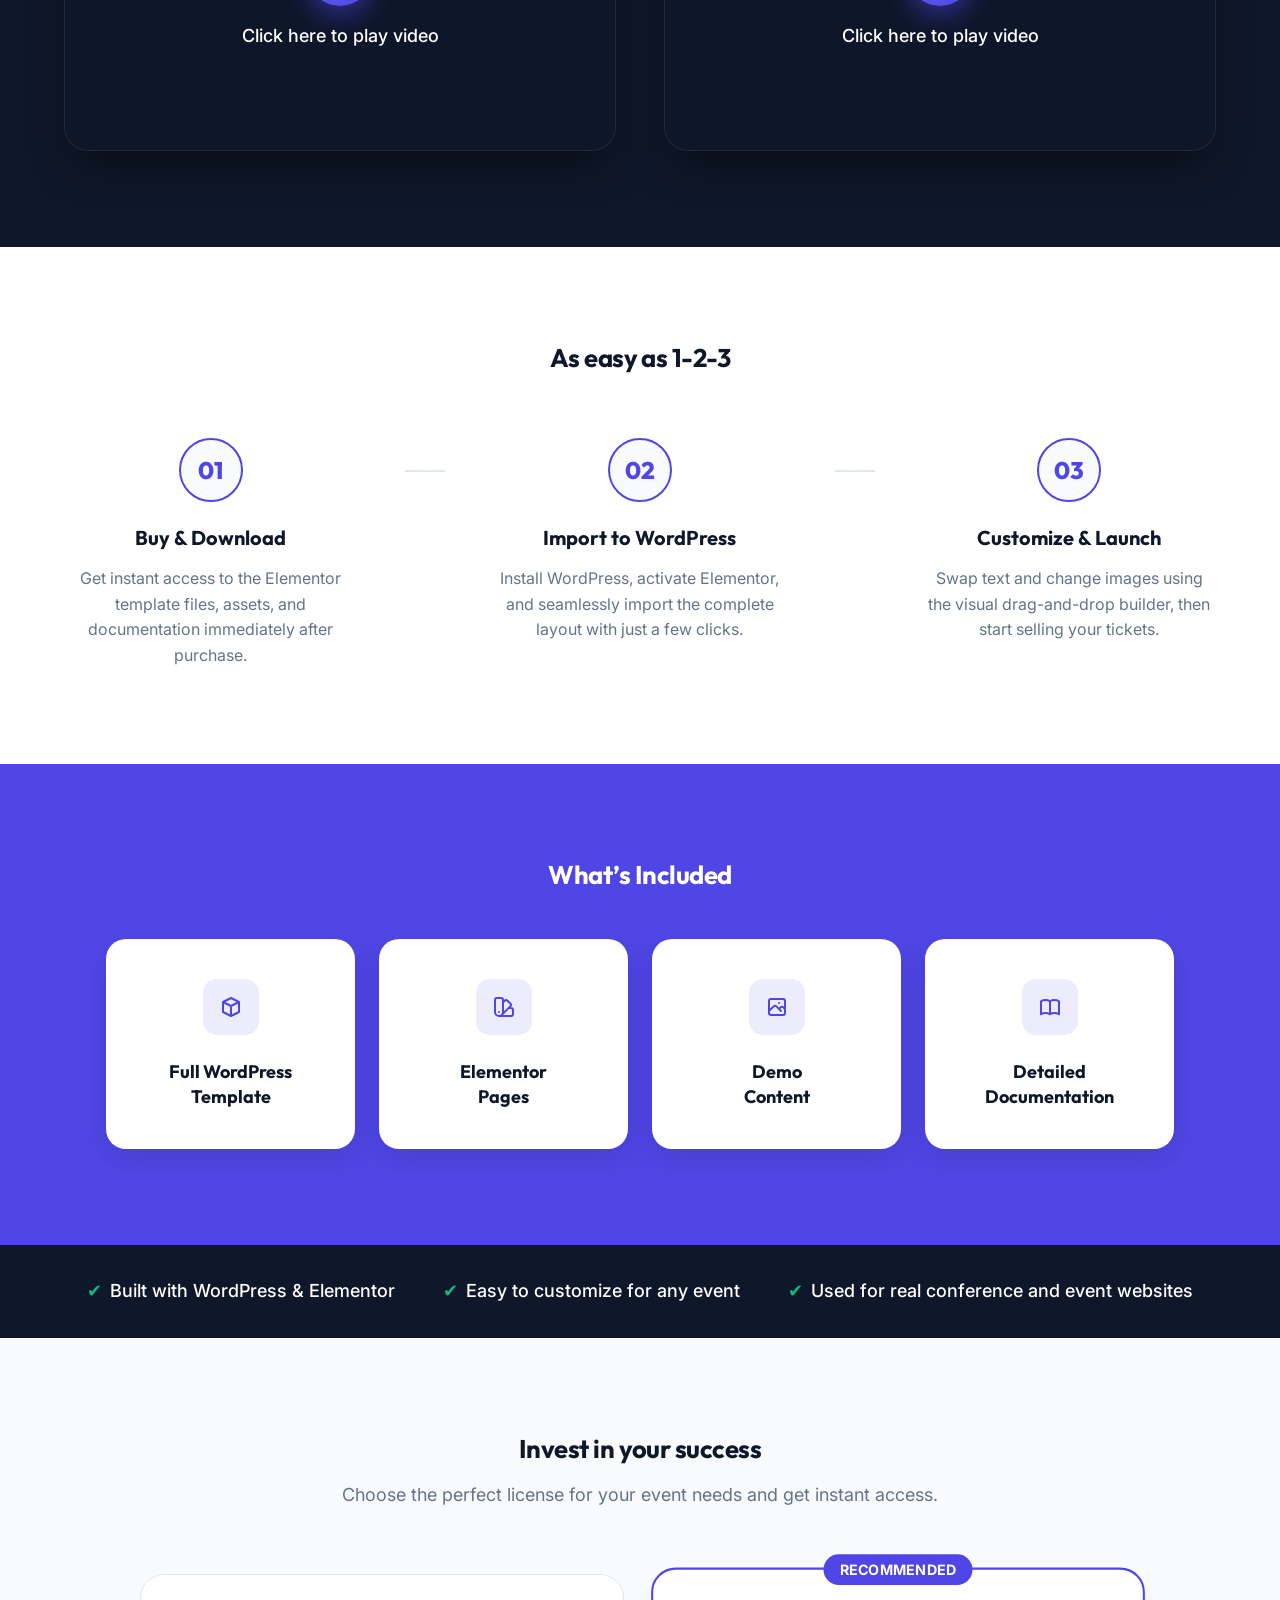
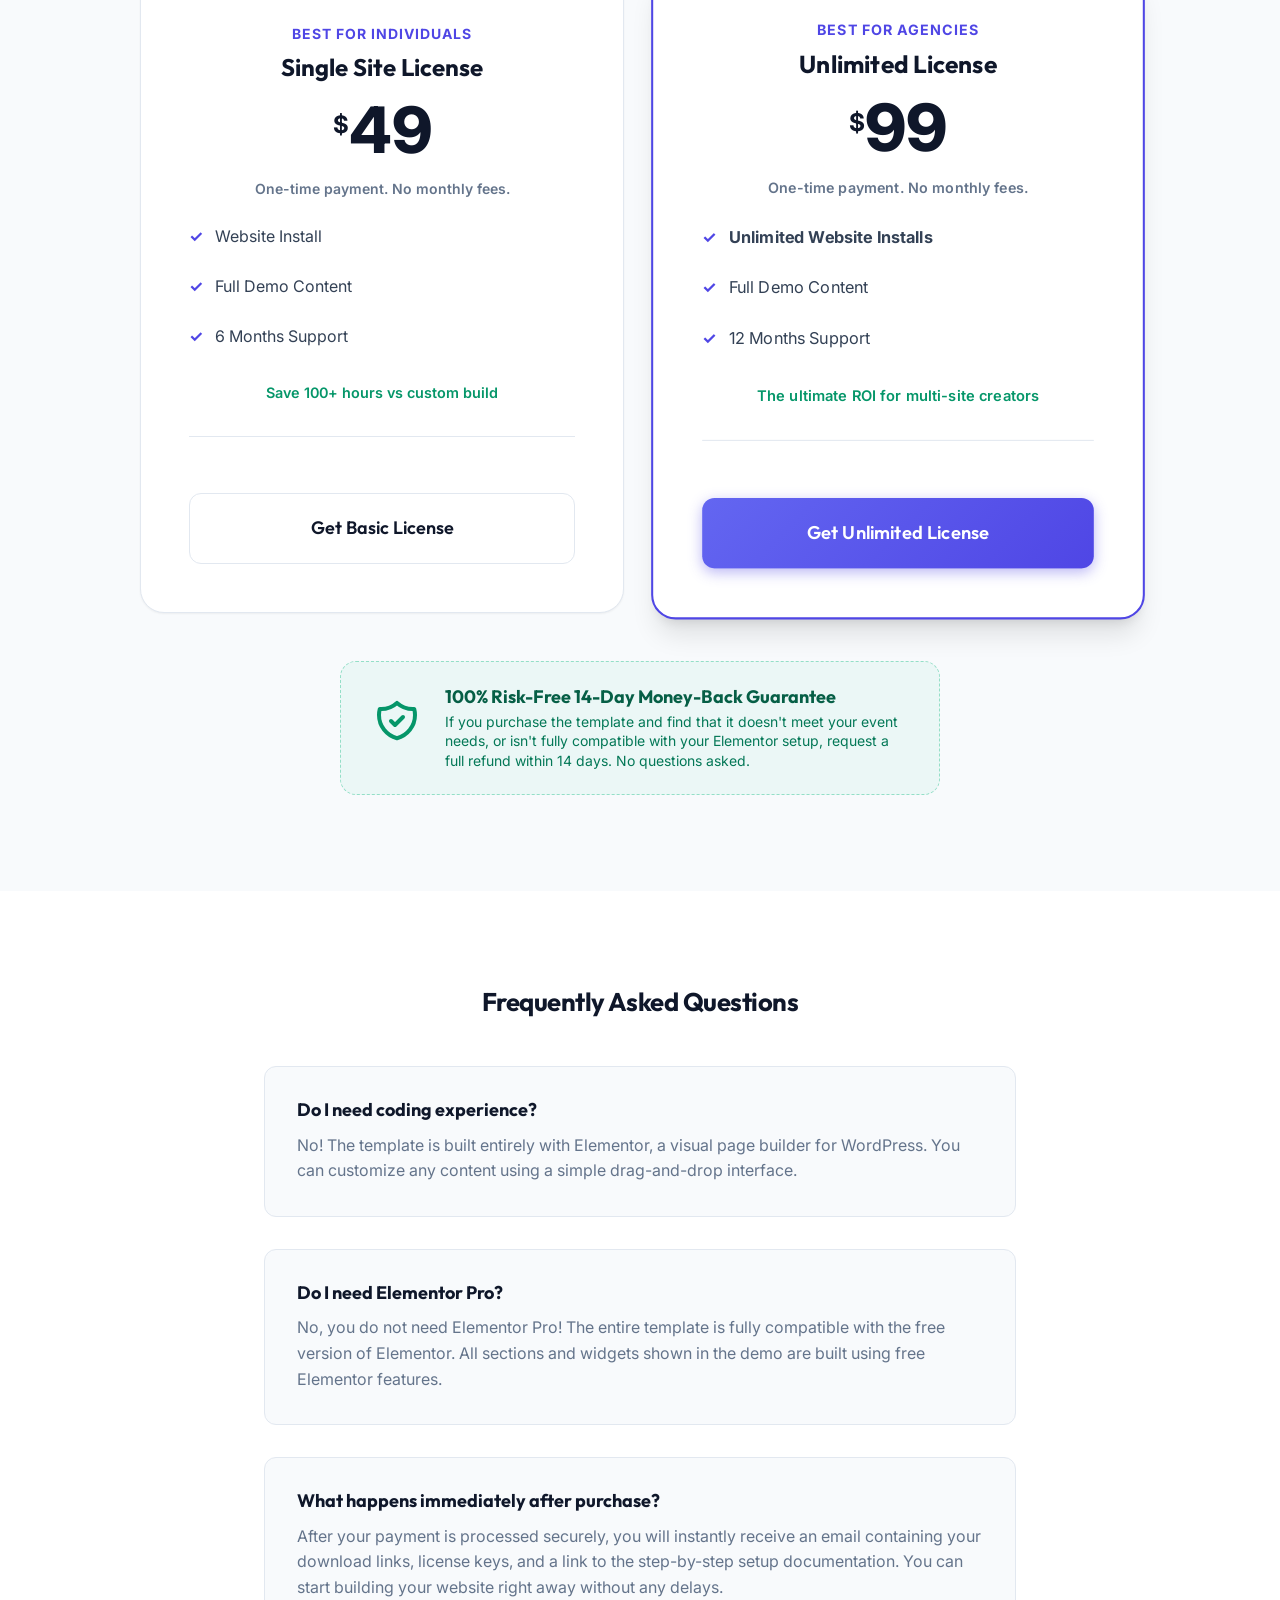
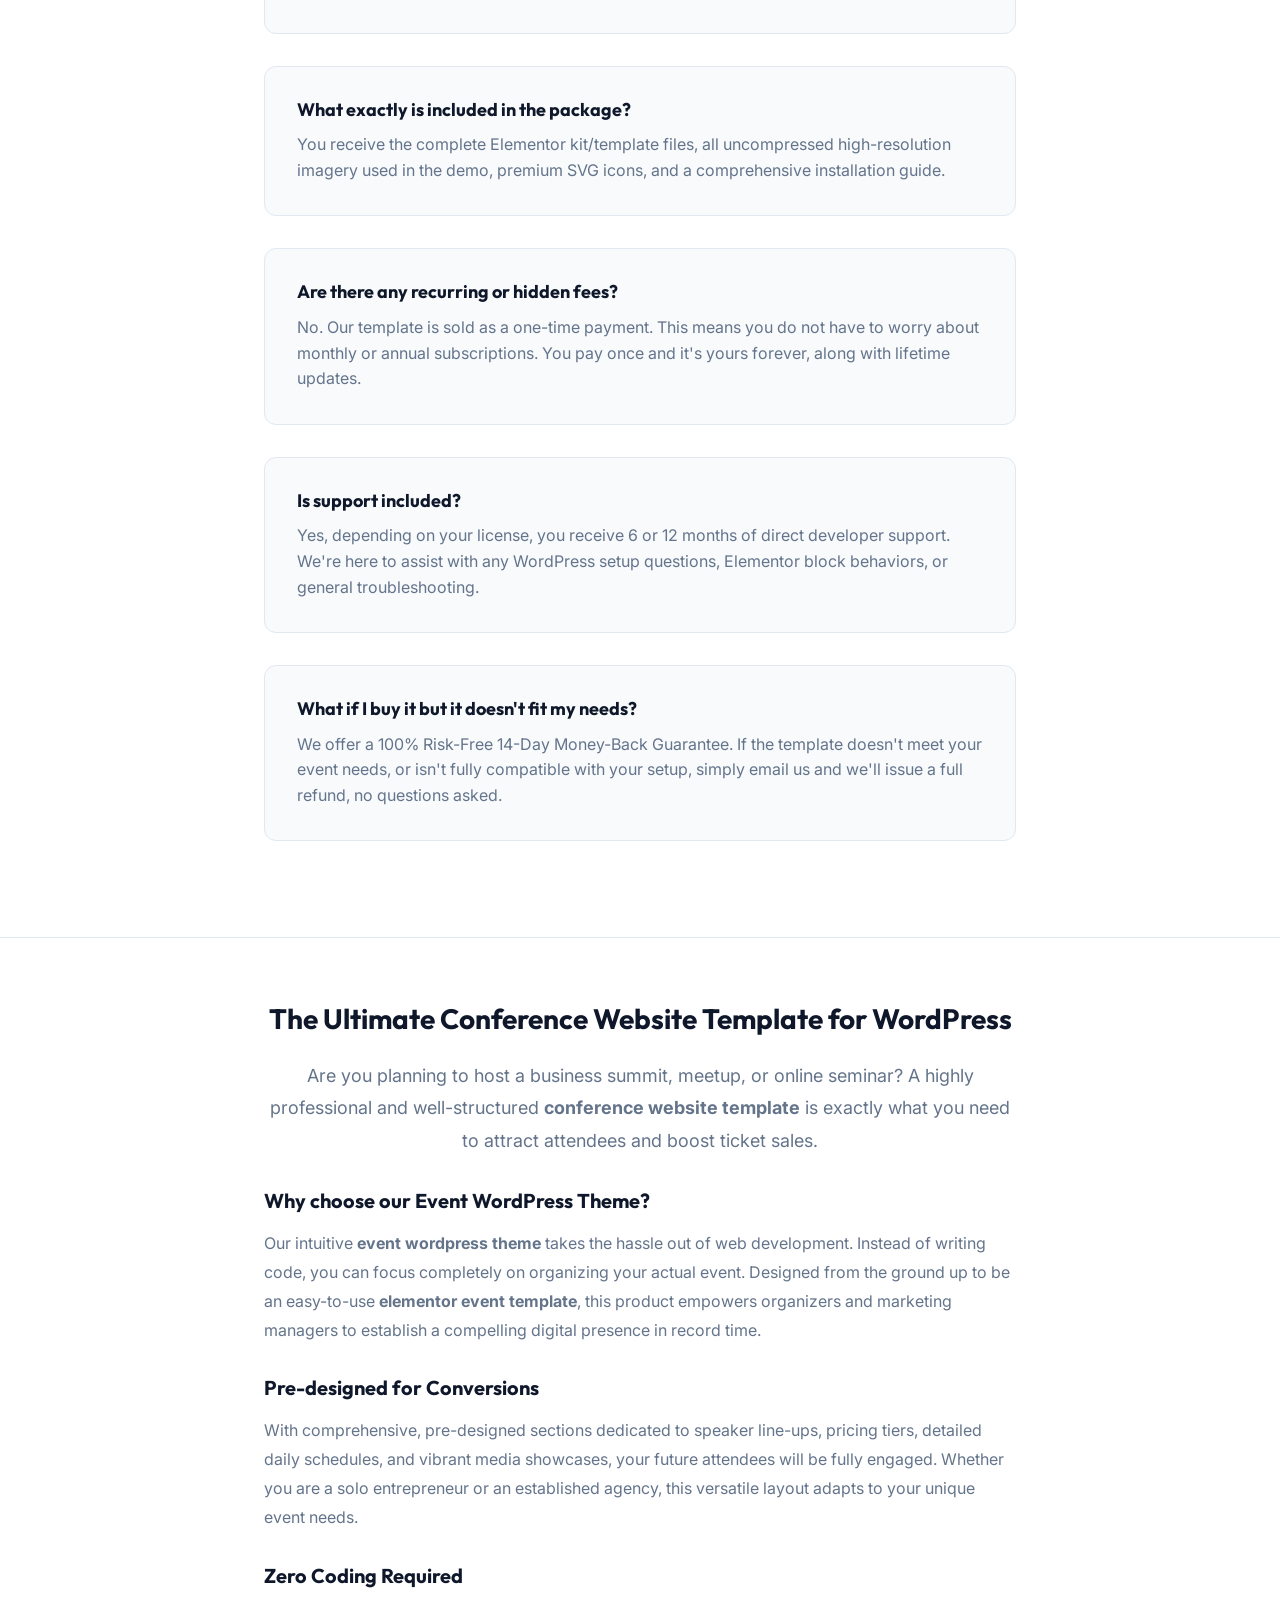
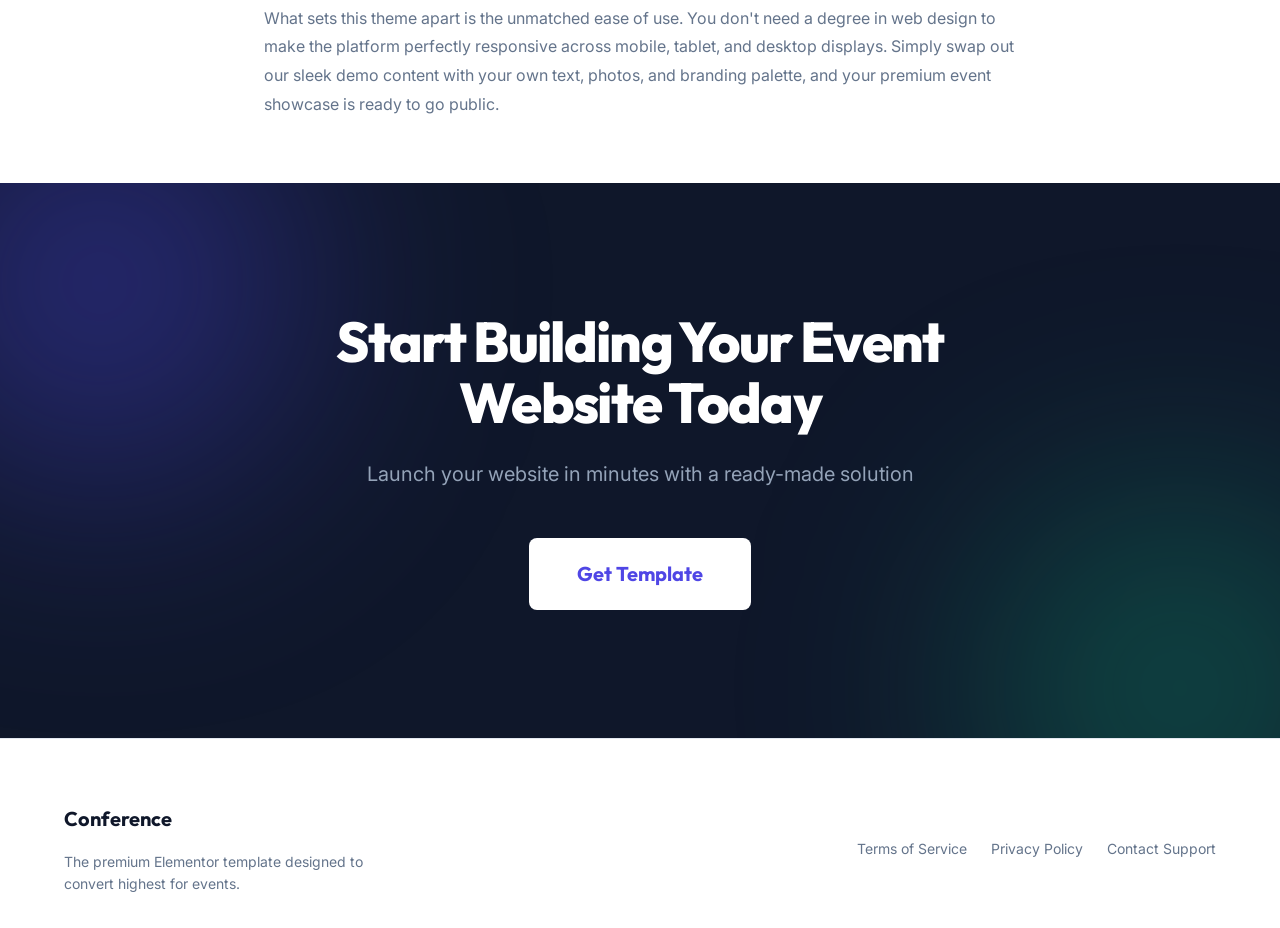
==== commit a9d4cb34: "Update index.html" ====
--- a/index.html
+++ b/index.html
@@ -467,11 +467,11 @@
                                 style="width: 40px; height: 40px; border-radius: 50%; object-fit: cover;">
                             <div>
                                 <strong style="display: block; color: var(--clr-heading);">David R.</strong>
-                                <span style="font-size: 0.875rem;">Freelance Developer</span>
+                                <span style="font-size: 0.875rem;">Freelance Developer</span>-->
                             </div>
                         </div>
                     </div>
-                </div>-->
+                </div>
                 <button onclick="document.getElementById('ts-slider').scrollBy({left: 400, behavior: 'smooth'})"
                     style="flex-shrink: 0; width: 48px; height: 48px; border-radius: 50%; border: 1px solid var(--clr-border); background: var(--clr-white); color: var(--clr-heading); display: flex; align-items: center; justify-content: center; cursor: pointer; transition: var(--transition); box-shadow: var(--shadow-sm);"
                     onmouseover="this.style.background='var(--clr-bg-alt)';"
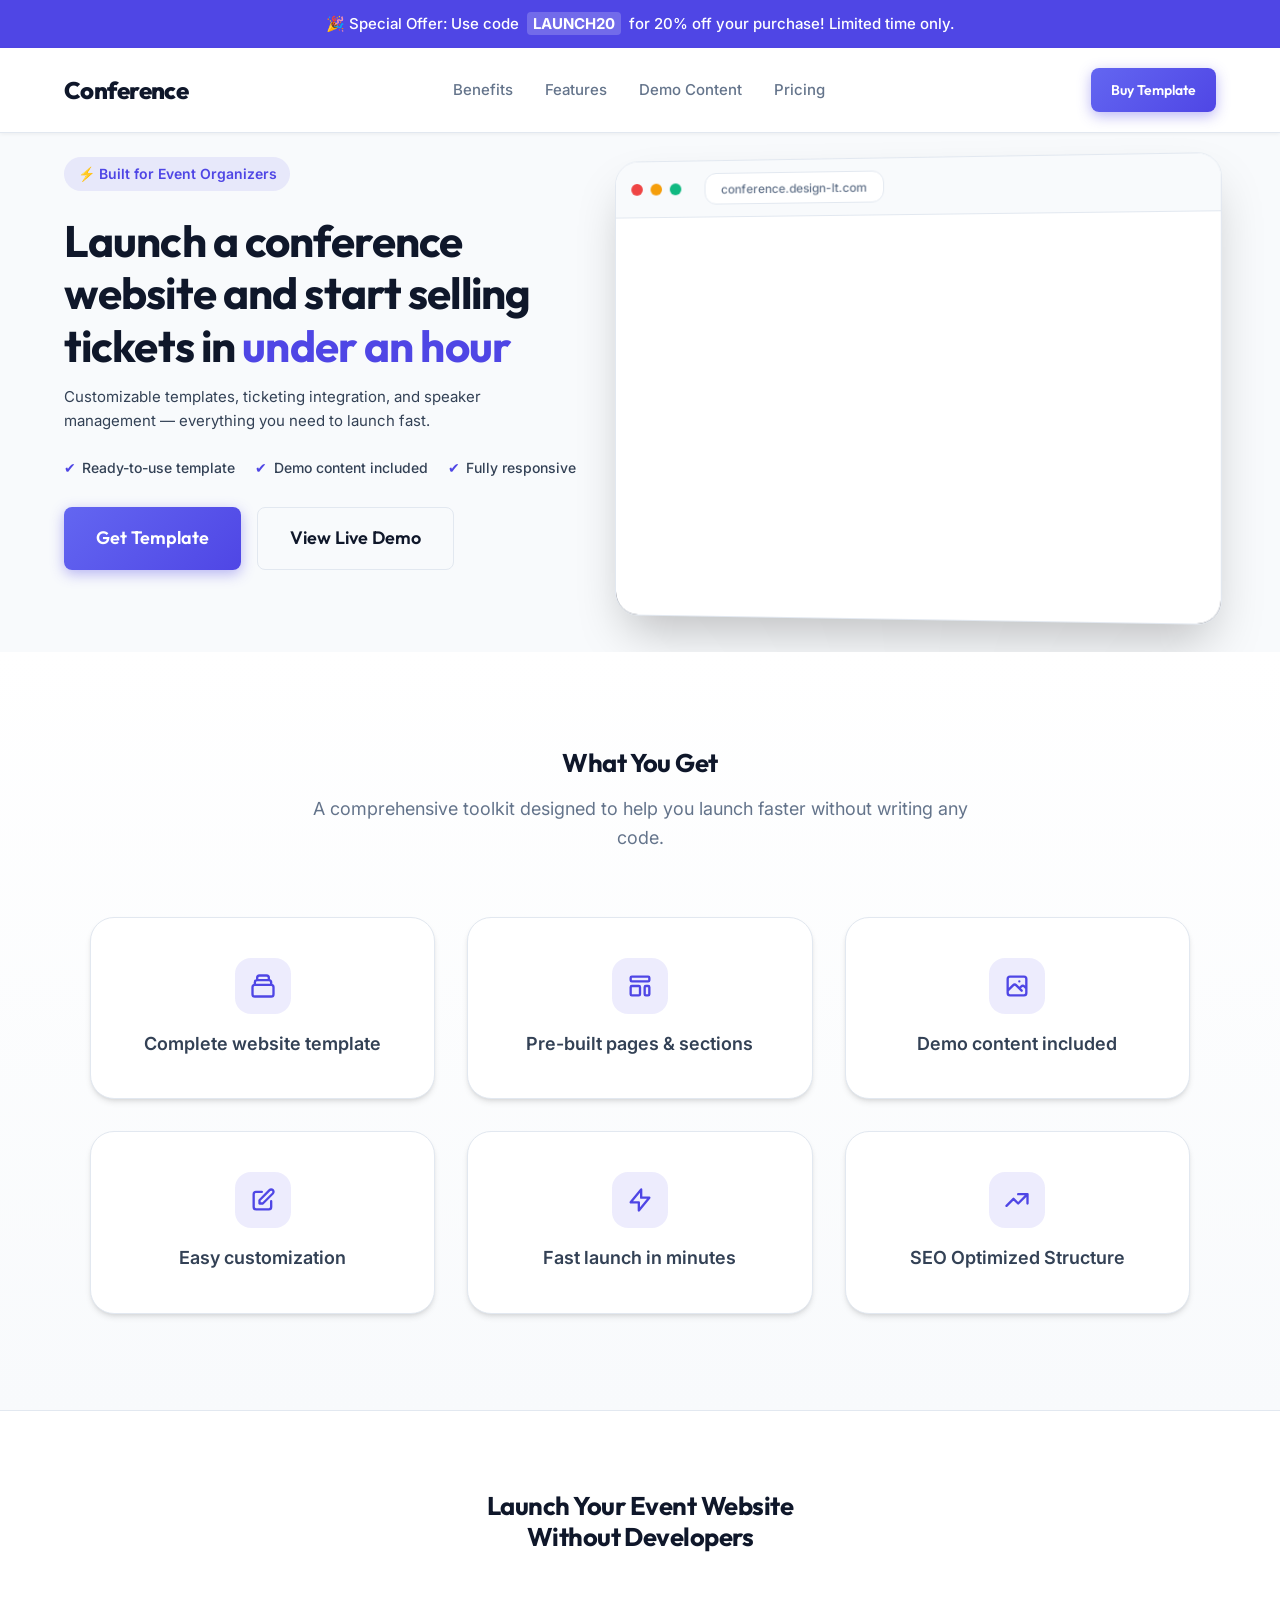
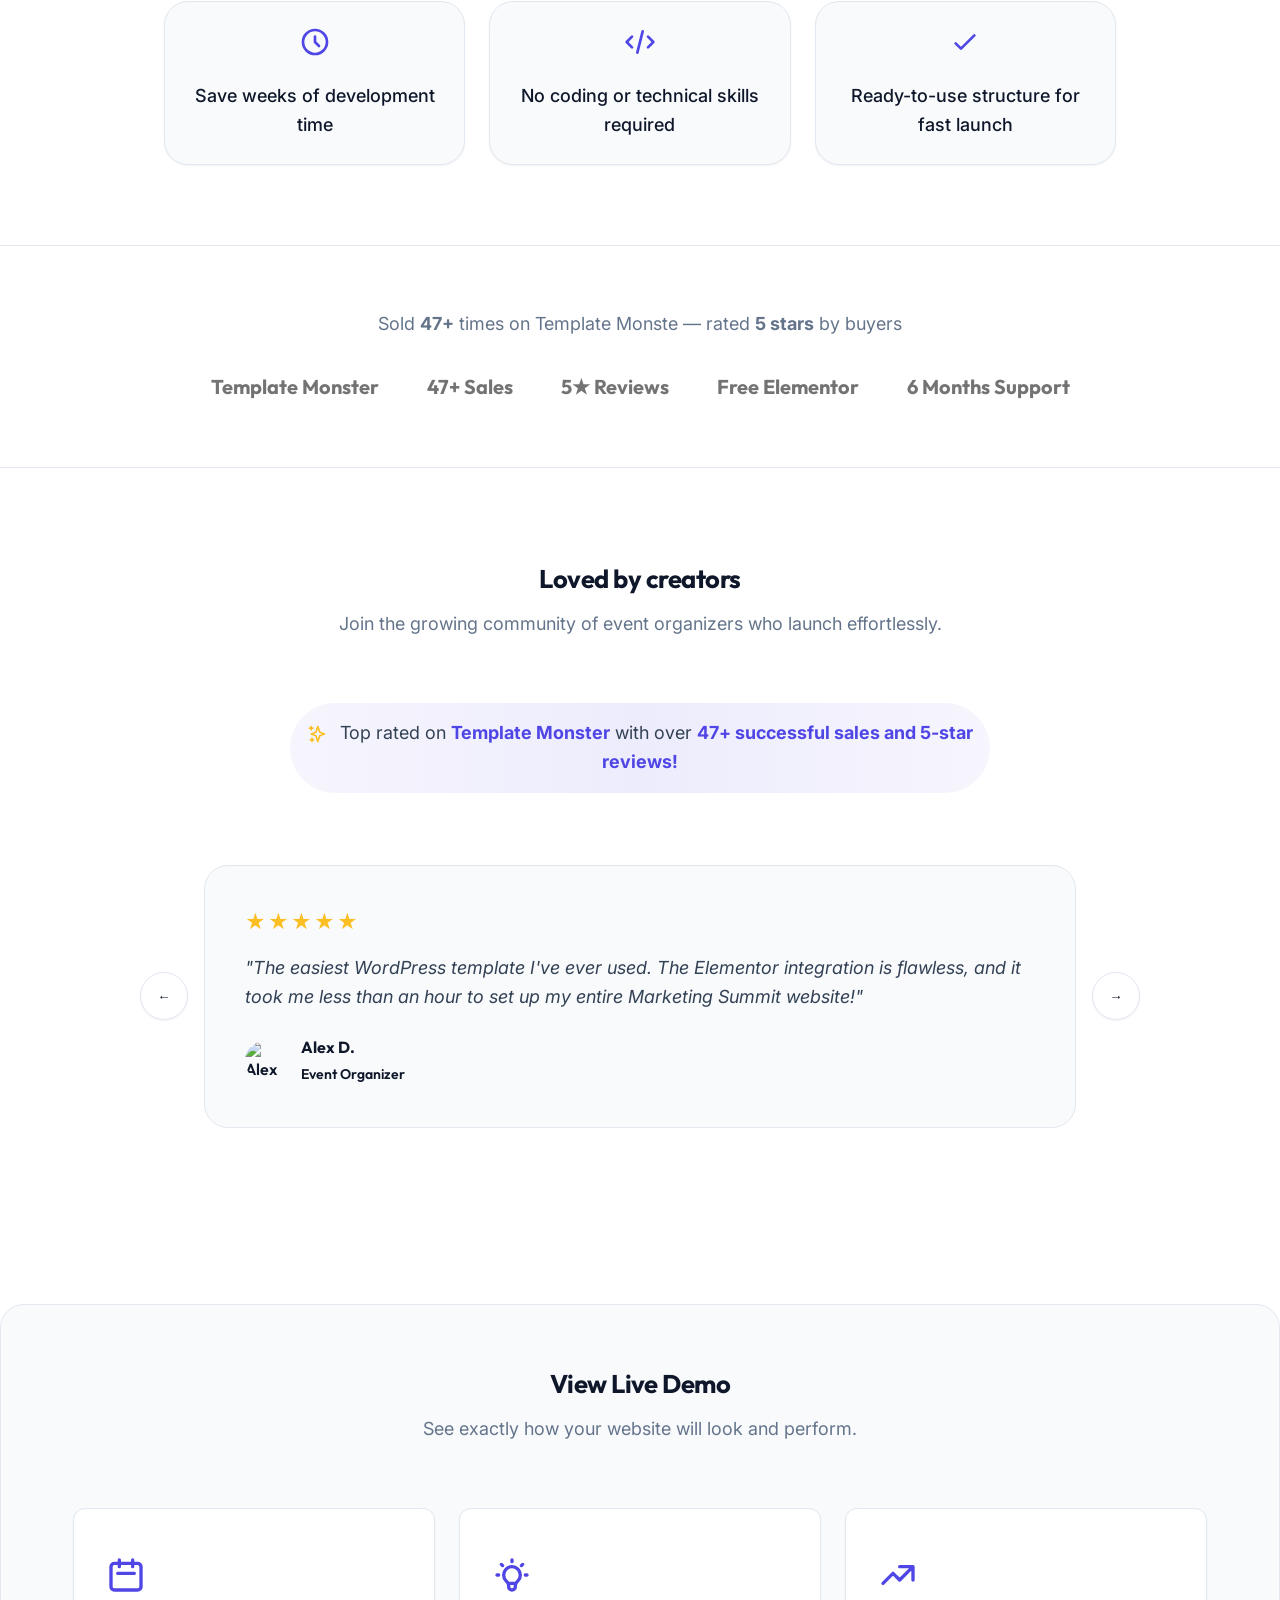
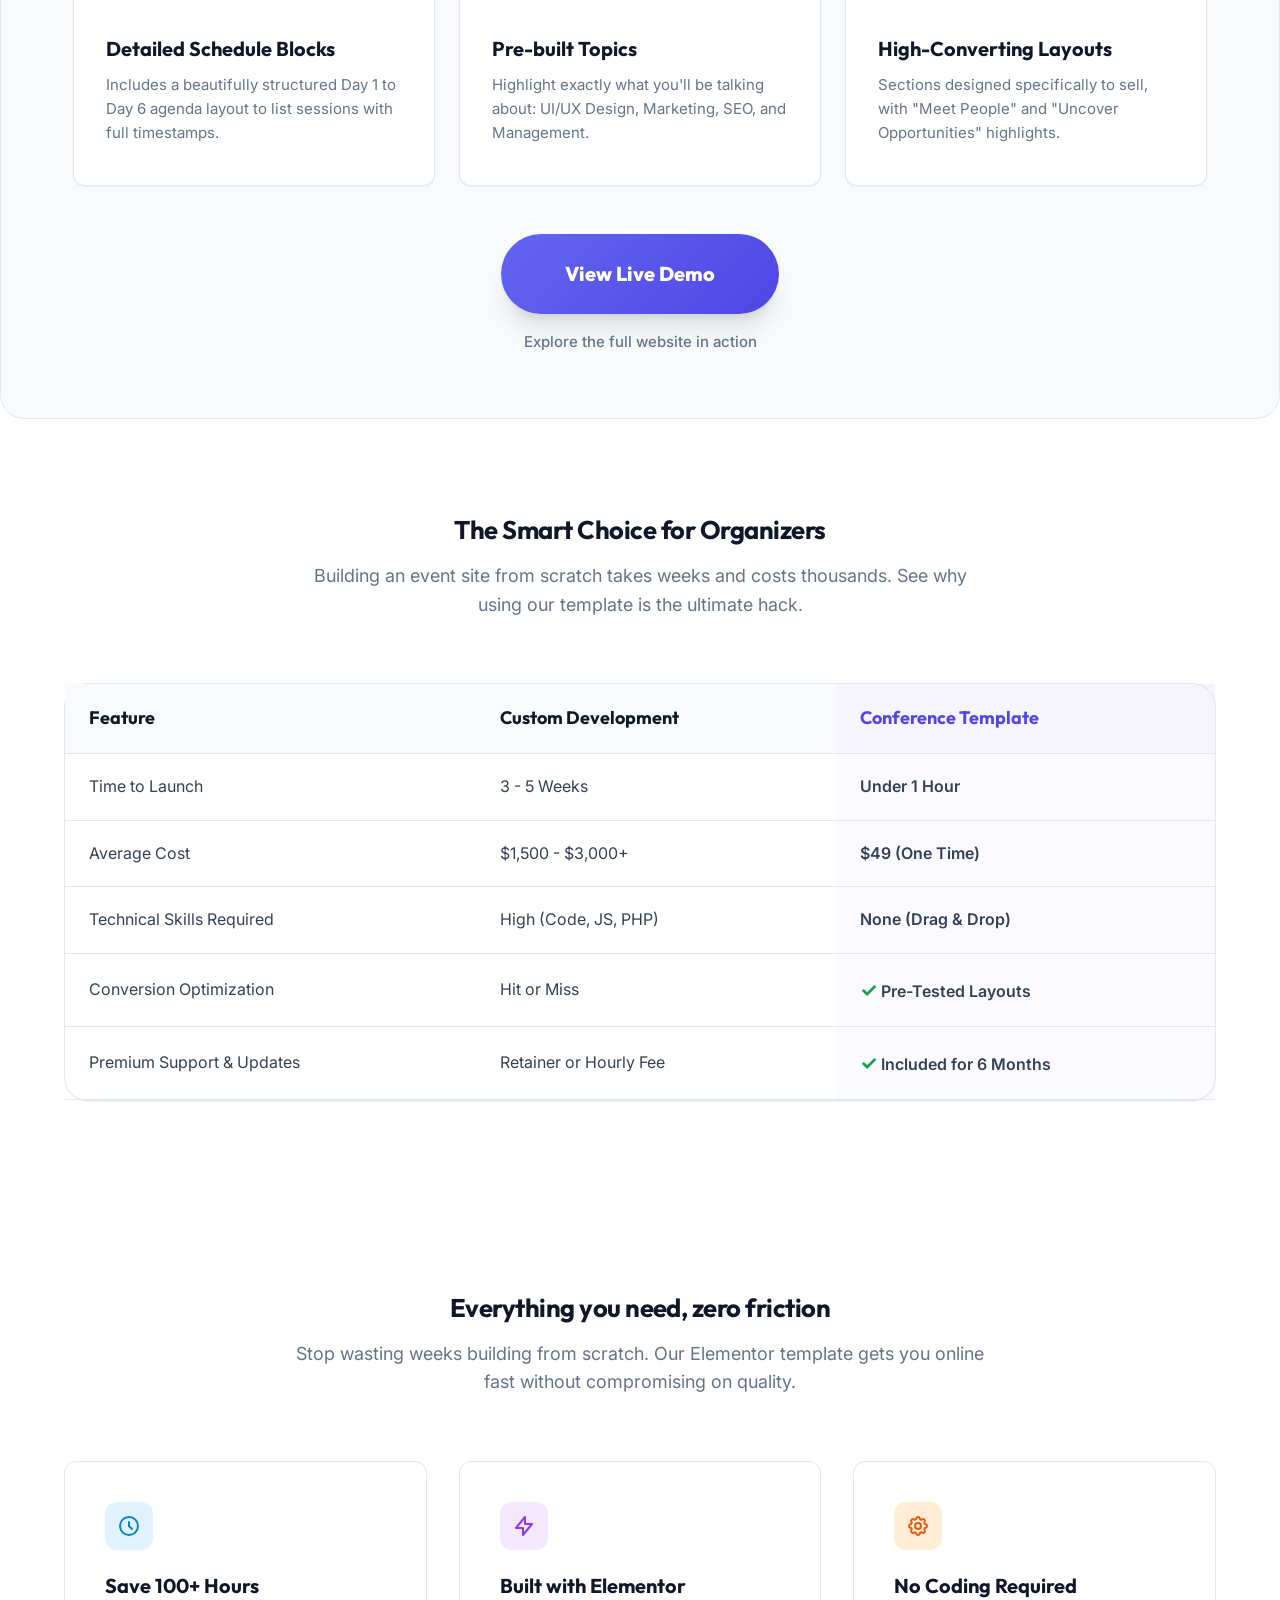
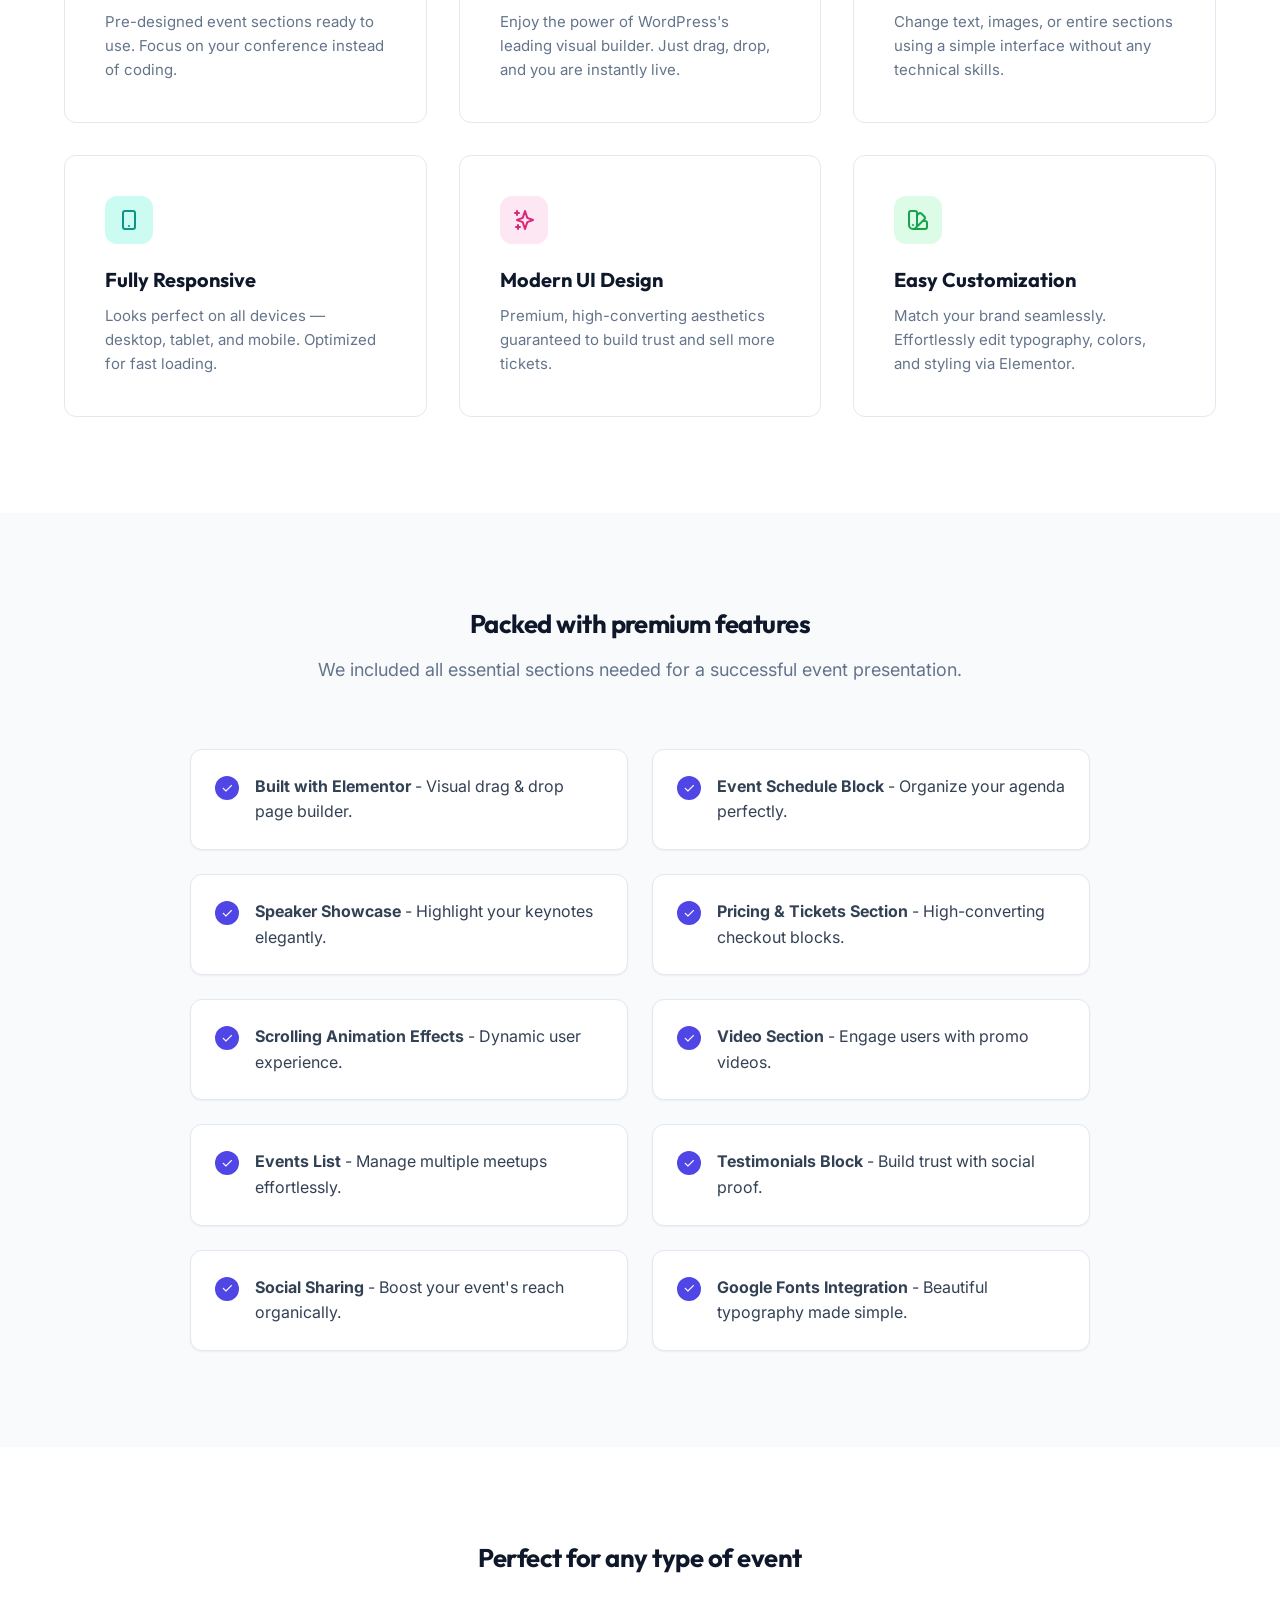
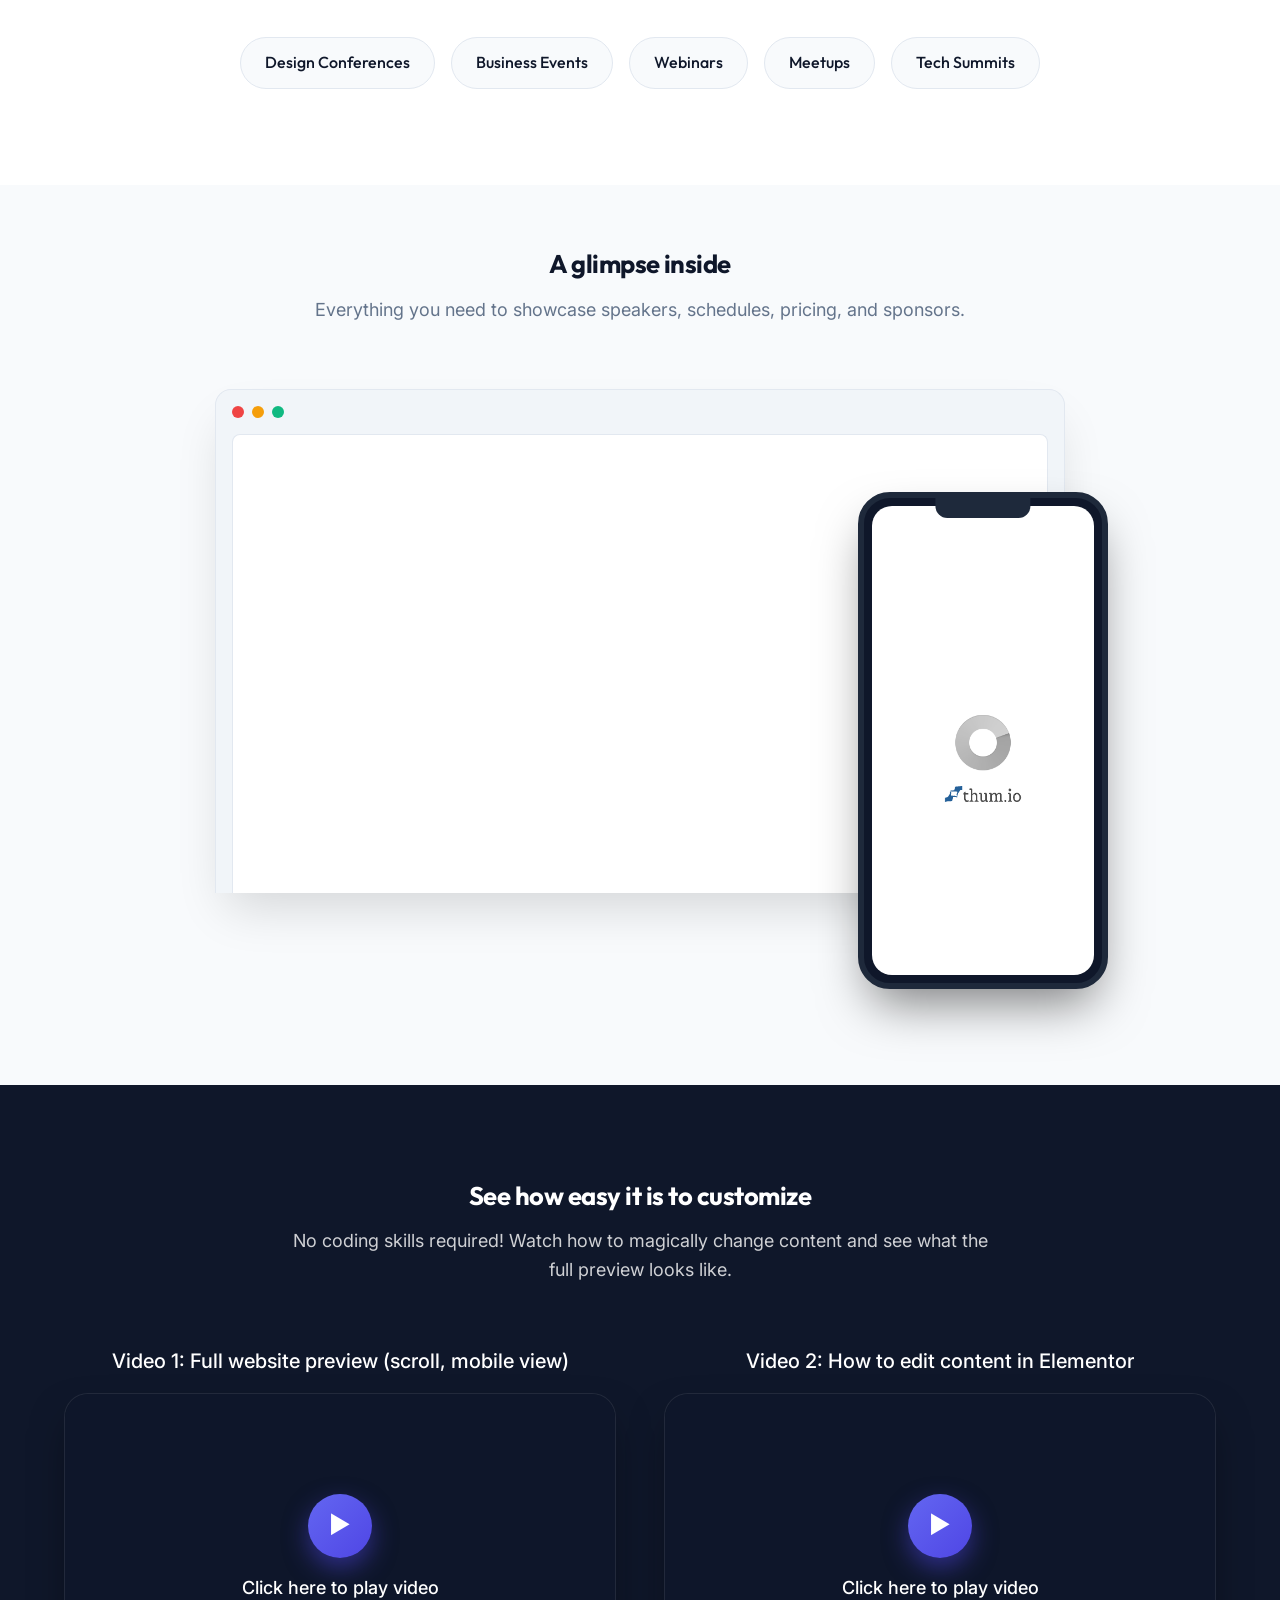
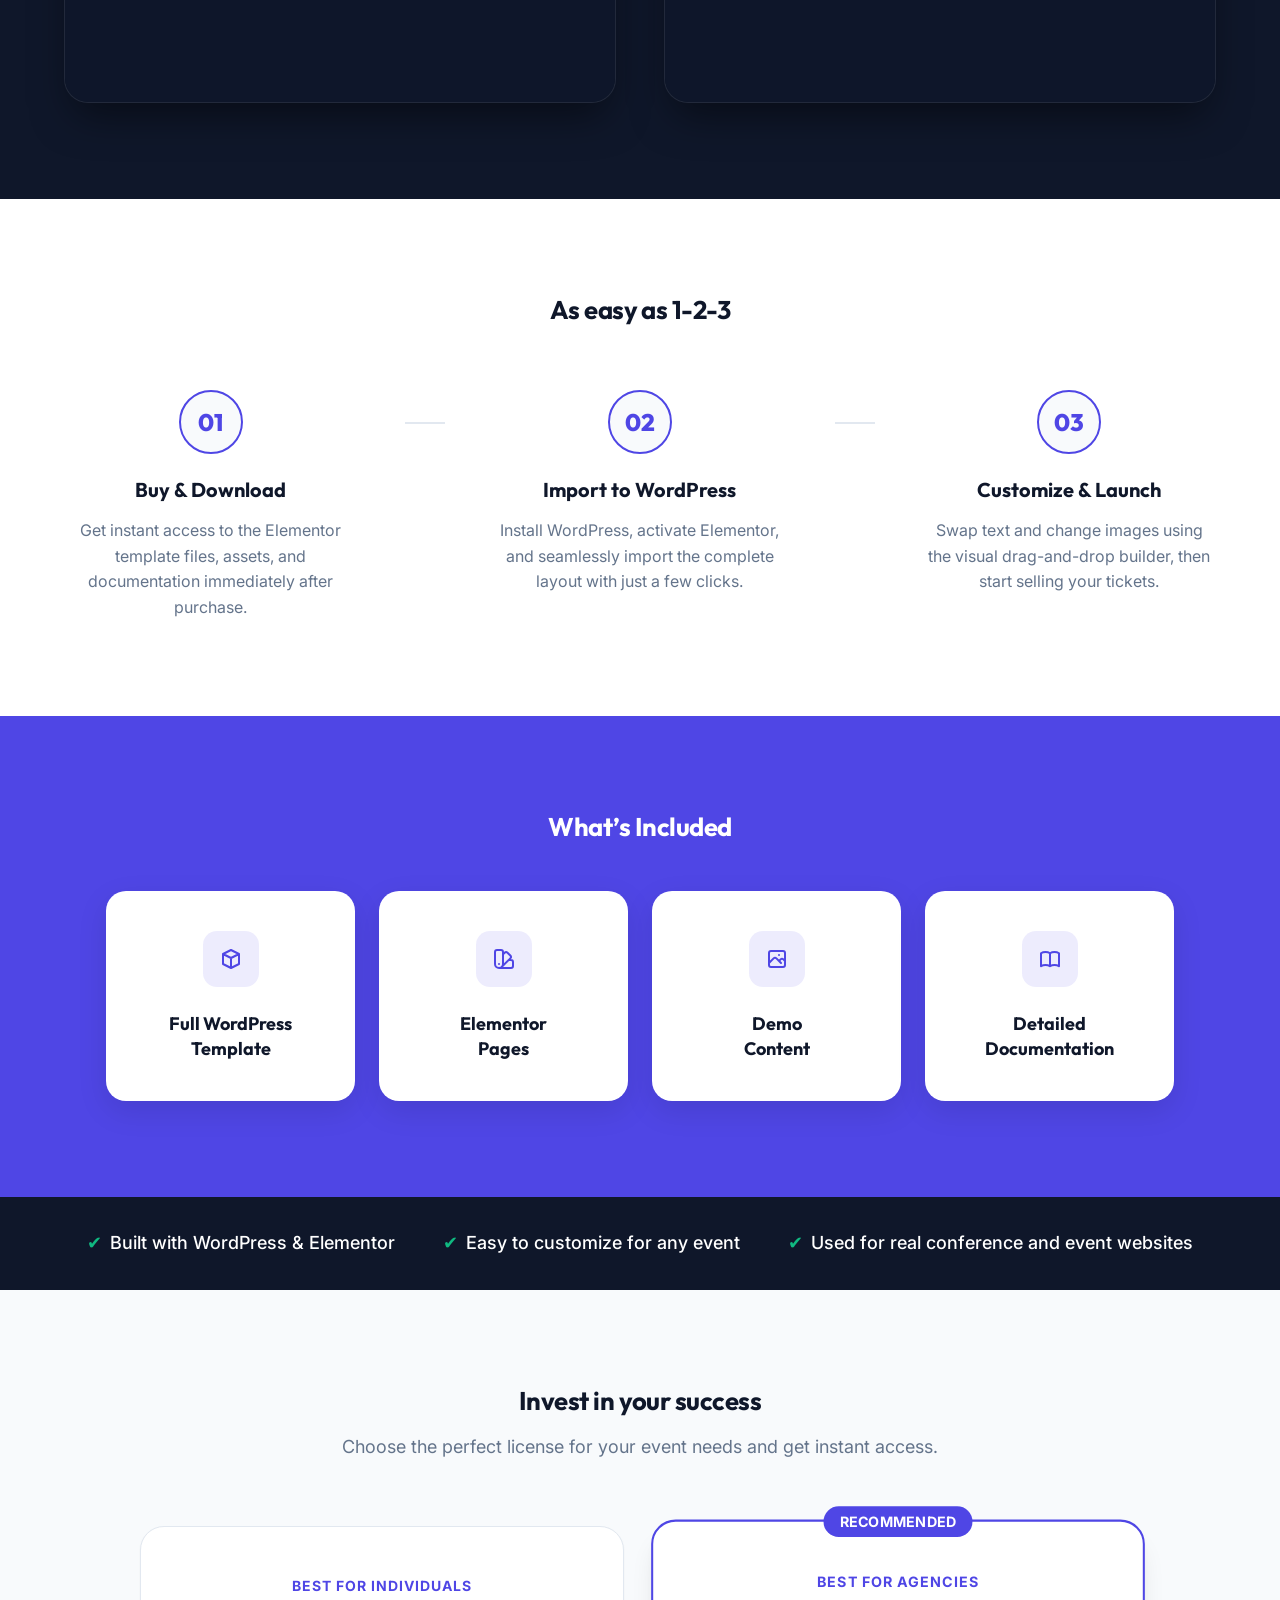
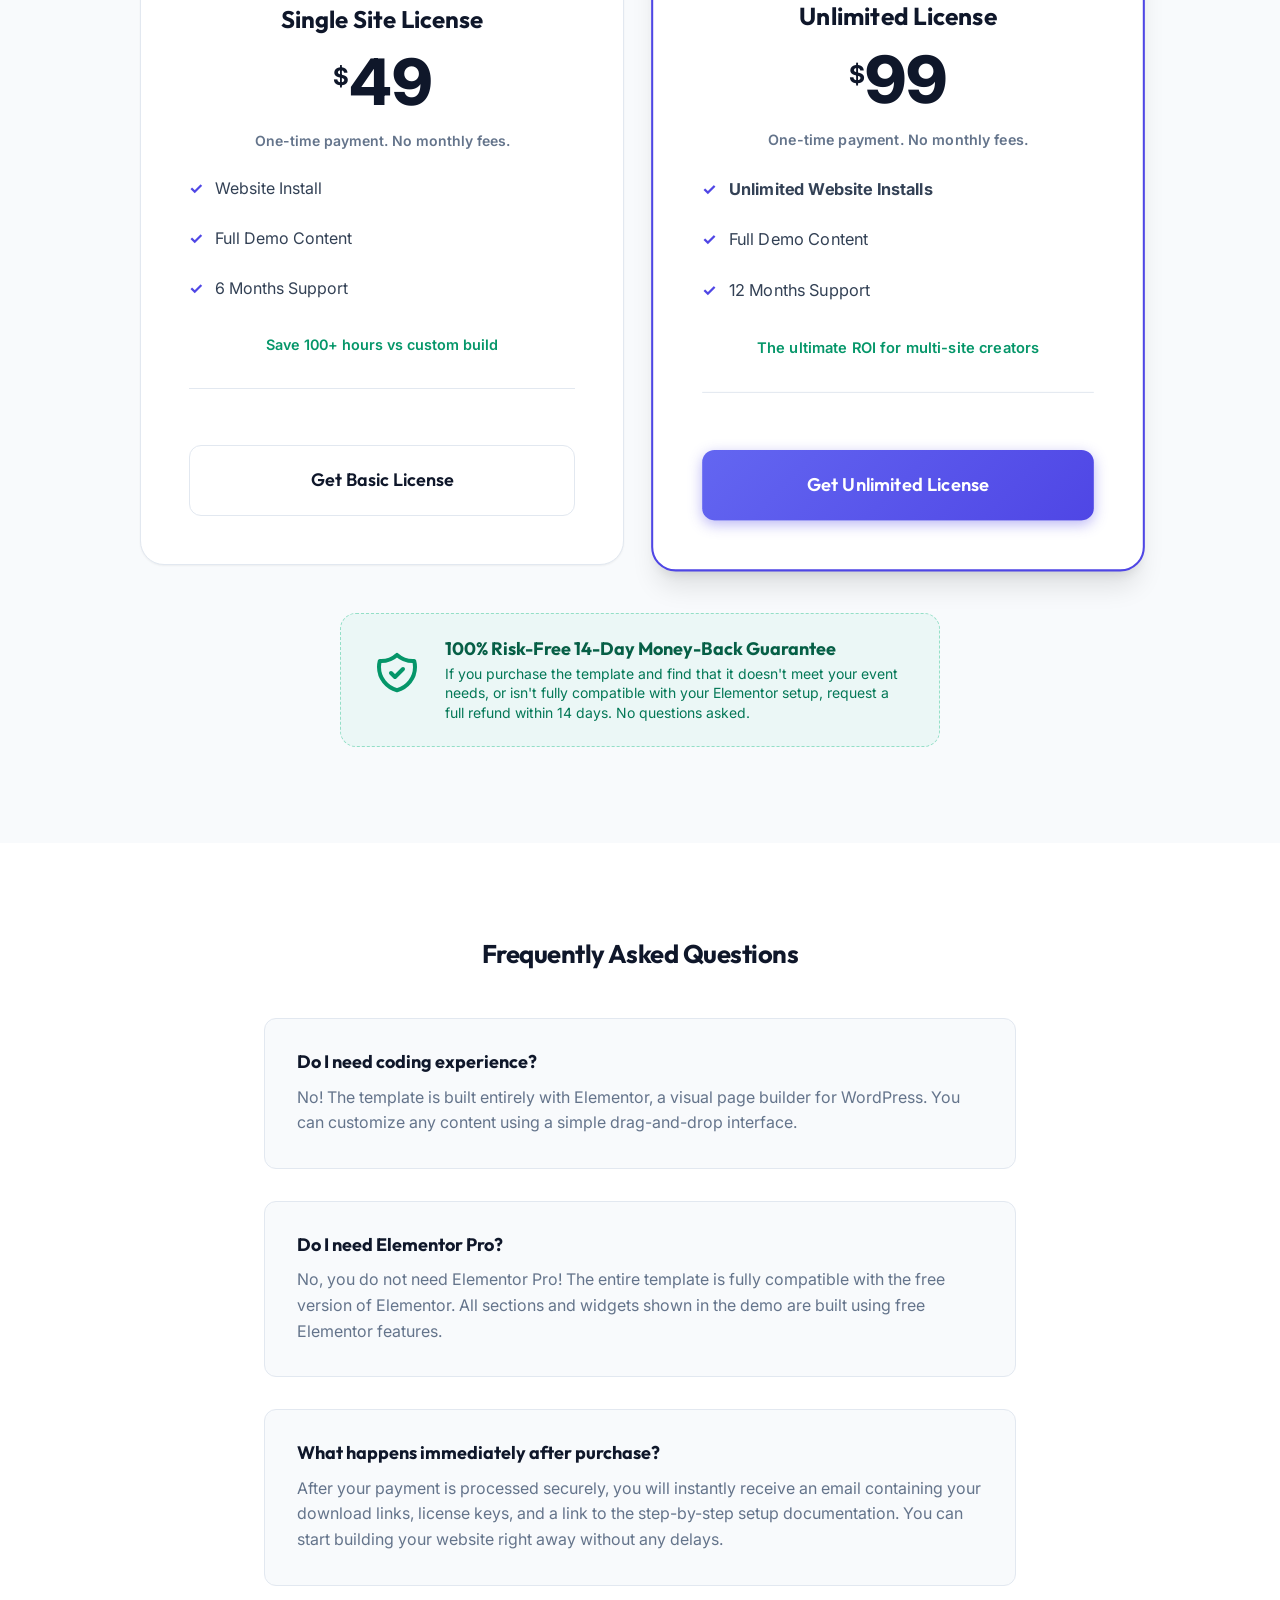
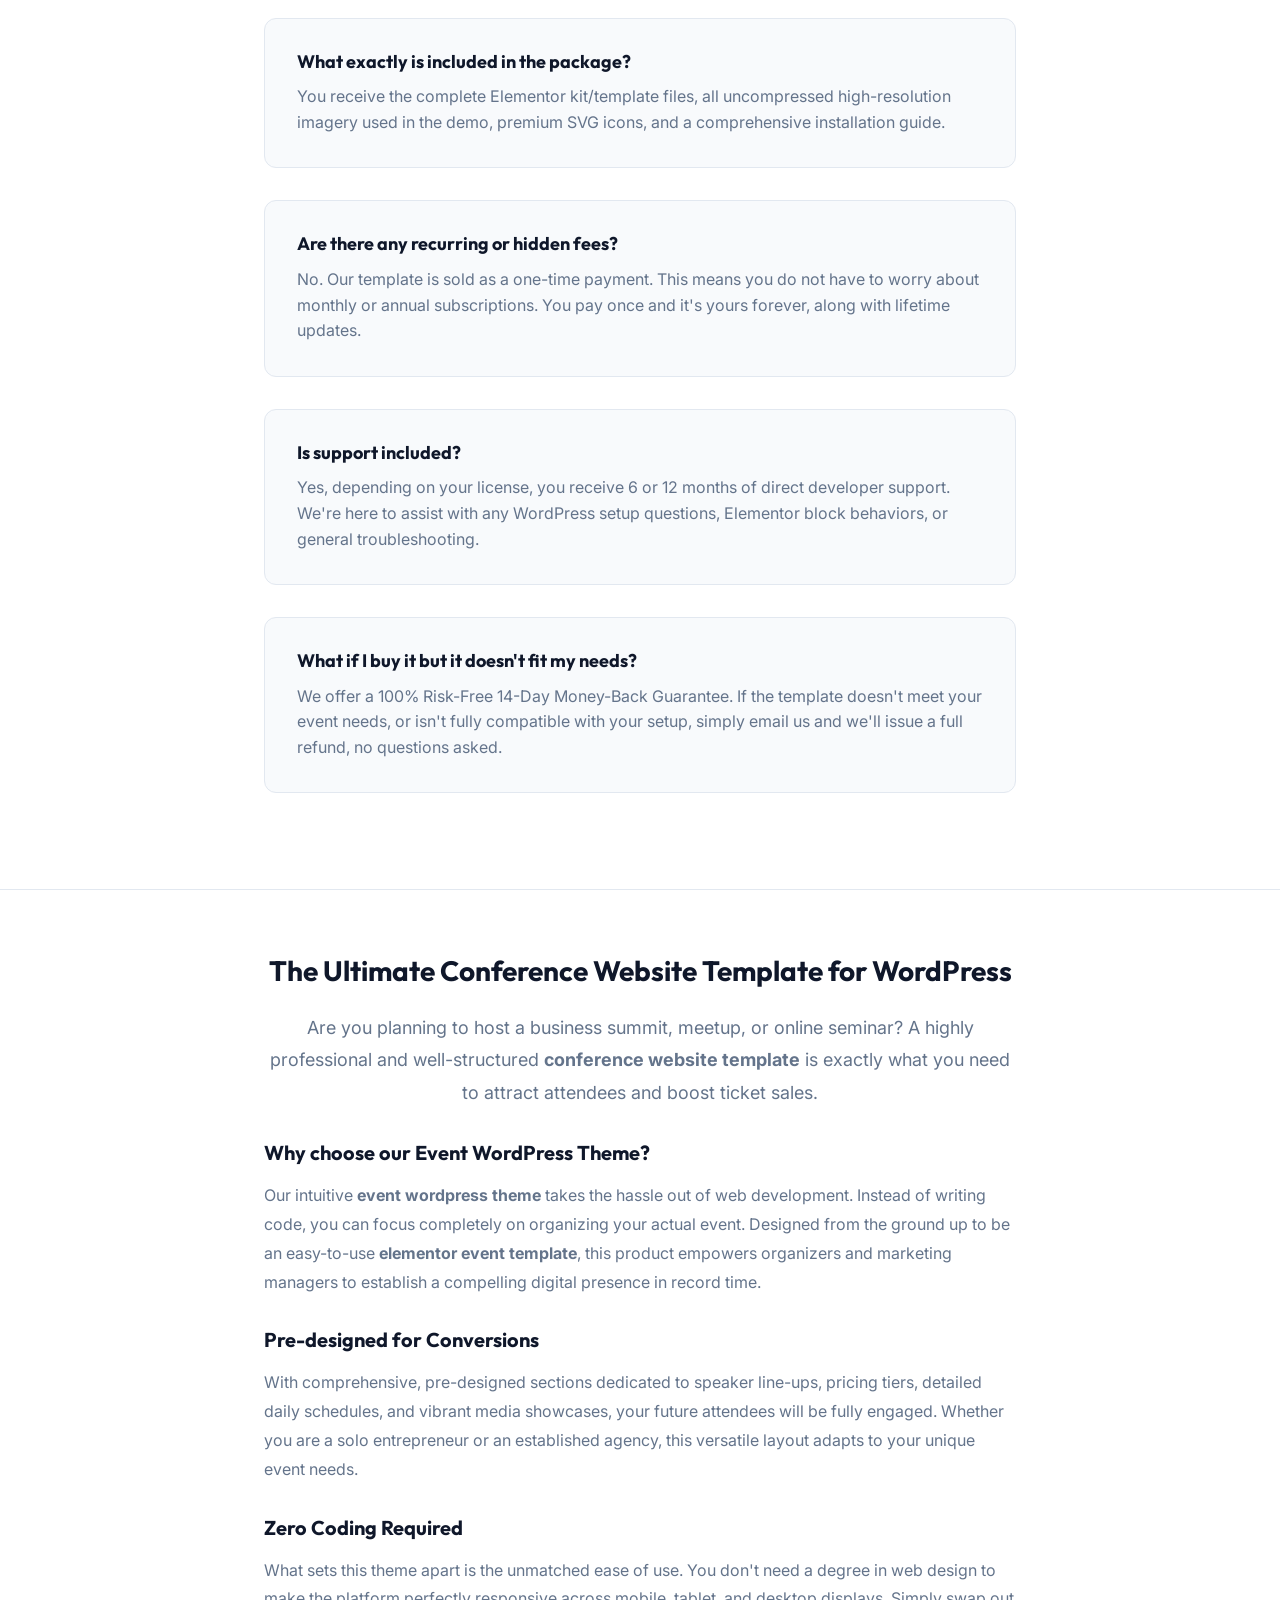
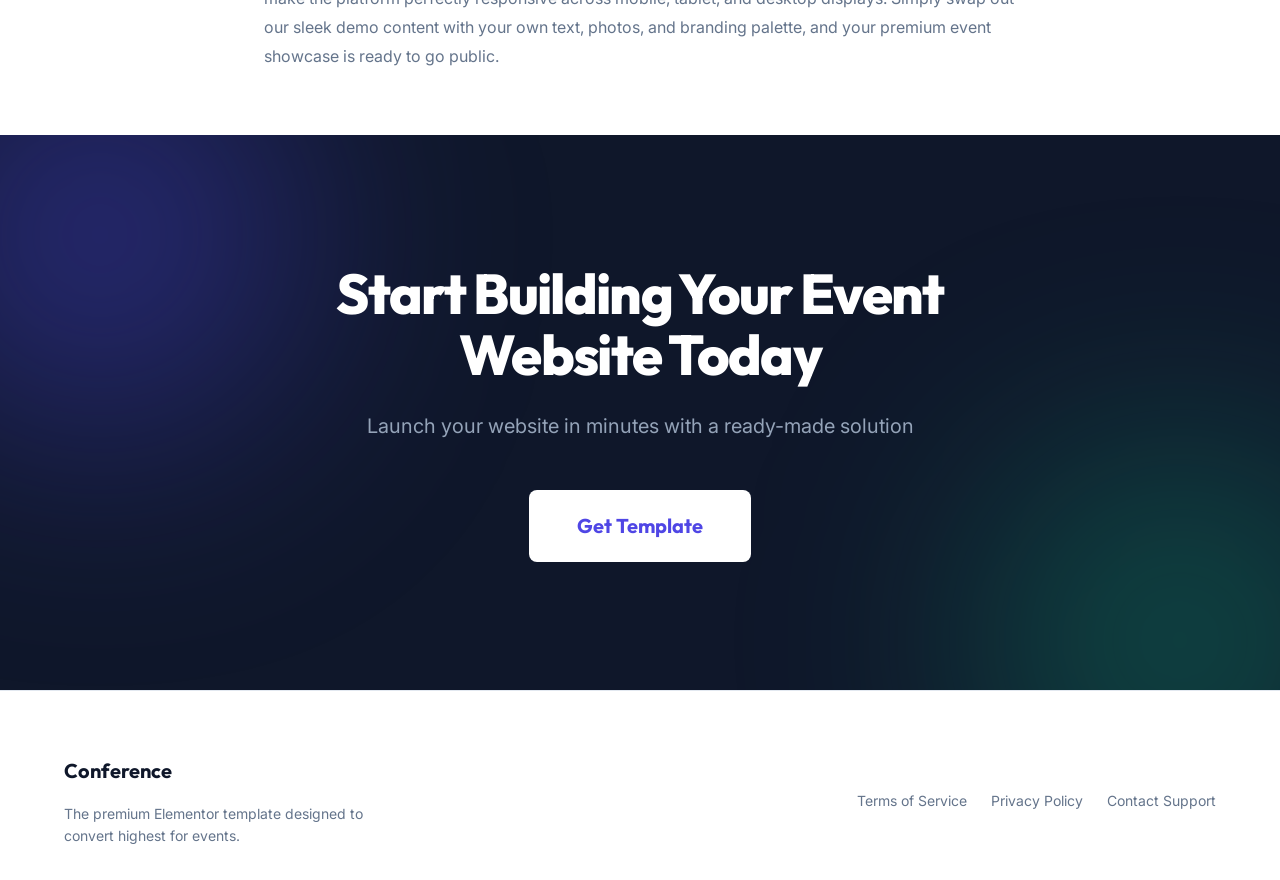
==== commit 486895ea: "Update index.html" ====
--- a/index.html
+++ b/index.html
@@ -467,10 +467,10 @@
                                 style="width: 40px; height: 40px; border-radius: 50%; object-fit: cover;">
                             <div>
                                 <strong style="display: block; color: var(--clr-heading);">David R.</strong>
-                                <span style="font-size: 0.875rem;">Freelance Developer</span>-->
+                                <span style="font-size: 0.875rem;">Freelance Developer</span>
                             </div>
                         </div>
-                    </div>
+                    </div>-->
                 </div>
                 <button onclick="document.getElementById('ts-slider').scrollBy({left: 400, behavior: 'smooth'})"
                     style="flex-shrink: 0; width: 48px; height: 48px; border-radius: 50%; border: 1px solid var(--clr-border); background: var(--clr-white); color: var(--clr-heading); display: flex; align-items: center; justify-content: center; cursor: pointer; transition: var(--transition); box-shadow: var(--shadow-sm);"
